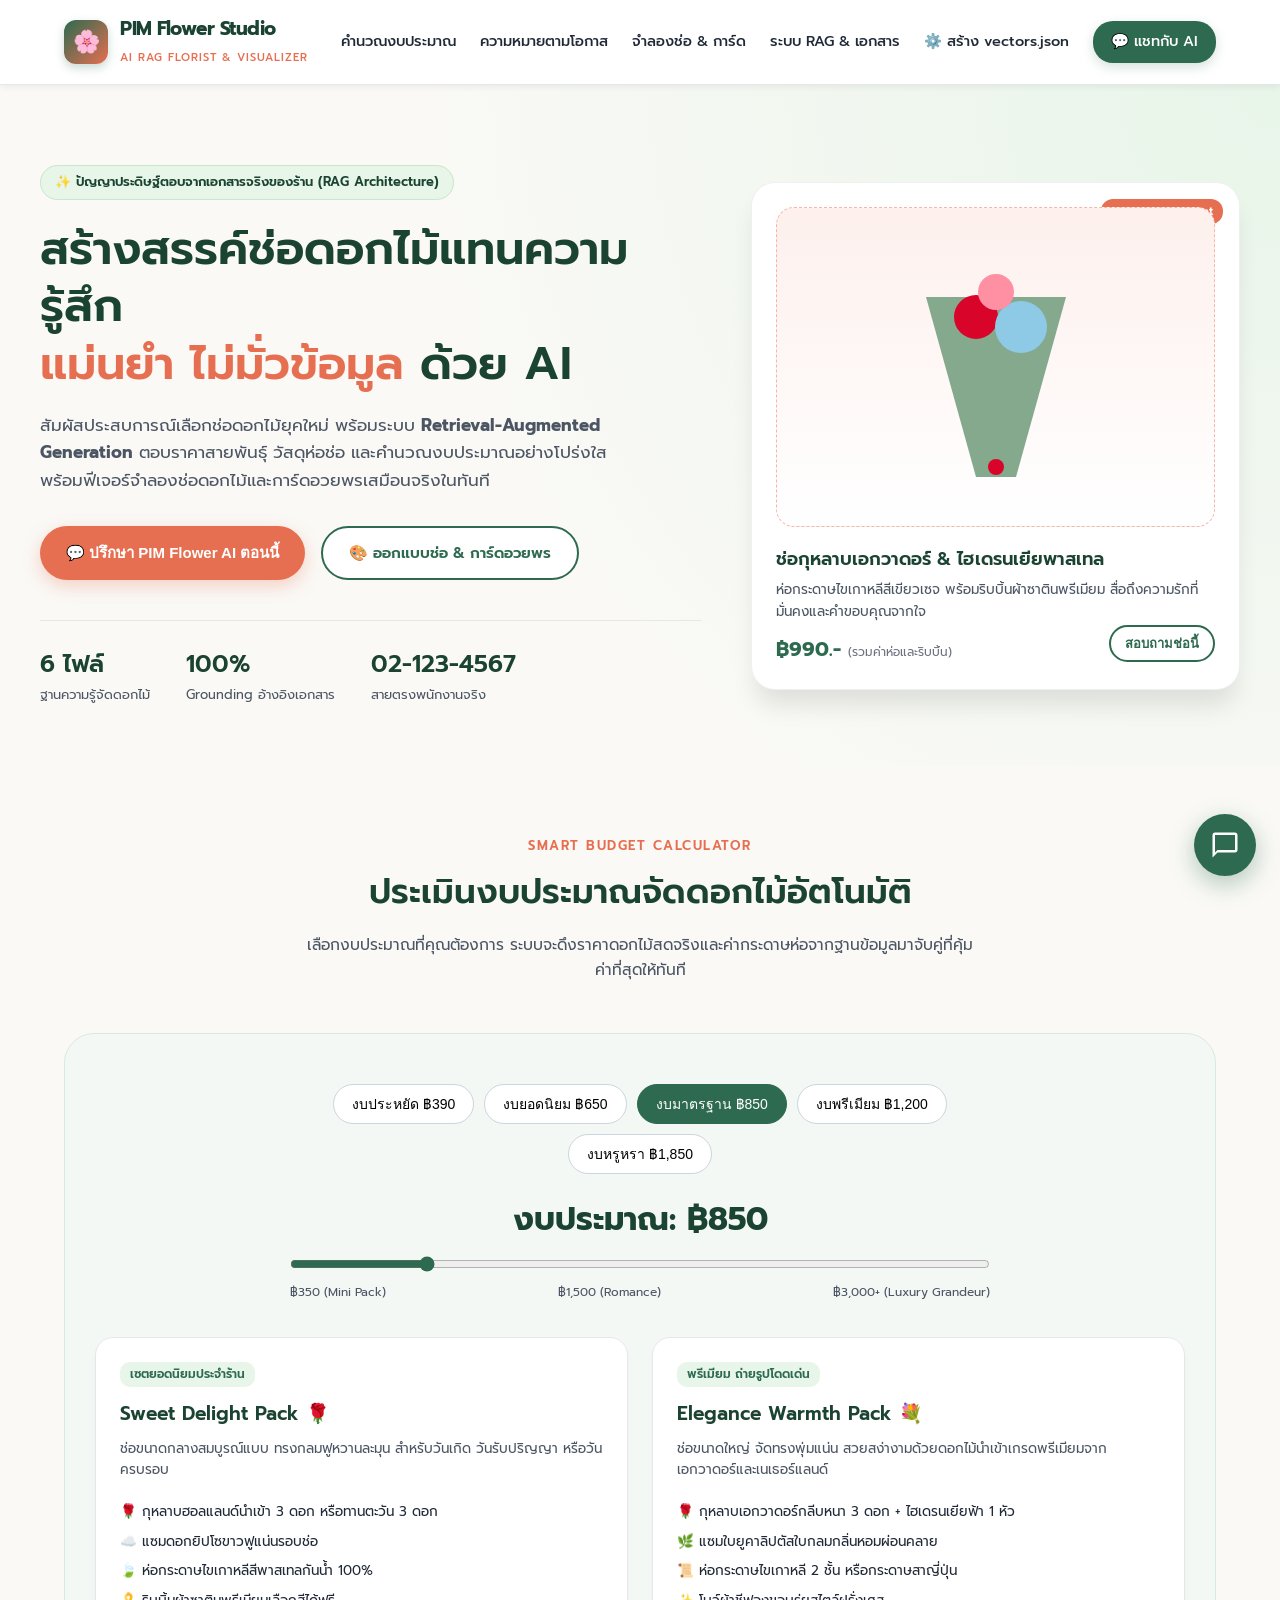
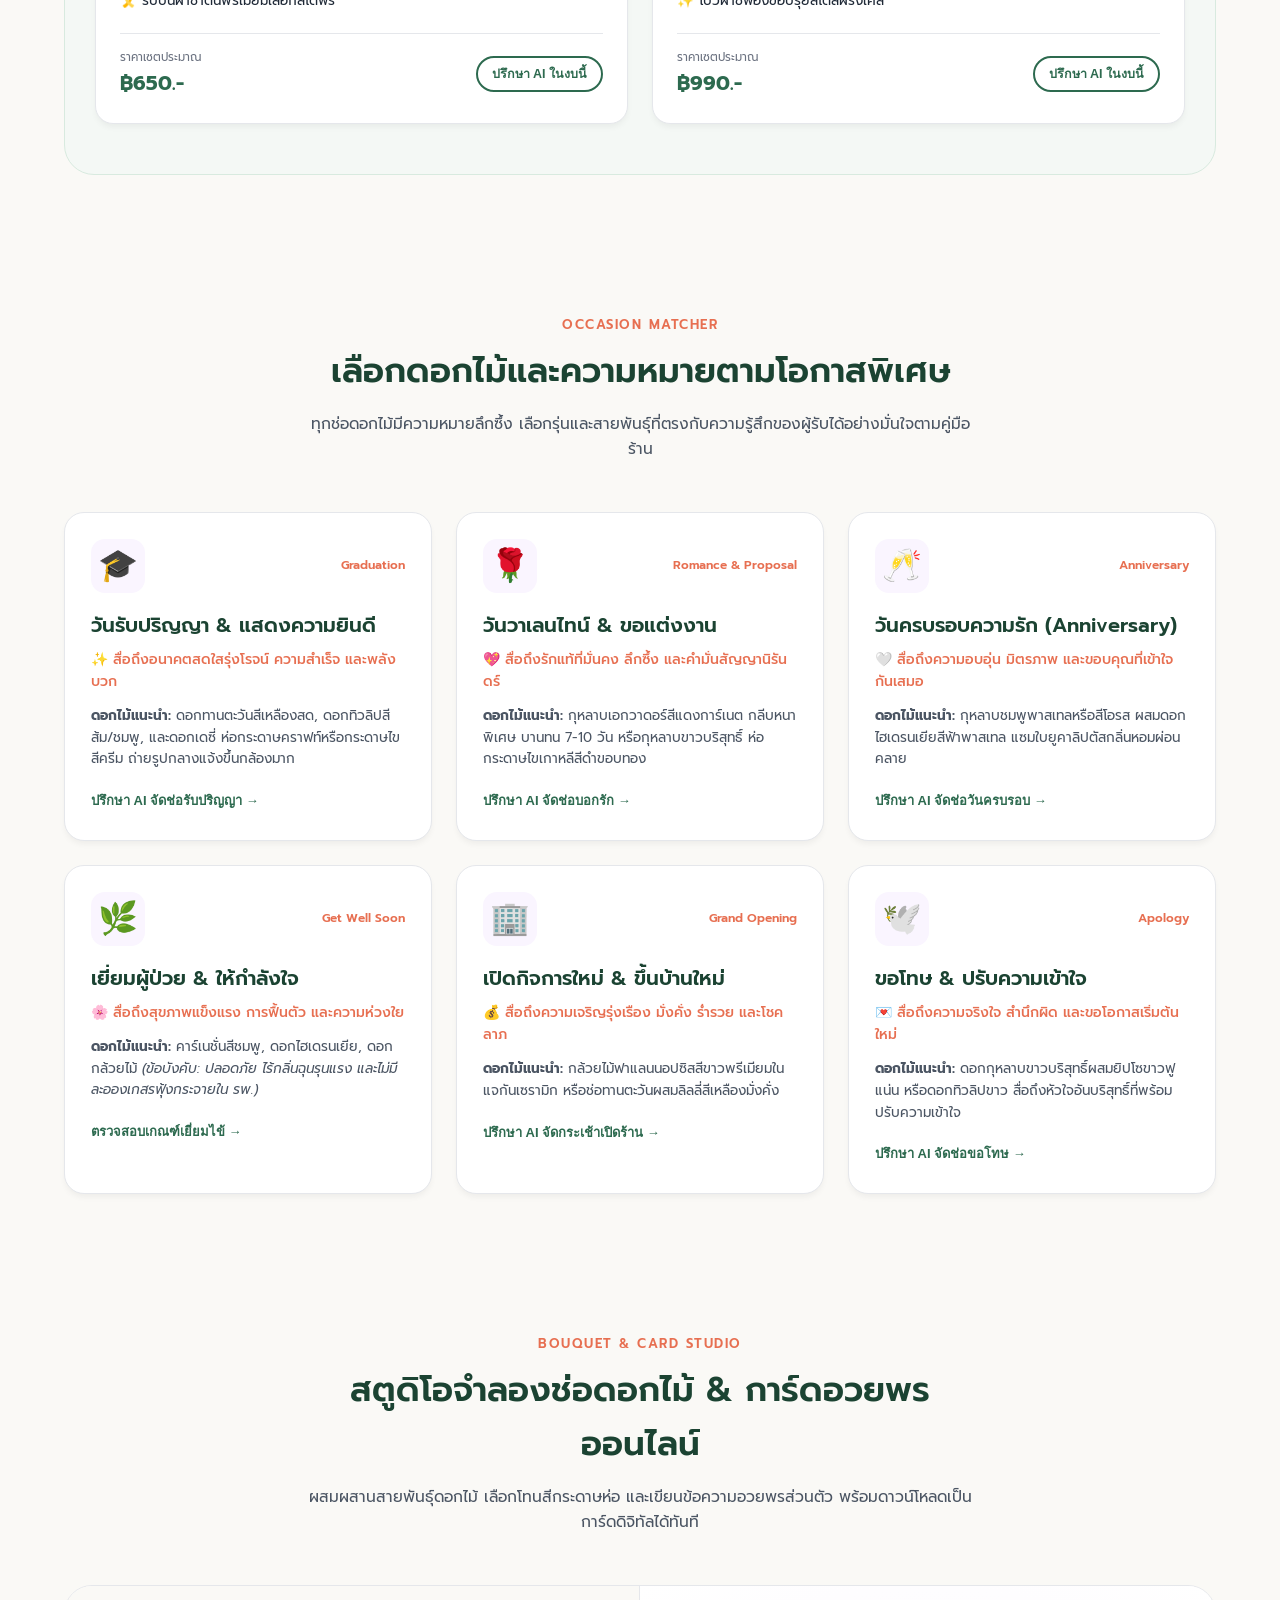
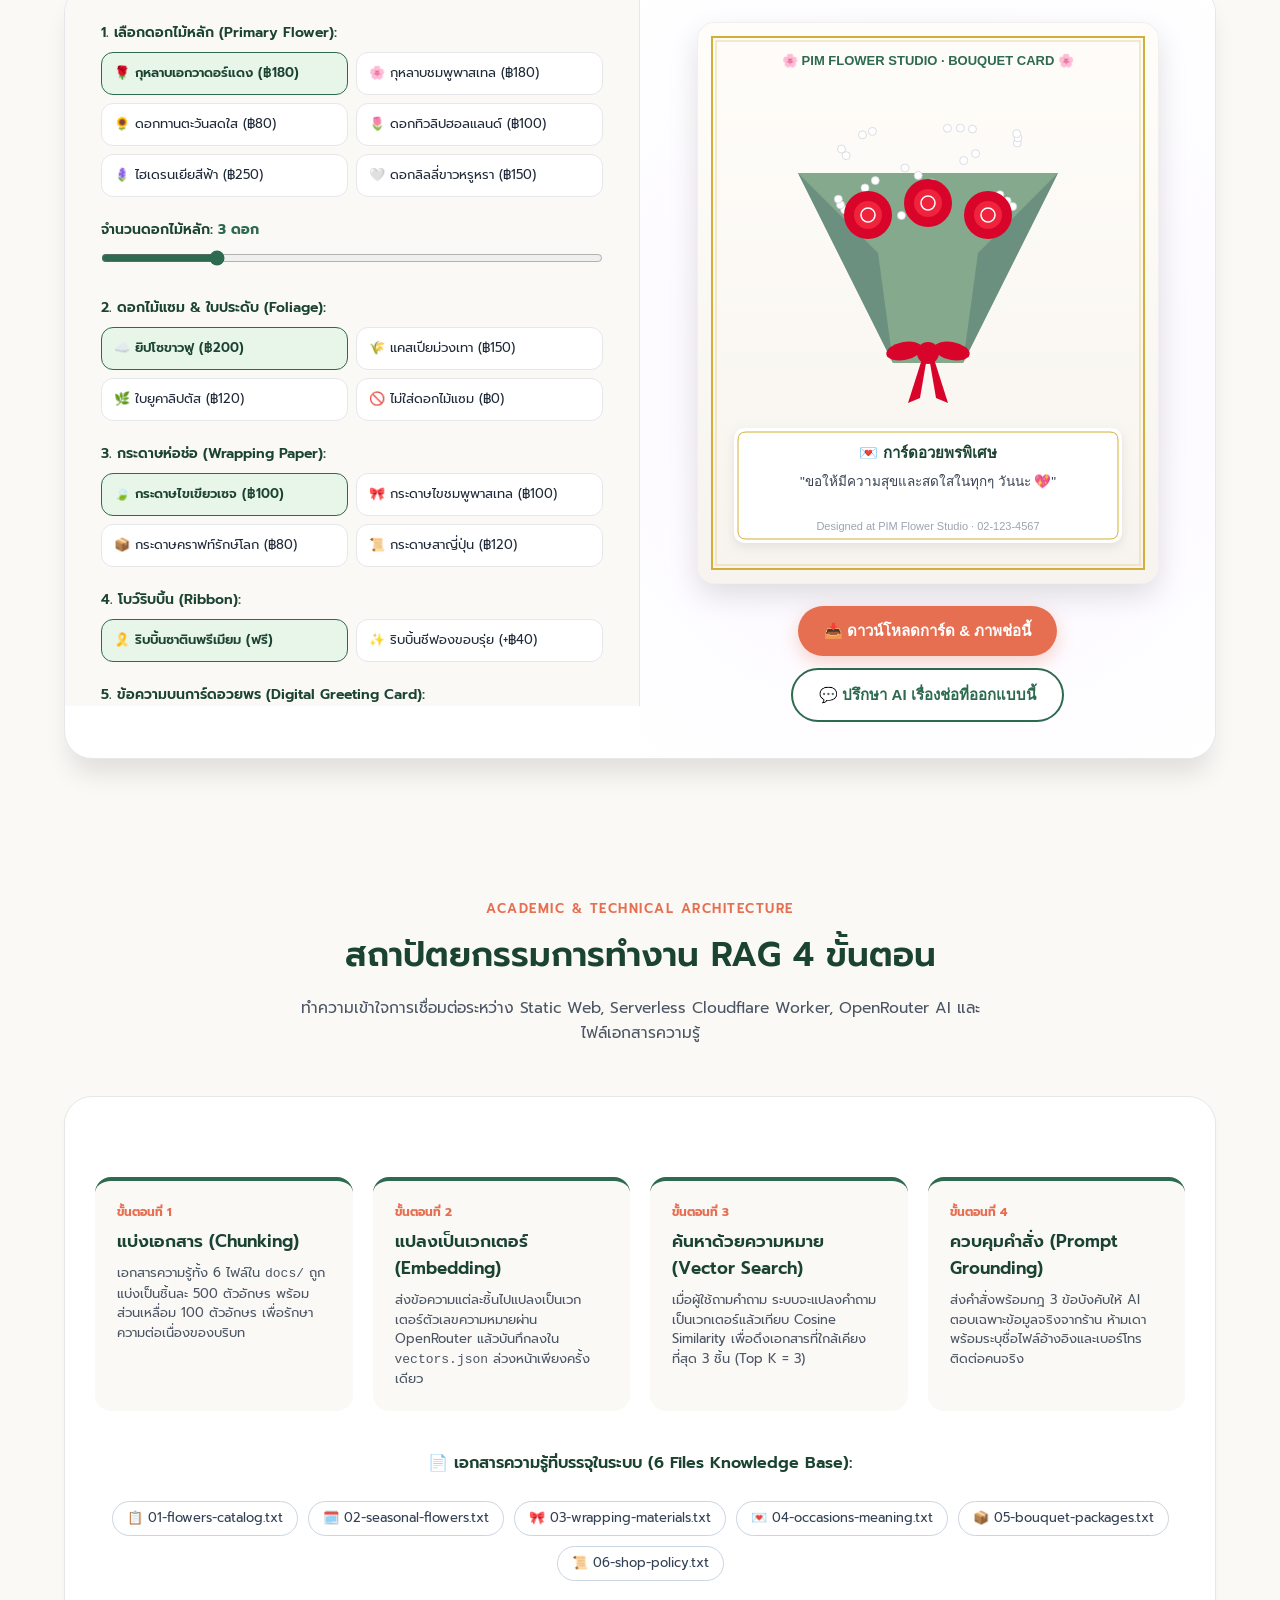
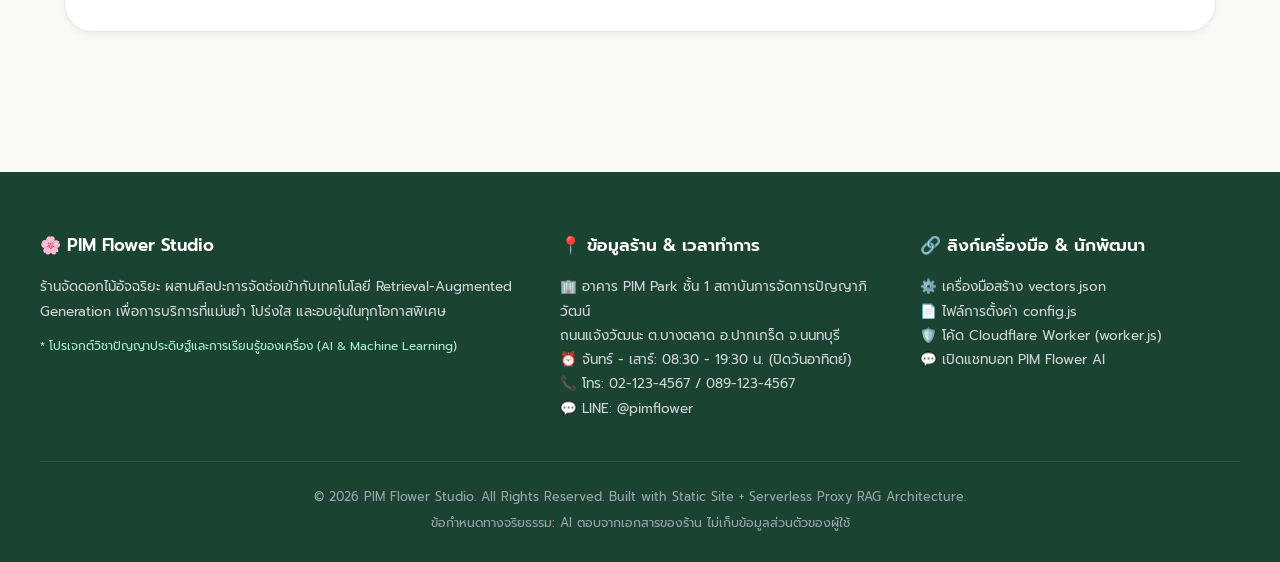
==== index.html @ b570ed82 "Initial commit: PIM Flower Studio AI RAG Chatbot & Bouquet Visualizer" ====
<!DOCTYPE html>
<html lang="th">
<head>
  <meta charset="UTF-8">
  <meta name="viewport" content="width=device-width, initial-scale=1.0">
  <title>PIM Flower Studio - ร้านดอกไม้อัจฉริยะ & AI RAG Chatbot</title>
  
  <!-- Google Fonts: Prompt & Playfair Display -->
  <link rel="preconnect" href="https://fonts.googleapis.com">
  <link rel="preconnect" href="https://fonts.gstatic.com" crossorigin>
  <link href="https://fonts.googleapis.com/css2?family=Playfair+Display:ital,wght@0,600;0,700;1,600&family=Prompt:ital,wght@0,300;0,400;0,500;0,600;0,700;1,400&display=swap" rel="stylesheet">

  <style>
    :root {
      --primary: #2D6A4F;
      --primary-dark: #1B4332;
      --primary-light: #40916C;
      --accent: #E76F51;
      --accent-warm: #F4A261;
      --soft-pink: #FDE2E4;
      --soft-cream: #F8F9FA;
      --sage: #D8F3DC;
      --text-main: #1F2937;
      --text-muted: #4B5563;
      --border-color: #E5E7EB;
      --card-bg: #FFFFFF;
      --shadow-sm: 0 4px 6px -1px rgba(0, 0, 0, 0.05);
      --shadow-md: 0 10px 15px -3px rgba(0, 0, 0, 0.08);
      --shadow-lg: 0 20px 25px -5px rgba(0, 0, 0, 0.1);
    }

    * {
      box-sizing: border-box;
      margin: 0;
      padding: 0;
    }

    body {
      font-family: 'Prompt', sans-serif;
      color: var(--text-main);
      background-color: #FAF9F6;
      line-height: 1.6;
      overflow-x: hidden;
    }

    h1, h2, h3, h4 {
      font-weight: 600;
      color: var(--primary-dark);
    }

    .font-serif {
      font-family: 'Playfair Display', serif;
    }

    /* Navigation */
    header {
      position: sticky;
      top: 0;
      z-index: 1000;
      background: rgba(255, 255, 255, 0.95);
      backdrop-filter: blur(10px);
      border-bottom: 1px solid var(--border-color);
      box-shadow: var(--shadow-sm);
    }

    .nav-container {
      max-width: 1200px;
      margin: 0 auto;
      padding: 14px 24px;
      display: flex;
      justify-content: space-between;
      align-items: center;
    }

    .logo {
      display: flex;
      align-items: center;
      gap: 12px;
      text-decoration: none;
    }

    .logo-icon {
      width: 44px;
      height: 44px;
      border-radius: 12px;
      background: linear-gradient(135deg, var(--primary) 0%, var(--accent) 100%);
      display: flex;
      align-items: center;
      justify-content: center;
      font-size: 22px;
      color: white;
      box-shadow: 0 4px 10px rgba(45, 106, 79, 0.25);
    }

    .logo-text h1 {
      font-size: 19px;
      font-weight: 700;
      color: var(--primary-dark);
      letter-spacing: -0.5px;
    }

    .logo-text span {
      font-size: 11px;
      color: var(--accent);
      font-weight: 500;
      text-transform: uppercase;
      letter-spacing: 1px;
    }

    .nav-links {
      display: flex;
      gap: 24px;
      align-items: center;
      list-style: none;
    }

    .nav-links a {
      text-decoration: none;
      color: var(--text-main);
      font-size: 14.5px;
      font-weight: 500;
      transition: color 0.2s;
    }

    .nav-links a:hover {
      color: var(--primary);
    }

    .nav-cta-btn {
      background: var(--primary);
      color: white !important;
      padding: 9px 18px;
      border-radius: 20px;
      font-weight: 500;
      display: inline-flex;
      align-items: center;
      gap: 6px;
      box-shadow: 0 4px 12px rgba(45, 106, 79, 0.2);
      transition: transform 0.2s, background-color 0.2s;
    }

    .nav-cta-btn:hover {
      background: var(--primary-dark);
      transform: translateY(-2px);
    }

    /* Hero Section */
    .hero {
      position: relative;
      padding: 80px 24px 60px;
      background: radial-gradient(circle at top right, #e8f5e9 0%, #faf9f6 60%);
      overflow: hidden;
    }

    .hero-container {
      max-width: 1200px;
      margin: 0 auto;
      display: grid;
      grid-template-columns: 1.15fr 0.85fr;
      gap: 50px;
      align-items: center;
    }

    .hero-badge {
      display: inline-flex;
      align-items: center;
      gap: 8px;
      background: #E8F5E9;
      color: var(--primary-dark);
      padding: 6px 14px;
      border-radius: 30px;
      font-size: 13px;
      font-weight: 600;
      margin-bottom: 20px;
      border: 1px solid #C8E6C9;
    }

    .hero-title {
      font-size: 46px;
      line-height: 1.25;
      margin-bottom: 20px;
      color: var(--primary-dark);
    }

    .hero-title span.highlight {
      color: var(--accent);
      position: relative;
    }

    .hero-subtitle {
      font-size: 17px;
      color: var(--text-muted);
      margin-bottom: 32px;
      max-width: 580px;
    }

    .hero-actions {
      display: flex;
      flex-wrap: wrap;
      gap: 16px;
      margin-bottom: 40px;
    }

    .btn {
      padding: 13px 26px;
      border-radius: 30px;
      font-size: 15px;
      font-weight: 600;
      text-decoration: none;
      cursor: pointer;
      display: inline-flex;
      align-items: center;
      justify-content: center;
      gap: 8px;
      transition: all 0.25s ease;
      border: none;
    }

    .btn-accent {
      background: var(--accent);
      color: white;
      box-shadow: 0 6px 18px rgba(231, 111, 81, 0.3);
    }

    .btn-accent:hover {
      background: #D95D39;
      transform: translateY(-2px);
      box-shadow: 0 8px 24px rgba(231, 111, 81, 0.4);
    }

    .btn-outline {
      background: white;
      color: var(--primary);
      border: 2px solid var(--primary);
    }

    .btn-outline:hover {
      background: #E8F5E9;
      transform: translateY(-2px);
    }

    .hero-stats {
      display: flex;
      gap: 36px;
      border-top: 1px solid #E5E7EB;
      padding-top: 24px;
    }

    .stat-item h3 {
      font-size: 24px;
      color: var(--primary-dark);
      margin-bottom: 2px;
    }

    .stat-item p {
      font-size: 13px;
      color: var(--text-muted);
    }

    /* Hero Card Display */
    .hero-card-preview {
      background: white;
      border-radius: 24px;
      padding: 24px;
      box-shadow: var(--shadow-lg);
      border: 1px solid rgba(0,0,0,0.06);
      position: relative;
    }

    .preview-badge {
      position: absolute;
      top: 16px;
      right: 16px;
      background: var(--accent);
      color: white;
      font-size: 11px;
      padding: 4px 10px;
      border-radius: 12px;
      font-weight: 600;
    }

    .flower-visual-box {
      width: 100%;
      height: 320px;
      background: linear-gradient(180deg, #FDF0ED 0%, #FFFFFF 100%);
      border-radius: 18px;
      display: flex;
      align-items: center;
      justify-content: center;
      position: relative;
      overflow: hidden;
      border: 1px dashed #F8B4A6;
    }

    .hero-card-details {
      margin-top: 18px;
    }

    .hero-card-details h4 {
      font-size: 18px;
      margin-bottom: 6px;
    }

    .hero-card-details p {
      font-size: 13.5px;
      color: var(--text-muted);
    }

    .price-tag {
      font-size: 20px;
      font-weight: 700;
      color: var(--primary);
      margin-top: 10px;
    }

    /* Section Global Styles */
    section {
      padding: 70px 24px;
    }

    .section-container {
      max-width: 1200px;
      margin: 0 auto;
    }

    .section-header {
      text-align: center;
      max-width: 680px;
      margin: 0 auto 50px;
    }

    .section-tag {
      color: var(--accent);
      font-weight: 600;
      font-size: 13px;
      text-transform: uppercase;
      letter-spacing: 1.5px;
      margin-bottom: 8px;
      display: block;
    }

    .section-header h2 {
      font-size: 34px;
      margin-bottom: 14px;
    }

    .section-header p {
      color: var(--text-muted);
      font-size: 15.5px;
    }

    /* Feature 1: Smart Budget Calculator */
    .budget-section {
      background: #F4F8F5;
      border-radius: 30px;
      padding: 50px 30px;
      margin-top: 20px;
      border: 1px solid #D8EADF;
    }

    .budget-controls {
      display: flex;
      flex-direction: column;
      align-items: center;
      gap: 20px;
      max-width: 700px;
      margin: 0 auto 35px;
    }

    .budget-preset-pills {
      display: flex;
      gap: 10px;
      flex-wrap: wrap;
      justify-content: center;
    }

    .budget-pill {
      background: white;
      border: 1.5px solid #CBD5E1;
      padding: 8px 18px;
      border-radius: 20px;
      font-size: 14px;
      font-weight: 500;
      cursor: pointer;
      transition: all 0.2s;
    }

    .budget-pill.active, .budget-pill:hover {
      background: var(--primary);
      color: white;
      border-color: var(--primary);
    }

    .budget-slider-wrapper {
      width: 100%;
      text-align: center;
    }

    .budget-slider-wrapper input[type="range"] {
      width: 100%;
      height: 8px;
      border-radius: 4px;
      background: #CBD5E1;
      outline: none;
      accent-color: var(--primary);
      margin: 15px 0;
    }

    .budget-display-amount {
      font-size: 32px;
      font-weight: 700;
      color: var(--primary-dark);
    }

    .budget-result-cards {
      display: grid;
      grid-template-columns: repeat(auto-fit, minmax(280px, 1fr));
      gap: 24px;
    }

    .plan-card {
      background: white;
      border-radius: 18px;
      padding: 24px;
      border: 1px solid var(--border-color);
      box-shadow: var(--shadow-sm);
      display: flex;
      flex-direction: column;
      justify-content: space-between;
      transition: transform 0.2s, box-shadow 0.2s;
    }

    .plan-card:hover {
      transform: translateY(-4px);
      box-shadow: var(--shadow-md);
    }

    .plan-badge {
      background: #E8F5E9;
      color: var(--primary);
      font-size: 12px;
      font-weight: 600;
      padding: 3px 10px;
      border-radius: 10px;
      width: fit-content;
      margin-bottom: 12px;
    }

    .plan-card h3 {
      font-size: 19px;
      margin-bottom: 8px;
    }

    .plan-card p {
      font-size: 13.5px;
      color: var(--text-muted);
      margin-bottom: 16px;
    }

    .plan-items-list {
      list-style: none;
      font-size: 13.5px;
      margin-bottom: 18px;
      flex: 1;
    }

    .plan-items-list li {
      padding: 4px 0;
      display: flex;
      align-items: center;
      gap: 6px;
    }

    .plan-price-row {
      display: flex;
      justify-content: space-between;
      align-items: center;
      padding-top: 14px;
      border-top: 1px solid var(--border-color);
    }

    .plan-price {
      font-size: 20px;
      font-weight: 700;
      color: var(--primary);
    }

    /* Feature 2: Occasion Matcher */
    .occasion-grid {
      display: grid;
      grid-template-columns: repeat(auto-fit, minmax(320px, 1fr));
      gap: 24px;
    }

    .occasion-card {
      background: white;
      border-radius: 20px;
      padding: 26px;
      border: 1px solid var(--border-color);
      box-shadow: var(--shadow-sm);
      transition: all 0.25s ease;
      cursor: pointer;
      position: relative;
    }

    .occasion-card:hover {
      border-color: var(--primary);
      box-shadow: var(--shadow-md);
      transform: translateY(-3px);
    }

    .occasion-icon-bar {
      display: flex;
      justify-content: space-between;
      align-items: center;
      margin-bottom: 16px;
    }

    .occasion-emoji {
      font-size: 32px;
      background: #FAF5FF;
      width: 54px;
      height: 54px;
      display: flex;
      align-items: center;
      justify-content: center;
      border-radius: 14px;
    }

    .occasion-card h3 {
      font-size: 20px;
      margin-bottom: 8px;
    }

    .occasion-meaning {
      font-size: 14px;
      color: var(--accent);
      font-weight: 500;
      margin-bottom: 12px;
    }

    .occasion-flowers {
      font-size: 13.5px;
      color: var(--text-muted);
      margin-bottom: 18px;
      line-height: 1.6;
    }

    .occasion-ask-btn {
      font-size: 13px;
      color: var(--primary);
      font-weight: 600;
      display: inline-flex;
      align-items: center;
      gap: 4px;
      background: none;
      border: none;
      cursor: pointer;
      padding: 0;
    }

    /* Feature 3: Bouquet Visualizer & Greeting Card Studio */
    .visualizer-section {
      background: white;
      border-radius: 28px;
      box-shadow: var(--shadow-lg);
      border: 1px solid var(--border-color);
      overflow: hidden;
      margin-top: 30px;
    }

    .visualizer-layout {
      display: grid;
      grid-template-columns: 1fr 1fr;
    }

    @media (max-width: 900px) {
      .visualizer-layout {
        grid-template-columns: 1fr;
      }
    }

    .visualizer-controls {
      padding: 36px;
      border-right: 1px solid var(--border-color);
      background: #FAF9F6;
      max-height: 720px;
      overflow-y: auto;
    }

    .control-group {
      margin-bottom: 22px;
    }

    .control-group label {
      display: block;
      font-size: 14px;
      font-weight: 600;
      color: var(--primary-dark);
      margin-bottom: 8px;
    }

    .option-grid {
      display: grid;
      grid-template-columns: repeat(2, 1fr);
      gap: 8px;
    }

    .option-card {
      background: white;
      border: 1.5px solid var(--border-color);
      padding: 10px 12px;
      border-radius: 12px;
      font-size: 13px;
      cursor: pointer;
      display: flex;
      align-items: center;
      gap: 8px;
      transition: all 0.2s;
    }

    .option-card.active {
      border-color: var(--primary);
      background: #E8F5E9;
      font-weight: 600;
      color: var(--primary-dark);
    }

    .option-card input[type="radio"] {
      display: none;
    }

    .visualizer-canvas-panel {
      padding: 36px;
      display: flex;
      flex-direction: column;
      align-items: center;
      justify-content: center;
      background: radial-gradient(circle, #FAF5FF 0%, #FFFFFF 100%);
    }

    #bouquetCanvas {
      max-width: 100%;
      height: auto;
      border-radius: 18px;
      box-shadow: 0 12px 30px rgba(0,0,0,0.12);
      border: 1px solid rgba(0,0,0,0.06);
      background: #ffffff;
    }

    .canvas-actions {
      margin-top: 22px;
      display: flex;
      gap: 12px;
      flex-wrap: wrap;
      justify-content: center;
      width: 100%;
    }

    /* RAG Explainer Section */
    .rag-section {
      background: #FFFFFF;
      border-radius: 28px;
      padding: 50px 30px;
      border: 1px solid var(--border-color);
      box-shadow: var(--shadow-sm);
    }

    .rag-steps-grid {
      display: grid;
      grid-template-columns: repeat(auto-fit, minmax(240px, 1fr));
      gap: 20px;
      margin-top: 30px;
    }

    .rag-step-card {
      background: #FAF9F6;
      border-radius: 16px;
      padding: 22px;
      border-top: 4px solid var(--primary);
    }

    .rag-step-num {
      font-size: 12px;
      font-weight: 700;
      color: var(--accent);
      text-transform: uppercase;
      margin-bottom: 6px;
    }

    .rag-step-card h4 {
      font-size: 17px;
      margin-bottom: 8px;
    }

    .rag-step-card p {
      font-size: 13px;
      color: var(--text-muted);
      line-height: 1.5;
    }

    /* Knowledge Files Showcase */
    .docs-badge-row {
      display: flex;
      flex-wrap: wrap;
      gap: 10px;
      justify-content: center;
      margin-top: 25px;
    }

    .doc-badge-pill {
      background: white;
      border: 1px solid #CBD5E1;
      padding: 6px 14px;
      border-radius: 20px;
      font-size: 13px;
      display: flex;
      align-items: center;
      gap: 6px;
      color: #334155;
    }

    /* Footer */
    footer {
      background: var(--primary-dark);
      color: #FFFFFF;
      padding: 60px 24px 30px;
      margin-top: 70px;
    }

    .footer-container {
      max-width: 1200px;
      margin: 0 auto;
      display: grid;
      grid-template-columns: 1.5fr 1fr 1fr;
      gap: 40px;
      padding-bottom: 40px;
      border-bottom: 1px solid rgba(255, 255, 255, 0.1);
    }

    .footer-col h4 {
      color: white;
      font-size: 17px;
      margin-bottom: 16px;
    }

    .footer-col p, .footer-col li {
      color: #D1D5DB;
      font-size: 13.5px;
      line-height: 1.8;
      list-style: none;
    }

    .footer-col a {
      color: #D1D5DB;
      text-decoration: none;
      transition: color 0.2s;
    }

    .footer-col a:hover {
      color: var(--accent-warm);
    }

    .footer-bottom {
      max-width: 1200px;
      margin: 25px auto 0;
      text-align: center;
      font-size: 12.5px;
      color: #9CA3AF;
      display: flex;
      flex-direction: column;
      gap: 6px;
    }

    /* Responsive */
    @media (max-width: 860px) {
      .hero-container {
        grid-template-columns: 1fr;
        text-align: center;
      }
      .hero-title { font-size: 34px; }
      .hero-actions { justify-content: center; }
      .hero-stats { justify-content: center; }
      .nav-links { display: none; }
      .footer-container { grid-template-columns: 1fr; }
    }
  </style>
</head>
<body>

  <!-- Header Navigation -->
  <header>
    <div class="nav-container">
      <a href="#" class="logo">
        <div class="logo-icon">🌸</div>
        <div class="logo-text">
          <h1>PIM Flower Studio</h1>
          <span>AI RAG Florist & Visualizer</span>
        </div>
      </a>

      <ul class="nav-links">
        <li><a href="#budget">คำนวณงบประมาณ</a></li>
        <li><a href="#occasions">ความหมายตามโอกาส</a></li>
        <li><a href="#visualizer">จำลองช่อ & การ์ด</a></li>
        <li><a href="#rag-knowledge">ระบบ RAG & เอกสาร</a></li>
        <li><a href="build-vectors.html" target="_blank" title="เครื่องมือสร้างเวกเตอร์">⚙️ สร้าง vectors.json</a></li>
        <li>
          <a href="javascript:void(0)" onclick="if(window.PimBot) window.PimBot.open();" class="nav-cta-btn">
            💬 แชทกับ AI
          </a>
        </li>
      </ul>
    </div>
  </header>

  <!-- Hero Section -->
  <section class="hero">
    <div class="hero-container">
      <div class="hero-content">
        <div class="hero-badge">
          ✨ ปัญญาประดิษฐ์ตอบจากเอกสารจริงของร้าน (RAG Architecture)
        </div>
        <h1 class="hero-title">
          สร้างสรรค์ช่อดอกไม้แทนความรู้สึก <br>
          <span class="highlight">แม่นยำ ไม่มั่วข้อมูล</span> ด้วย AI
        </h1>
        <p class="hero-subtitle">
          สัมผัสประสบการณ์เลือกช่อดอกไม้ยุคใหม่ พร้อมระบบ <strong>Retrieval-Augmented Generation</strong> ตอบราคาสายพันธุ์ วัสดุห่อช่อ และคำนวณงบประมาณอย่างโปร่งใส พร้อมฟีเจอร์จำลองช่อดอกไม้และการ์ดอวยพรเสมือนจริงในทันที
        </p>

        <div class="hero-actions">
          <button class="btn btn-accent" onclick="if(window.PimBot) window.PimBot.open();">
            💬 ปรึกษา PIM Flower AI ตอนนี้
          </button>
          <a href="#visualizer" class="btn btn-outline">
            🎨 ออกแบบช่อ & การ์ดอวยพร
          </a>
        </div>

        <div class="hero-stats">
          <div class="stat-item">
            <h3>6 ไฟล์</h3>
            <p>ฐานความรู้จัดดอกไม้</p>
          </div>
          <div class="stat-item">
            <h3>100%</h3>
            <p>Grounding อ้างอิงเอกสาร</p>
          </div>
          <div class="stat-item">
            <h3>02-123-4567</h3>
            <p>สายตรงพนักงานจริง</p>
          </div>
        </div>
      </div>

      <!-- Hero Visual Card Preview -->
      <div class="hero-card-preview">
        <div class="preview-badge">Signature Bouquet</div>
        <div class="flower-visual-box" id="heroFlowerBox">
          <canvas id="heroCanvas" width="380" height="300"></canvas>
        </div>
        <div class="hero-card-details">
          <h4>ช่อกุหลาบเอกวาดอร์ & ไฮเดรนเยียพาสเทล</h4>
          <p>ห่อกระดาษไขเกาหลีสีเขียวเซจ พร้อมริบบิ้นผ้าซาตินพรีเมียม สื่อถึงความรักที่มั่นคงและคำขอบคุณจากใจ</p>
          <div style="display:flex; justify-content:space-between; align-items:center;">
            <div class="price-tag">฿990.- <span style="font-size:12px; font-weight:normal; color:#6B7280;">(รวมค่าห่อและริบบิ้น)</span></div>
            <button class="btn btn-outline" style="padding:6px 14px; font-size:13px;" onclick="if(window.PimBot) window.PimBot.ask('สนใจแพ็กเกจช่อ 990 บาท แนะนำรายละเอียดเพิ่มเติมหน่อยค่ะ');">
              สอบถามช่อนี้
            </button>
          </div>
        </div>
      </div>
    </div>
  </section>

  <!-- Feature 1: Smart Budget Calculator Section -->
  <section id="budget" class="section-container">
    <div class="section-header">
      <span class="section-tag">Smart Budget Calculator</span>
      <h2>ประเมินงบประมาณจัดดอกไม้อัตโนมัติ</h2>
      <p>เลือกงบประมาณที่คุณต้องการ ระบบจะดึงราคาดอกไม้สดจริงและค่ากระดาษห่อจากฐานข้อมูลมาจับคู่ที่คุ้มค่าที่สุดให้ทันที</p>
    </div>

    <div class="budget-section">
      <div class="budget-controls">
        <div class="budget-preset-pills">
          <button class="budget-pill" onclick="setBudget(390)">งบประหยัด ฿390</button>
          <button class="budget-pill" onclick="setBudget(650)">งบยอดนิยม ฿650</button>
          <button class="budget-pill active" onclick="setBudget(850)">งบมาตรฐาน ฿850</button>
          <button class="budget-pill" onclick="setBudget(1200)">งบพรีเมียม ฿1,200</button>
          <button class="budget-pill" onclick="setBudget(1850)">งบหรูหรา ฿1,850</button>
        </div>

        <div class="budget-slider-wrapper">
          <div class="budget-display-amount">
            งบประมาณ: <span id="budgetDisplayVal">฿850</span>
          </div>
          <input type="range" id="budgetRange" min="350" max="3000" step="50" value="850" oninput="updateBudgetSlider(this.value)">
          <div style="display:flex; justify-content:space-between; font-size:12px; color:var(--text-muted);">
            <span>฿350 (Mini Pack)</span>
            <span>฿1,500 (Romance)</span>
            <span>฿3,000+ (Luxury Grandeur)</span>
          </div>
        </div>
      </div>

      <div class="budget-result-cards" id="budgetCardsContainer">
        <!-- ไดนามิกการ์ดคำนวณงบประมาณ -->
      </div>
    </div>
  </section>

  <!-- Feature 2: Occasion Matcher Section -->
  <section id="occasions" class="section-container">
    <div class="section-header">
      <span class="section-tag">Occasion Matcher</span>
      <h2>เลือกดอกไม้และความหมายตามโอกาสพิเศษ</h2>
      <p>ทุกช่อดอกไม้มีความหมายลึกซึ้ง เลือกรุ่นและสายพันธุ์ที่ตรงกับความรู้สึกของผู้รับได้อย่างมั่นใจตามคู่มือร้าน</p>
    </div>

    <div class="occasion-grid">
      <!-- Card 1: รับปริญญา -->
      <div class="occasion-card" onclick="if(window.PimBot) window.PimBot.ask('แนะนำดอกไม้งานรับปริญญาและความหมายหน่อยค่ะ');">
        <div class="occasion-icon-bar">
          <div class="occasion-emoji">🎓</div>
          <span style="font-size:12px; font-weight:600; color:var(--accent);">Graduation</span>
        </div>
        <h3>วันรับปริญญา & แสดงความยินดี</h3>
        <div class="occasion-meaning">✨ สื่อถึงอนาคตสดใสรุ่งโรจน์ ความสำเร็จ และพลังบวก</div>
        <p class="occasion-flowers">
          <strong>ดอกไม้แนะนำ:</strong> ดอกทานตะวันสีเหลืองสด, ดอกทิวลิปสีส้ม/ชมพู, และดอกเดซี่ ห่อกระดาษคราฟท์หรือกระดาษไขสีครีม ถ่ายรูปกลางแจ้งขึ้นกล้องมาก
        </p>
        <button class="occasion-ask-btn">ปรึกษา AI จัดช่อรับปริญญา →</button>
      </div>

      <!-- Card 2: วาเลนไทน์ / ขอแต่งงาน -->
      <div class="occasion-card" onclick="if(window.PimBot) window.PimBot.ask('แนะนำช่อดอกไม้วาเลนไทน์หรือขอแต่งงานสำหรับคนรัก');">
        <div class="occasion-icon-bar">
          <div class="occasion-emoji">🌹</div>
          <span style="font-size:12px; font-weight:600; color:var(--accent);">Romance & Proposal</span>
        </div>
        <h3>วันวาเลนไทน์ & ขอแต่งงาน</h3>
        <div class="occasion-meaning">💖 สื่อถึงรักแท้ที่มั่นคง ลึกซึ้ง และคำมั่นสัญญานิรันดร์</div>
        <p class="occasion-flowers">
          <strong>ดอกไม้แนะนำ:</strong> กุหลาบเอกวาดอร์สีแดงการ์เนต กลีบหนาพิเศษ บานทน 7-10 วัน หรือกุหลาบขาวบริสุทธิ์ ห่อกระดาษไขเกาหลีสีดำขอบทอง
        </p>
        <button class="occasion-ask-btn">ปรึกษา AI จัดช่อบอกรัก →</button>
      </div>

      <!-- Card 3: วันครบรอบ -->
      <div class="occasion-card" onclick="if(window.PimBot) window.PimBot.ask('แนะนำดอกไม้วันครบรอบความรัก Anniversary');">
        <div class="occasion-icon-bar">
          <div class="occasion-emoji">🥂</div>
          <span style="font-size:12px; font-weight:600; color:var(--accent);">Anniversary</span>
        </div>
        <h3>วันครบรอบความรัก (Anniversary)</h3>
        <div class="occasion-meaning">🤍 สื่อถึงความอบอุ่น มิตรภาพ และขอบคุณที่เข้าใจกันเสมอ</div>
        <p class="occasion-flowers">
          <strong>ดอกไม้แนะนำ:</strong> กุหลาบชมพูพาสเทลหรือสีโอรส ผสมดอกไฮเดรนเยียสีฟ้าพาสเทล แซมใบยูคาลิปตัสกลิ่นหอมผ่อนคลาย
        </p>
        <button class="occasion-ask-btn">ปรึกษา AI จัดช่อวันครบรอบ →</button>
      </div>

      <!-- Card 4: เยี่ยมไข้ -->
      <div class="occasion-card" onclick="if(window.PimBot) window.PimBot.ask('ดอกไม้เยี่ยมผู้ป่วยในโรงพยาบาล แนะนำแบบไหนที่ปลอดภัย?');">
        <div class="occasion-icon-bar">
          <div class="occasion-emoji">🌿</div>
          <span style="font-size:12px; font-weight:600; color:var(--accent);">Get Well Soon</span>
        </div>
        <h3>เยี่ยมผู้ป่วย & ให้กำลังใจ</h3>
        <div class="occasion-meaning">🌸 สื่อถึงสุขภาพแข็งแรง การฟื้นตัว และความห่วงใย</div>
        <p class="occasion-flowers">
          <strong>ดอกไม้แนะนำ:</strong> คาร์เนชั่นสีชมพู, ดอกไฮเดรนเยีย, ดอกกล้วยไม้ <em>(ข้อบังคับ: ปลอดภัย ไร้กลิ่นฉุนรุนแรง และไม่มีละอองเกสรฟุ้งกระจายใน รพ.)</em>
        </p>
        <button class="occasion-ask-btn">ตรวจสอบเกณฑ์เยี่ยมไข้ →</button>
      </div>

      <!-- Card 5: เปิดร้านใหม่ -->
      <div class="occasion-card" onclick="if(window.PimBot) window.PimBot.ask('ดอกไม้แสดงความยินดีเปิดกิจการใหม่หรือขึ้นบ้านใหม่');">
        <div class="occasion-icon-bar">
          <div class="occasion-emoji">🏢</div>
          <span style="font-size:12px; font-weight:600; color:var(--accent);">Grand Opening</span>
        </div>
        <h3>เปิดกิจการใหม่ & ขึ้นบ้านใหม่</h3>
        <div class="occasion-meaning">💰 สื่อถึงความเจริญรุ่งเรือง มั่งคั่ง ร่ำรวย และโชคลาภ</div>
        <p class="occasion-flowers">
          <strong>ดอกไม้แนะนำ:</strong> กล้วยไม้ฟาแลนนอปซิสสีขาวพรีเมียมในแจกันเซรามิก หรือช่อทานตะวันผสมลิลลี่สีเหลืองมั่งคั่ง
        </p>
        <button class="occasion-ask-btn">ปรึกษา AI จัดกระเช้าเปิดร้าน →</button>
      </div>

      <!-- Card 6: ขอโทษ / คืนดี -->
      <div class="occasion-card" onclick="if(window.PimBot) window.PimBot.ask('ดอกไม้ขอโทษหรือง้อแฟน ควรเลือกดอกไม้อะไรดี?');">
        <div class="occasion-icon-bar">
          <div class="occasion-emoji">🕊️</div>
          <span style="font-size:12px; font-weight:600; color:var(--accent);">Apology</span>
        </div>
        <h3>ขอโทษ & ปรับความเข้าใจ</h3>
        <div class="occasion-meaning">💌 สื่อถึงความจริงใจ สำนึกผิด และขอโอกาสเริ่มต้นใหม่</div>
        <p class="occasion-flowers">
          <strong>ดอกไม้แนะนำ:</strong> ดอกกุหลาบขาวบริสุทธิ์ผสมยิปโซขาวฟูแน่น หรือดอกทิวลิปขาว สื่อถึงหัวใจอันบริสุทธิ์ที่พร้อมปรับความเข้าใจ
        </p>
        <button class="occasion-ask-btn">ปรึกษา AI จัดช่อขอโทษ →</button>
      </div>
    </div>
  </section>

  <!-- Feature 3: Bouquet Visualizer & Greeting Card Studio -->
  <section id="visualizer" class="section-container">
    <div class="section-header">
      <span class="section-tag">Bouquet & Card Studio</span>
      <h2>สตูดิโอจำลองช่อดอกไม้ & การ์ดอวยพรออนไลน์</h2>
      <p>ผสมผสานสายพันธุ์ดอกไม้ เลือกโทนสีกระดาษห่อ และเขียนข้อความอวยพรส่วนตัว พร้อมดาวน์โหลดเป็นการ์ดดิจิทัลได้ทันที</p>
    </div>

    <div class="visualizer-section">
      <div class="visualizer-layout">
        
        <!-- Controls Left Panel -->
        <div class="visualizer-controls">
          
          <!-- 1. ดอกไม้หลัก -->
          <div class="control-group">
            <label>1. เลือกดอกไม้หลัก (Primary Flower):</label>
            <div class="option-grid">
              <div class="option-card active" onclick="selectOption('flower', 'rose-red', 180, this)">
                <span>🌹 กุหลาบเอกวาดอร์แดง (฿180)</span>
              </div>
              <div class="option-card" onclick="selectOption('flower', 'rose-pink', 180, this)">
                <span>🌸 กุหลาบชมพูพาสเทล (฿180)</span>
              </div>
              <div class="option-card" onclick="selectOption('flower', 'sunflower', 80, this)">
                <span>🌻 ดอกทานตะวันสดใส (฿80)</span>
              </div>
              <div class="option-card" onclick="selectOption('flower', 'tulip', 100, this)">
                <span>🌷 ดอกทิวลิปฮอลแลนด์ (฿100)</span>
              </div>
              <div class="option-card" onclick="selectOption('flower', 'hydrangea', 250, this)">
                <span>🪻 ไฮเดรนเยียสีฟ้า (฿250)</span>
              </div>
              <div class="option-card" onclick="selectOption('flower', 'lily', 150, this)">
                <span>🤍 ดอกลิลลี่ขาวหรูหรา (฿150)</span>
              </div>
            </div>
          </div>

          <!-- จำนวนดอกไม้ -->
          <div class="control-group">
            <label>จำนวนดอกไม้หลัก: <span id="flowerCountVal" style="color:var(--primary); font-weight:700;">3 ดอก</span></label>
            <input type="range" id="flowerCountSlider" min="1" max="10" value="3" style="width:100%; accent-color:var(--primary);" oninput="updateFlowerCount(this.value)">
          </div>

          <!-- 2. ดอกไม้แซม / ใบประดับ -->
          <div class="control-group">
            <label>2. ดอกไม้แซม & ใบประดับ (Foliage):</label>
            <div class="option-grid">
              <div class="option-card active" onclick="selectOption('foliage', 'babys-breath', 200, this)">
                <span>☁️ ยิปโซขาวฟู (฿200)</span>
              </div>
              <div class="option-card" onclick="selectOption('foliage', 'caspia', 150, this)">
                <span>🌾 แคสเปียม่วงเทา (฿150)</span>
              </div>
              <div class="option-card" onclick="selectOption('foliage', 'eucalyptus', 120, this)">
                <span>🌿 ใบยูคาลิปตัส (฿120)</span>
              </div>
              <div class="option-card" onclick="selectOption('foliage', 'none', 0, this)">
                <span>🚫 ไม่ใส่ดอกไม้แซม (฿0)</span>
              </div>
            </div>
          </div>

          <!-- 3. กระดาษห่อช่อ -->
          <div class="control-group">
            <label>3. กระดาษห่อช่อ (Wrapping Paper):</label>
            <div class="option-grid">
              <div class="option-card active" onclick="selectOption('paper', 'korean-sage', 100, this)">
                <span>🍃 กระดาษไขเขียวเซจ (฿100)</span>
              </div>
              <div class="option-card" onclick="selectOption('paper', 'korean-pink', 100, this)">
                <span>🎀 กระดาษไขชมพูพาสเทล (฿100)</span>
              </div>
              <div class="option-card" onclick="selectOption('paper', 'kraft', 80, this)">
                <span>📦 กระดาษคราฟท์รักษ์โลก (฿80)</span>
              </div>
              <div class="option-card" onclick="selectOption('paper', 'washi', 120, this)">
                <span>📜 กระดาษสาญี่ปุ่น (฿120)</span>
              </div>
            </div>
          </div>

          <!-- 4. ริบบิ้นและโบว์ -->
          <div class="control-group">
            <label>4. โบว์ริบบิ้น (Ribbon):</label>
            <div class="option-grid">
              <div class="option-card active" onclick="selectOption('ribbon', 'satin', 0, this)">
                <span>🎗️ ริบบิ้นซาตินพรีเมียม (ฟรี)</span>
              </div>
              <div class="option-card" onclick="selectOption('ribbon', 'chiffon', 40, this)">
                <span>✨ ริบบิ้นชีฟองขอบรุ่ย (+฿40)</span>
              </div>
            </div>
          </div>

          <!-- 5. ข้อความในการ์ดอวยพร -->
          <div class="control-group">
            <label>5. ข้อความบนการ์ดอวยพร (Digital Greeting Card):</label>
            <input type="text" id="greetingMessageInput" value="ขอให้มีความสุขและสดใสในทุกๆ วันนะ 💖" style="width:100%; padding:10px 14px; border:1.5px solid var(--border-color); border-radius:10px; font-size:14px;" oninput="renderBouquetCanvas()">
          </div>

          <!-- สรุปงบประมาณของช่อที่ออกแบบ -->
          <div style="background:#E8F5E9; padding:14px 18px; border-radius:12px; margin-top:15px; border-left:4px solid var(--primary);">
            <div style="font-size:13px; color:#1B4332;">ประเมินราคารวมของช่อนี้:</div>
            <div id="visualizerTotalCost" style="font-size:24px; font-weight:700; color:var(--primary);">฿840.-</div>
            <div id="visualizerCostBreakdown" style="font-size:12px; color:#4B5563;">กุหลาบ 3 ดอก (฿540) + ยิปโซ (฿200) + กระดาษไข (฿100)</div>
          </div>

        </div>

        <!-- Canvas Right Panel -->
        <div class="visualizer-canvas-panel">
          <canvas id="bouquetCanvas" width="460" height="560"></canvas>
          
          <div class="canvas-actions">
            <button class="btn btn-accent" onclick="downloadGreetingCard()">
              📥 ดาวน์โหลดการ์ด & ภาพช่อนี้
            </button>
            <button class="btn btn-outline" onclick="consultAICustomBouquet()">
              💬 ปรึกษา AI เรื่องช่อที่ออกแบบนี้
            </button>
          </div>
        </div>

      </div>
    </div>
  </section>

  <!-- RAG Knowledge Base Architecture Section -->
  <section id="rag-knowledge" class="section-container">
    <div class="section-header">
      <span class="section-tag">Academic & Technical Architecture</span>
      <h2>สถาปัตยกรรมการทำงาน RAG 4 ขั้นตอน</h2>
      <p>ทำความเข้าใจการเชื่อมต่อระหว่าง Static Web, Serverless Cloudflare Worker, OpenRouter AI และไฟล์เอกสารความรู้</p>
    </div>

    <div class="rag-section">
      <div class="rag-steps-grid">
        <div class="rag-step-card">
          <div class="rag-step-num">ขั้นตอนที่ 1</div>
          <h4>แบ่งเอกสาร (Chunking)</h4>
          <p>เอกสารความรู้ทั้ง 6 ไฟล์ใน <code>docs/</code> ถูกแบ่งเป็นชิ้นละ 500 ตัวอักษร พร้อมส่วนเหลื่อม 100 ตัวอักษร เพื่อรักษาความต่อเนื่องของบริบท</p>
        </div>

        <div class="rag-step-card">
          <div class="rag-step-num">ขั้นตอนที่ 2</div>
          <h4>แปลงเป็นเวกเตอร์ (Embedding)</h4>
          <p>ส่งข้อความแต่ละชิ้นไปแปลงเป็นเวกเตอร์ตัวเลขความหมายผ่าน OpenRouter แล้วบันทึกลงใน <code>vectors.json</code> ล่วงหน้าเพียงครั้งเดียว</p>
        </div>

        <div class="rag-step-card">
          <div class="rag-step-num">ขั้นตอนที่ 3</div>
          <h4>ค้นหาด้วยความหมาย (Vector Search)</h4>
          <p>เมื่อผู้ใช้ถามคำถาม ระบบจะแปลงคำถามเป็นเวกเตอร์แล้วเทียบ Cosine Similarity เพื่อดึงเอกสารที่ใกล้เคียงที่สุด 3 ชิ้น (Top K = 3)</p>
        </div>

        <div class="rag-step-card">
          <div class="rag-step-num">ขั้นตอนที่ 4</div>
          <h4>ควบคุมคำสั่ง (Prompt Grounding)</h4>
          <p>ส่งคำสั่งพร้อมกฎ 3 ข้อบังคับให้ AI ตอบเฉพาะข้อมูลจริงจากร้าน ห้ามเดา พร้อมระบุชื่อไฟล์อ้างอิงและเบอร์โทรติดต่อคนจริง</p>
        </div>
      </div>

      <div style="margin-top:40px; text-align:center;">
        <h4 style="font-size:16px; margin-bottom:12px; color:var(--primary-dark);">📄 เอกสารความรู้ที่บรรจุในระบบ (6 Files Knowledge Base):</h4>
        <div class="docs-badge-row">
          <div class="doc-badge-pill">📋 01-flowers-catalog.txt</div>
          <div class="doc-badge-pill">🗓️ 02-seasonal-flowers.txt</div>
          <div class="doc-badge-pill">🎀 03-wrapping-materials.txt</div>
          <div class="doc-badge-pill">💌 04-occasions-meaning.txt</div>
          <div class="doc-badge-pill">📦 05-bouquet-packages.txt</div>
          <div class="doc-badge-pill">📜 06-shop-policy.txt</div>
        </div>
      </div>
    </div>
  </section>

  <!-- Footer -->
  <footer>
    <div class="footer-container">
      <div class="footer-col">
        <h4>🌸 PIM Flower Studio</h4>
        <p>
          ร้านจัดดอกไม้อัจฉริยะ ผสานศิลปะการจัดช่อเข้ากับเทคโนโลยี Retrieval-Augmented Generation เพื่อการบริการที่แม่นยำ โปร่งใส และอบอุ่นในทุกโอกาสพิเศษ
        </p>
        <p style="margin-top:12px; font-size:12px; color:#A7F3D0;">
          * โปรเจกต์วิชาปัญญาประดิษฐ์และการเรียนรู้ของเครื่อง (AI & Machine Learning)
        </p>
      </div>

      <div class="footer-col">
        <h4>📍 ข้อมูลร้าน & เวลาทำการ</h4>
        <ul>
          <li>🏢 อาคาร PIM Park ชั้น 1 สถาบันการจัดการปัญญาภิวัฒน์</li>
          <li>ถนนแจ้งวัฒนะ ต.บางตลาด อ.ปากเกร็ด จ.นนทบุรี</li>
          <li>⏰ จันทร์ - เสาร์: 08:30 - 19:30 น. (ปิดวันอาทิตย์)</li>
          <li>📞 โทร: <a href="tel:021234567">02-123-4567</a> / 089-123-4567</li>
          <li>💬 LINE: @pimflower</li>
        </ul>
      </div>

      <div class="footer-col">
        <h4>🔗 ลิงก์เครื่องมือ & นักพัฒนา</h4>
        <ul>
          <li><a href="build-vectors.html" target="_blank">⚙️ เครื่องมือสร้าง vectors.json</a></li>
          <li><a href="config.js" target="_blank">📄 ไฟล์การตั้งค่า config.js</a></li>
          <li><a href="worker.js" target="_blank">🛡️ โค้ด Cloudflare Worker (worker.js)</a></li>
          <li><a href="javascript:void(0)" onclick="if(window.PimBot) window.PimBot.open();">💬 เปิดแชทบอท PIM Flower AI</a></li>
        </ul>
      </div>
    </div>

    <div class="footer-bottom">
      <div>© 2026 PIM Flower Studio. All Rights Reserved. Built with Static Site + Serverless Proxy RAG Architecture.</div>
      <div>ข้อกำหนดทางจริยธรรม: AI ตอบจากเอกสารของร้าน ไม่เก็บข้อมูลส่วนตัวของผู้ใช้</div>
    </div>
  </footer>

  <!-- Interactive JavaScript Scripts for Visualizer and Budget Calculator -->
  <script>
    // State สำหรับ Bouquet Visualizer
    const visualizerState = {
      flower: 'rose-red',
      flowerPrice: 180,
      flowerCount: 3,
      flowerName: 'กุหลาบเอกวาดอร์แดง',
      foliage: 'babys-breath',
      foliagePrice: 200,
      foliageName: 'ยิปโซขาวฟู',
      paper: 'korean-sage',
      paperPrice: 100,
      paperName: 'กระดาษไขเขียวเซจ',
      ribbon: 'satin',
      ribbonPrice: 0,
      ribbonName: 'ริบบิ้นซาตินพรีเมียม',
      greeting: 'ขอให้มีความสุขและสดใสในทุกๆ วันนะ 💖'
    };

    function selectOption(type, value, price, element) {
      // เอา active ออกจาก sibling ใน grid เดียวกัน
      const parent = element.parentElement;
      parent.querySelectorAll('.option-card').forEach(c => c.classList.remove('active'));
      element.classList.add('active');

      if (type === 'flower') {
        visualizerState.flower = value;
        visualizerState.flowerPrice = price;
        visualizerState.flowerName = element.innerText.split('(')[0].trim();
      } else if (type === 'foliage') {
        visualizerState.foliage = value;
        visualizerState.foliagePrice = price;
        visualizerState.foliageName = element.innerText.split('(')[0].trim();
      } else if (type === 'paper') {
        visualizerState.paper = value;
        visualizerState.paperPrice = price;
        visualizerState.paperName = element.innerText.split('(')[0].trim();
      } else if (type === 'ribbon') {
        visualizerState.ribbon = value;
        visualizerState.ribbonPrice = price;
        visualizerState.ribbonName = element.innerText.split('(')[0].trim();
      }

      updateVisualizerCost();
      renderBouquetCanvas();
    }

    function updateFlowerCount(val) {
      visualizerState.flowerCount = parseInt(val);
      document.getElementById('flowerCountVal').innerText = `${val} ดอก`;
      updateVisualizerCost();
      renderBouquetCanvas();
    }

    function updateVisualizerCost() {
      const flowersTotal = visualizerState.flowerPrice * visualizerState.flowerCount;
      const total = flowersTotal + visualizerState.foliagePrice + visualizerState.paperPrice + visualizerState.ribbonPrice;
      
      document.getElementById('visualizerTotalCost').innerText = `฿${total}.-`;
      document.getElementById('visualizerCostBreakdown').innerText = 
        `${visualizerState.flowerName} ${visualizerState.flowerCount} ดอก (฿${flowersTotal}) + ${visualizerState.foliageName} (฿${visualizerState.foliagePrice}) + ${visualizerState.paperName} (฿${visualizerState.paperPrice})`;
    }

    // วาดภาพจำลองช่อดอกไม้และการ์ดอวยพรลงบน HTML5 Canvas
    function renderBouquetCanvas() {
      const canvas = document.getElementById('bouquetCanvas');
      if (!canvas) return;
      const ctx = canvas.getContext('2d');
      const w = canvas.width;
      const h = canvas.height;

      // 1. วาดพื้นหลังกระดาษการ์ดแบบ Soft Gradient
      const bgGrad = ctx.createLinearGradient(0, 0, 0, h);
      bgGrad.addColorStop(0, '#FFFDF9');
      bgGrad.addColorStop(1, '#F7F4EF');
      ctx.fillStyle = bgGrad;
      ctx.fillRect(0, 0, w, h);

      // กรอบทองสไตล์พรีเมียม
      ctx.strokeStyle = '#D4AF37';
      ctx.lineWidth = 2;
      ctx.strokeRect(14, 14, w - 28, h - 28);
      ctx.strokeStyle = '#EBD59B';
      ctx.lineWidth = 1;
      ctx.strokeRect(18, 18, w - 36, h - 36);

      // หัวกระดาษการ์ด
      ctx.fillStyle = '#2D6A4F';
      ctx.font = '600 13px "Prompt", sans-serif';
      ctx.textAlign = 'center';
      ctx.fillText('🌸 PIM FLOWER STUDIO · BOUQUET CARD 🌸', w / 2, 42);

      // 2. วาดกระดาษห่อช่อ (Wrapping Cone / Paper)
      ctx.save();
      let paperColor = '#84A98C'; // sage green
      let paperFoldColor = '#6B9080';
      if (visualizerState.paper === 'korean-pink') {
        paperColor = '#F7CAD0';
        paperFoldColor = '#EEB1B9';
      } else if (visualizerState.paper === 'kraft') {
        paperColor = '#D4A373';
        paperFoldColor = '#BC8A5F';
      } else if (visualizerState.paper === 'washi') {
        paperColor = '#E9ECEF';
        paperFoldColor = '#CED4DA';
      }

      // ปีกกระดาษห่อชั้นหลัง
      ctx.fillStyle = paperColor;
      ctx.beginPath();
      ctx.moveTo(w / 2 - 130, 150);
      ctx.lineTo(w / 2 + 130, 150);
      ctx.lineTo(w / 2 + 35, 340);
      ctx.lineTo(w / 2 - 35, 340);
      ctx.closePath();
      ctx.fill();

      // เส้นจับจีบกระดาษ
      ctx.fillStyle = paperFoldColor;
      ctx.beginPath();
      ctx.moveTo(w / 2 - 130, 150);
      ctx.lineTo(w / 2 - 50, 230);
      ctx.lineTo(w / 2 - 35, 340);
      ctx.closePath();
      ctx.fill();

      ctx.beginPath();
      ctx.moveTo(w / 2 + 130, 150);
      ctx.lineTo(w / 2 + 50, 230);
      ctx.lineTo(w / 2 + 35, 340);
      ctx.closePath();
      ctx.fill();

      // 3. วาดดอกไม้แซม (Foliage / Baby's breath)
      if (visualizerState.foliage === 'babys-breath') {
        ctx.fillStyle = '#FFFFFF';
        ctx.strokeStyle = '#D1D5DB';
        ctx.lineWidth = 0.8;
        for (let i = 0; i < 28; i++) {
          const fx = w / 2 + (Math.sin(i * 1.7) * 90);
          const fy = 150 + (Math.cos(i * 2.3) * 45);
          ctx.beginPath();
          ctx.arc(fx, fy, 4, 0, Math.PI * 2);
          ctx.fill();
          ctx.stroke();
        }
      } else if (visualizerState.foliage === 'eucalyptus') {
        ctx.fillStyle = '#52796F';
        for (let i = 0; i < 14; i++) {
          const ex = w / 2 + (Math.sin(i * 1.5) * 85);
          const ey = 140 + (Math.cos(i * 2.1) * 40);
          ctx.beginPath();
          ctx.ellipse(ex, ey, 10, 6, i * 0.4, 0, Math.PI * 2);
          ctx.fill();
        }
      }

      // 4. วาดดอกไม้หลักตามจำนวน (Flower blooms)
      let bloomColor = '#D90429'; // Red rose
      let centerColor = '#EF233C';
      if (visualizerState.flower === 'rose-pink') {
        bloomColor = '#FF8FA3';
        centerColor = '#FF4D6D';
      } else if (visualizerState.flower === 'sunflower') {
        bloomColor = '#FFB703';
        centerColor = '#6F4E37';
      } else if (visualizerState.flower === 'tulip') {
        bloomColor = '#F77F00';
        centerColor = '#D62828';
      } else if (visualizerState.flower === 'hydrangea') {
        bloomColor = '#8ECAE6';
        centerColor = '#219EBC';
      } else if (visualizerState.flower === 'lily') {
        bloomColor = '#FAEDCD';
        centerColor = '#CCD5AE';
      }

      const count = visualizerState.flowerCount;
      for (let i = 0; i < count; i++) {
        // จัดเรียงดอกเป็นพุ่มสวยงาม
        let cx = w / 2;
        let cy = 180;
        if (count > 1) {
          const angle = (i / (count - 1)) * Math.PI - Math.PI / 2;
          cx = w / 2 + (i - (count - 1) / 2) * (180 / Math.max(2, count));
          cy = 180 + Math.abs(i - (count - 1) / 2) * 12;
        }

        // วาดกลีบดอก
        ctx.fillStyle = bloomColor;
        ctx.beginPath();
        ctx.arc(cx, cy, 24, 0, Math.PI * 2);
        ctx.fill();

        ctx.fillStyle = centerColor;
        ctx.beginPath();
        ctx.arc(cx, cy, 14, 0, Math.PI * 2);
        ctx.fill();

        // เกสรหรือกลีบซ้อน
        ctx.strokeStyle = '#FFFFFF';
        ctx.lineWidth = 1.5;
        ctx.beginPath();
        ctx.arc(cx, cy, 7, 0, Math.PI * 2);
        ctx.stroke();
      }

      // 5. โบว์ริบบิ้น (Ribbon bow)
      ctx.fillStyle = visualizerState.ribbon === 'chiffon' ? '#FFCCD5' : '#D90429';
      // ปมโบว์
      ctx.beginPath();
      ctx.arc(w / 2, 330, 11, 0, Math.PI * 2);
      ctx.fill();
      // หูปีกโบว์
      ctx.beginPath();
      ctx.ellipse(w / 2 - 24, 328, 18, 9, -0.2, 0, Math.PI * 2);
      ctx.fill();
      ctx.beginPath();
      ctx.ellipse(w / 2 + 24, 328, 18, 9, 0.2, 0, Math.PI * 2);
      ctx.fill();
      // ชายริบบิ้น
      ctx.beginPath();
      ctx.moveTo(w / 2 - 6, 336);
      ctx.lineTo(w / 2 - 20, 380);
      ctx.lineTo(w / 2 - 8, 375);
      ctx.lineTo(w / 2 - 2, 340);
      ctx.closePath();
      ctx.fill();

      ctx.beginPath();
      ctx.moveTo(w / 2 + 6, 336);
      ctx.lineTo(w / 2 + 20, 380);
      ctx.lineTo(w / 2 + 8, 375);
      ctx.lineTo(w / 2 + 2, 340);
      ctx.closePath();
      ctx.fill();

      ctx.restore();

      // 6. ป้ายการ์ดข้อความอวยพร (Digital Greeting Message Box)
      const cardBoxY = 405;
      ctx.fillStyle = '#FFFFFF';
      ctx.shadowColor = 'rgba(0,0,0,0.08)';
      ctx.shadowBlur = 10;
      ctx.shadowOffsetY = 4;
      roundRect(ctx, 36, cardBoxY, w - 72, 115, 12, true, false);
      ctx.shadowColor = 'transparent';

      ctx.strokeStyle = '#D4AF37';
      ctx.lineWidth = 1;
      roundRect(ctx, 40, cardBoxY + 4, w - 80, 107, 8, false, true);

      // ข้อความอวยพร
      const msg = document.getElementById('greetingMessageInput')?.value || visualizerState.greeting;
      ctx.fillStyle = '#1B4332';
      ctx.font = '600 15px "Prompt", sans-serif';
      ctx.textAlign = 'center';
      ctx.fillText('💌 การ์ดอวยพรพิเศษ', w / 2, cardBoxY + 30);

      ctx.fillStyle = '#374151';
      ctx.font = '400 13.5px "Prompt", sans-serif';
      wrapText(ctx, `"${msg}"`, w / 2, cardBoxY + 58, w - 100, 22);

      ctx.fillStyle = '#9CA3AF';
      ctx.font = '11px "Prompt", sans-serif';
      ctx.fillText('Designed at PIM Flower Studio · 02-123-4567', w / 2, cardBoxY + 102);
    }

    function roundRect(ctx, x, y, width, height, radius, fill, stroke) {
      ctx.beginPath();
      ctx.moveTo(x + radius, y);
      ctx.lineTo(x + width - radius, y);
      ctx.quadraticCurveTo(x + width, y, x + width, y + radius);
      ctx.lineTo(x + width, y + height - radius);
      ctx.quadraticCurveTo(x + width, y + height, x + width - radius, y + height);
      ctx.lineTo(x + radius, y + height);
      ctx.quadraticCurveTo(x, y + height, x, y + height - radius);
      ctx.lineTo(x, y + radius);
      ctx.quadraticCurveTo(x, y, x + radius, y);
      ctx.closePath();
      if (fill) ctx.fill();
      if (stroke) ctx.stroke();
    }

    function wrapText(ctx, text, x, y, maxWidth, lineHeight) {
      const words = text.split('');
      let line = '';
      for (let n = 0; n < words.length; n++) {
        const testLine = line + words[n];
        const metrics = ctx.measureText(testLine);
        if (metrics.width > maxWidth && n > 0) {
          ctx.fillText(line, x, y);
          line = words[n];
          y += lineHeight;
        } else {
          line = testLine;
        }
      }
      ctx.fillText(line, x, y);
    }

    // ดาวน์โหลดรูปการ์ด
    function downloadGreetingCard() {
      const canvas = document.getElementById('bouquetCanvas');
      if (!canvas) return;
      const link = document.createElement('a');
      link.download = 'PIM-Flower-Greeting-Card.png';
      link.href = canvas.toDataURL('image/png');
      link.click();
    }

    // ปรึกษา AI เรื่องช่อที่ออกแบบนี้
    function consultAICustomBouquet() {
      const flowersTotal = visualizerState.flowerPrice * visualizerState.flowerCount;
      const total = flowersTotal + visualizerState.foliagePrice + visualizerState.paperPrice + visualizerState.ribbonPrice;
      const question = `สนใจสั่งช่อที่ออกแบบเองค่ะ: ${visualizerState.flowerName} จำนวน ${visualizerState.flowerCount} ดอก แซมด้วย ${visualizerState.foliageName} ห่อ ${visualizerState.paperName} ราคารวมประมาณ ${total} บาท มีคำแนะนำการดูแลหรือรอบส่งยังไงบ้างคะ?`;
      if (window.PimBot) {
        window.PimBot.ask(question);
      }
    }

    // Hero Canvas Render
    function renderHeroCanvas() {
      const canvas = document.getElementById('heroCanvas');
      if (!canvas) return;
      const ctx = canvas.getContext('2d');
      ctx.clearRect(0, 0, canvas.width, canvas.height);
      
      // ดอกไม้ช่อตัวอย่างใน Hero
      ctx.fillStyle = '#84A98C';
      ctx.beginPath();
      ctx.moveTo(120, 80);
      ctx.lineTo(260, 80);
      ctx.lineTo(210, 260);
      ctx.lineTo(170, 260);
      ctx.closePath();
      ctx.fill();

      // ดอกกุหลาบและไฮเดรนเยีย
      ctx.fillStyle = '#D90429';
      ctx.beginPath();
      ctx.arc(170, 100, 22, 0, Math.PI * 2);
      ctx.fill();

      ctx.fillStyle = '#8ECAE6';
      ctx.beginPath();
      ctx.arc(215, 110, 26, 0, Math.PI * 2);
      ctx.fill();

      ctx.fillStyle = '#FF8FA3';
      ctx.beginPath();
      ctx.arc(190, 75, 18, 0, Math.PI * 2);
      ctx.fill();

      // ริบบิ้น
      ctx.fillStyle = '#D90429';
      ctx.beginPath();
      ctx.arc(190, 250, 8, 0, Math.PI * 2);
      ctx.fill();
    }

    // การคำนวณงบประมาณอัตโนมัติ (Budget Calculator)
    const budgetDatabase = [
      {
        min: 350,
        max: 490,
        title: "Mini Cute Pack 🌻",
        badge: "งบประหยัด & ของขวัญมินิมอล",
        desc: "ช่อขนาดกะทัดรัด น่ารัก ถ่ายรูปขึ้นกล้อง เหมาะสำหรับแสดงความยินดีเพื่อนสนิทหรือวันเกิด",
        items: [
          "🌻 ทานตะวันดอกใหญ่ 1 ดอก (หรือทิวลิป 2 ดอก)",
          "🌾 แซมดอกสเตติสและแคสเปียคงรูปสวย",
          "📦 ห่อกระดาษคราฟท์รักษ์โลก ผูกเชือกปอรัสติก",
          "💌 การ์ดข้อความอวยพรมินิฟรี"
        ],
        price: 390
      },
      {
        min: 500,
        max: 800,
        title: "Sweet Delight Pack 🌹",
        badge: "เซตยอดนิยมประจำร้าน",
        desc: "ช่อขนาดกลางสมบูรณ์แบบ ทรงกลมฟูหวานละมุน สำหรับวันเกิด วันรับปริญญา หรือวันครบรอบ",
        items: [
          "🌹 กุหลาบฮอลแลนด์นำเข้า 3 ดอก หรือทานตะวัน 3 ดอก",
          "☁️ แซมดอกยิปโซขาวฟูแน่นรอบช่อ",
          "🍃 ห่อกระดาษไขเกาหลีสีพาสเทลกันน้ำ 100%",
          "🎗️ ริบบิ้นผ้าซาตินพรีเมียมเลือกสีได้ฟรี"
        ],
        price: 650
      },
      {
        min: 850,
        max: 1290,
        title: "Elegance Warmth Pack 💐",
        badge: "พรีเมียม ถ่ายรูปโดดเด่น",
        desc: "ช่อขนาดใหญ่ จัดทรงพุ่มแน่น สวยสง่างามด้วยดอกไม้นำเข้าเกรดพรีเมียมจากเอกวาดอร์และเนเธอร์แลนด์",
        items: [
          "🌹 กุหลาบเอกวาดอร์กลีบหนา 3 ดอก + ไฮเดรนเยียฟ้า 1 หัว",
          "🌿 แซมใบยูคาลิปตัสใบกลมกลิ่นหอมผ่อนคลาย",
          "📜 ห่อกระดาษไขเกาหลี 2 ชั้น หรือกระดาษสาญี่ปุ่น",
          "✨ โบว์ผ้าชีฟองขอบรุ่ยสไตล์ฝรั่งเศส"
        ],
        price: 990
      },
      {
        min: 1300,
        max: 1990,
        title: "Premium Romance Pack 💖",
        badge: "หรูหราอลังการ สำหรับคนพิเศษ",
        desc: "ช่อบอกรักขนาดใหญ่พิเศษ สำหรับวันวาเลนไทน์และวันขอแต่งงานที่น่าจดจำ",
        items: [
          "🌹 กุหลาบเอกวาดอร์สีแดงการ์เนต 6-8 ดอก",
          "🤍 ผสมดอกลิลลี่ขาว 2 ก้าน หรือทิวลิป 4 ดอก",
          "🎀 ห่อกระดาษไขเกาหลีสีดำขอบทองสุดหรู",
          "🛵 บริการส่งด้วยรถยนต์ควบคุมอุณหภูมิ"
        ],
        price: 1690
      },
      {
        min: 2000,
        max: 9999,
        title: "Luxury Grandeur Pack 👑",
        badge: "อภิมหาพรีเมียม ระดับผู้บริหาร",
        desc: "ช่อดอกไม้อภิมหาอลังการ แน่นเต็มตา หรือจัดลงในกล่องกระบอก Round Hat Box และแจกันเซรามิกญี่ปุ่น",
        items: [
          "🌹 กุหลาบเอกวาดอร์คัดเกรดพิเศษ 12 ดอกขึ้นไป",
          "🪻 กล้วยไม้ฟาแลนนอปซิส และไฮเดรนเยียช่อใหญ่",
          "🎁 บรรจุในกล่องกระบอก Round Hat Box หรูหรา",
          "💌 การ์ดอวยพรปั๊มฟอยล์ทองพรีเมียม"
        ],
        price: 2500
      }
    ];

    function setBudget(val) {
      document.getElementById('budgetRange').value = val;
      updateBudgetSlider(val);
      // ไฮไลต์ปุ่ม pill
      document.querySelectorAll('.budget-pill').forEach(btn => {
        if (btn.innerText.includes(val)) {
          btn.classList.add('active');
        } else {
          btn.classList.remove('active');
        }
      });
    }

    function updateBudgetSlider(val) {
      const budget = parseInt(val);
      document.getElementById('budgetDisplayVal').innerText = `฿${budget.toLocaleString()}`;
      renderBudgetCandidates(budget);
    }

    function renderBudgetCandidates(budget) {
      const container = document.getElementById('budgetCardsContainer');
      if (!container) return;

      // คัดเลือกแผนที่ใกล้เคียงกับงบประมาณ
      let matchedPlans = budgetDatabase.filter(p => budget >= p.min - 100 && budget <= p.max + 300);
      if (matchedPlans.length === 0) {
        matchedPlans = [budgetDatabase[budgetDatabase.length - 1]];
      }

      container.innerHTML = matchedPlans.map(plan => `
        <div class="plan-card">
          <div>
            <div class="plan-badge">${plan.badge}</div>
            <h3>${plan.title}</h3>
            <p>${plan.desc}</p>
            <ul class="plan-items-list">
              ${plan.items.map(it => `<li>${it}</li>`).join('')}
            </ul>
          </div>
          <div class="plan-price-row">
            <div>
              <div style="font-size:11.5px; color:#6B7280;">ราคาเซตประมาณ</div>
              <div class="plan-price">฿${plan.price}.-</div>
            </div>
            <button class="btn btn-outline" style="padding:6px 14px; font-size:12.5px;" onclick="if(window.PimBot) window.PimBot.ask('มีงบประมาณ ${budget} บาท สนใจเซต ${plan.title} แนะนำดอกไม้ในงบนี้หน่อยค่ะ');">
              ปรึกษา AI ในงบนี้
            </button>
          </div>
        </div>
      `).join('');
    }

    // เริ่มต้นระบบเมื่อโหลดหน้าเสร็จ
    window.addEventListener('DOMContentLoaded', () => {
      renderHeroCanvas();
      updateBudgetSlider(850);
      updateVisualizerCost();
      renderBouquetCanvas();
    });
  </script>

  <!-- เชื่อมต่อระบบ Chatbot ตามคู่มือข้อกำหนดวิชา AI ตอนที่ 4 ขั้นที่ 4 ข้อ 2 -->
  <script src="config.js"></script>
  <script src="chat-widget.js"></script>
</body>
</html>
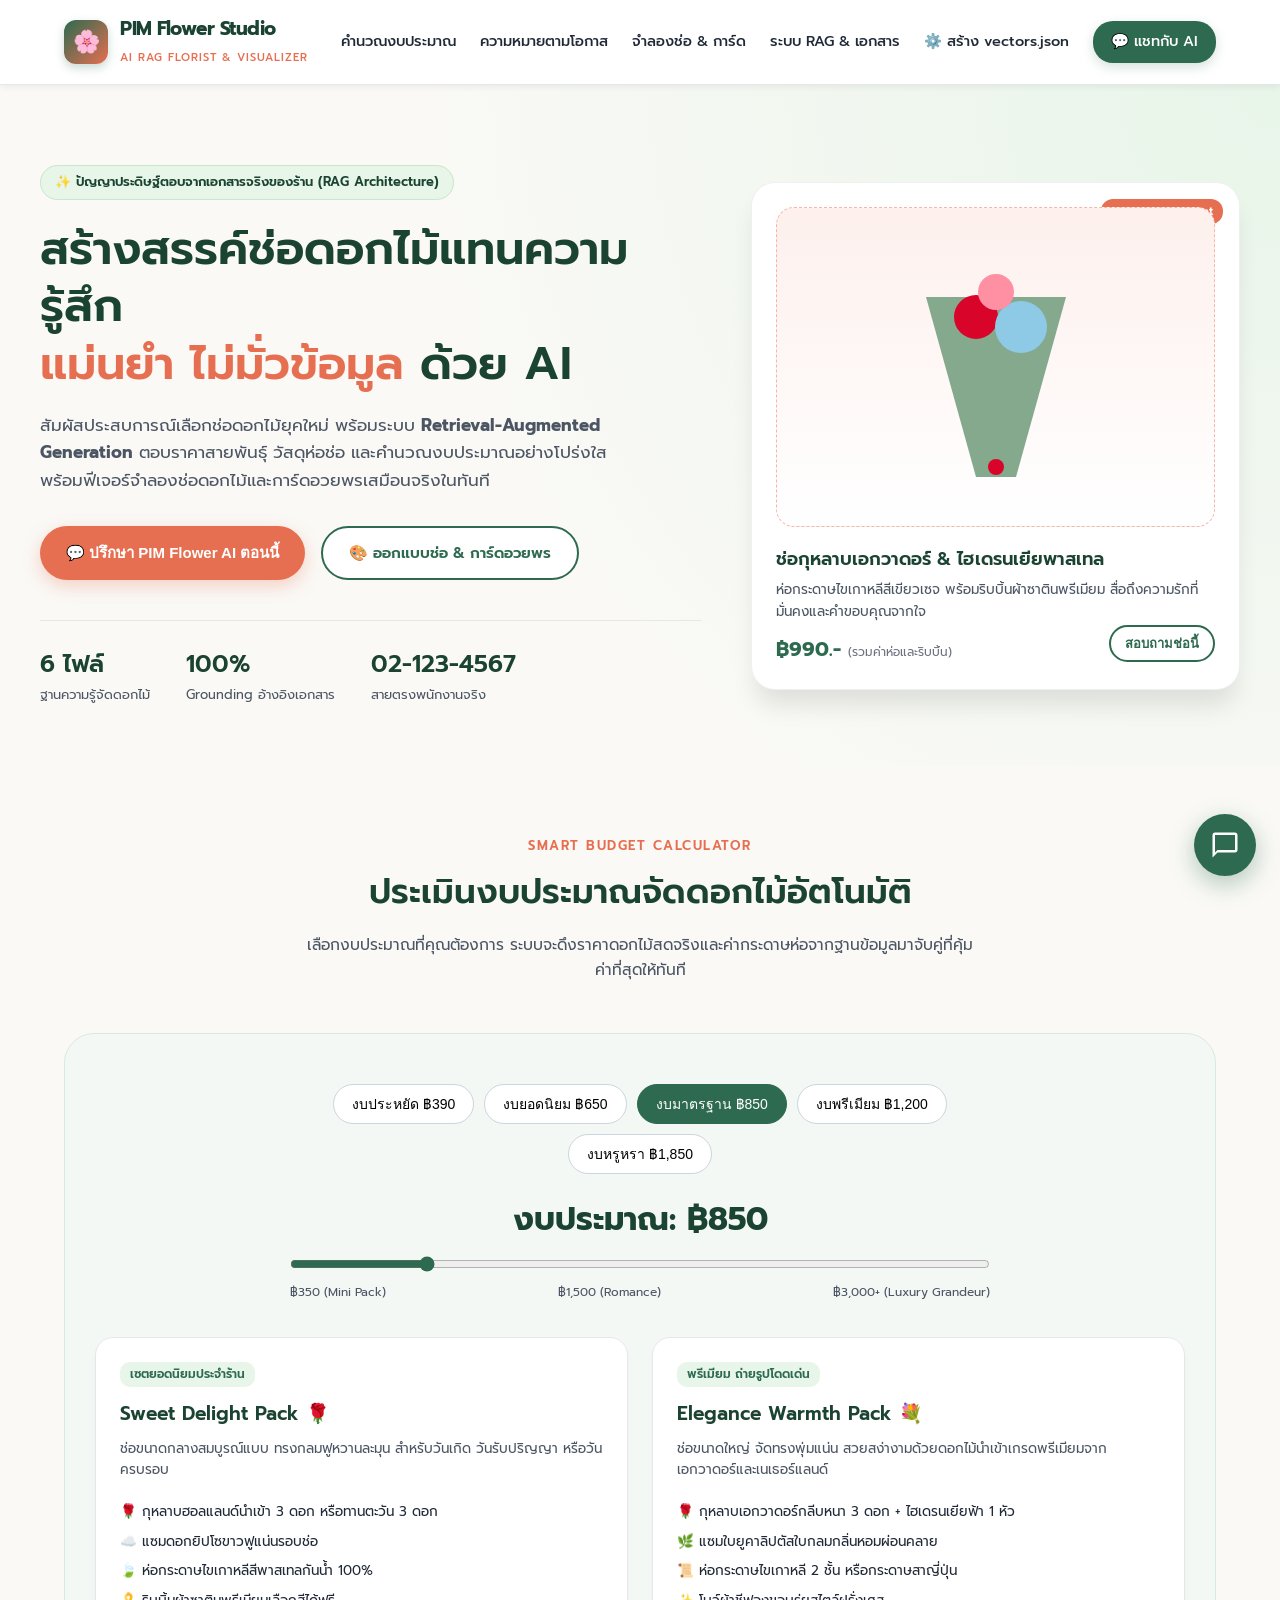
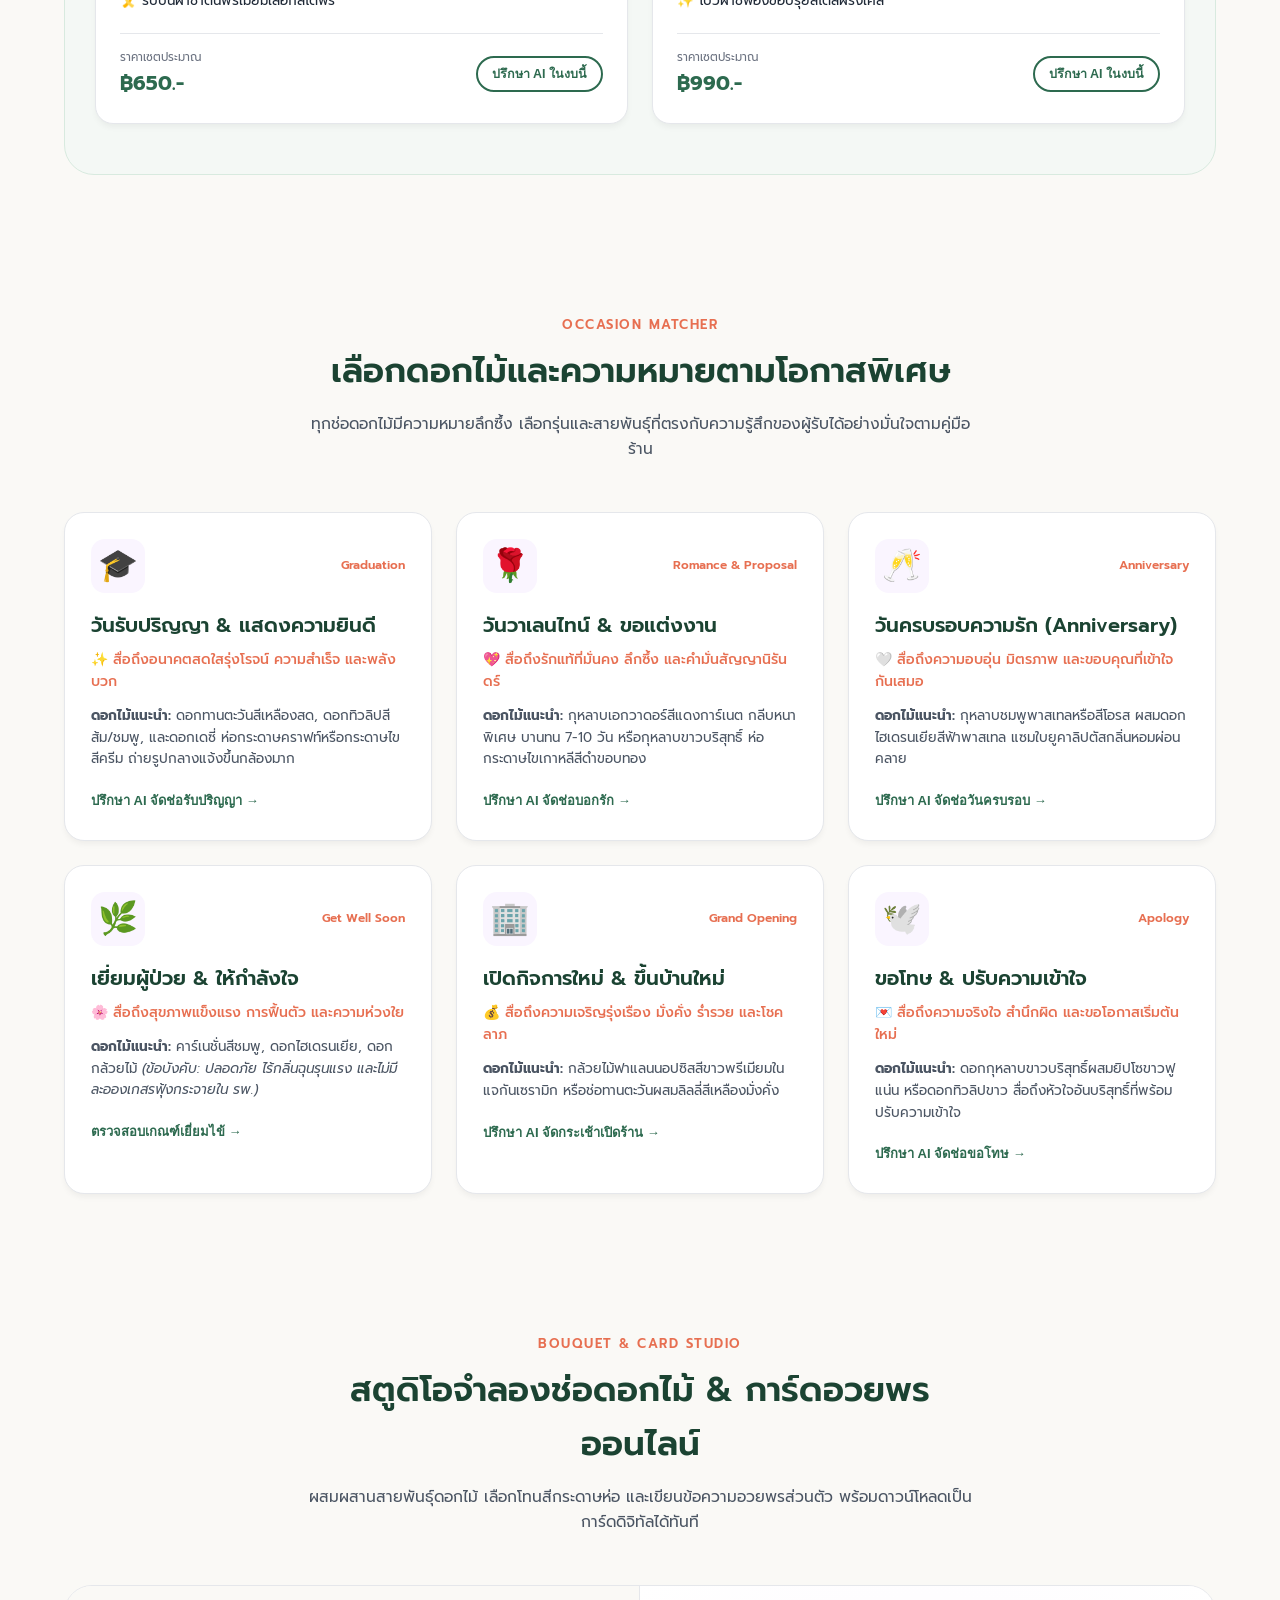
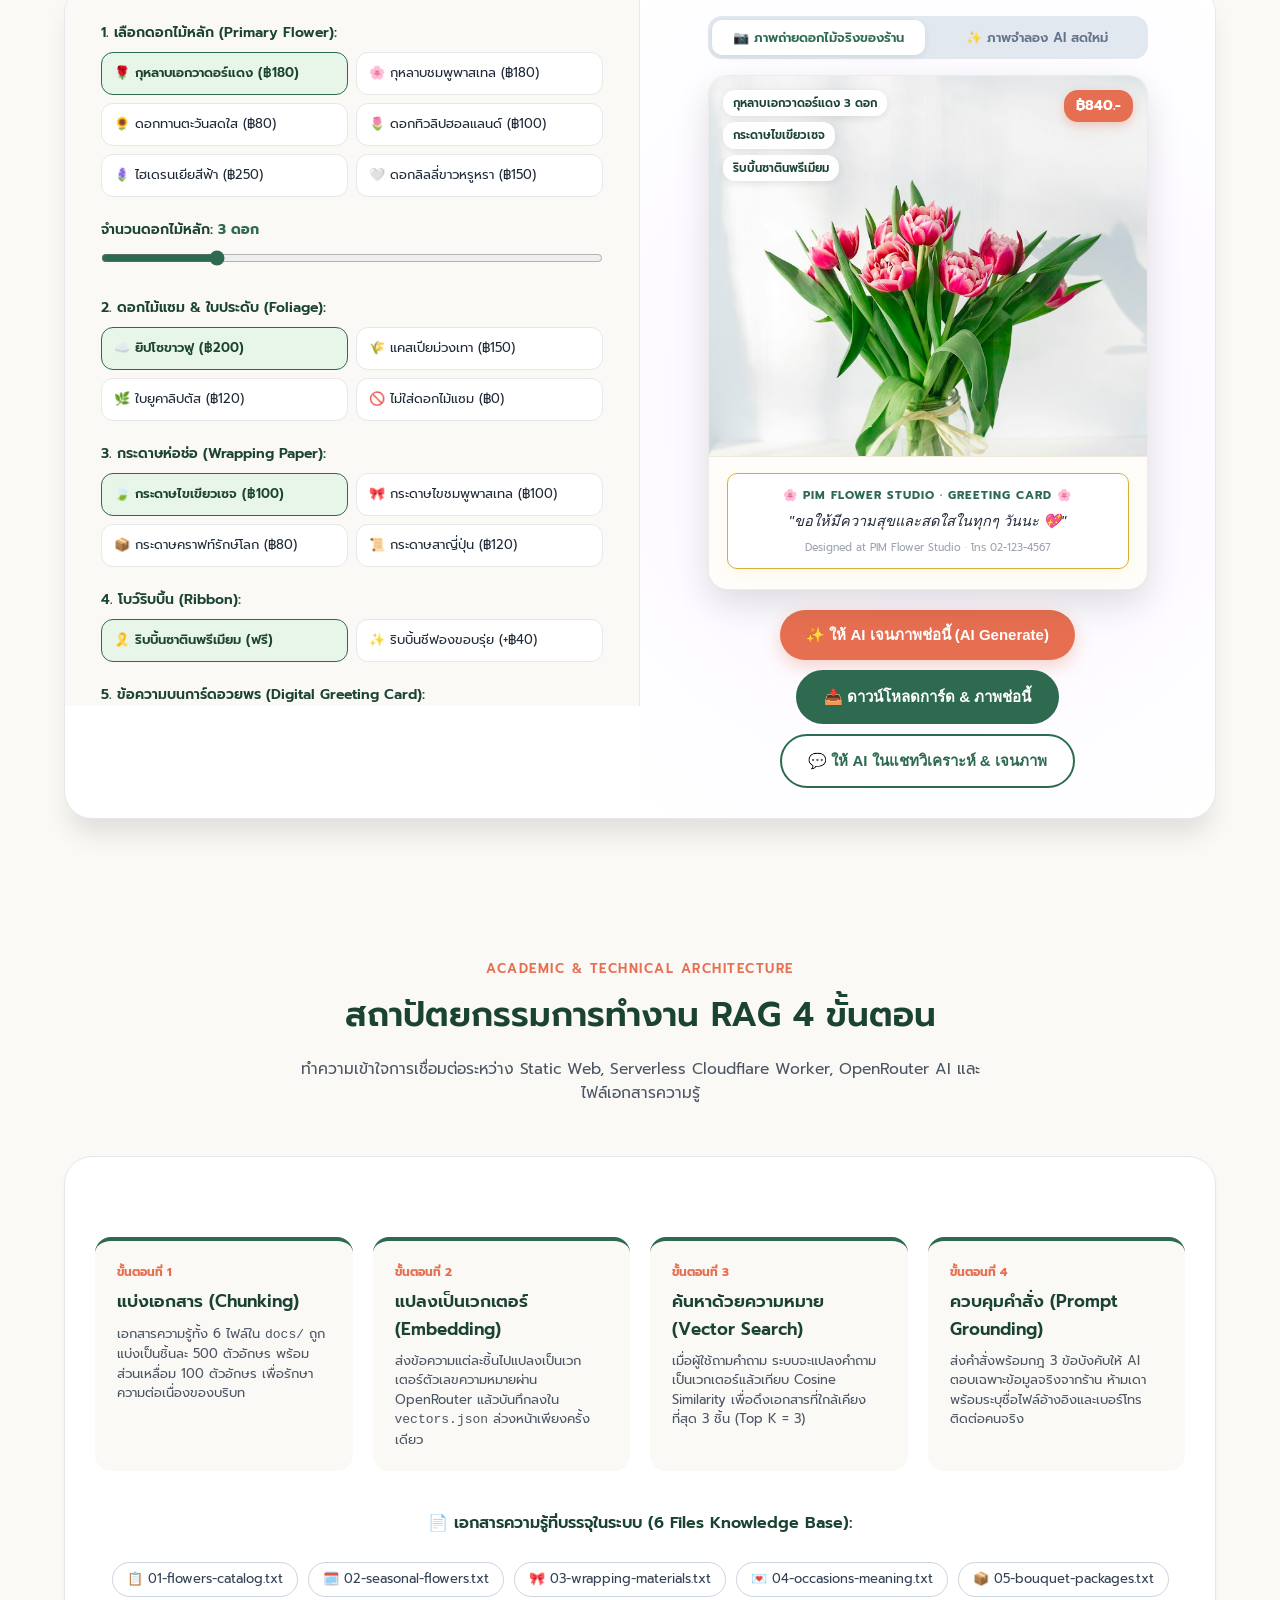
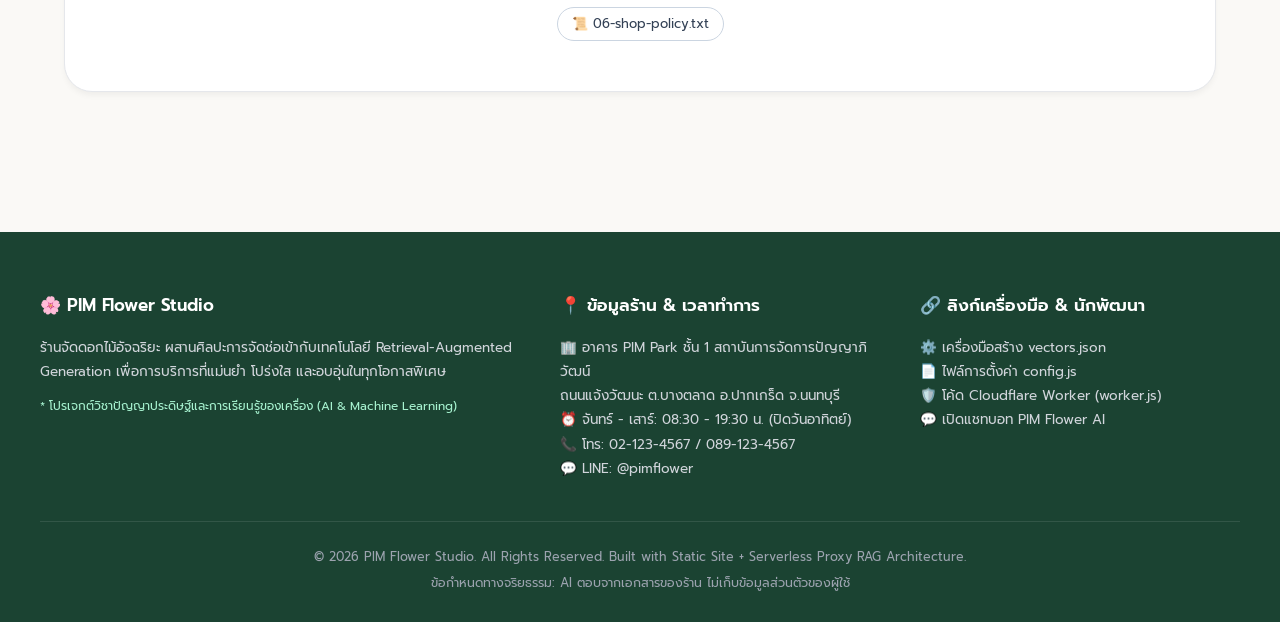
==== commit 8d0f4fdb: "Add real flower bouquet photography and real-time AI image generation in chat and studio" ====
--- a/index.html
+++ b/index.html
@@ -631,7 +631,7 @@
     }
 
     .visualizer-canvas-panel {
-      padding: 36px;
+      padding: 30px 24px;
       display: flex;
       flex-direction: column;
       align-items: center;
@@ -639,22 +639,180 @@
       background: radial-gradient(circle, #FAF5FF 0%, #FFFFFF 100%);
     }
 
-    #bouquetCanvas {
-      max-width: 100%;
-      height: auto;
-      border-radius: 18px;
-      box-shadow: 0 12px 30px rgba(0,0,0,0.12);
-      border: 1px solid rgba(0,0,0,0.06);
-      background: #ffffff;
+    .studio-mode-tabs {
+      display: flex;
+      background: #E2E8F0;
+      padding: 4px;
+      border-radius: 14px;
+      margin-bottom: 16px;
+      width: 100%;
+      max-width: 440px;
+      gap: 6px;
+    }
+
+    .studio-tab-btn {
+      flex: 1;
+      padding: 8px 12px;
+      font-size: 13px;
+      font-weight: 600;
+      border: none;
+      border-radius: 10px;
+      cursor: pointer;
+      background: transparent;
+      color: #64748B;
+      transition: all 0.2s;
+      font-family: inherit;
+    }
+
+    .studio-tab-btn.active {
+      background: #FFFFFF;
+      color: var(--primary);
+      box-shadow: 0 2px 6px rgba(0,0,0,0.08);
+    }
+
+    .studio-preview-box {
+      width: 100%;
+      max-width: 440px;
+      background: #FFFFFF;
+      border-radius: 20px;
+      box-shadow: 0 14px 35px rgba(0,0,0,0.12);
+      border: 1px solid rgba(0,0,0,0.08);
+      overflow: hidden;
+      display: flex;
+      flex-direction: column;
+      position: relative;
+    }
+
+    .studio-photo-frame {
+      position: relative;
+      width: 100%;
+      height: 380px;
+      background: #F1F5F9;
+      overflow: hidden;
+    }
+
+    .studio-photo-frame img {
+      width: 100%;
+      height: 100%;
+      object-fit: cover;
+      transition: transform 0.4s ease, opacity 0.3s ease;
+      display: block;
+    }
+
+    .studio-photo-frame:hover img {
+      transform: scale(1.03);
+    }
+
+    .studio-badge-overlay {
+      position: absolute;
+      top: 14px;
+      left: 14px;
+      display: flex;
+      flex-direction: column;
+      gap: 6px;
+      z-index: 5;
+    }
+
+    .studio-badge-pill {
+      background: rgba(255, 255, 255, 0.92);
+      backdrop-filter: blur(6px);
+      padding: 4px 10px;
+      border-radius: 12px;
+      font-size: 11.5px;
+      font-weight: 600;
+      color: var(--primary-dark);
+      box-shadow: 0 2px 8px rgba(0,0,0,0.1);
+      width: fit-content;
+    }
+
+    .studio-price-badge {
+      position: absolute;
+      top: 14px;
+      right: 14px;
+      background: var(--accent);
+      color: white;
+      padding: 5px 12px;
+      border-radius: 14px;
+      font-size: 14px;
+      font-weight: 700;
+      box-shadow: 0 4px 10px rgba(231, 111, 81, 0.3);
+      z-index: 5;
+    }
+
+    .studio-card-box {
+      background: #FFFDF9;
+      padding: 16px 18px 20px;
+      border-top: 1px solid #F1E9DB;
+      position: relative;
+      text-align: center;
+    }
+
+    .studio-card-inner {
+      border: 1.5px solid #D4AF37;
+      padding: 12px 14px;
+      border-radius: 10px;
+      background: #FFFFFF;
+      position: relative;
+      box-shadow: 0 4px 12px rgba(212, 175, 55, 0.08);
+    }
+
+    .studio-card-title {
+      font-size: 11.5px;
+      font-weight: 700;
+      color: var(--primary);
+      letter-spacing: 1px;
+      margin-bottom: 6px;
+    }
+
+    .studio-card-message {
+      font-size: 14.5px;
+      color: #1F2937;
+      font-style: italic;
+      font-weight: 500;
+      min-height: 22px;
+      word-break: break-word;
+    }
+
+    .studio-card-footer {
+      font-size: 10.5px;
+      color: #9CA3AF;
+      margin-top: 6px;
+    }
+
+    .studio-shimmer-loader {
+      position: absolute;
+      top: 0; left: 0; right: 0; bottom: 0;
+      background: rgba(255, 255, 255, 0.92);
+      backdrop-filter: blur(5px);
+      display: none;
+      flex-direction: column;
+      align-items: center;
+      justify-content: center;
+      gap: 12px;
+      z-index: 10;
+    }
+
+    .studio-spinner {
+      width: 44px;
+      height: 44px;
+      border: 4px solid #E2E8F0;
+      border-top-color: var(--accent);
+      border-radius: 50%;
+      animation: studioSpin 0.8s linear infinite;
+    }
+
+    @keyframes studioSpin {
+      to { transform: rotate(360deg); }
     }
 
     .canvas-actions {
-      margin-top: 22px;
-      display: flex;
-      gap: 12px;
+      margin-top: 20px;
+      display: flex;
+      gap: 10px;
       flex-wrap: wrap;
       justify-content: center;
       width: 100%;
+      max-width: 440px;
     }
 
     /* RAG Explainer Section */
@@ -1117,16 +1275,60 @@
 
         </div>
 
-        <!-- Canvas Right Panel -->
+        <!-- Studio Preview Right Panel -->
         <div class="visualizer-canvas-panel">
-          <canvas id="bouquetCanvas" width="460" height="560"></canvas>
+          
+          <!-- Mode Tabs -->
+          <div class="studio-mode-tabs">
+            <button class="studio-tab-btn active" id="btnRealMode" onclick="setStudioMode('real')">
+              📷 ภาพถ่ายดอกไม้จริงของร้าน
+            </button>
+            <button class="studio-tab-btn" id="btnAIMode" onclick="setStudioMode('ai')">
+              ✨ ภาพจำลอง AI สดใหม่
+            </button>
+          </div>
+
+          <!-- Studio Preview Box -->
+          <div class="studio-preview-box" id="studioPreviewBox">
+            <div class="studio-shimmer-loader" id="studioShimmer">
+              <div class="studio-spinner"></div>
+              <div style="font-size:14px; font-weight:600; color:var(--primary-dark);">🌸 AI กำลังเนรมิตภาพช่อดอกไม้เสมือนจริง...</div>
+              <div style="font-size:12px; color:#6B7280;">จัดแสงสตูดิโอและกลีบดอกไม้แบบสมจริง</div>
+            </div>
+
+            <!-- Photo Frame with Badges -->
+            <div class="studio-photo-frame">
+              <div class="studio-badge-overlay">
+                <span class="studio-badge-pill" id="studioFlowerBadge">🌹 กุหลาบเอกวาดอร์แดง 3 ดอก</span>
+                <span class="studio-badge-pill" id="studioPaperBadge">🍃 กระดาษไขเขียวเซจ</span>
+                <span class="studio-badge-pill" id="studioRibbonBadge">🎗️ ริบบิ้นซาตินพรีเมียม</span>
+              </div>
+              <div class="studio-price-badge" id="studioPriceBadge">฿840.-</div>
+              <img id="studioFlowerImage" src="images/rose-red.jpg" alt="PIM Flower Studio Preview" />
+            </div>
+
+            <!-- Greeting Card Box -->
+            <div class="studio-card-box">
+              <div class="studio-card-inner">
+                <div class="studio-card-title">🌸 PIM FLOWER STUDIO · GREETING CARD 🌸</div>
+                <div class="studio-card-message" id="studioCardMessage">"ขอให้มีความสุขและสดใสในทุกๆ วันนะ 💖"</div>
+                <div class="studio-card-footer">Designed at PIM Flower Studio · โทร 02-123-4567</div>
+              </div>
+            </div>
+          </div>
+
+          <!-- Off-screen Canvas for composite export -->
+          <canvas id="bouquetCanvas" width="500" height="660" style="display:none;"></canvas>
           
           <div class="canvas-actions">
-            <button class="btn btn-accent" onclick="downloadGreetingCard()">
+            <button class="btn btn-accent" onclick="generateAIBouquetInStudio()">
+              ✨ ให้ AI เจนภาพช่อนี้ (AI Generate)
+            </button>
+            <button class="btn btn-outline" style="background:#2D6A4F; color:#FFFFFF; border-color:#2D6A4F;" onclick="downloadGreetingCard()">
               📥 ดาวน์โหลดการ์ด & ภาพช่อนี้
             </button>
-            <button class="btn btn-outline" onclick="consultAICustomBouquet()">
-              💬 ปรึกษา AI เรื่องช่อที่ออกแบบนี้
+            <button class="btn btn-outline" onclick="sendToAIChatWithImage()">
+              💬 ให้ AI ในแชทวิเคราะห์ & เจนภาพ
             </button>
           </div>
         </div>
@@ -1227,6 +1429,16 @@
 
   <!-- Interactive JavaScript Scripts for Visualizer and Budget Calculator -->
   <script>
+    // ฐานข้อมูลภาพถ่ายช่อดอกไม้จริงของร้าน (Real Flower Studio Photos)
+    const REAL_PHOTOS = {
+      'rose-red': 'images/rose-red.jpg',
+      'rose-pink': 'images/rose-pink.jpg',
+      'sunflower': 'images/sunflower.jpg',
+      'tulip': 'images/tulip.jpg',
+      'hydrangea': 'images/hydrangea.jpg',
+      'lily': 'images/lily.jpg'
+    };
+
     // State สำหรับ Bouquet Visualizer
     const visualizerState = {
       flower: 'rose-red',
@@ -1245,8 +1457,10 @@
       greeting: 'ขอให้มีความสุขและสดใสในทุกๆ วันนะ 💖'
     };
 
+    let currentStudioMode = 'real'; // 'real' หรือ 'ai'
+    let currentAIImageUrl = '';
+
     function selectOption(type, value, price, element) {
-      // เอา active ออกจาก sibling ใน grid เดียวกัน
       const parent = element.parentElement;
       parent.querySelectorAll('.option-card').forEach(c => c.classList.remove('active'));
       element.classList.add('active');
@@ -1270,14 +1484,14 @@
       }
 
       updateVisualizerCost();
-      renderBouquetCanvas();
+      updateStudioUI();
     }
 
     function updateFlowerCount(val) {
       visualizerState.flowerCount = parseInt(val);
       document.getElementById('flowerCountVal').innerText = `${val} ดอก`;
       updateVisualizerCost();
-      renderBouquetCanvas();
+      updateStudioUI();
     }
 
     function updateVisualizerCost() {
@@ -1287,211 +1501,173 @@
       document.getElementById('visualizerTotalCost').innerText = `฿${total}.-`;
       document.getElementById('visualizerCostBreakdown').innerText = 
         `${visualizerState.flowerName} ${visualizerState.flowerCount} ดอก (฿${flowersTotal}) + ${visualizerState.foliageName} (฿${visualizerState.foliagePrice}) + ${visualizerState.paperName} (฿${visualizerState.paperPrice})`;
-    }
-
-    // วาดภาพจำลองช่อดอกไม้และการ์ดอวยพรลงบน HTML5 Canvas
-    function renderBouquetCanvas() {
+
+      // อัปเดตราคาบนป้ายของภาพจำลอง
+      const priceBadge = document.getElementById('studioPriceBadge');
+      if (priceBadge) priceBadge.innerText = `฿${total}.-`;
+    }
+
+    function setStudioMode(mode) {
+      currentStudioMode = mode;
+      const btnReal = document.getElementById('btnRealMode');
+      const btnAI = document.getElementById('btnAIMode');
+      if (btnReal) btnReal.classList.toggle('active', mode === 'real');
+      if (btnAI) btnAI.classList.toggle('active', mode === 'ai');
+
+      const img = document.getElementById('studioFlowerImage');
+      if (mode === 'real') {
+        if (img) img.src = REAL_PHOTOS[visualizerState.flower] || 'images/rose-red.jpg';
+      } else {
+        if (currentAIImageUrl) {
+          if (img) img.src = currentAIImageUrl;
+        } else {
+          generateAIBouquetInStudio();
+        }
+      }
+      setTimeout(renderCompositeCanvas, 200);
+    }
+
+    function updateStudioUI() {
+      // 1. อัปเดตภาพตามโหมด
+      const img = document.getElementById('studioFlowerImage');
+      if (img && currentStudioMode === 'real') {
+        img.src = REAL_PHOTOS[visualizerState.flower] || 'images/rose-red.jpg';
+      }
+
+      // 2. อัปเดตข้อความบนการ์ดและป้าย
+      const flowerBadge = document.getElementById('studioFlowerBadge');
+      const paperBadge = document.getElementById('studioPaperBadge');
+      const ribbonBadge = document.getElementById('studioRibbonBadge');
+      const cardMsg = document.getElementById('studioCardMessage');
+      const inputMsg = document.getElementById('greetingMessageInput');
+
+      if (flowerBadge) flowerBadge.innerText = `${visualizerState.flowerName} ${visualizerState.flowerCount} ดอก`;
+      if (paperBadge) paperBadge.innerText = visualizerState.paperName;
+      if (ribbonBadge) ribbonBadge.innerText = visualizerState.ribbonName;
+      if (cardMsg && inputMsg) {
+        cardMsg.innerText = `"${inputMsg.value || 'ขอให้มีความสุขในทุกๆ วันนะ 💖'}"`;
+      }
+
+      // 3. วาดลงบน Export Canvas เพื่อเตรียมดาวน์โหลด
+      setTimeout(renderCompositeCanvas, 150);
+    }
+
+    // ฟังก์ชันให้ AI เจนภาพช่อดอกไม้เสมือนจริงในสตูดิโอ
+    async function generateAIBouquetInStudio() {
+      const shimmer = document.getElementById('studioShimmer');
+      if (shimmer) shimmer.style.display = 'flex';
+      setStudioMode('ai');
+
+      let flowerPrompt = `${visualizerState.flowerCount} fresh red roses`;
+      if (visualizerState.flower === 'rose-red') {
+        flowerPrompt = `${visualizerState.flowerCount} vibrant crimson red ecuadorian roses with velvety petals`;
+      } else if (visualizerState.flower === 'rose-pink') {
+        flowerPrompt = `${visualizerState.flowerCount} delicate pastel pink roses`;
+      } else if (visualizerState.flower === 'sunflower') {
+        flowerPrompt = `${visualizerState.flowerCount} bright blooming golden sunflowers with lush green leaves`;
+      } else if (visualizerState.flower === 'tulip') {
+        flowerPrompt = `${visualizerState.flowerCount} elegant dutch tulips in coral peach tones`;
+      } else if (visualizerState.flower === 'hydrangea') {
+        flowerPrompt = `magnificent sky-blue hydrangea bloom with delicate ruffled petals`;
+      } else if (visualizerState.flower === 'lily') {
+        flowerPrompt = `pure white oriental lilies with elegant blooming petals`;
+      }
+
+      let wrapPrompt = 'wrapped in matte sage green korean waterproof paper';
+      if (visualizerState.paper === 'korean-pink') wrapPrompt = 'wrapped in soft blush pink korean matte paper';
+      else if (visualizerState.paper === 'kraft') wrapPrompt = 'wrapped in vintage rustic brown kraft paper';
+      else if (visualizerState.paper === 'washi') wrapPrompt = 'wrapped in textured japanese washi paper';
+
+      let foliagePrompt = visualizerState.foliage === 'babys-breath' ? 'accented with white baby breath flowers' :
+                         visualizerState.foliage === 'eucalyptus' ? 'accented with fresh eucalyptus leaves' :
+                         visualizerState.foliage === 'caspia' ? 'accented with purple caspia sprigs' : '';
+
+      const seed = Math.floor(Math.random() * 899999 + 100000);
+      const fullPrompt = `professional studio floral photography of a luxury flower bouquet with ${flowerPrompt}, ${foliagePrompt}, ${wrapPrompt}, tied with satin ribbon, warm soft cinematic lighting, 8k resolution, crisp sharp focus, luxury florist masterpiece`;
+      const url = `https://image.pollinations.ai/prompt/${encodeURIComponent(fullPrompt)}?width=600&height=700&nologo=true&seed=${seed}`;
+
+      const testImg = new Image();
+      testImg.onload = () => {
+        currentAIImageUrl = url;
+        const imgEl = document.getElementById('studioFlowerImage');
+        if (imgEl) imgEl.src = url;
+        if (shimmer) shimmer.style.display = 'none';
+        renderCompositeCanvas();
+      };
+      testImg.onerror = () => {
+        const imgEl = document.getElementById('studioFlowerImage');
+        if (imgEl) imgEl.src = REAL_PHOTOS[visualizerState.flower] || 'images/rose-red.jpg';
+        if (shimmer) shimmer.style.display = 'none';
+        renderCompositeCanvas();
+      };
+      testImg.src = url;
+    }
+
+    // วาดภาพรวม (รูปดอกไม้จริง + การ์ดอวยพรสีทอง) ลงใน Canvas สำหรับดาวน์โหลด
+    function renderCompositeCanvas() {
       const canvas = document.getElementById('bouquetCanvas');
       if (!canvas) return;
       const ctx = canvas.getContext('2d');
       const w = canvas.width;
       const h = canvas.height;
 
-      // 1. วาดพื้นหลังกระดาษการ์ดแบบ Soft Gradient
-      const bgGrad = ctx.createLinearGradient(0, 0, 0, h);
-      bgGrad.addColorStop(0, '#FFFDF9');
-      bgGrad.addColorStop(1, '#F7F4EF');
-      ctx.fillStyle = bgGrad;
+      // 1. พื้นหลังการ์ดหรูหรา
+      ctx.fillStyle = '#FFFDF9';
       ctx.fillRect(0, 0, w, h);
 
-      // กรอบทองสไตล์พรีเมียม
+      // กรอบทองพรีเมียม
       ctx.strokeStyle = '#D4AF37';
-      ctx.lineWidth = 2;
-      ctx.strokeRect(14, 14, w - 28, h - 28);
+      ctx.lineWidth = 2.5;
+      ctx.strokeRect(10, 10, w - 20, h - 20);
       ctx.strokeStyle = '#EBD59B';
       ctx.lineWidth = 1;
-      ctx.strokeRect(18, 18, w - 36, h - 36);
-
-      // หัวกระดาษการ์ด
-      ctx.fillStyle = '#2D6A4F';
-      ctx.font = '600 13px "Prompt", sans-serif';
-      ctx.textAlign = 'center';
-      ctx.fillText('🌸 PIM FLOWER STUDIO · BOUQUET CARD 🌸', w / 2, 42);
-
-      // 2. วาดกระดาษห่อช่อ (Wrapping Cone / Paper)
-      ctx.save();
-      let paperColor = '#84A98C'; // sage green
-      let paperFoldColor = '#6B9080';
-      if (visualizerState.paper === 'korean-pink') {
-        paperColor = '#F7CAD0';
-        paperFoldColor = '#EEB1B9';
-      } else if (visualizerState.paper === 'kraft') {
-        paperColor = '#D4A373';
-        paperFoldColor = '#BC8A5F';
-      } else if (visualizerState.paper === 'washi') {
-        paperColor = '#E9ECEF';
-        paperFoldColor = '#CED4DA';
-      }
-
-      // ปีกกระดาษห่อชั้นหลัง
-      ctx.fillStyle = paperColor;
-      ctx.beginPath();
-      ctx.moveTo(w / 2 - 130, 150);
-      ctx.lineTo(w / 2 + 130, 150);
-      ctx.lineTo(w / 2 + 35, 340);
-      ctx.lineTo(w / 2 - 35, 340);
-      ctx.closePath();
-      ctx.fill();
-
-      // เส้นจับจีบกระดาษ
-      ctx.fillStyle = paperFoldColor;
-      ctx.beginPath();
-      ctx.moveTo(w / 2 - 130, 150);
-      ctx.lineTo(w / 2 - 50, 230);
-      ctx.lineTo(w / 2 - 35, 340);
-      ctx.closePath();
-      ctx.fill();
-
-      ctx.beginPath();
-      ctx.moveTo(w / 2 + 130, 150);
-      ctx.lineTo(w / 2 + 50, 230);
-      ctx.lineTo(w / 2 + 35, 340);
-      ctx.closePath();
-      ctx.fill();
-
-      // 3. วาดดอกไม้แซม (Foliage / Baby's breath)
-      if (visualizerState.foliage === 'babys-breath') {
-        ctx.fillStyle = '#FFFFFF';
-        ctx.strokeStyle = '#D1D5DB';
-        ctx.lineWidth = 0.8;
-        for (let i = 0; i < 28; i++) {
-          const fx = w / 2 + (Math.sin(i * 1.7) * 90);
-          const fy = 150 + (Math.cos(i * 2.3) * 45);
-          ctx.beginPath();
-          ctx.arc(fx, fy, 4, 0, Math.PI * 2);
-          ctx.fill();
-          ctx.stroke();
-        }
-      } else if (visualizerState.foliage === 'eucalyptus') {
-        ctx.fillStyle = '#52796F';
-        for (let i = 0; i < 14; i++) {
-          const ex = w / 2 + (Math.sin(i * 1.5) * 85);
-          const ey = 140 + (Math.cos(i * 2.1) * 40);
-          ctx.beginPath();
-          ctx.ellipse(ex, ey, 10, 6, i * 0.4, 0, Math.PI * 2);
-          ctx.fill();
+      ctx.strokeRect(14, 14, w - 28, h - 28);
+
+      // 2. วาดภาพดอกไม้จริง / ภาพ AI ลงครึ่งบน
+      const currentImg = document.getElementById('studioFlowerImage');
+      if (currentImg && currentImg.complete && currentImg.naturalWidth > 0) {
+        try {
+          ctx.save();
+          // ทำขอบมนให้ภาพดอกไม้
+          roundRect(ctx, 20, 20, w - 40, 430, 12, false, false);
+          ctx.clip();
+          ctx.drawImage(currentImg, 20, 20, w - 40, 430);
+          ctx.restore();
+        } catch (e) {
+          console.warn('Canvas drawImage notice:', e);
         }
       }
 
-      // 4. วาดดอกไม้หลักตามจำนวน (Flower blooms)
-      let bloomColor = '#D90429'; // Red rose
-      let centerColor = '#EF233C';
-      if (visualizerState.flower === 'rose-pink') {
-        bloomColor = '#FF8FA3';
-        centerColor = '#FF4D6D';
-      } else if (visualizerState.flower === 'sunflower') {
-        bloomColor = '#FFB703';
-        centerColor = '#6F4E37';
-      } else if (visualizerState.flower === 'tulip') {
-        bloomColor = '#F77F00';
-        centerColor = '#D62828';
-      } else if (visualizerState.flower === 'hydrangea') {
-        bloomColor = '#8ECAE6';
-        centerColor = '#219EBC';
-      } else if (visualizerState.flower === 'lily') {
-        bloomColor = '#FAEDCD';
-        centerColor = '#CCD5AE';
-      }
-
-      const count = visualizerState.flowerCount;
-      for (let i = 0; i < count; i++) {
-        // จัดเรียงดอกเป็นพุ่มสวยงาม
-        let cx = w / 2;
-        let cy = 180;
-        if (count > 1) {
-          const angle = (i / (count - 1)) * Math.PI - Math.PI / 2;
-          cx = w / 2 + (i - (count - 1) / 2) * (180 / Math.max(2, count));
-          cy = 180 + Math.abs(i - (count - 1) / 2) * 12;
-        }
-
-        // วาดกลีบดอก
-        ctx.fillStyle = bloomColor;
-        ctx.beginPath();
-        ctx.arc(cx, cy, 24, 0, Math.PI * 2);
-        ctx.fill();
-
-        ctx.fillStyle = centerColor;
-        ctx.beginPath();
-        ctx.arc(cx, cy, 14, 0, Math.PI * 2);
-        ctx.fill();
-
-        // เกสรหรือกลีบซ้อน
-        ctx.strokeStyle = '#FFFFFF';
-        ctx.lineWidth = 1.5;
-        ctx.beginPath();
-        ctx.arc(cx, cy, 7, 0, Math.PI * 2);
-        ctx.stroke();
-      }
-
-      // 5. โบว์ริบบิ้น (Ribbon bow)
-      ctx.fillStyle = visualizerState.ribbon === 'chiffon' ? '#FFCCD5' : '#D90429';
-      // ปมโบว์
-      ctx.beginPath();
-      ctx.arc(w / 2, 330, 11, 0, Math.PI * 2);
-      ctx.fill();
-      // หูปีกโบว์
-      ctx.beginPath();
-      ctx.ellipse(w / 2 - 24, 328, 18, 9, -0.2, 0, Math.PI * 2);
-      ctx.fill();
-      ctx.beginPath();
-      ctx.ellipse(w / 2 + 24, 328, 18, 9, 0.2, 0, Math.PI * 2);
-      ctx.fill();
-      // ชายริบบิ้น
-      ctx.beginPath();
-      ctx.moveTo(w / 2 - 6, 336);
-      ctx.lineTo(w / 2 - 20, 380);
-      ctx.lineTo(w / 2 - 8, 375);
-      ctx.lineTo(w / 2 - 2, 340);
-      ctx.closePath();
-      ctx.fill();
-
-      ctx.beginPath();
-      ctx.moveTo(w / 2 + 6, 336);
-      ctx.lineTo(w / 2 + 20, 380);
-      ctx.lineTo(w / 2 + 8, 375);
-      ctx.lineTo(w / 2 + 2, 340);
-      ctx.closePath();
-      ctx.fill();
-
-      ctx.restore();
-
-      // 6. ป้ายการ์ดข้อความอวยพร (Digital Greeting Message Box)
-      const cardBoxY = 405;
+      // 3. วาดกล่องการ์ดอวยพรลงครึ่งล่าง
+      const cardY = 465;
       ctx.fillStyle = '#FFFFFF';
-      ctx.shadowColor = 'rgba(0,0,0,0.08)';
-      ctx.shadowBlur = 10;
-      ctx.shadowOffsetY = 4;
-      roundRect(ctx, 36, cardBoxY, w - 72, 115, 12, true, false);
-      ctx.shadowColor = 'transparent';
-
       ctx.strokeStyle = '#D4AF37';
-      ctx.lineWidth = 1;
-      roundRect(ctx, 40, cardBoxY + 4, w - 80, 107, 8, false, true);
+      ctx.lineWidth = 1.5;
+      roundRect(ctx, 24, cardY, w - 48, 170, 12, true, true);
+
+      // หัวการ์ด
+      ctx.fillStyle = '#2D6A4F';
+      ctx.font = '700 13px "Prompt", sans-serif';
+      ctx.textAlign = 'center';
+      ctx.fillText('🌸 PIM FLOWER STUDIO · BOUQUET CARD 🌸', w / 2, cardY + 28);
 
       // ข้อความอวยพร
       const msg = document.getElementById('greetingMessageInput')?.value || visualizerState.greeting;
-      ctx.fillStyle = '#1B4332';
-      ctx.font = '600 15px "Prompt", sans-serif';
-      ctx.textAlign = 'center';
-      ctx.fillText('💌 การ์ดอวยพรพิเศษ', w / 2, cardBoxY + 30);
-
-      ctx.fillStyle = '#374151';
-      ctx.font = '400 13.5px "Prompt", sans-serif';
-      wrapText(ctx, `"${msg}"`, w / 2, cardBoxY + 58, w - 100, 22);
-
+      ctx.fillStyle = '#1F2937';
+      ctx.font = '500 16px "Prompt", sans-serif';
+      wrapText(ctx, `"${msg}"`, w / 2, cardY + 65, w - 80, 24);
+
+      // ข้อมูลดอกไม้และราคารวม
+      const flowersTotal = visualizerState.flowerPrice * visualizerState.flowerCount;
+      const total = flowersTotal + visualizerState.foliagePrice + visualizerState.paperPrice + visualizerState.ribbonPrice;
+      ctx.fillStyle = '#E76F51';
+      ctx.font = '700 13.5px "Prompt", sans-serif';
+      ctx.fillText(`${visualizerState.flowerName} (${visualizerState.flowerCount} ดอก) · ยอดรวม ฿${total}.-`, w / 2, cardY + 125);
+
+      // เบอร์ติดต่อร้าน
       ctx.fillStyle = '#9CA3AF';
       ctx.font = '11px "Prompt", sans-serif';
-      ctx.fillText('Designed at PIM Flower Studio · 02-123-4567', w / 2, cardBoxY + 102);
+      ctx.fillText('โทร 02-123-4567 · LINE: @pimflower', w / 2, cardY + 152);
     }
 
     function roundRect(ctx, x, y, width, height, radius, fill, stroke) {
@@ -1529,23 +1705,30 @@
 
     // ดาวน์โหลดรูปการ์ด
     function downloadGreetingCard() {
+      renderCompositeCanvas();
       const canvas = document.getElementById('bouquetCanvas');
       if (!canvas) return;
       const link = document.createElement('a');
-      link.download = 'PIM-Flower-Greeting-Card.png';
+      link.download = `PIM-Flower-${visualizerState.flower}.png`;
       link.href = canvas.toDataURL('image/png');
       link.click();
     }
 
-    // ปรึกษา AI เรื่องช่อที่ออกแบบนี้
-    function consultAICustomBouquet() {
+    // ส่งแบบช่อที่ออกแบบให้ AI ในแชทวิเคราะห์ และให้ AI เจนภาพในแชททันที
+    function sendToAIChatWithImage() {
       const flowersTotal = visualizerState.flowerPrice * visualizerState.flowerCount;
       const total = flowersTotal + visualizerState.foliagePrice + visualizerState.paperPrice + visualizerState.ribbonPrice;
-      const question = `สนใจสั่งช่อที่ออกแบบเองค่ะ: ${visualizerState.flowerName} จำนวน ${visualizerState.flowerCount} ดอก แซมด้วย ${visualizerState.foliageName} ห่อ ${visualizerState.paperName} ราคารวมประมาณ ${total} บาท มีคำแนะนำการดูแลหรือรอบส่งยังไงบ้างคะ?`;
+      const question = `ช่วยเจนรูปช่อดอกไม้นี้ให้ดูหน่อยค่ะ: ${visualizerState.flowerName} ${visualizerState.flowerCount} ดอก แซมด้วย ${visualizerState.foliageName} ห่อ ${visualizerState.paperName} ผูก ${visualizerState.ribbonName} ราคารวมประมาณ ${total} บาท มีคำแนะนำการดูแลหรือรอบส่งยังไงบ้างคะ?`;
       if (window.PimBot) {
         window.PimBot.ask(question);
       }
     }
+
+    // รับภาพจากแชทมาใส่ในสตูดิโอ
+    window.setStudioCustomImage = function (url) {
+      currentAIImageUrl = url;
+      setStudioMode('ai');
+    };
 
     // Hero Canvas Render
     function renderHeroCanvas() {
@@ -1718,7 +1901,7 @@
       renderHeroCanvas();
       updateBudgetSlider(850);
       updateVisualizerCost();
-      renderBouquetCanvas();
+      updateStudioUI();
     });
   </script>
 
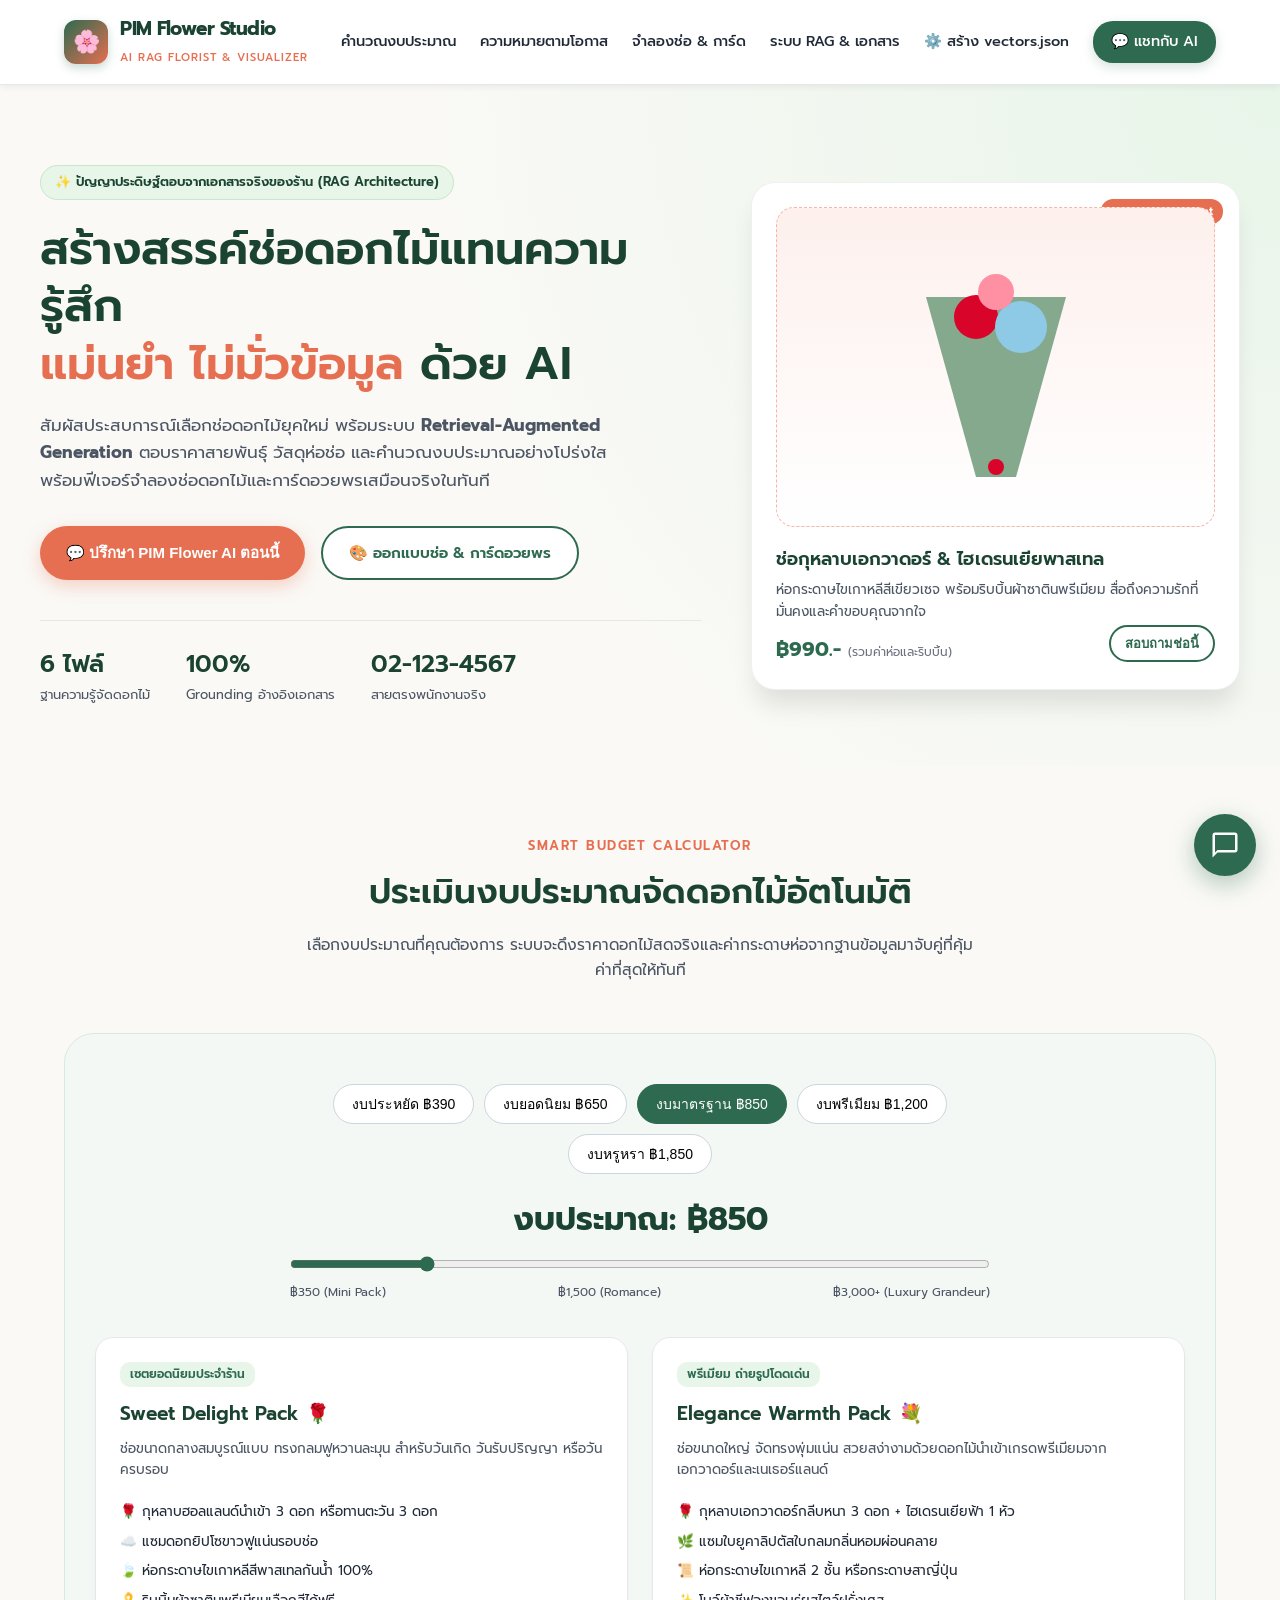
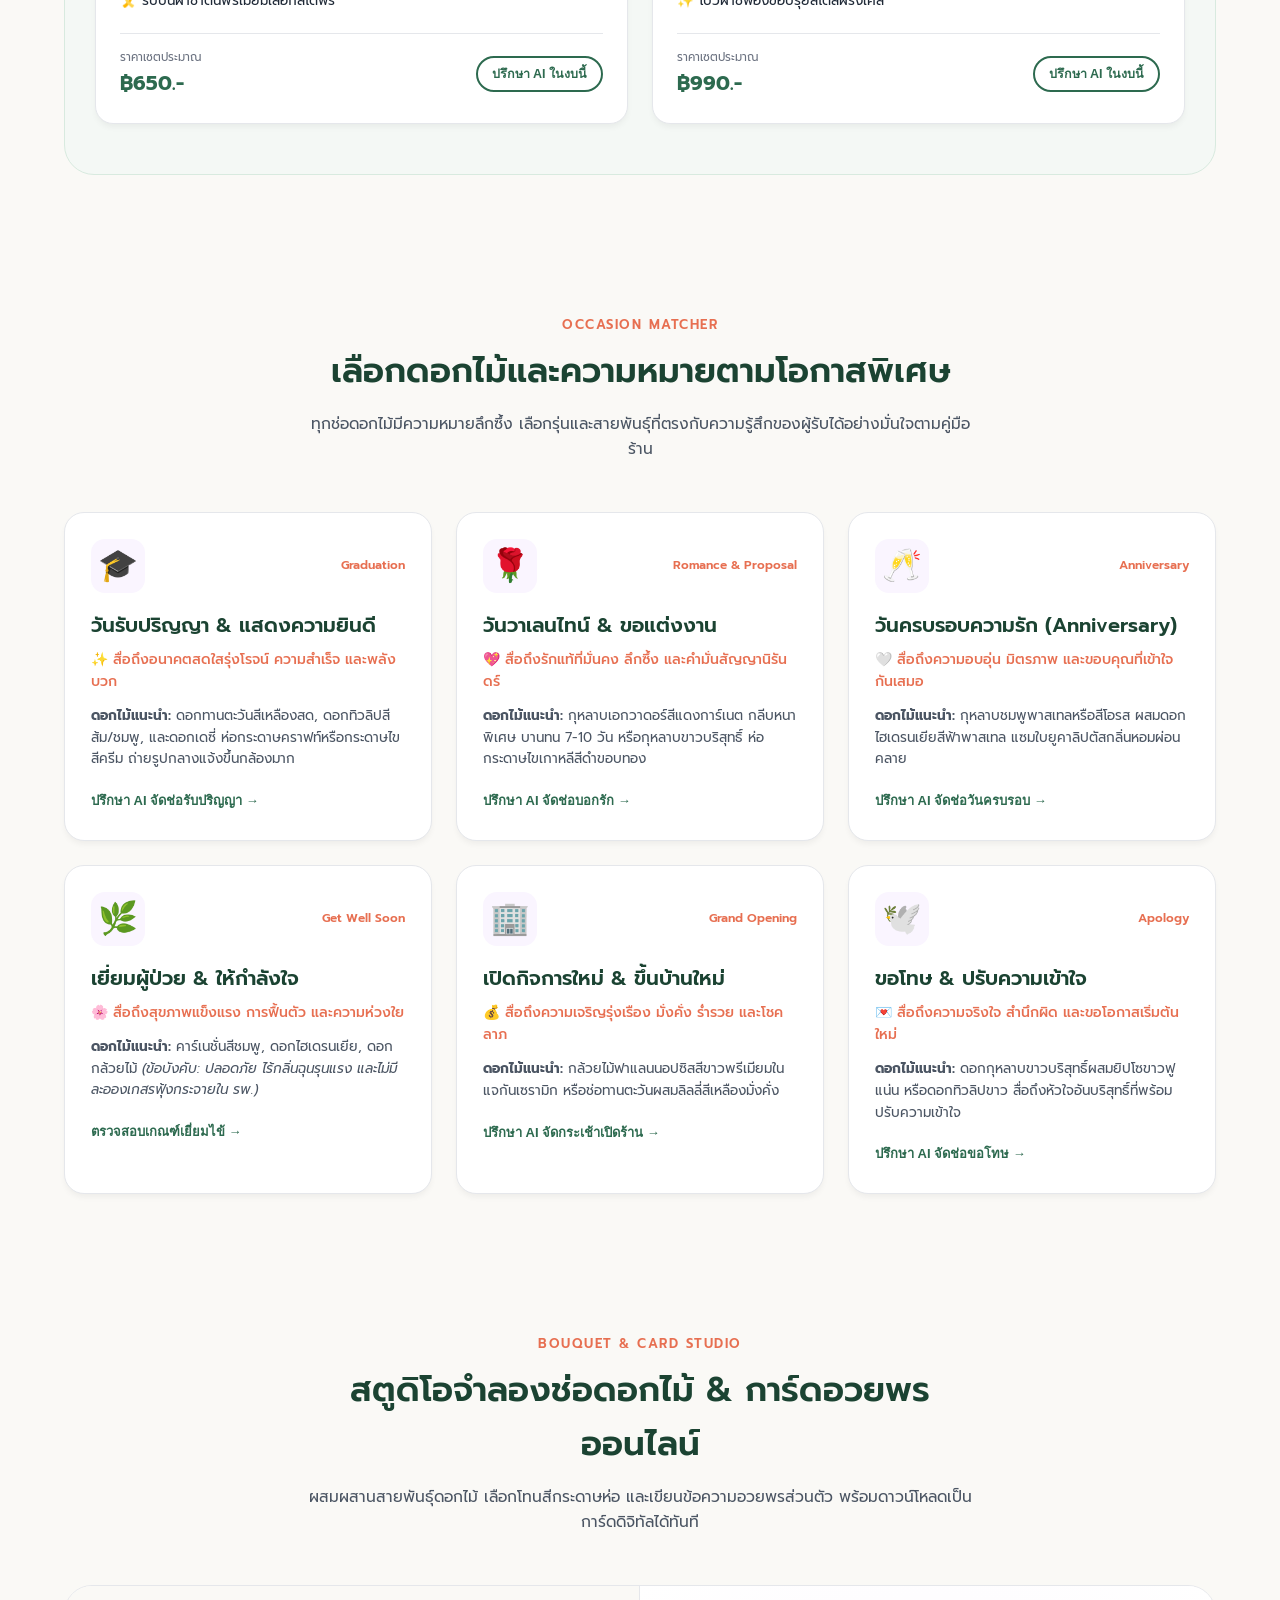
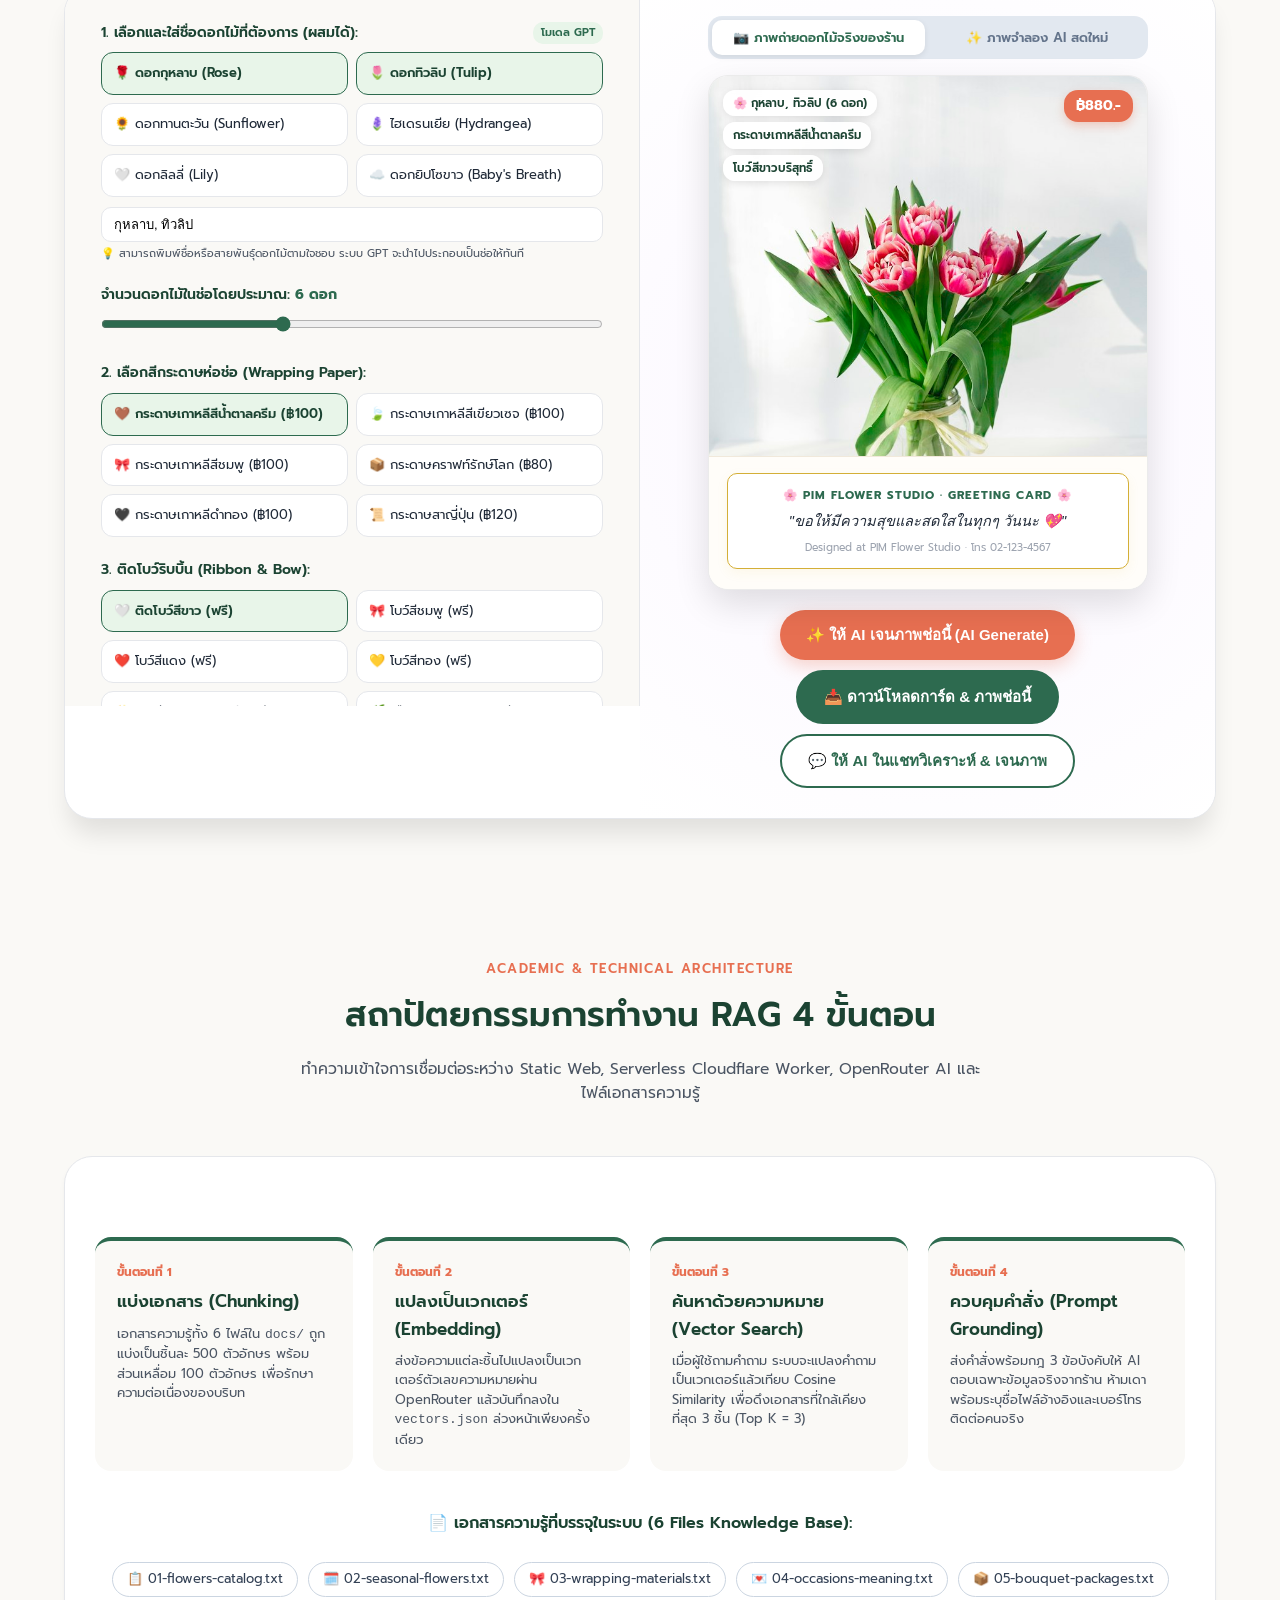
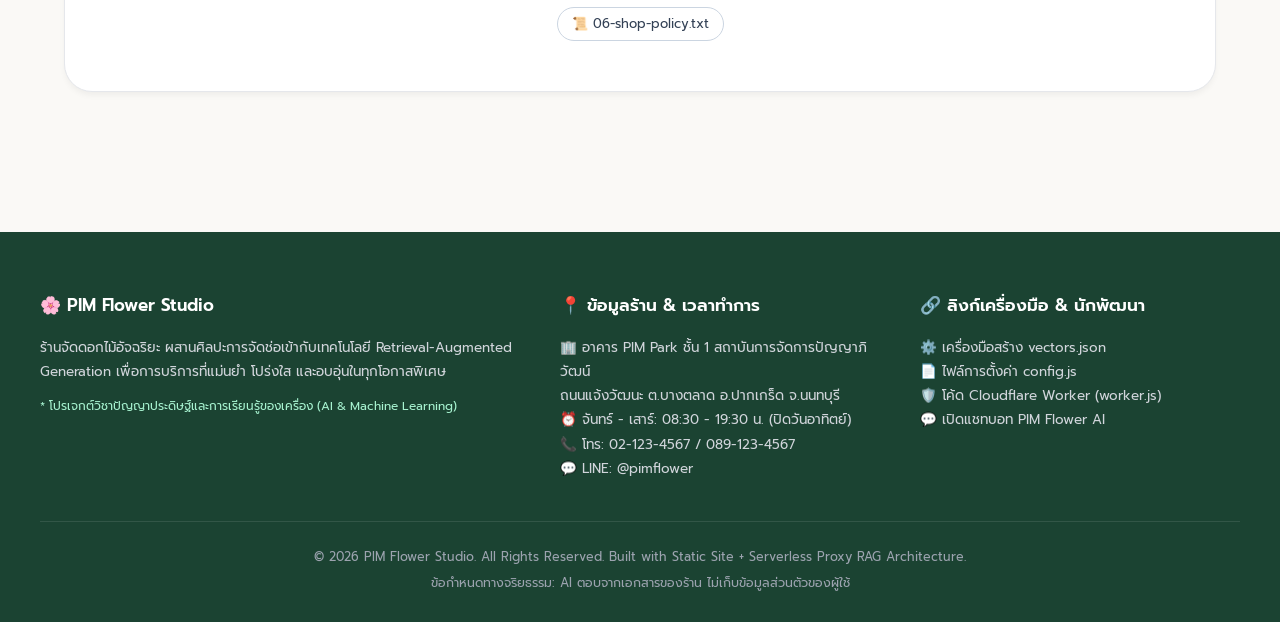
==== commit e86cbba0: "Support custom flower multi-select input, GPT model openai/gpt-4o-mini, cream-brown Korean paper, an" ====
--- a/index.html
+++ b/index.html
@@ -1178,99 +1178,112 @@
         <!-- Controls Left Panel -->
         <div class="visualizer-controls">
           
-          <!-- 1. ดอกไม้หลัก -->
+          <!-- 1. ใส่ชื่อหรือเลือกดอกไม้ (สามารถผสมได้หลายชนิด) -->
           <div class="control-group">
-            <label>1. เลือกดอกไม้หลัก (Primary Flower):</label>
-            <div class="option-grid">
-              <div class="option-card active" onclick="selectOption('flower', 'rose-red', 180, this)">
-                <span>🌹 กุหลาบเอกวาดอร์แดง (฿180)</span>
+            <label style="display:flex; justify-content:space-between; align-items:center;">
+              <span>1. เลือกและใส่ชื่อดอกไม้ที่ต้องการ (ผสมได้):</span>
+              <span style="font-size:11px; background:#E8F5E9; color:var(--primary); padding:2px 8px; border-radius:10px;">โมเดล GPT</span>
+            </label>
+            <div class="option-grid" id="flowersGrid">
+              <div class="option-card active" onclick="toggleFlowerSelection('กุหลาบ', 150, this)">
+                <span>🌹 ดอกกุหลาบ (Rose)</span>
               </div>
-              <div class="option-card" onclick="selectOption('flower', 'rose-pink', 180, this)">
-                <span>🌸 กุหลาบชมพูพาสเทล (฿180)</span>
+              <div class="option-card active" onclick="toggleFlowerSelection('ทิวลิป', 100, this)">
+                <span>🌷 ดอกทิวลิป (Tulip)</span>
               </div>
-              <div class="option-card" onclick="selectOption('flower', 'sunflower', 80, this)">
-                <span>🌻 ดอกทานตะวันสดใส (฿80)</span>
+              <div class="option-card" onclick="toggleFlowerSelection('ทานตะวัน', 80, this)">
+                <span>🌻 ดอกทานตะวัน (Sunflower)</span>
               </div>
-              <div class="option-card" onclick="selectOption('flower', 'tulip', 100, this)">
-                <span>🌷 ดอกทิวลิปฮอลแลนด์ (฿100)</span>
+              <div class="option-card" onclick="toggleFlowerSelection('ไฮเดรนเยีย', 250, this)">
+                <span>🪻 ไฮเดรนเยีย (Hydrangea)</span>
               </div>
-              <div class="option-card" onclick="selectOption('flower', 'hydrangea', 250, this)">
-                <span>🪻 ไฮเดรนเยียสีฟ้า (฿250)</span>
+              <div class="option-card" onclick="toggleFlowerSelection('ลิลลี่', 150, this)">
+                <span>🤍 ดอกลิลลี่ (Lily)</span>
               </div>
-              <div class="option-card" onclick="selectOption('flower', 'lily', 150, this)">
-                <span>🤍 ดอกลิลลี่ขาวหรูหรา (฿150)</span>
+              <div class="option-card" onclick="toggleFlowerSelection('ยิปโซ', 200, this)">
+                <span>☁️ ดอกยิปโซขาว (Baby's Breath)</span>
+              </div>
+            </div>
+            
+            <!-- ช่องระบุชื่อดอกไม้เพิ่มเติมตามใจชอบ -->
+            <div style="margin-top:10px;">
+              <input type="text" id="customFlowerNames" value="กุหลาบ, ทิวลิป" 
+                     placeholder="พิมพ์ชื่อดอกไม้ที่ต้องการ เช่น กุหลาบ, ทิวลิป, เดซี่..." 
+                     style="width:100%; padding:9px 12px; border:1.5px solid var(--border-color); border-radius:10px; font-size:13px;"
+                     oninput="onCustomFlowerChange(this.value)">
+              <div style="font-size:11px; color:var(--text-muted); margin-top:3px;">
+                💡 สามารถพิมพ์ชื่อหรือสายพันธุ์ดอกไม้ตามใจชอบ ระบบ GPT จะนำไปประกอบเป็นช่อให้ทันที
               </div>
             </div>
           </div>
 
-          <!-- จำนวนดอกไม้ -->
+          <!-- จำนวนดอกไม้รวม -->
           <div class="control-group">
-            <label>จำนวนดอกไม้หลัก: <span id="flowerCountVal" style="color:var(--primary); font-weight:700;">3 ดอก</span></label>
-            <input type="range" id="flowerCountSlider" min="1" max="10" value="3" style="width:100%; accent-color:var(--primary);" oninput="updateFlowerCount(this.value)">
+            <label>จำนวนดอกไม้ในช่อโดยประมาณ: <span id="flowerCountVal" style="color:var(--primary); font-weight:700;">6 ดอก</span></label>
+            <input type="range" id="flowerCountSlider" min="1" max="15" value="6" style="width:100%; accent-color:var(--primary);" oninput="updateFlowerCount(this.value)">
           </div>
 
-          <!-- 2. ดอกไม้แซม / ใบประดับ -->
+          <!-- 2. กระดาษห่อช่อ -->
           <div class="control-group">
-            <label>2. ดอกไม้แซม & ใบประดับ (Foliage):</label>
+            <label>2. เลือกสีกระดาษห่อช่อ (Wrapping Paper):</label>
             <div class="option-grid">
-              <div class="option-card active" onclick="selectOption('foliage', 'babys-breath', 200, this)">
-                <span>☁️ ยิปโซขาวฟู (฿200)</span>
+              <div class="option-card active" onclick="selectPaperOption('korean-cream', 'กระดาษเกาหลีสีน้ำตาลครีม', 100, this)">
+                <span>🤎 กระดาษเกาหลีสีน้ำตาลครีม (฿100)</span>
               </div>
-              <div class="option-card" onclick="selectOption('foliage', 'caspia', 150, this)">
-                <span>🌾 แคสเปียม่วงเทา (฿150)</span>
+              <div class="option-card" onclick="selectPaperOption('korean-sage', 'กระดาษเกาหลีสีเขียวเซจ', 100, this)">
+                <span>🍃 กระดาษเกาหลีสีเขียวเซจ (฿100)</span>
               </div>
-              <div class="option-card" onclick="selectOption('foliage', 'eucalyptus', 120, this)">
-                <span>🌿 ใบยูคาลิปตัส (฿120)</span>
+              <div class="option-card" onclick="selectPaperOption('korean-pink', 'กระดาษเกาหลีสีชมพูพาสเทล', 100, this)">
+                <span>🎀 กระดาษเกาหลีสีชมพู (฿100)</span>
               </div>
-              <div class="option-card" onclick="selectOption('foliage', 'none', 0, this)">
-                <span>🚫 ไม่ใส่ดอกไม้แซม (฿0)</span>
-              </div>
-            </div>
-          </div>
-
-          <!-- 3. กระดาษห่อช่อ -->
-          <div class="control-group">
-            <label>3. กระดาษห่อช่อ (Wrapping Paper):</label>
-            <div class="option-grid">
-              <div class="option-card active" onclick="selectOption('paper', 'korean-sage', 100, this)">
-                <span>🍃 กระดาษไขเขียวเซจ (฿100)</span>
-              </div>
-              <div class="option-card" onclick="selectOption('paper', 'korean-pink', 100, this)">
-                <span>🎀 กระดาษไขชมพูพาสเทล (฿100)</span>
-              </div>
-              <div class="option-card" onclick="selectOption('paper', 'kraft', 80, this)">
+              <div class="option-card" onclick="selectPaperOption('kraft', 'กระดาษคราฟท์รักษ์โลก', 80, this)">
                 <span>📦 กระดาษคราฟท์รักษ์โลก (฿80)</span>
               </div>
-              <div class="option-card" onclick="selectOption('paper', 'washi', 120, this)">
+              <div class="option-card" onclick="selectPaperOption('korean-black', 'กระดาษเกาหลีสีดำขอบทอง', 100, this)">
+                <span>🖤 กระดาษเกาหลีดำทอง (฿100)</span>
+              </div>
+              <div class="option-card" onclick="selectPaperOption('washi', 'กระดาษสาญี่ปุ่นใยธรรมชาติ', 120, this)">
                 <span>📜 กระดาษสาญี่ปุ่น (฿120)</span>
               </div>
             </div>
           </div>
 
-          <!-- 4. ริบบิ้นและโบว์ -->
+          <!-- 3. โบว์ริบบิ้น -->
           <div class="control-group">
-            <label>4. โบว์ริบบิ้น (Ribbon):</label>
+            <label>3. ติดโบว์ริบบิ้น (Ribbon & Bow):</label>
             <div class="option-grid">
-              <div class="option-card active" onclick="selectOption('ribbon', 'satin', 0, this)">
-                <span>🎗️ ริบบิ้นซาตินพรีเมียม (ฟรี)</span>
+              <div class="option-card active" onclick="selectRibbonOption('white', 'โบว์สีขาวบริสุทธิ์', 0, this)">
+                <span>🤍 ติดโบว์สีขาว (ฟรี)</span>
               </div>
-              <div class="option-card" onclick="selectOption('ribbon', 'chiffon', 40, this)">
-                <span>✨ ริบบิ้นชีฟองขอบรุ่ย (+฿40)</span>
+              <div class="option-card" onclick="selectRibbonOption('pink', 'โบว์ผ้าสีชมพูพาสเทล', 0, this)">
+                <span>🎀 โบว์สีชมพู (ฟรี)</span>
+              </div>
+              <div class="option-card" onclick="selectRibbonOption('red', 'โบว์ผ้าสีแดงไวน์', 0, this)">
+                <span>❤️ โบว์สีแดง (ฟรี)</span>
+              </div>
+              <div class="option-card" onclick="selectRibbonOption('gold', 'โบว์ผ้าสีทองแชมเปญ', 0, this)">
+                <span>💛 โบว์สีทอง (ฟรี)</span>
+              </div>
+              <div class="option-card" onclick="selectRibbonOption('chiffon-white', 'โบว์ผ้าชีฟองสีขาวขอบรุ่ย', 40, this)">
+                <span>✨ โบว์ชีฟองขาวขอบรุ่ย (+฿40)</span>
+              </div>
+              <div class="option-card" onclick="selectRibbonOption('jute', 'เชือกปอธรรมชาติสไตล์มินิมอล', 0, this)">
+                <span>🌿 เชือกปอธรรมชาติ (ฟรี)</span>
               </div>
             </div>
           </div>
 
-          <!-- 5. ข้อความในการ์ดอวยพร -->
+          <!-- 4. ข้อความในการ์ดอวยพร -->
           <div class="control-group">
-            <label>5. ข้อความบนการ์ดอวยพร (Digital Greeting Card):</label>
-            <input type="text" id="greetingMessageInput" value="ขอให้มีความสุขและสดใสในทุกๆ วันนะ 💖" style="width:100%; padding:10px 14px; border:1.5px solid var(--border-color); border-radius:10px; font-size:14px;" oninput="renderBouquetCanvas()">
+            <label>4. ข้อความบนการ์ดอวยพร (Digital Greeting Card):</label>
+            <input type="text" id="greetingMessageInput" value="ขอให้มีความสุขและสดใสในทุกๆ วันนะ 💖" style="width:100%; padding:10px 14px; border:1.5px solid var(--border-color); border-radius:10px; font-size:14px;" oninput="updateStudioUI()">
           </div>
 
           <!-- สรุปงบประมาณของช่อที่ออกแบบ -->
           <div style="background:#E8F5E9; padding:14px 18px; border-radius:12px; margin-top:15px; border-left:4px solid var(--primary);">
-            <div style="font-size:13px; color:#1B4332;">ประเมินราคารวมของช่อนี้:</div>
-            <div id="visualizerTotalCost" style="font-size:24px; font-weight:700; color:var(--primary);">฿840.-</div>
-            <div id="visualizerCostBreakdown" style="font-size:12px; color:#4B5563;">กุหลาบ 3 ดอก (฿540) + ยิปโซ (฿200) + กระดาษไข (฿100)</div>
+            <div style="font-size:13px; color:#1B4332;">ประเมินราคารวมของช่อที่ออกแบบ:</div>
+            <div id="visualizerTotalCost" style="font-size:24px; font-weight:700; color:var(--primary);">฿850.-</div>
+            <div id="visualizerCostBreakdown" style="font-size:12px; color:#4B5563;">กุหลาบ + ทิวลิป (฿750) + กระดาษเกาหลีสีน้ำตาลครีม (฿100) + โบว์ขาว (ฟรี)</div>
           </div>
 
         </div>
@@ -1439,50 +1452,71 @@
       'lily': 'images/lily.jpg'
     };
 
-    // State สำหรับ Bouquet Visualizer
+    // State สำหรับ Bouquet Visualizer ที่รองรับการผสมดอกไม้และโมเดล GPT
     const visualizerState = {
-      flower: 'rose-red',
-      flowerPrice: 180,
-      flowerCount: 3,
-      flowerName: 'กุหลาบเอกวาดอร์แดง',
-      foliage: 'babys-breath',
-      foliagePrice: 200,
-      foliageName: 'ยิปโซขาวฟู',
-      paper: 'korean-sage',
+      flowers: ['กุหลาบ', 'ทิวลิป'],
+      flowerCustomText: 'กุหลาบ, ทิวลิป',
+      flowerCount: 6,
+      paperId: 'korean-cream',
+      paperName: 'กระดาษเกาหลีสีน้ำตาลครีม',
       paperPrice: 100,
-      paperName: 'กระดาษไขเขียวเซจ',
-      ribbon: 'satin',
+      ribbonId: 'white',
+      ribbonName: 'โบว์สีขาวบริสุทธิ์',
       ribbonPrice: 0,
-      ribbonName: 'ริบบิ้นซาตินพรีเมียม',
+      foliageName: 'ยิปโซขาว',
+      foliagePrice: 0,
       greeting: 'ขอให้มีความสุขและสดใสในทุกๆ วันนะ 💖'
     };
 
-    let currentStudioMode = 'real'; // 'real' หรือ 'ai'
+    let currentStudioMode = 'real';
     let currentAIImageUrl = '';
 
-    function selectOption(type, value, price, element) {
-      const parent = element.parentElement;
-      parent.querySelectorAll('.option-card').forEach(c => c.classList.remove('active'));
+    // สลับเลือกดอกไม้ (สามารถเลือกหลายชนิดได้)
+    function toggleFlowerSelection(flowerName, price, element) {
+      element.classList.toggle('active');
+      const idx = visualizerState.flowers.indexOf(flowerName);
+      if (idx > -1) {
+        if (visualizerState.flowers.length > 1) {
+          visualizerState.flowers.splice(idx, 1);
+        } else {
+          element.classList.add('active'); // ต้องมีอย่างน้อย 1 ชนิด
+        }
+      } else {
+        visualizerState.flowers.push(flowerName);
+      }
+      visualizerState.flowerCustomText = visualizerState.flowers.join(', ');
+      const input = document.getElementById('customFlowerNames');
+      if (input) input.value = visualizerState.flowerCustomText;
+
+      updateVisualizerCost();
+      updateStudioUI();
+    }
+
+    // เมื่อพิมพ์ชื่อดอกไม้เพิ่มเติมเอง
+    function onCustomFlowerChange(val) {
+      visualizerState.flowerCustomText = val || 'กุหลาบ, ทิวลิป';
+      updateVisualizerCost();
+      updateStudioUI();
+    }
+
+    // เลือกสีกระดาษห่อช่อ
+    function selectPaperOption(id, name, price, element) {
+      element.parentElement.querySelectorAll('.option-card').forEach(c => c.classList.remove('active'));
       element.classList.add('active');
-
-      if (type === 'flower') {
-        visualizerState.flower = value;
-        visualizerState.flowerPrice = price;
-        visualizerState.flowerName = element.innerText.split('(')[0].trim();
-      } else if (type === 'foliage') {
-        visualizerState.foliage = value;
-        visualizerState.foliagePrice = price;
-        visualizerState.foliageName = element.innerText.split('(')[0].trim();
-      } else if (type === 'paper') {
-        visualizerState.paper = value;
-        visualizerState.paperPrice = price;
-        visualizerState.paperName = element.innerText.split('(')[0].trim();
-      } else if (type === 'ribbon') {
-        visualizerState.ribbon = value;
-        visualizerState.ribbonPrice = price;
-        visualizerState.ribbonName = element.innerText.split('(')[0].trim();
-      }
-
+      visualizerState.paperId = id;
+      visualizerState.paperName = name;
+      visualizerState.paperPrice = price;
+      updateVisualizerCost();
+      updateStudioUI();
+    }
+
+    // เลือกโบว์ริบบิ้น
+    function selectRibbonOption(id, name, price, element) {
+      element.parentElement.querySelectorAll('.option-card').forEach(c => c.classList.remove('active'));
+      element.classList.add('active');
+      visualizerState.ribbonId = id;
+      visualizerState.ribbonName = name;
+      visualizerState.ribbonPrice = price;
       updateVisualizerCost();
       updateStudioUI();
     }
@@ -1495,14 +1529,15 @@
     }
 
     function updateVisualizerCost() {
-      const flowersTotal = visualizerState.flowerPrice * visualizerState.flowerCount;
-      const total = flowersTotal + visualizerState.foliagePrice + visualizerState.paperPrice + visualizerState.ribbonPrice;
+      // ประเมินราคาดอกไม้เฉลี่ยตามจำนวนดอก
+      const avgFlowerPrice = 130;
+      const flowersTotal = avgFlowerPrice * visualizerState.flowerCount;
+      const total = flowersTotal + visualizerState.paperPrice + visualizerState.ribbonPrice;
       
       document.getElementById('visualizerTotalCost').innerText = `฿${total}.-`;
       document.getElementById('visualizerCostBreakdown').innerText = 
-        `${visualizerState.flowerName} ${visualizerState.flowerCount} ดอก (฿${flowersTotal}) + ${visualizerState.foliageName} (฿${visualizerState.foliagePrice}) + ${visualizerState.paperName} (฿${visualizerState.paperPrice})`;
-
-      // อัปเดตราคาบนป้ายของภาพจำลอง
+        `${visualizerState.flowerCustomText} (${visualizerState.flowerCount} ดอก ฿${flowersTotal}) + ${visualizerState.paperName} (฿${visualizerState.paperPrice}) + ${visualizerState.ribbonName} (${visualizerState.ribbonPrice === 0 ? 'ฟรี' : '฿' + visualizerState.ribbonPrice})`;
+
       const priceBadge = document.getElementById('studioPriceBadge');
       if (priceBadge) priceBadge.innerText = `฿${total}.-`;
     }
@@ -1516,7 +1551,16 @@
 
       const img = document.getElementById('studioFlowerImage');
       if (mode === 'real') {
-        if (img) img.src = REAL_PHOTOS[visualizerState.flower] || 'images/rose-red.jpg';
+        // ในโหมดภาพจริง ถ้าเลือกกุหลาบหรือทิวลิป จะแสดงภาพสตูดิโอจริง
+        const primaryFlower = visualizerState.flowers[0] || 'กุหลาบ';
+        let photoKey = 'rose-red';
+        if (primaryFlower.includes('ทิวลิป')) photoKey = 'tulip';
+        else if (primaryFlower.includes('ทานตะวัน')) photoKey = 'sunflower';
+        else if (primaryFlower.includes('ไฮเดรนเยีย')) photoKey = 'hydrangea';
+        else if (primaryFlower.includes('ลิลลี่')) photoKey = 'lily';
+        else if (primaryFlower.includes('ชมพู')) photoKey = 'rose-pink';
+
+        if (img) img.src = REAL_PHOTOS[photoKey] || 'images/rose-red.jpg';
       } else {
         if (currentAIImageUrl) {
           if (img) img.src = currentAIImageUrl;
@@ -1528,10 +1572,18 @@
     }
 
     function updateStudioUI() {
-      // 1. อัปเดตภาพตามโหมด
+      // 1. อัปเดตภาพ
       const img = document.getElementById('studioFlowerImage');
       if (img && currentStudioMode === 'real') {
-        img.src = REAL_PHOTOS[visualizerState.flower] || 'images/rose-red.jpg';
+        const primaryFlower = visualizerState.flowers[0] || 'กุหลาบ';
+        let photoKey = 'rose-red';
+        if (primaryFlower.includes('ทิวลิป')) photoKey = 'tulip';
+        else if (primaryFlower.includes('ทานตะวัน')) photoKey = 'sunflower';
+        else if (primaryFlower.includes('ไฮเดรนเยีย')) photoKey = 'hydrangea';
+        else if (primaryFlower.includes('ลิลลี่')) photoKey = 'lily';
+        else if (primaryFlower.includes('ชมพู')) photoKey = 'rose-pink';
+
+        img.src = REAL_PHOTOS[photoKey] || 'images/rose-red.jpg';
       }
 
       // 2. อัปเดตข้อความบนการ์ดและป้าย
@@ -1541,49 +1593,90 @@
       const cardMsg = document.getElementById('studioCardMessage');
       const inputMsg = document.getElementById('greetingMessageInput');
 
-      if (flowerBadge) flowerBadge.innerText = `${visualizerState.flowerName} ${visualizerState.flowerCount} ดอก`;
+      if (flowerBadge) flowerBadge.innerText = `🌸 ${visualizerState.flowerCustomText} (${visualizerState.flowerCount} ดอก)`;
       if (paperBadge) paperBadge.innerText = visualizerState.paperName;
       if (ribbonBadge) ribbonBadge.innerText = visualizerState.ribbonName;
       if (cardMsg && inputMsg) {
         cardMsg.innerText = `"${inputMsg.value || 'ขอให้มีความสุขในทุกๆ วันนะ 💖'}"`;
       }
 
-      // 3. วาดลงบน Export Canvas เพื่อเตรียมดาวน์โหลด
       setTimeout(renderCompositeCanvas, 150);
     }
 
-    // ฟังก์ชันให้ AI เจนภาพช่อดอกไม้เสมือนจริงในสตูดิโอ
+    // ฟังก์ชันให้โมเดล GPT ออกแบบและเรนเดอร์ภาพช่อดอกไม้จริงตามแบบที่สั่ง
     async function generateAIBouquetInStudio() {
       const shimmer = document.getElementById('studioShimmer');
       if (shimmer) shimmer.style.display = 'flex';
       setStudioMode('ai');
 
-      let flowerPrompt = `${visualizerState.flowerCount} fresh red roses`;
-      if (visualizerState.flower === 'rose-red') {
-        flowerPrompt = `${visualizerState.flowerCount} vibrant crimson red ecuadorian roses with velvety petals`;
-      } else if (visualizerState.flower === 'rose-pink') {
-        flowerPrompt = `${visualizerState.flowerCount} delicate pastel pink roses`;
-      } else if (visualizerState.flower === 'sunflower') {
-        flowerPrompt = `${visualizerState.flowerCount} bright blooming golden sunflowers with lush green leaves`;
-      } else if (visualizerState.flower === 'tulip') {
-        flowerPrompt = `${visualizerState.flowerCount} elegant dutch tulips in coral peach tones`;
-      } else if (visualizerState.flower === 'hydrangea') {
-        flowerPrompt = `magnificent sky-blue hydrangea bloom with delicate ruffled petals`;
-      } else if (visualizerState.flower === 'lily') {
-        flowerPrompt = `pure white oriental lilies with elegant blooming petals`;
+      // วิเคราะห์ชนิดดอกไม้ที่ผู้ใช้เลือกหรือพิมพ์
+      const fText = visualizerState.flowerCustomText.toLowerCase();
+      const flowerDescriptors = [];
+
+      if (fText.includes('กุหลาบแดง') || fText.includes('แดง')) {
+        flowerDescriptors.push('deep velvety crimson red ecuadorian roses');
+      } else if (fText.includes('กุหลาบชมพู')) {
+        flowerDescriptors.push('soft blush pink roses');
+      } else if (fText.includes('กุหลาบขาว')) {
+        flowerDescriptors.push('pure ivory white roses');
+      } else if (fText.includes('กุหลาบ') || fText.includes('rose')) {
+        flowerDescriptors.push('fresh luxurious roses');
       }
 
-      let wrapPrompt = 'wrapped in matte sage green korean waterproof paper';
-      if (visualizerState.paper === 'korean-pink') wrapPrompt = 'wrapped in soft blush pink korean matte paper';
-      else if (visualizerState.paper === 'kraft') wrapPrompt = 'wrapped in vintage rustic brown kraft paper';
-      else if (visualizerState.paper === 'washi') wrapPrompt = 'wrapped in textured japanese washi paper';
-
-      let foliagePrompt = visualizerState.foliage === 'babys-breath' ? 'accented with white baby breath flowers' :
-                         visualizerState.foliage === 'eucalyptus' ? 'accented with fresh eucalyptus leaves' :
-                         visualizerState.foliage === 'caspia' ? 'accented with purple caspia sprigs' : '';
+      if (fText.includes('ทิวลิป') || fText.includes('tulip')) {
+        flowerDescriptors.push('graceful blooming dutch tulips in warm coral and pastel shades');
+      }
+      if (fText.includes('ทานตะวัน') || fText.includes('sunflower')) {
+        flowerDescriptors.push('golden radiant blooming sunflowers');
+      }
+      if (fText.includes('ไฮเดรนเยีย') || fText.includes('hydrangea')) {
+        flowerDescriptors.push('cloud-like sky-blue hydrangea blooms');
+      }
+      if (fText.includes('ลิลลี่') || fText.includes('lily')) {
+        flowerDescriptors.push('majestic white oriental lilies');
+      }
+      if (fText.includes('เดซี่') || fText.includes('daisy')) {
+        flowerDescriptors.push('delicate white daisies');
+      }
+
+      let flowersString = flowerDescriptors.length > 0 
+        ? flowerDescriptors.join(' and ') 
+        : `${visualizerState.flowerCount} fresh bespoke roses and tulips`;
+
+      // กระดาษห่อช่อ (เช่น กระดาษเกาหลีสีน้ำตาลครีม)
+      let wrapDesc = 'artfully wrapped in aesthetic cream-brown and warm beige korean matte paper with soft layered origami folds';
+      if (visualizerState.paperId === 'korean-cream') {
+        wrapDesc = 'wrapped in aesthetic cream-brown and warm beige korean matte paper with elegant layered pleats';
+      } else if (visualizerState.paperId === 'korean-sage') {
+        wrapDesc = 'wrapped in soft matte sage green korean waterproof paper';
+      } else if (visualizerState.paperId === 'korean-pink') {
+        wrapDesc = 'wrapped in pastel blush pink korean matte paper';
+      } else if (visualizerState.paperId === 'kraft') {
+        wrapDesc = 'wrapped in vintage rustic eco brown kraft paper';
+      } else if (visualizerState.paperId === 'korean-black') {
+        wrapDesc = 'wrapped in luxury matte black paper with delicate gold trim';
+      } else if (visualizerState.paperId === 'washi') {
+        wrapDesc = 'wrapped in natural textured japanese washi paper';
+      }
+
+      // โบว์ริบบิ้น (เช่น โบว์สีขาว)
+      let ribbonDesc = 'tied with an exquisite pure white silky satin ribbon bow';
+      if (visualizerState.ribbonId === 'white') {
+        ribbonDesc = 'tied with an exquisite pure white silky satin ribbon bow with flowing ribbons';
+      } else if (visualizerState.ribbonId === 'pink') {
+        ribbonDesc = 'tied with a soft blush pink satin ribbon bow';
+      } else if (visualizerState.ribbonId === 'red') {
+        ribbonDesc = 'tied with a romantic crimson red satin ribbon bow';
+      } else if (visualizerState.ribbonId === 'gold') {
+        ribbonDesc = 'tied with a luxury champagne gold ribbon bow';
+      } else if (visualizerState.ribbonId === 'chiffon-white') {
+        ribbonDesc = 'tied with an airy french white raw-edge chiffon ribbon';
+      } else if (visualizerState.ribbonId === 'jute') {
+        ribbonDesc = 'tied with natural rustic jute twine';
+      }
 
       const seed = Math.floor(Math.random() * 899999 + 100000);
-      const fullPrompt = `professional studio floral photography of a luxury flower bouquet with ${flowerPrompt}, ${foliagePrompt}, ${wrapPrompt}, tied with satin ribbon, warm soft cinematic lighting, 8k resolution, crisp sharp focus, luxury florist masterpiece`;
+      const fullPrompt = `masterpiece professional florist studio photography of a bespoke floral bouquet featuring ${flowersString}, accented with baby's breath, ${wrapDesc}, ${ribbonDesc}, boutique flower studio backdrop, soft warm morning daylight, 8k resolution, crisp sharp macro focus, hyperrealistic commercial quality`;
       const url = `https://image.pollinations.ai/prompt/${encodeURIComponent(fullPrompt)}?width=600&height=700&nologo=true&seed=${seed}`;
 
       const testImg = new Image();
@@ -1596,7 +1689,7 @@
       };
       testImg.onerror = () => {
         const imgEl = document.getElementById('studioFlowerImage');
-        if (imgEl) imgEl.src = REAL_PHOTOS[visualizerState.flower] || 'images/rose-red.jpg';
+        if (imgEl) imgEl.src = REAL_PHOTOS['rose-red'];
         if (shimmer) shimmer.style.display = 'none';
         renderCompositeCanvas();
       };
@@ -1658,11 +1751,12 @@
       wrapText(ctx, `"${msg}"`, w / 2, cardY + 65, w - 80, 24);
 
       // ข้อมูลดอกไม้และราคารวม
-      const flowersTotal = visualizerState.flowerPrice * visualizerState.flowerCount;
-      const total = flowersTotal + visualizerState.foliagePrice + visualizerState.paperPrice + visualizerState.ribbonPrice;
+      const avgFlowerPrice = 130;
+      const flowersTotal = avgFlowerPrice * visualizerState.flowerCount;
+      const total = flowersTotal + visualizerState.paperPrice + visualizerState.ribbonPrice;
       ctx.fillStyle = '#E76F51';
-      ctx.font = '700 13.5px "Prompt", sans-serif';
-      ctx.fillText(`${visualizerState.flowerName} (${visualizerState.flowerCount} ดอก) · ยอดรวม ฿${total}.-`, w / 2, cardY + 125);
+      ctx.font = '700 13px "Prompt", sans-serif';
+      ctx.fillText(`${visualizerState.flowerCustomText} (${visualizerState.flowerCount} ดอก) · ยอดรวม ฿${total}.-`, w / 2, cardY + 125);
 
       // เบอร์ติดต่อร้าน
       ctx.fillStyle = '#9CA3AF';
@@ -1709,16 +1803,17 @@
       const canvas = document.getElementById('bouquetCanvas');
       if (!canvas) return;
       const link = document.createElement('a');
-      link.download = `PIM-Flower-${visualizerState.flower}.png`;
+      link.download = `PIM-Flower-Custom-Bouquet.png`;
       link.href = canvas.toDataURL('image/png');
       link.click();
     }
 
     // ส่งแบบช่อที่ออกแบบให้ AI ในแชทวิเคราะห์ และให้ AI เจนภาพในแชททันที
     function sendToAIChatWithImage() {
-      const flowersTotal = visualizerState.flowerPrice * visualizerState.flowerCount;
-      const total = flowersTotal + visualizerState.foliagePrice + visualizerState.paperPrice + visualizerState.ribbonPrice;
-      const question = `ช่วยเจนรูปช่อดอกไม้นี้ให้ดูหน่อยค่ะ: ${visualizerState.flowerName} ${visualizerState.flowerCount} ดอก แซมด้วย ${visualizerState.foliageName} ห่อ ${visualizerState.paperName} ผูก ${visualizerState.ribbonName} ราคารวมประมาณ ${total} บาท มีคำแนะนำการดูแลหรือรอบส่งยังไงบ้างคะ?`;
+      const avgFlowerPrice = 130;
+      const flowersTotal = avgFlowerPrice * visualizerState.flowerCount;
+      const total = flowersTotal + visualizerState.paperPrice + visualizerState.ribbonPrice;
+      const question = `${visualizerState.flowerCustomText} ช่อดอกไม้ ${visualizerState.paperName} ${visualizerState.ribbonName} ช่วยวิเคราะห์งบและเจนภาพช่อดอกไม้จริงให้ดูหน่อยค่ะ`;
       if (window.PimBot) {
         window.PimBot.ask(question);
       }
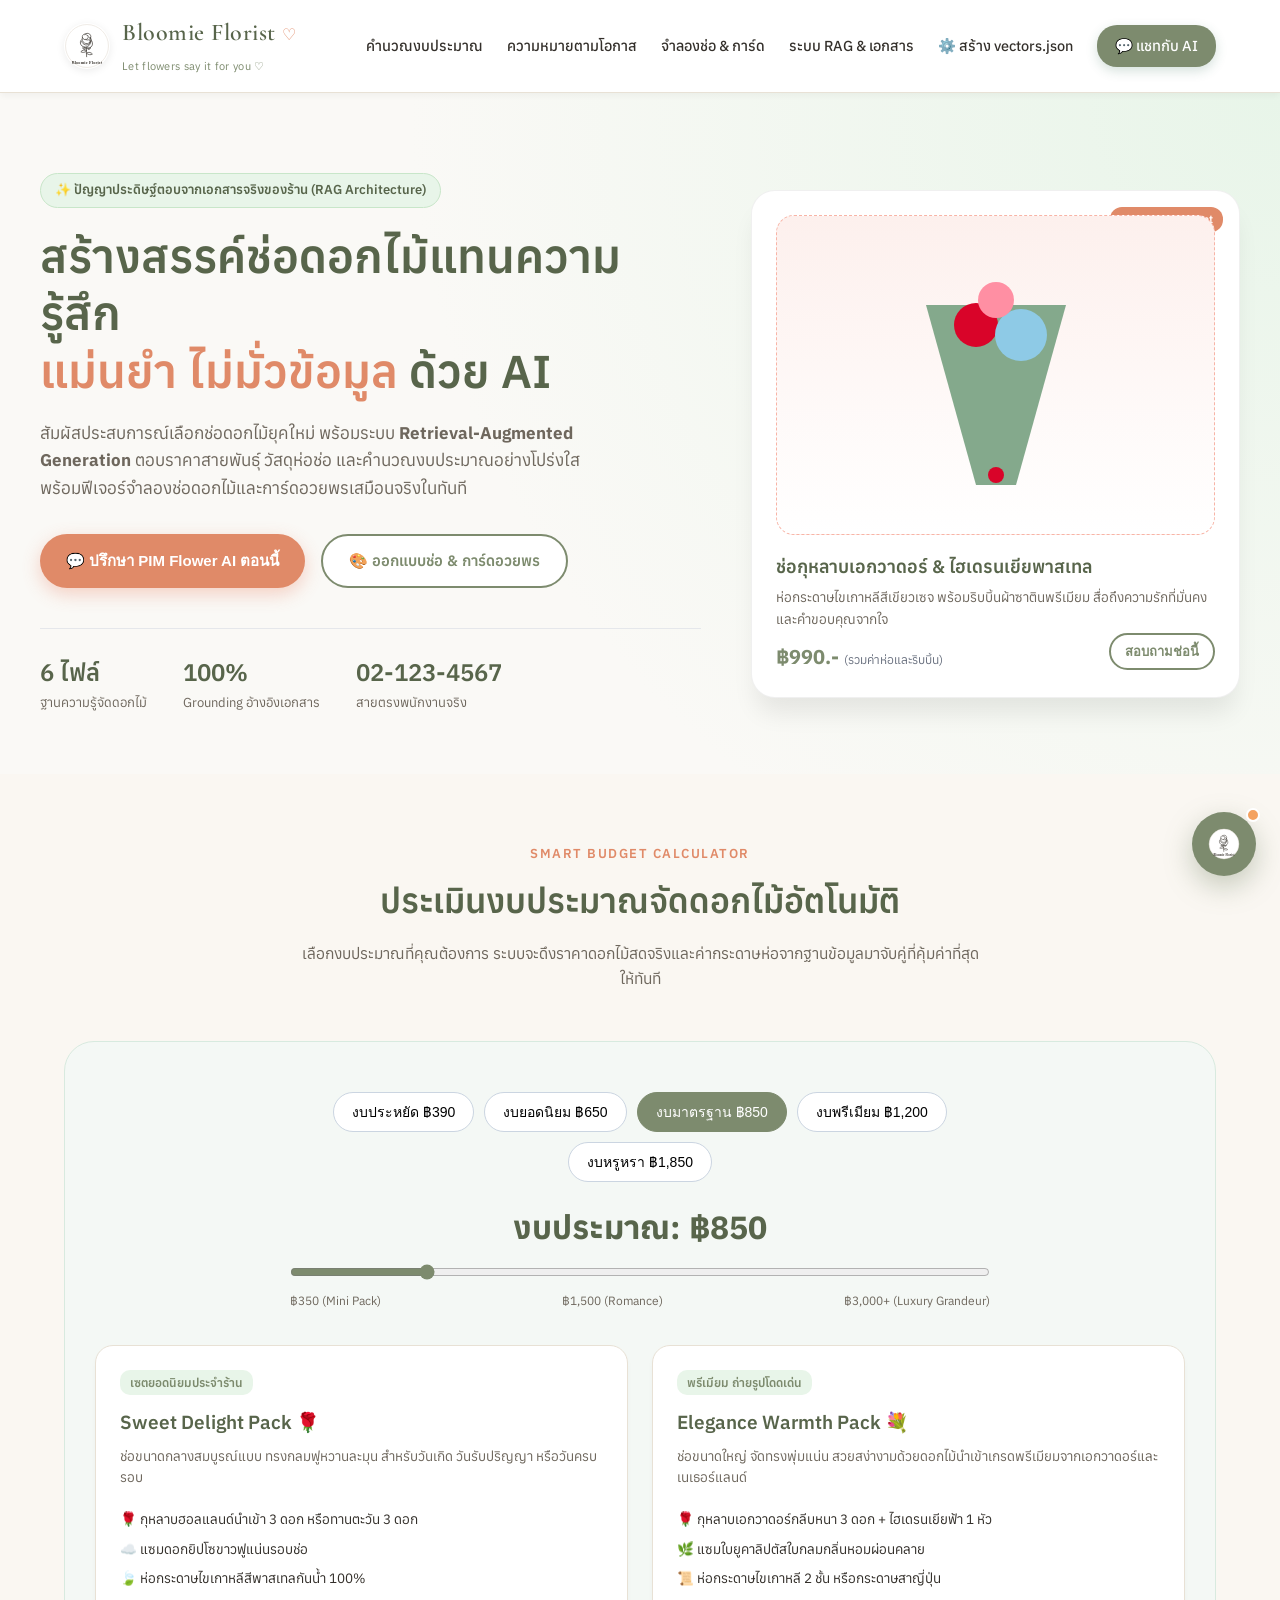
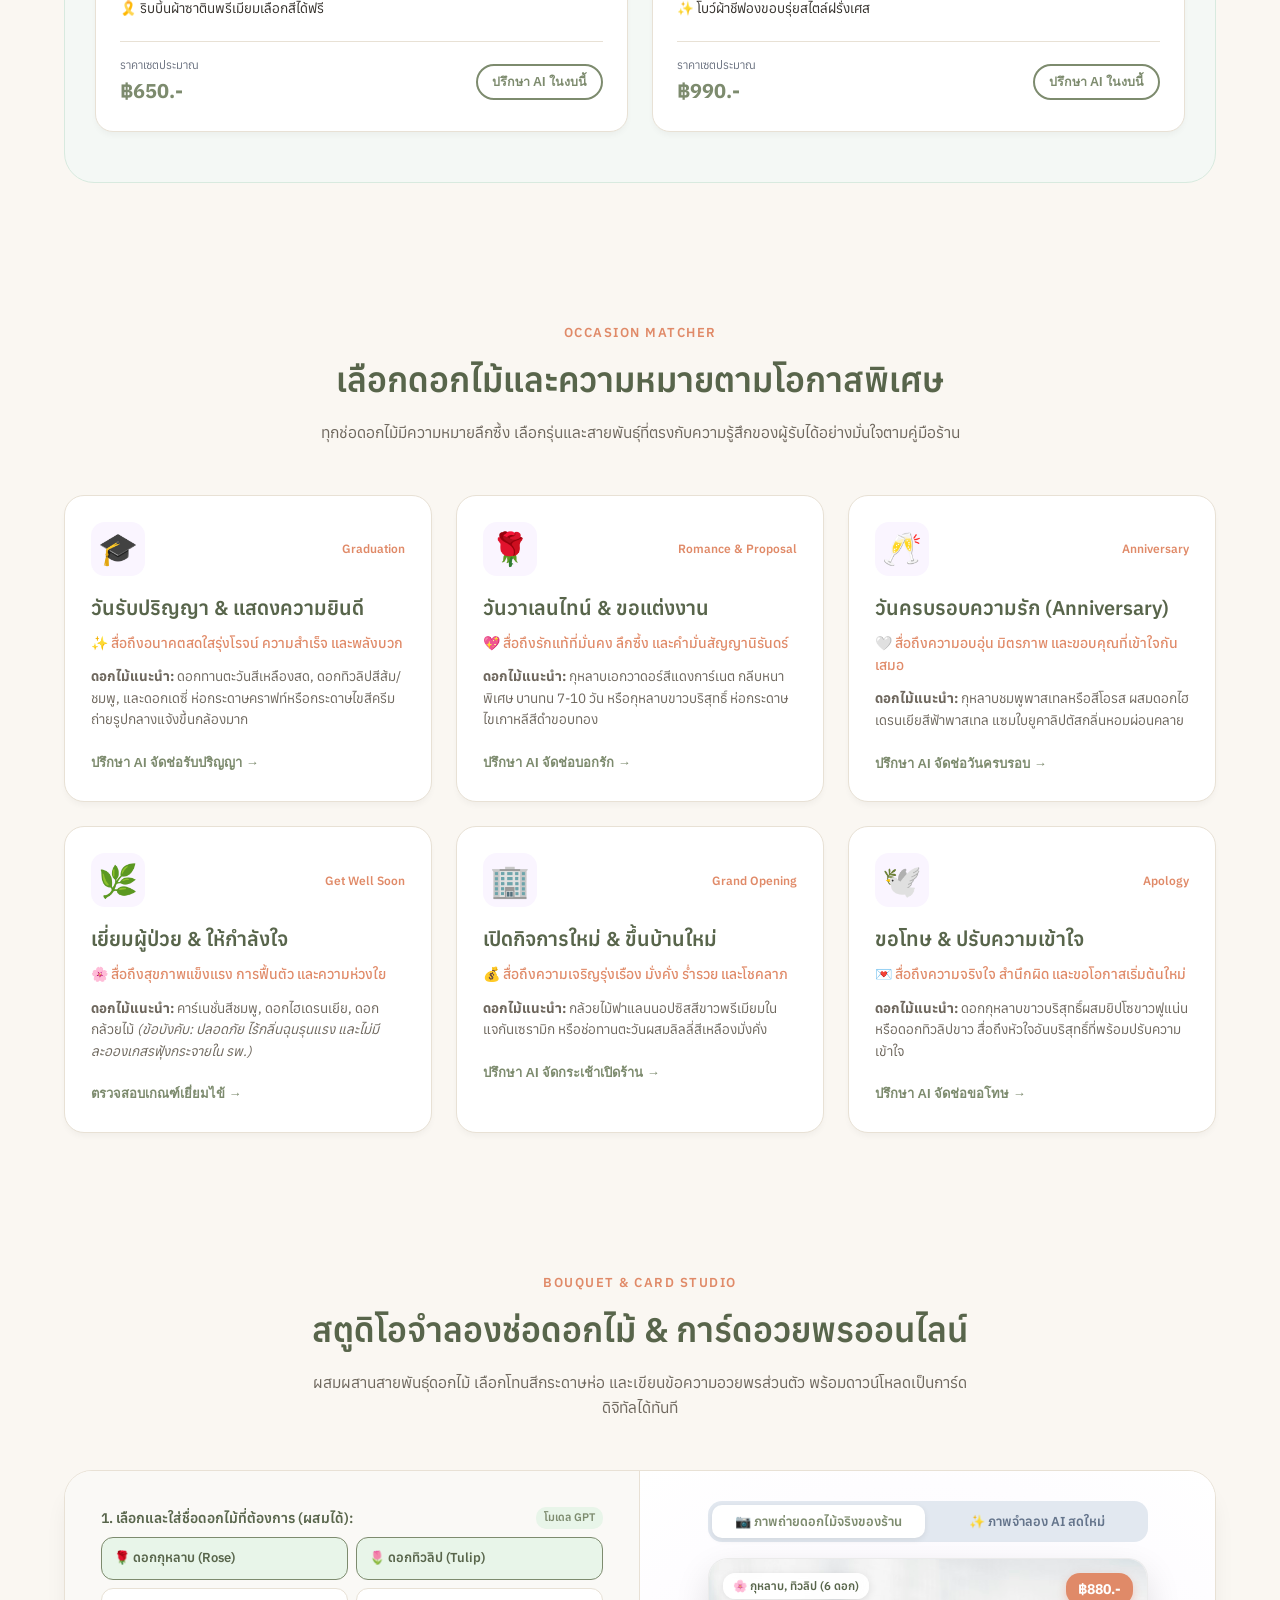
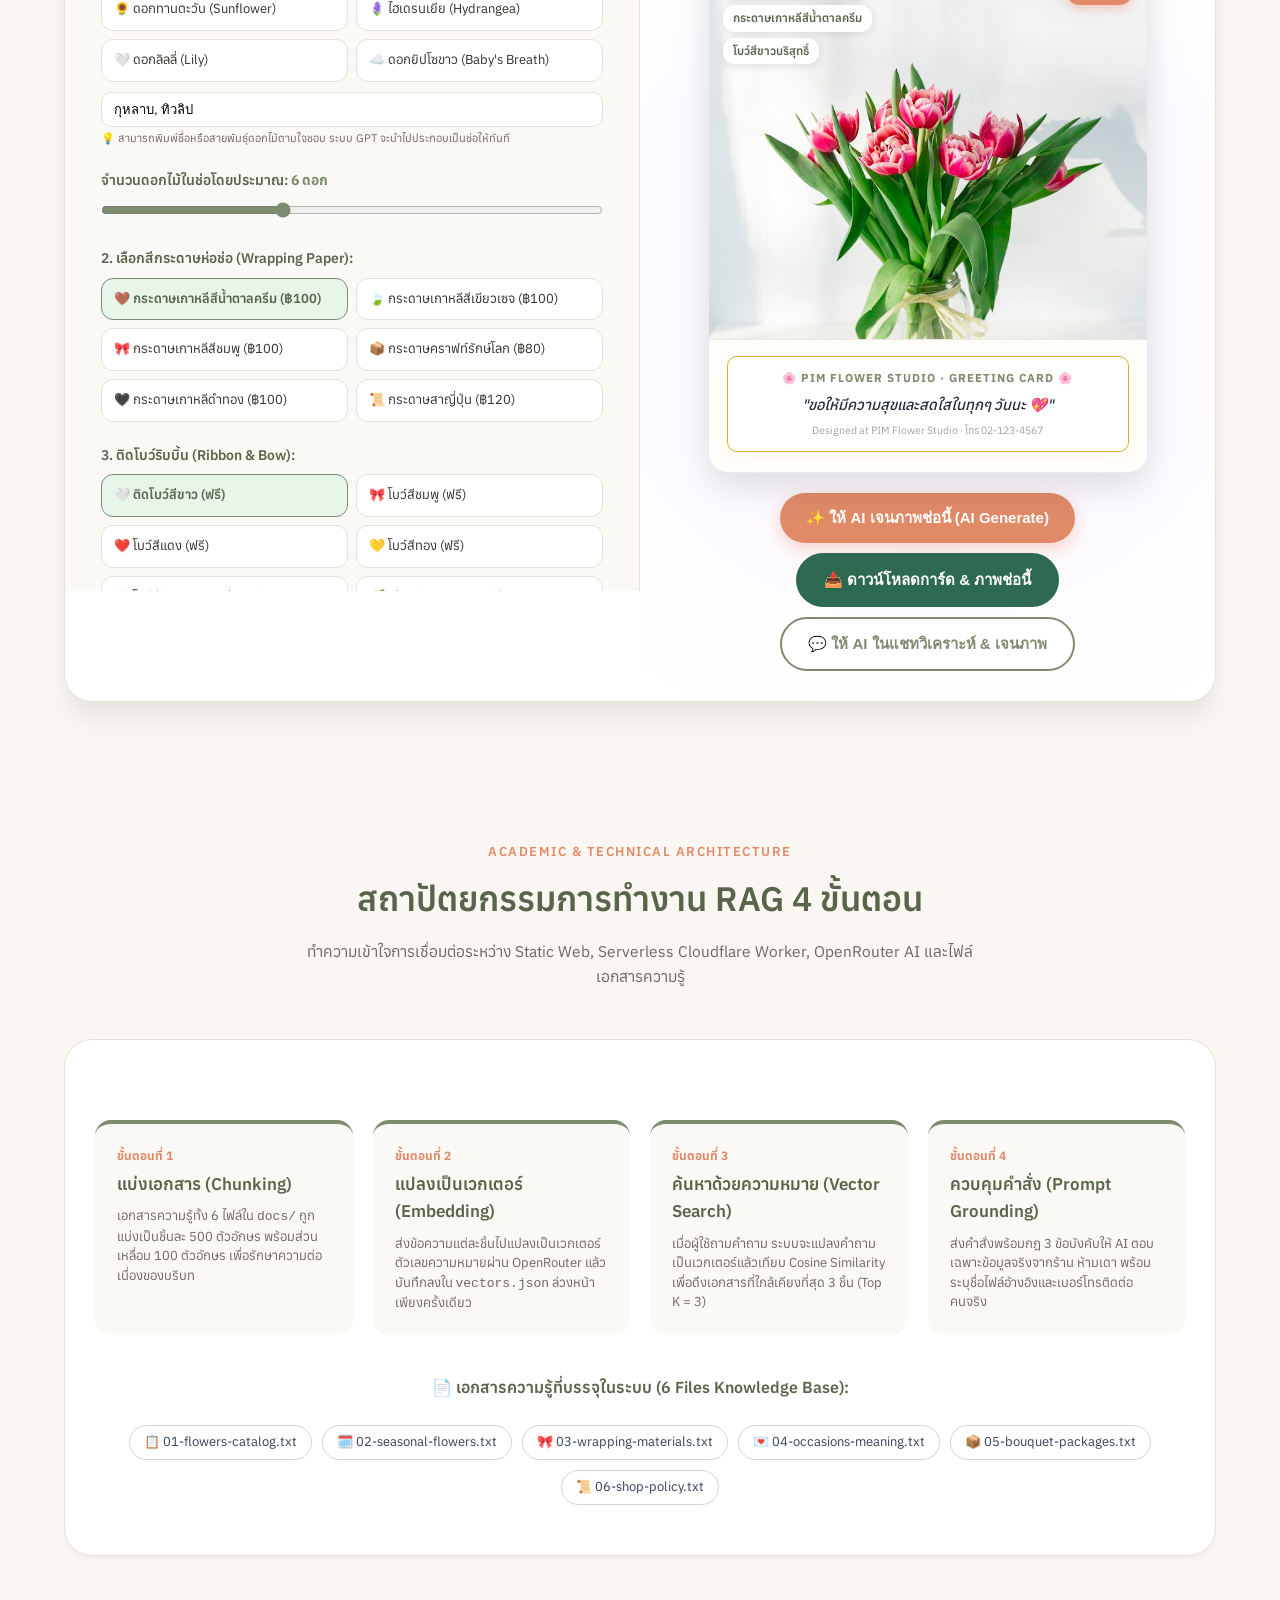
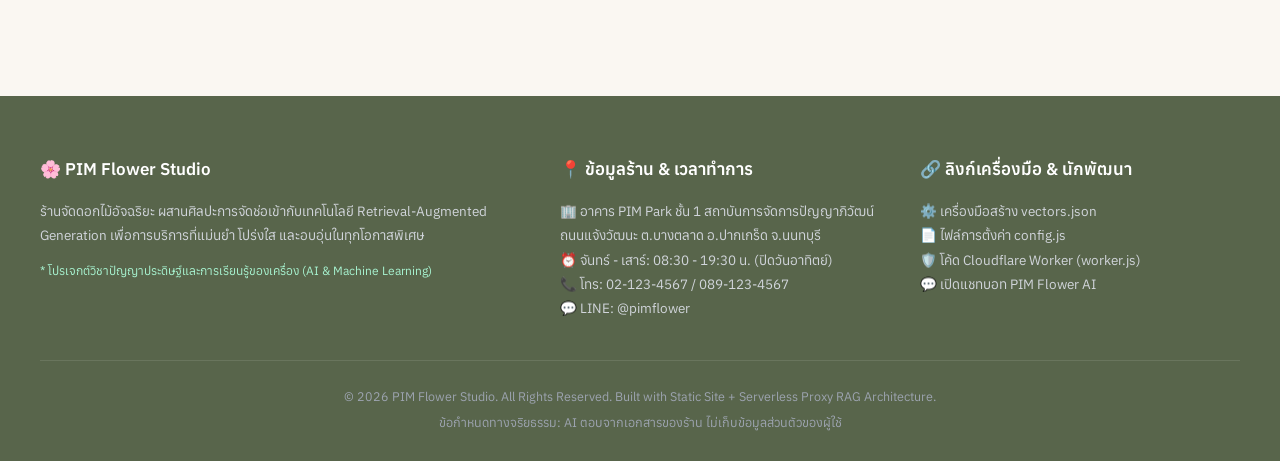
==== commit 43bb38aa: "feat: revamp chatbot widget to Bloomie Florist design with cream, beige, olive green theme, custom f" ====
--- a/index.html
+++ b/index.html
@@ -3,30 +3,33 @@
 <head>
   <meta charset="UTF-8">
   <meta name="viewport" content="width=device-width, initial-scale=1.0">
-  <title>PIM Flower Studio - ร้านดอกไม้อัจฉริยะ & AI RAG Chatbot</title>
+  <title>Bloomie Florist - ร้านดอกไม้อัจฉริยะ & AI RAG Chatbot</title>
   
-  <!-- Google Fonts: Prompt & Playfair Display -->
+  <!-- Google Fonts: Anuphan & Cormorant Garamond (Bloomie Florist) -->
   <link rel="preconnect" href="https://fonts.googleapis.com">
   <link rel="preconnect" href="https://fonts.gstatic.com" crossorigin>
-  <link href="https://fonts.googleapis.com/css2?family=Playfair+Display:ital,wght@0,600;0,700;1,600&family=Prompt:ital,wght@0,300;0,400;0,500;0,600;0,700;1,400&display=swap" rel="stylesheet">
+  <link href="https://fonts.googleapis.com/css2?family=Anuphan:wght@300;400;500;600;700&family=Cormorant+Garamond:ital,wght@0,400;0,500;0,600;0,700;1,400;1,600&family=Playfair+Display:ital,wght@0,600;0,700;1,600&family=Prompt:ital,wght@0,300;0,400;0,500;0,600;0,700;1,400&display=swap" rel="stylesheet">
 
   <style>
     :root {
-      --primary: #2D6A4F;
-      --primary-dark: #1B4332;
-      --primary-light: #40916C;
-      --accent: #E76F51;
+      --primary: #7D8B6E;        /* สีเขียวมะกอกหลัก Bloomie Florist */
+      --primary-dark: #58654B;   /* เขียวมะกอกเข้ม */
+      --primary-light: #94A385;  /* เขียวมะกอกสว่าง */
+      --accent: #E08A68;         /* ส้มคอรัลนวล */
       --accent-warm: #F4A261;
-      --soft-pink: #FDE2E4;
-      --soft-cream: #F8F9FA;
-      --sage: #D8F3DC;
-      --text-main: #1F2937;
-      --text-muted: #4B5563;
-      --border-color: #E5E7EB;
+      --cream: #FAF7F2;          /* ครีม */
+      --beige: #F3ECE2;          /* เบจ */
+      --olive: #7D8B6E;          /* เขียวมะกอก */
+      --soft-pink: #FCECEE;
+      --soft-cream: #FAF7F2;
+      --sage: #E8EFE5;
+      --text-main: #332F2A;
+      --text-muted: #6E675D;
+      --border-color: #E8E1D5;
       --card-bg: #FFFFFF;
-      --shadow-sm: 0 4px 6px -1px rgba(0, 0, 0, 0.05);
-      --shadow-md: 0 10px 15px -3px rgba(0, 0, 0, 0.08);
-      --shadow-lg: 0 20px 25px -5px rgba(0, 0, 0, 0.1);
+      --shadow-sm: 0 4px 6px -1px rgba(0, 0, 0, 0.04);
+      --shadow-md: 0 10px 15px -3px rgba(0, 0, 0, 0.06);
+      --shadow-lg: 0 20px 25px -5px rgba(0, 0, 0, 0.08);
     }
 
     * {
@@ -36,9 +39,10 @@
     }
 
     body {
-      font-family: 'Prompt', sans-serif;
+      font-family: 'Anuphan', sans-serif;
+      font-weight: 400;
       color: var(--text-main);
-      background-color: #FAF9F6;
+      background-color: #FAF7F2;
       line-height: 1.6;
       overflow-x: hidden;
     }
@@ -46,10 +50,11 @@
     h1, h2, h3, h4 {
       font-weight: 600;
       color: var(--primary-dark);
-    }
-
-    .font-serif {
-      font-family: 'Playfair Display', serif;
+      font-family: 'Anuphan', sans-serif;
+    }
+
+    .font-serif, .shop-brand-name {
+      font-family: 'Cormorant Garamond', Georgia, serif;
     }
 
     /* Navigation */
@@ -950,10 +955,10 @@
   <header>
     <div class="nav-container">
       <a href="#" class="logo">
-        <div class="logo-icon">🌸</div>
+        <img src="images/bloomie-logo.svg" alt="Bloomie Florist Logo" width="46" height="46" style="border-radius:50%; box-shadow: 0 2px 8px rgba(0,0,0,0.08);">
         <div class="logo-text">
-          <h1>PIM Flower Studio</h1>
-          <span>AI RAG Florist & Visualizer</span>
+          <h1 style="font-family: 'Cormorant Garamond', Georgia, serif; font-size: 24px; font-weight: 600; letter-spacing: 0.5px;">Bloomie Florist <span style="font-size:16px; font-weight:normal;">♡</span></h1>
+          <span style="font-family: 'Anuphan', sans-serif; font-size: 11px; color: #7D8B6E; font-weight: 400; text-transform:none; letter-spacing:0.3px;">Let flowers say it for you ♡</span>
         </div>
       </a>
 
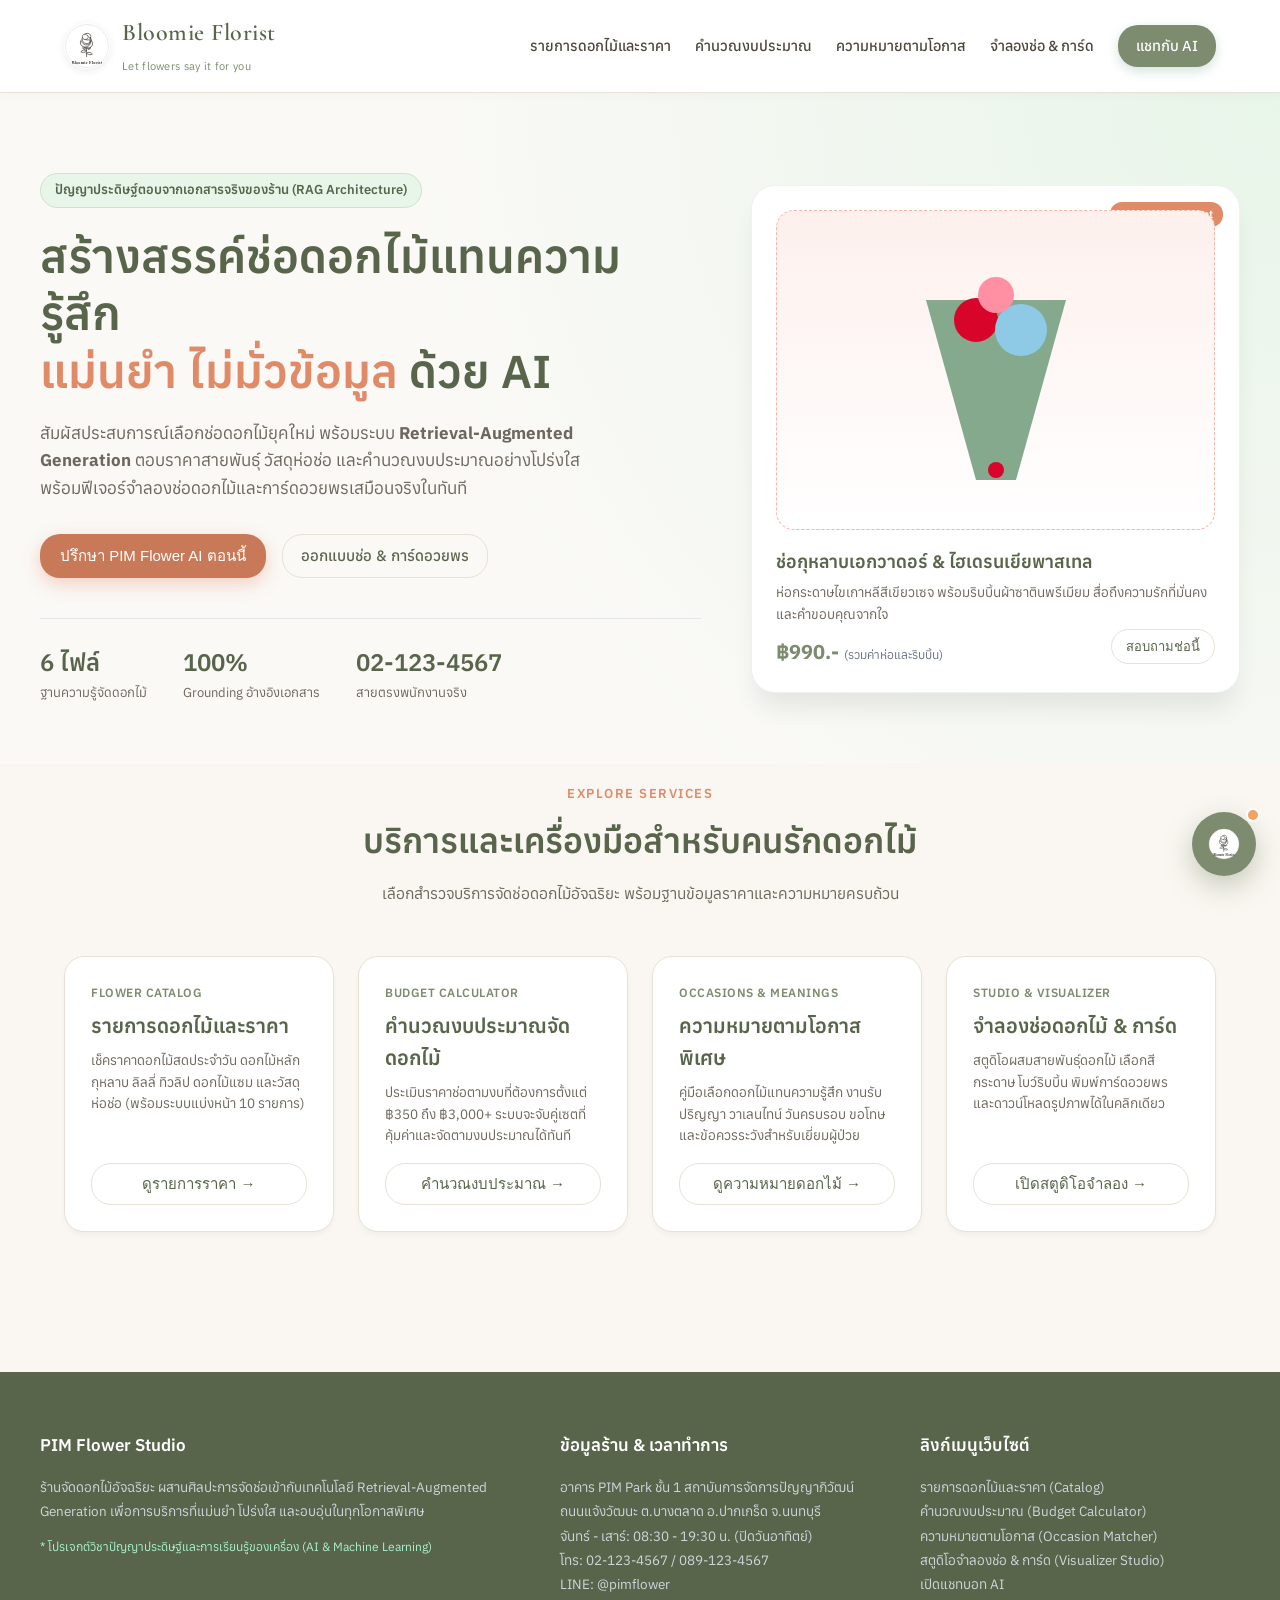
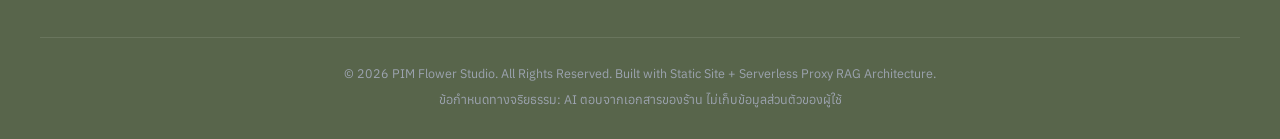
==== commit 41e6aa0e: "ต่อ key ai chat bot ให้ตอบได้" ====
--- a/index.html
+++ b/index.html
@@ -5,984 +5,44 @@
   <meta name="viewport" content="width=device-width, initial-scale=1.0">
   <title>Bloomie Florist - ร้านดอกไม้อัจฉริยะ & AI RAG Chatbot</title>
   
-  <!-- Google Fonts: Anuphan & Cormorant Garamond (Bloomie Florist) -->
+  <!-- Google Fonts: Anuphan & Cormorant Garamond -->
   <link rel="preconnect" href="https://fonts.googleapis.com">
   <link rel="preconnect" href="https://fonts.gstatic.com" crossorigin>
   <link href="https://fonts.googleapis.com/css2?family=Anuphan:wght@300;400;500;600;700&family=Cormorant+Garamond:ital,wght@0,400;0,500;0,600;0,700;1,400;1,600&family=Playfair+Display:ital,wght@0,600;0,700;1,600&family=Prompt:ital,wght@0,300;0,400;0,500;0,600;0,700;1,400&display=swap" rel="stylesheet">
 
-  <style>
-    :root {
-      --primary: #7D8B6E;        /* สีเขียวมะกอกหลัก Bloomie Florist */
-      --primary-dark: #58654B;   /* เขียวมะกอกเข้ม */
-      --primary-light: #94A385;  /* เขียวมะกอกสว่าง */
-      --accent: #E08A68;         /* ส้มคอรัลนวล */
-      --accent-warm: #F4A261;
-      --cream: #FAF7F2;          /* ครีม */
-      --beige: #F3ECE2;          /* เบจ */
-      --olive: #7D8B6E;          /* เขียวมะกอก */
-      --soft-pink: #FCECEE;
-      --soft-cream: #FAF7F2;
-      --sage: #E8EFE5;
-      --text-main: #332F2A;
-      --text-muted: #6E675D;
-      --border-color: #E8E1D5;
-      --card-bg: #FFFFFF;
-      --shadow-sm: 0 4px 6px -1px rgba(0, 0, 0, 0.04);
-      --shadow-md: 0 10px 15px -3px rgba(0, 0, 0, 0.06);
-      --shadow-lg: 0 20px 25px -5px rgba(0, 0, 0, 0.08);
-    }
-
-    * {
-      box-sizing: border-box;
-      margin: 0;
-      padding: 0;
-    }
-
-    body {
-      font-family: 'Anuphan', sans-serif;
-      font-weight: 400;
-      color: var(--text-main);
-      background-color: #FAF7F2;
-      line-height: 1.6;
-      overflow-x: hidden;
-    }
-
-    h1, h2, h3, h4 {
-      font-weight: 600;
-      color: var(--primary-dark);
-      font-family: 'Anuphan', sans-serif;
-    }
-
-    .font-serif, .shop-brand-name {
-      font-family: 'Cormorant Garamond', Georgia, serif;
-    }
-
-    /* Navigation */
-    header {
-      position: sticky;
-      top: 0;
-      z-index: 1000;
-      background: rgba(255, 255, 255, 0.95);
-      backdrop-filter: blur(10px);
-      border-bottom: 1px solid var(--border-color);
-      box-shadow: var(--shadow-sm);
-    }
-
-    .nav-container {
-      max-width: 1200px;
-      margin: 0 auto;
-      padding: 14px 24px;
-      display: flex;
-      justify-content: space-between;
-      align-items: center;
-    }
-
-    .logo {
-      display: flex;
-      align-items: center;
-      gap: 12px;
-      text-decoration: none;
-    }
-
-    .logo-icon {
-      width: 44px;
-      height: 44px;
-      border-radius: 12px;
-      background: linear-gradient(135deg, var(--primary) 0%, var(--accent) 100%);
-      display: flex;
-      align-items: center;
-      justify-content: center;
-      font-size: 22px;
-      color: white;
-      box-shadow: 0 4px 10px rgba(45, 106, 79, 0.25);
-    }
-
-    .logo-text h1 {
-      font-size: 19px;
-      font-weight: 700;
-      color: var(--primary-dark);
-      letter-spacing: -0.5px;
-    }
-
-    .logo-text span {
-      font-size: 11px;
-      color: var(--accent);
-      font-weight: 500;
-      text-transform: uppercase;
-      letter-spacing: 1px;
-    }
-
-    .nav-links {
-      display: flex;
-      gap: 24px;
-      align-items: center;
-      list-style: none;
-    }
-
-    .nav-links a {
-      text-decoration: none;
-      color: var(--text-main);
-      font-size: 14.5px;
-      font-weight: 500;
-      transition: color 0.2s;
-    }
-
-    .nav-links a:hover {
-      color: var(--primary);
-    }
-
-    .nav-cta-btn {
-      background: var(--primary);
-      color: white !important;
-      padding: 9px 18px;
-      border-radius: 20px;
-      font-weight: 500;
-      display: inline-flex;
-      align-items: center;
-      gap: 6px;
-      box-shadow: 0 4px 12px rgba(45, 106, 79, 0.2);
-      transition: transform 0.2s, background-color 0.2s;
-    }
-
-    .nav-cta-btn:hover {
-      background: var(--primary-dark);
-      transform: translateY(-2px);
-    }
-
-    /* Hero Section */
-    .hero {
-      position: relative;
-      padding: 80px 24px 60px;
-      background: radial-gradient(circle at top right, #e8f5e9 0%, #faf9f6 60%);
-      overflow: hidden;
-    }
-
-    .hero-container {
-      max-width: 1200px;
-      margin: 0 auto;
-      display: grid;
-      grid-template-columns: 1.15fr 0.85fr;
-      gap: 50px;
-      align-items: center;
-    }
-
-    .hero-badge {
-      display: inline-flex;
-      align-items: center;
-      gap: 8px;
-      background: #E8F5E9;
-      color: var(--primary-dark);
-      padding: 6px 14px;
-      border-radius: 30px;
-      font-size: 13px;
-      font-weight: 600;
-      margin-bottom: 20px;
-      border: 1px solid #C8E6C9;
-    }
-
-    .hero-title {
-      font-size: 46px;
-      line-height: 1.25;
-      margin-bottom: 20px;
-      color: var(--primary-dark);
-    }
-
-    .hero-title span.highlight {
-      color: var(--accent);
-      position: relative;
-    }
-
-    .hero-subtitle {
-      font-size: 17px;
-      color: var(--text-muted);
-      margin-bottom: 32px;
-      max-width: 580px;
-    }
-
-    .hero-actions {
-      display: flex;
-      flex-wrap: wrap;
-      gap: 16px;
-      margin-bottom: 40px;
-    }
-
-    .btn {
-      padding: 13px 26px;
-      border-radius: 30px;
-      font-size: 15px;
-      font-weight: 600;
-      text-decoration: none;
-      cursor: pointer;
-      display: inline-flex;
-      align-items: center;
-      justify-content: center;
-      gap: 8px;
-      transition: all 0.25s ease;
-      border: none;
-    }
-
-    .btn-accent {
-      background: var(--accent);
-      color: white;
-      box-shadow: 0 6px 18px rgba(231, 111, 81, 0.3);
-    }
-
-    .btn-accent:hover {
-      background: #D95D39;
-      transform: translateY(-2px);
-      box-shadow: 0 8px 24px rgba(231, 111, 81, 0.4);
-    }
-
-    .btn-outline {
-      background: white;
-      color: var(--primary);
-      border: 2px solid var(--primary);
-    }
-
-    .btn-outline:hover {
-      background: #E8F5E9;
-      transform: translateY(-2px);
-    }
-
-    .hero-stats {
-      display: flex;
-      gap: 36px;
-      border-top: 1px solid #E5E7EB;
-      padding-top: 24px;
-    }
-
-    .stat-item h3 {
-      font-size: 24px;
-      color: var(--primary-dark);
-      margin-bottom: 2px;
-    }
-
-    .stat-item p {
-      font-size: 13px;
-      color: var(--text-muted);
-    }
-
-    /* Hero Card Display */
-    .hero-card-preview {
-      background: white;
-      border-radius: 24px;
-      padding: 24px;
-      box-shadow: var(--shadow-lg);
-      border: 1px solid rgba(0,0,0,0.06);
-      position: relative;
-    }
-
-    .preview-badge {
-      position: absolute;
-      top: 16px;
-      right: 16px;
-      background: var(--accent);
-      color: white;
-      font-size: 11px;
-      padding: 4px 10px;
-      border-radius: 12px;
-      font-weight: 600;
-    }
-
-    .flower-visual-box {
-      width: 100%;
-      height: 320px;
-      background: linear-gradient(180deg, #FDF0ED 0%, #FFFFFF 100%);
-      border-radius: 18px;
-      display: flex;
-      align-items: center;
-      justify-content: center;
-      position: relative;
-      overflow: hidden;
-      border: 1px dashed #F8B4A6;
-    }
-
-    .hero-card-details {
-      margin-top: 18px;
-    }
-
-    .hero-card-details h4 {
-      font-size: 18px;
-      margin-bottom: 6px;
-    }
-
-    .hero-card-details p {
-      font-size: 13.5px;
-      color: var(--text-muted);
-    }
-
-    .price-tag {
-      font-size: 20px;
-      font-weight: 700;
-      color: var(--primary);
-      margin-top: 10px;
-    }
-
-    /* Section Global Styles */
-    section {
-      padding: 70px 24px;
-    }
-
-    .section-container {
-      max-width: 1200px;
-      margin: 0 auto;
-    }
-
-    .section-header {
-      text-align: center;
-      max-width: 680px;
-      margin: 0 auto 50px;
-    }
-
-    .section-tag {
-      color: var(--accent);
-      font-weight: 600;
-      font-size: 13px;
-      text-transform: uppercase;
-      letter-spacing: 1.5px;
-      margin-bottom: 8px;
-      display: block;
-    }
-
-    .section-header h2 {
-      font-size: 34px;
-      margin-bottom: 14px;
-    }
-
-    .section-header p {
-      color: var(--text-muted);
-      font-size: 15.5px;
-    }
-
-    /* Feature 1: Smart Budget Calculator */
-    .budget-section {
-      background: #F4F8F5;
-      border-radius: 30px;
-      padding: 50px 30px;
-      margin-top: 20px;
-      border: 1px solid #D8EADF;
-    }
-
-    .budget-controls {
-      display: flex;
-      flex-direction: column;
-      align-items: center;
-      gap: 20px;
-      max-width: 700px;
-      margin: 0 auto 35px;
-    }
-
-    .budget-preset-pills {
-      display: flex;
-      gap: 10px;
-      flex-wrap: wrap;
-      justify-content: center;
-    }
-
-    .budget-pill {
-      background: white;
-      border: 1.5px solid #CBD5E1;
-      padding: 8px 18px;
-      border-radius: 20px;
-      font-size: 14px;
-      font-weight: 500;
-      cursor: pointer;
-      transition: all 0.2s;
-    }
-
-    .budget-pill.active, .budget-pill:hover {
-      background: var(--primary);
-      color: white;
-      border-color: var(--primary);
-    }
-
-    .budget-slider-wrapper {
-      width: 100%;
-      text-align: center;
-    }
-
-    .budget-slider-wrapper input[type="range"] {
-      width: 100%;
-      height: 8px;
-      border-radius: 4px;
-      background: #CBD5E1;
-      outline: none;
-      accent-color: var(--primary);
-      margin: 15px 0;
-    }
-
-    .budget-display-amount {
-      font-size: 32px;
-      font-weight: 700;
-      color: var(--primary-dark);
-    }
-
-    .budget-result-cards {
-      display: grid;
-      grid-template-columns: repeat(auto-fit, minmax(280px, 1fr));
-      gap: 24px;
-    }
-
-    .plan-card {
-      background: white;
-      border-radius: 18px;
-      padding: 24px;
-      border: 1px solid var(--border-color);
-      box-shadow: var(--shadow-sm);
-      display: flex;
-      flex-direction: column;
-      justify-content: space-between;
-      transition: transform 0.2s, box-shadow 0.2s;
-    }
-
-    .plan-card:hover {
-      transform: translateY(-4px);
-      box-shadow: var(--shadow-md);
-    }
-
-    .plan-badge {
-      background: #E8F5E9;
-      color: var(--primary);
-      font-size: 12px;
-      font-weight: 600;
-      padding: 3px 10px;
-      border-radius: 10px;
-      width: fit-content;
-      margin-bottom: 12px;
-    }
-
-    .plan-card h3 {
-      font-size: 19px;
-      margin-bottom: 8px;
-    }
-
-    .plan-card p {
-      font-size: 13.5px;
-      color: var(--text-muted);
-      margin-bottom: 16px;
-    }
-
-    .plan-items-list {
-      list-style: none;
-      font-size: 13.5px;
-      margin-bottom: 18px;
-      flex: 1;
-    }
-
-    .plan-items-list li {
-      padding: 4px 0;
-      display: flex;
-      align-items: center;
-      gap: 6px;
-    }
-
-    .plan-price-row {
-      display: flex;
-      justify-content: space-between;
-      align-items: center;
-      padding-top: 14px;
-      border-top: 1px solid var(--border-color);
-    }
-
-    .plan-price {
-      font-size: 20px;
-      font-weight: 700;
-      color: var(--primary);
-    }
-
-    /* Feature 2: Occasion Matcher */
-    .occasion-grid {
-      display: grid;
-      grid-template-columns: repeat(auto-fit, minmax(320px, 1fr));
-      gap: 24px;
-    }
-
-    .occasion-card {
-      background: white;
-      border-radius: 20px;
-      padding: 26px;
-      border: 1px solid var(--border-color);
-      box-shadow: var(--shadow-sm);
-      transition: all 0.25s ease;
-      cursor: pointer;
-      position: relative;
-    }
-
-    .occasion-card:hover {
-      border-color: var(--primary);
-      box-shadow: var(--shadow-md);
-      transform: translateY(-3px);
-    }
-
-    .occasion-icon-bar {
-      display: flex;
-      justify-content: space-between;
-      align-items: center;
-      margin-bottom: 16px;
-    }
-
-    .occasion-emoji {
-      font-size: 32px;
-      background: #FAF5FF;
-      width: 54px;
-      height: 54px;
-      display: flex;
-      align-items: center;
-      justify-content: center;
-      border-radius: 14px;
-    }
-
-    .occasion-card h3 {
-      font-size: 20px;
-      margin-bottom: 8px;
-    }
-
-    .occasion-meaning {
-      font-size: 14px;
-      color: var(--accent);
-      font-weight: 500;
-      margin-bottom: 12px;
-    }
-
-    .occasion-flowers {
-      font-size: 13.5px;
-      color: var(--text-muted);
-      margin-bottom: 18px;
-      line-height: 1.6;
-    }
-
-    .occasion-ask-btn {
-      font-size: 13px;
-      color: var(--primary);
-      font-weight: 600;
-      display: inline-flex;
-      align-items: center;
-      gap: 4px;
-      background: none;
-      border: none;
-      cursor: pointer;
-      padding: 0;
-    }
-
-    /* Feature 3: Bouquet Visualizer & Greeting Card Studio */
-    .visualizer-section {
-      background: white;
-      border-radius: 28px;
-      box-shadow: var(--shadow-lg);
-      border: 1px solid var(--border-color);
-      overflow: hidden;
-      margin-top: 30px;
-    }
-
-    .visualizer-layout {
-      display: grid;
-      grid-template-columns: 1fr 1fr;
-    }
-
-    @media (max-width: 900px) {
-      .visualizer-layout {
-        grid-template-columns: 1fr;
-      }
-    }
-
-    .visualizer-controls {
-      padding: 36px;
-      border-right: 1px solid var(--border-color);
-      background: #FAF9F6;
-      max-height: 720px;
-      overflow-y: auto;
-    }
-
-    .control-group {
-      margin-bottom: 22px;
-    }
-
-    .control-group label {
-      display: block;
-      font-size: 14px;
-      font-weight: 600;
-      color: var(--primary-dark);
-      margin-bottom: 8px;
-    }
-
-    .option-grid {
-      display: grid;
-      grid-template-columns: repeat(2, 1fr);
-      gap: 8px;
-    }
-
-    .option-card {
-      background: white;
-      border: 1.5px solid var(--border-color);
-      padding: 10px 12px;
-      border-radius: 12px;
-      font-size: 13px;
-      cursor: pointer;
-      display: flex;
-      align-items: center;
-      gap: 8px;
-      transition: all 0.2s;
-    }
-
-    .option-card.active {
-      border-color: var(--primary);
-      background: #E8F5E9;
-      font-weight: 600;
-      color: var(--primary-dark);
-    }
-
-    .option-card input[type="radio"] {
-      display: none;
-    }
-
-    .visualizer-canvas-panel {
-      padding: 30px 24px;
-      display: flex;
-      flex-direction: column;
-      align-items: center;
-      justify-content: center;
-      background: radial-gradient(circle, #FAF5FF 0%, #FFFFFF 100%);
-    }
-
-    .studio-mode-tabs {
-      display: flex;
-      background: #E2E8F0;
-      padding: 4px;
-      border-radius: 14px;
-      margin-bottom: 16px;
-      width: 100%;
-      max-width: 440px;
-      gap: 6px;
-    }
-
-    .studio-tab-btn {
-      flex: 1;
-      padding: 8px 12px;
-      font-size: 13px;
-      font-weight: 600;
-      border: none;
-      border-radius: 10px;
-      cursor: pointer;
-      background: transparent;
-      color: #64748B;
-      transition: all 0.2s;
-      font-family: inherit;
-    }
-
-    .studio-tab-btn.active {
-      background: #FFFFFF;
-      color: var(--primary);
-      box-shadow: 0 2px 6px rgba(0,0,0,0.08);
-    }
-
-    .studio-preview-box {
-      width: 100%;
-      max-width: 440px;
-      background: #FFFFFF;
-      border-radius: 20px;
-      box-shadow: 0 14px 35px rgba(0,0,0,0.12);
-      border: 1px solid rgba(0,0,0,0.08);
-      overflow: hidden;
-      display: flex;
-      flex-direction: column;
-      position: relative;
-    }
-
-    .studio-photo-frame {
-      position: relative;
-      width: 100%;
-      height: 380px;
-      background: #F1F5F9;
-      overflow: hidden;
-    }
-
-    .studio-photo-frame img {
-      width: 100%;
-      height: 100%;
-      object-fit: cover;
-      transition: transform 0.4s ease, opacity 0.3s ease;
-      display: block;
-    }
-
-    .studio-photo-frame:hover img {
-      transform: scale(1.03);
-    }
-
-    .studio-badge-overlay {
-      position: absolute;
-      top: 14px;
-      left: 14px;
-      display: flex;
-      flex-direction: column;
-      gap: 6px;
-      z-index: 5;
-    }
-
-    .studio-badge-pill {
-      background: rgba(255, 255, 255, 0.92);
-      backdrop-filter: blur(6px);
-      padding: 4px 10px;
-      border-radius: 12px;
-      font-size: 11.5px;
-      font-weight: 600;
-      color: var(--primary-dark);
-      box-shadow: 0 2px 8px rgba(0,0,0,0.1);
-      width: fit-content;
-    }
-
-    .studio-price-badge {
-      position: absolute;
-      top: 14px;
-      right: 14px;
-      background: var(--accent);
-      color: white;
-      padding: 5px 12px;
-      border-radius: 14px;
-      font-size: 14px;
-      font-weight: 700;
-      box-shadow: 0 4px 10px rgba(231, 111, 81, 0.3);
-      z-index: 5;
-    }
-
-    .studio-card-box {
-      background: #FFFDF9;
-      padding: 16px 18px 20px;
-      border-top: 1px solid #F1E9DB;
-      position: relative;
-      text-align: center;
-    }
-
-    .studio-card-inner {
-      border: 1.5px solid #D4AF37;
-      padding: 12px 14px;
-      border-radius: 10px;
-      background: #FFFFFF;
-      position: relative;
-      box-shadow: 0 4px 12px rgba(212, 175, 55, 0.08);
-    }
-
-    .studio-card-title {
-      font-size: 11.5px;
-      font-weight: 700;
-      color: var(--primary);
-      letter-spacing: 1px;
-      margin-bottom: 6px;
-    }
-
-    .studio-card-message {
-      font-size: 14.5px;
-      color: #1F2937;
-      font-style: italic;
-      font-weight: 500;
-      min-height: 22px;
-      word-break: break-word;
-    }
-
-    .studio-card-footer {
-      font-size: 10.5px;
-      color: #9CA3AF;
-      margin-top: 6px;
-    }
-
-    .studio-shimmer-loader {
-      position: absolute;
-      top: 0; left: 0; right: 0; bottom: 0;
-      background: rgba(255, 255, 255, 0.92);
-      backdrop-filter: blur(5px);
-      display: none;
-      flex-direction: column;
-      align-items: center;
-      justify-content: center;
-      gap: 12px;
-      z-index: 10;
-    }
-
-    .studio-spinner {
-      width: 44px;
-      height: 44px;
-      border: 4px solid #E2E8F0;
-      border-top-color: var(--accent);
-      border-radius: 50%;
-      animation: studioSpin 0.8s linear infinite;
-    }
-
-    @keyframes studioSpin {
-      to { transform: rotate(360deg); }
-    }
-
-    .canvas-actions {
-      margin-top: 20px;
-      display: flex;
-      gap: 10px;
-      flex-wrap: wrap;
-      justify-content: center;
-      width: 100%;
-      max-width: 440px;
-    }
-
-    /* RAG Explainer Section */
-    .rag-section {
-      background: #FFFFFF;
-      border-radius: 28px;
-      padding: 50px 30px;
-      border: 1px solid var(--border-color);
-      box-shadow: var(--shadow-sm);
-    }
-
-    .rag-steps-grid {
-      display: grid;
-      grid-template-columns: repeat(auto-fit, minmax(240px, 1fr));
-      gap: 20px;
-      margin-top: 30px;
-    }
-
-    .rag-step-card {
-      background: #FAF9F6;
-      border-radius: 16px;
-      padding: 22px;
-      border-top: 4px solid var(--primary);
-    }
-
-    .rag-step-num {
-      font-size: 12px;
-      font-weight: 700;
-      color: var(--accent);
-      text-transform: uppercase;
-      margin-bottom: 6px;
-    }
-
-    .rag-step-card h4 {
-      font-size: 17px;
-      margin-bottom: 8px;
-    }
-
-    .rag-step-card p {
-      font-size: 13px;
-      color: var(--text-muted);
-      line-height: 1.5;
-    }
-
-    /* Knowledge Files Showcase */
-    .docs-badge-row {
-      display: flex;
-      flex-wrap: wrap;
-      gap: 10px;
-      justify-content: center;
-      margin-top: 25px;
-    }
-
-    .doc-badge-pill {
-      background: white;
-      border: 1px solid #CBD5E1;
-      padding: 6px 14px;
-      border-radius: 20px;
-      font-size: 13px;
-      display: flex;
-      align-items: center;
-      gap: 6px;
-      color: #334155;
-    }
-
-    /* Footer */
-    footer {
-      background: var(--primary-dark);
-      color: #FFFFFF;
-      padding: 60px 24px 30px;
-      margin-top: 70px;
-    }
-
-    .footer-container {
-      max-width: 1200px;
-      margin: 0 auto;
-      display: grid;
-      grid-template-columns: 1.5fr 1fr 1fr;
-      gap: 40px;
-      padding-bottom: 40px;
-      border-bottom: 1px solid rgba(255, 255, 255, 0.1);
-    }
-
-    .footer-col h4 {
-      color: white;
-      font-size: 17px;
-      margin-bottom: 16px;
-    }
-
-    .footer-col p, .footer-col li {
-      color: #D1D5DB;
-      font-size: 13.5px;
-      line-height: 1.8;
-      list-style: none;
-    }
-
-    .footer-col a {
-      color: #D1D5DB;
-      text-decoration: none;
-      transition: color 0.2s;
-    }
-
-    .footer-col a:hover {
-      color: var(--accent-warm);
-    }
-
-    .footer-bottom {
-      max-width: 1200px;
-      margin: 25px auto 0;
-      text-align: center;
-      font-size: 12.5px;
-      color: #9CA3AF;
-      display: flex;
-      flex-direction: column;
-      gap: 6px;
-    }
-
-    /* Responsive */
-    @media (max-width: 860px) {
-      .hero-container {
-        grid-template-columns: 1fr;
-        text-align: center;
-      }
-      .hero-title { font-size: 34px; }
-      .hero-actions { justify-content: center; }
-      .hero-stats { justify-content: center; }
-      .nav-links { display: none; }
-      .footer-container { grid-template-columns: 1fr; }
-    }
-  </style>
+  <link rel="stylesheet" href="style.css">
 </head>
 <body>
-
   <!-- Header Navigation -->
   <header>
     <div class="nav-container">
-      <a href="#" class="logo">
+      <a href="index.html" class="logo">
         <img src="images/bloomie-logo.svg" alt="Bloomie Florist Logo" width="46" height="46" style="border-radius:50%; box-shadow: 0 2px 8px rgba(0,0,0,0.08);">
         <div class="logo-text">
-          <h1 style="font-family: 'Cormorant Garamond', Georgia, serif; font-size: 24px; font-weight: 600; letter-spacing: 0.5px;">Bloomie Florist <span style="font-size:16px; font-weight:normal;">♡</span></h1>
-          <span style="font-family: 'Anuphan', sans-serif; font-size: 11px; color: #7D8B6E; font-weight: 400; text-transform:none; letter-spacing:0.3px;">Let flowers say it for you ♡</span>
+          <h1 style="font-family: 'Cormorant Garamond', Georgia, serif; font-size: 24px; font-weight: 600; letter-spacing: 0.5px;">Bloomie Florist</h1>
+          <span style="font-family: 'Anuphan', sans-serif; font-size: 11px; color: #7D8B6E; font-weight: 400; text-transform:none; letter-spacing:0.3px;">Let flowers say it for you</span>
         </div>
       </a>
 
       <ul class="nav-links">
-        <li><a href="#budget">คำนวณงบประมาณ</a></li>
-        <li><a href="#occasions">ความหมายตามโอกาส</a></li>
-        <li><a href="#visualizer">จำลองช่อ & การ์ด</a></li>
-        <li><a href="#rag-knowledge">ระบบ RAG & เอกสาร</a></li>
-        <li><a href="build-vectors.html" target="_blank" title="เครื่องมือสร้างเวกเตอร์">⚙️ สร้าง vectors.json</a></li>
+        <li><a href="catalog.html">รายการดอกไม้และราคา</a></li>
+        <li><a href="budget.html">คำนวณงบประมาณ</a></li>
+        <li><a href="occasions.html">ความหมายตามโอกาส</a></li>
+        <li><a href="visualizer.html">จำลองช่อ & การ์ด</a></li>
         <li>
           <a href="javascript:void(0)" onclick="if(window.PimBot) window.PimBot.open();" class="nav-cta-btn">
-            💬 แชทกับ AI
+             แชทกับ AI
           </a>
         </li>
       </ul>
     </div>
   </header>
-
   <!-- Hero Section -->
   <section class="hero">
     <div class="hero-container">
       <div class="hero-content">
         <div class="hero-badge">
-          ✨ ปัญญาประดิษฐ์ตอบจากเอกสารจริงของร้าน (RAG Architecture)
+           ปัญญาประดิษฐ์ตอบจากเอกสารจริงของร้าน (RAG Architecture)
         </div>
         <h1 class="hero-title">
           สร้างสรรค์ช่อดอกไม้แทนความรู้สึก <br>
@@ -994,10 +54,10 @@
 
         <div class="hero-actions">
           <button class="btn btn-accent" onclick="if(window.PimBot) window.PimBot.open();">
-            💬 ปรึกษา PIM Flower AI ตอนนี้
+             ปรึกษา PIM Flower AI ตอนนี้
           </button>
           <a href="#visualizer" class="btn btn-outline">
-            🎨 ออกแบบช่อ & การ์ดอวยพร
+             ออกแบบช่อ & การ์ดอวยพร
           </a>
         </div>
 
@@ -1038,799 +98,79 @@
   </section>
 
   <!-- Feature 1: Smart Budget Calculator Section -->
-  <section id="budget" class="section-container">
+  
+
+
+  <!-- Feature Quick Links Grid Section -->
+  <section class="section-container" style="padding-top:20px;">
     <div class="section-header">
-      <span class="section-tag">Smart Budget Calculator</span>
-      <h2>ประเมินงบประมาณจัดดอกไม้อัตโนมัติ</h2>
-      <p>เลือกงบประมาณที่คุณต้องการ ระบบจะดึงราคาดอกไม้สดจริงและค่ากระดาษห่อจากฐานข้อมูลมาจับคู่ที่คุ้มค่าที่สุดให้ทันที</p>
-    </div>
-
-    <div class="budget-section">
-      <div class="budget-controls">
-        <div class="budget-preset-pills">
-          <button class="budget-pill" onclick="setBudget(390)">งบประหยัด ฿390</button>
-          <button class="budget-pill" onclick="setBudget(650)">งบยอดนิยม ฿650</button>
-          <button class="budget-pill active" onclick="setBudget(850)">งบมาตรฐาน ฿850</button>
-          <button class="budget-pill" onclick="setBudget(1200)">งบพรีเมียม ฿1,200</button>
-          <button class="budget-pill" onclick="setBudget(1850)">งบหรูหรา ฿1,850</button>
-        </div>
-
-        <div class="budget-slider-wrapper">
-          <div class="budget-display-amount">
-            งบประมาณ: <span id="budgetDisplayVal">฿850</span>
-          </div>
-          <input type="range" id="budgetRange" min="350" max="3000" step="50" value="850" oninput="updateBudgetSlider(this.value)">
-          <div style="display:flex; justify-content:space-between; font-size:12px; color:var(--text-muted);">
-            <span>฿350 (Mini Pack)</span>
-            <span>฿1,500 (Romance)</span>
-            <span>฿3,000+ (Luxury Grandeur)</span>
-          </div>
-        </div>
-      </div>
-
-      <div class="budget-result-cards" id="budgetCardsContainer">
-        <!-- ไดนามิกการ์ดคำนวณงบประมาณ -->
-      </div>
+      <span class="section-tag">Explore Services</span>
+      <h2>บริการและเครื่องมือสำหรับคนรักดอกไม้</h2>
+      <p>เลือกสำรวจบริการจัดช่อดอกไม้อัจฉริยะ พร้อมฐานข้อมูลราคาและความหมายครบถ้วน</p>
+    </div>
+
+    <div style="display:grid; grid-template-columns:repeat(auto-fit, minmax(260px, 1fr)); gap:24px; margin-top:20px;">
+      
+      <!-- Card 1 -->
+      <a href="catalog.html" style="text-decoration:none; color:inherit;">
+        <div class="occasion-card" style="height:100%; display:flex; flex-direction:column; justify-content:space-between;">
+          <div>
+            <div style="font-size:12px; font-weight:600; color:var(--primary); text-transform:uppercase; letter-spacing:0.5px;">Flower Catalog</div>
+            <h3 style="margin-top:8px;">รายการดอกไม้และราคา</h3>
+            <p style="color:var(--text-muted); font-size:13.5px; margin-top:6px;">
+              เช็คราคาดอกไม้สดประจำวัน ดอกไม้หลัก กุหลาบ ลิลลี่ ทิวลิป ดอกไม้แซม และวัสดุห่อช่อ (พร้อมระบบแบ่งหน้า 10 รายการ)
+            </p>
+          </div>
+          <button class="btn btn-outline" style="width:100%; margin-top:16px;">ดูรายการราคา →</button>
+        </div>
+      </a>
+
+      <!-- Card 2 -->
+      <a href="budget.html" style="text-decoration:none; color:inherit;">
+        <div class="occasion-card" style="height:100%; display:flex; flex-direction:column; justify-content:space-between;">
+          <div>
+            <div style="font-size:12px; font-weight:600; color:var(--primary); text-transform:uppercase; letter-spacing:0.5px;">Budget Calculator</div>
+            <h3 style="margin-top:8px;">คำนวณงบประมาณจัดดอกไม้</h3>
+            <p style="color:var(--text-muted); font-size:13.5px; margin-top:6px;">
+              ประเมินราคาช่อตามงบที่ต้องการตั้งแต่ ฿350 ถึง ฿3,000+ ระบบจะจับคู่เซตที่คุ้มค่าและจัดตามงบประมาณได้ทันที
+            </p>
+          </div>
+          <button class="btn btn-outline" style="width:100%; margin-top:16px;">คำนวณงบประมาณ →</button>
+        </div>
+      </a>
+
+      <!-- Card 3 -->
+      <a href="occasions.html" style="text-decoration:none; color:inherit;">
+        <div class="occasion-card" style="height:100%; display:flex; flex-direction:column; justify-content:space-between;">
+          <div>
+            <div style="font-size:12px; font-weight:600; color:var(--primary); text-transform:uppercase; letter-spacing:0.5px;">Occasions & Meanings</div>
+            <h3 style="margin-top:8px;">ความหมายตามโอกาสพิเศษ</h3>
+            <p style="color:var(--text-muted); font-size:13.5px; margin-top:6px;">
+              คู่มือเลือกดอกไม้แทนความรู้สึก งานรับปริญญา วาเลนไทน์ วันครบรอบ ขอโทษ และข้อควรระวังสำหรับเยี่ยมผู้ป่วย
+            </p>
+          </div>
+          <button class="btn btn-outline" style="width:100%; margin-top:16px;">ดูความหมายดอกไม้ →</button>
+        </div>
+      </a>
+
+      <!-- Card 4 -->
+      <a href="visualizer.html" style="text-decoration:none; color:inherit;">
+        <div class="occasion-card" style="height:100%; display:flex; flex-direction:column; justify-content:space-between;">
+          <div>
+            <div style="font-size:12px; font-weight:600; color:var(--primary); text-transform:uppercase; letter-spacing:0.5px;">Studio & Visualizer</div>
+            <h3 style="margin-top:8px;">จำลองช่อดอกไม้ & การ์ด</h3>
+            <p style="color:var(--text-muted); font-size:13.5px; margin-top:6px;">
+              สตูดิโอผสมสายพันธุ์ดอกไม้ เลือกสีกระดาษ โบว์ริบบิ้น พิมพ์การ์ดอวยพร และดาวน์โหลดรูปภาพได้ในคลิกเดียว
+            </p>
+          </div>
+          <button class="btn btn-outline" style="width:100%; margin-top:16px;">เปิดสตูดิโอจำลอง →</button>
+        </div>
+      </a>
+
     </div>
   </section>
 
-  <!-- Feature 2: Occasion Matcher Section -->
-  <section id="occasions" class="section-container">
-    <div class="section-header">
-      <span class="section-tag">Occasion Matcher</span>
-      <h2>เลือกดอกไม้และความหมายตามโอกาสพิเศษ</h2>
-      <p>ทุกช่อดอกไม้มีความหมายลึกซึ้ง เลือกรุ่นและสายพันธุ์ที่ตรงกับความรู้สึกของผู้รับได้อย่างมั่นใจตามคู่มือร้าน</p>
-    </div>
-
-    <div class="occasion-grid">
-      <!-- Card 1: รับปริญญา -->
-      <div class="occasion-card" onclick="if(window.PimBot) window.PimBot.ask('แนะนำดอกไม้งานรับปริญญาและความหมายหน่อยค่ะ');">
-        <div class="occasion-icon-bar">
-          <div class="occasion-emoji">🎓</div>
-          <span style="font-size:12px; font-weight:600; color:var(--accent);">Graduation</span>
-        </div>
-        <h3>วันรับปริญญา & แสดงความยินดี</h3>
-        <div class="occasion-meaning">✨ สื่อถึงอนาคตสดใสรุ่งโรจน์ ความสำเร็จ และพลังบวก</div>
-        <p class="occasion-flowers">
-          <strong>ดอกไม้แนะนำ:</strong> ดอกทานตะวันสีเหลืองสด, ดอกทิวลิปสีส้ม/ชมพู, และดอกเดซี่ ห่อกระดาษคราฟท์หรือกระดาษไขสีครีม ถ่ายรูปกลางแจ้งขึ้นกล้องมาก
-        </p>
-        <button class="occasion-ask-btn">ปรึกษา AI จัดช่อรับปริญญา →</button>
-      </div>
-
-      <!-- Card 2: วาเลนไทน์ / ขอแต่งงาน -->
-      <div class="occasion-card" onclick="if(window.PimBot) window.PimBot.ask('แนะนำช่อดอกไม้วาเลนไทน์หรือขอแต่งงานสำหรับคนรัก');">
-        <div class="occasion-icon-bar">
-          <div class="occasion-emoji">🌹</div>
-          <span style="font-size:12px; font-weight:600; color:var(--accent);">Romance & Proposal</span>
-        </div>
-        <h3>วันวาเลนไทน์ & ขอแต่งงาน</h3>
-        <div class="occasion-meaning">💖 สื่อถึงรักแท้ที่มั่นคง ลึกซึ้ง และคำมั่นสัญญานิรันดร์</div>
-        <p class="occasion-flowers">
-          <strong>ดอกไม้แนะนำ:</strong> กุหลาบเอกวาดอร์สีแดงการ์เนต กลีบหนาพิเศษ บานทน 7-10 วัน หรือกุหลาบขาวบริสุทธิ์ ห่อกระดาษไขเกาหลีสีดำขอบทอง
-        </p>
-        <button class="occasion-ask-btn">ปรึกษา AI จัดช่อบอกรัก →</button>
-      </div>
-
-      <!-- Card 3: วันครบรอบ -->
-      <div class="occasion-card" onclick="if(window.PimBot) window.PimBot.ask('แนะนำดอกไม้วันครบรอบความรัก Anniversary');">
-        <div class="occasion-icon-bar">
-          <div class="occasion-emoji">🥂</div>
-          <span style="font-size:12px; font-weight:600; color:var(--accent);">Anniversary</span>
-        </div>
-        <h3>วันครบรอบความรัก (Anniversary)</h3>
-        <div class="occasion-meaning">🤍 สื่อถึงความอบอุ่น มิตรภาพ และขอบคุณที่เข้าใจกันเสมอ</div>
-        <p class="occasion-flowers">
-          <strong>ดอกไม้แนะนำ:</strong> กุหลาบชมพูพาสเทลหรือสีโอรส ผสมดอกไฮเดรนเยียสีฟ้าพาสเทล แซมใบยูคาลิปตัสกลิ่นหอมผ่อนคลาย
-        </p>
-        <button class="occasion-ask-btn">ปรึกษา AI จัดช่อวันครบรอบ →</button>
-      </div>
-
-      <!-- Card 4: เยี่ยมไข้ -->
-      <div class="occasion-card" onclick="if(window.PimBot) window.PimBot.ask('ดอกไม้เยี่ยมผู้ป่วยในโรงพยาบาล แนะนำแบบไหนที่ปลอดภัย?');">
-        <div class="occasion-icon-bar">
-          <div class="occasion-emoji">🌿</div>
-          <span style="font-size:12px; font-weight:600; color:var(--accent);">Get Well Soon</span>
-        </div>
-        <h3>เยี่ยมผู้ป่วย & ให้กำลังใจ</h3>
-        <div class="occasion-meaning">🌸 สื่อถึงสุขภาพแข็งแรง การฟื้นตัว และความห่วงใย</div>
-        <p class="occasion-flowers">
-          <strong>ดอกไม้แนะนำ:</strong> คาร์เนชั่นสีชมพู, ดอกไฮเดรนเยีย, ดอกกล้วยไม้ <em>(ข้อบังคับ: ปลอดภัย ไร้กลิ่นฉุนรุนแรง และไม่มีละอองเกสรฟุ้งกระจายใน รพ.)</em>
-        </p>
-        <button class="occasion-ask-btn">ตรวจสอบเกณฑ์เยี่ยมไข้ →</button>
-      </div>
-
-      <!-- Card 5: เปิดร้านใหม่ -->
-      <div class="occasion-card" onclick="if(window.PimBot) window.PimBot.ask('ดอกไม้แสดงความยินดีเปิดกิจการใหม่หรือขึ้นบ้านใหม่');">
-        <div class="occasion-icon-bar">
-          <div class="occasion-emoji">🏢</div>
-          <span style="font-size:12px; font-weight:600; color:var(--accent);">Grand Opening</span>
-        </div>
-        <h3>เปิดกิจการใหม่ & ขึ้นบ้านใหม่</h3>
-        <div class="occasion-meaning">💰 สื่อถึงความเจริญรุ่งเรือง มั่งคั่ง ร่ำรวย และโชคลาภ</div>
-        <p class="occasion-flowers">
-          <strong>ดอกไม้แนะนำ:</strong> กล้วยไม้ฟาแลนนอปซิสสีขาวพรีเมียมในแจกันเซรามิก หรือช่อทานตะวันผสมลิลลี่สีเหลืองมั่งคั่ง
-        </p>
-        <button class="occasion-ask-btn">ปรึกษา AI จัดกระเช้าเปิดร้าน →</button>
-      </div>
-
-      <!-- Card 6: ขอโทษ / คืนดี -->
-      <div class="occasion-card" onclick="if(window.PimBot) window.PimBot.ask('ดอกไม้ขอโทษหรือง้อแฟน ควรเลือกดอกไม้อะไรดี?');">
-        <div class="occasion-icon-bar">
-          <div class="occasion-emoji">🕊️</div>
-          <span style="font-size:12px; font-weight:600; color:var(--accent);">Apology</span>
-        </div>
-        <h3>ขอโทษ & ปรับความเข้าใจ</h3>
-        <div class="occasion-meaning">💌 สื่อถึงความจริงใจ สำนึกผิด และขอโอกาสเริ่มต้นใหม่</div>
-        <p class="occasion-flowers">
-          <strong>ดอกไม้แนะนำ:</strong> ดอกกุหลาบขาวบริสุทธิ์ผสมยิปโซขาวฟูแน่น หรือดอกทิวลิปขาว สื่อถึงหัวใจอันบริสุทธิ์ที่พร้อมปรับความเข้าใจ
-        </p>
-        <button class="occasion-ask-btn">ปรึกษา AI จัดช่อขอโทษ →</button>
-      </div>
-    </div>
-  </section>
-
-  <!-- Feature 3: Bouquet Visualizer & Greeting Card Studio -->
-  <section id="visualizer" class="section-container">
-    <div class="section-header">
-      <span class="section-tag">Bouquet & Card Studio</span>
-      <h2>สตูดิโอจำลองช่อดอกไม้ & การ์ดอวยพรออนไลน์</h2>
-      <p>ผสมผสานสายพันธุ์ดอกไม้ เลือกโทนสีกระดาษห่อ และเขียนข้อความอวยพรส่วนตัว พร้อมดาวน์โหลดเป็นการ์ดดิจิทัลได้ทันที</p>
-    </div>
-
-    <div class="visualizer-section">
-      <div class="visualizer-layout">
-        
-        <!-- Controls Left Panel -->
-        <div class="visualizer-controls">
-          
-          <!-- 1. ใส่ชื่อหรือเลือกดอกไม้ (สามารถผสมได้หลายชนิด) -->
-          <div class="control-group">
-            <label style="display:flex; justify-content:space-between; align-items:center;">
-              <span>1. เลือกและใส่ชื่อดอกไม้ที่ต้องการ (ผสมได้):</span>
-              <span style="font-size:11px; background:#E8F5E9; color:var(--primary); padding:2px 8px; border-radius:10px;">โมเดล GPT</span>
-            </label>
-            <div class="option-grid" id="flowersGrid">
-              <div class="option-card active" onclick="toggleFlowerSelection('กุหลาบ', 150, this)">
-                <span>🌹 ดอกกุหลาบ (Rose)</span>
-              </div>
-              <div class="option-card active" onclick="toggleFlowerSelection('ทิวลิป', 100, this)">
-                <span>🌷 ดอกทิวลิป (Tulip)</span>
-              </div>
-              <div class="option-card" onclick="toggleFlowerSelection('ทานตะวัน', 80, this)">
-                <span>🌻 ดอกทานตะวัน (Sunflower)</span>
-              </div>
-              <div class="option-card" onclick="toggleFlowerSelection('ไฮเดรนเยีย', 250, this)">
-                <span>🪻 ไฮเดรนเยีย (Hydrangea)</span>
-              </div>
-              <div class="option-card" onclick="toggleFlowerSelection('ลิลลี่', 150, this)">
-                <span>🤍 ดอกลิลลี่ (Lily)</span>
-              </div>
-              <div class="option-card" onclick="toggleFlowerSelection('ยิปโซ', 200, this)">
-                <span>☁️ ดอกยิปโซขาว (Baby's Breath)</span>
-              </div>
-            </div>
-            
-            <!-- ช่องระบุชื่อดอกไม้เพิ่มเติมตามใจชอบ -->
-            <div style="margin-top:10px;">
-              <input type="text" id="customFlowerNames" value="กุหลาบ, ทิวลิป" 
-                     placeholder="พิมพ์ชื่อดอกไม้ที่ต้องการ เช่น กุหลาบ, ทิวลิป, เดซี่..." 
-                     style="width:100%; padding:9px 12px; border:1.5px solid var(--border-color); border-radius:10px; font-size:13px;"
-                     oninput="onCustomFlowerChange(this.value)">
-              <div style="font-size:11px; color:var(--text-muted); margin-top:3px;">
-                💡 สามารถพิมพ์ชื่อหรือสายพันธุ์ดอกไม้ตามใจชอบ ระบบ GPT จะนำไปประกอบเป็นช่อให้ทันที
-              </div>
-            </div>
-          </div>
-
-          <!-- จำนวนดอกไม้รวม -->
-          <div class="control-group">
-            <label>จำนวนดอกไม้ในช่อโดยประมาณ: <span id="flowerCountVal" style="color:var(--primary); font-weight:700;">6 ดอก</span></label>
-            <input type="range" id="flowerCountSlider" min="1" max="15" value="6" style="width:100%; accent-color:var(--primary);" oninput="updateFlowerCount(this.value)">
-          </div>
-
-          <!-- 2. กระดาษห่อช่อ -->
-          <div class="control-group">
-            <label>2. เลือกสีกระดาษห่อช่อ (Wrapping Paper):</label>
-            <div class="option-grid">
-              <div class="option-card active" onclick="selectPaperOption('korean-cream', 'กระดาษเกาหลีสีน้ำตาลครีม', 100, this)">
-                <span>🤎 กระดาษเกาหลีสีน้ำตาลครีม (฿100)</span>
-              </div>
-              <div class="option-card" onclick="selectPaperOption('korean-sage', 'กระดาษเกาหลีสีเขียวเซจ', 100, this)">
-                <span>🍃 กระดาษเกาหลีสีเขียวเซจ (฿100)</span>
-              </div>
-              <div class="option-card" onclick="selectPaperOption('korean-pink', 'กระดาษเกาหลีสีชมพูพาสเทล', 100, this)">
-                <span>🎀 กระดาษเกาหลีสีชมพู (฿100)</span>
-              </div>
-              <div class="option-card" onclick="selectPaperOption('kraft', 'กระดาษคราฟท์รักษ์โลก', 80, this)">
-                <span>📦 กระดาษคราฟท์รักษ์โลก (฿80)</span>
-              </div>
-              <div class="option-card" onclick="selectPaperOption('korean-black', 'กระดาษเกาหลีสีดำขอบทอง', 100, this)">
-                <span>🖤 กระดาษเกาหลีดำทอง (฿100)</span>
-              </div>
-              <div class="option-card" onclick="selectPaperOption('washi', 'กระดาษสาญี่ปุ่นใยธรรมชาติ', 120, this)">
-                <span>📜 กระดาษสาญี่ปุ่น (฿120)</span>
-              </div>
-            </div>
-          </div>
-
-          <!-- 3. โบว์ริบบิ้น -->
-          <div class="control-group">
-            <label>3. ติดโบว์ริบบิ้น (Ribbon & Bow):</label>
-            <div class="option-grid">
-              <div class="option-card active" onclick="selectRibbonOption('white', 'โบว์สีขาวบริสุทธิ์', 0, this)">
-                <span>🤍 ติดโบว์สีขาว (ฟรี)</span>
-              </div>
-              <div class="option-card" onclick="selectRibbonOption('pink', 'โบว์ผ้าสีชมพูพาสเทล', 0, this)">
-                <span>🎀 โบว์สีชมพู (ฟรี)</span>
-              </div>
-              <div class="option-card" onclick="selectRibbonOption('red', 'โบว์ผ้าสีแดงไวน์', 0, this)">
-                <span>❤️ โบว์สีแดง (ฟรี)</span>
-              </div>
-              <div class="option-card" onclick="selectRibbonOption('gold', 'โบว์ผ้าสีทองแชมเปญ', 0, this)">
-                <span>💛 โบว์สีทอง (ฟรี)</span>
-              </div>
-              <div class="option-card" onclick="selectRibbonOption('chiffon-white', 'โบว์ผ้าชีฟองสีขาวขอบรุ่ย', 40, this)">
-                <span>✨ โบว์ชีฟองขาวขอบรุ่ย (+฿40)</span>
-              </div>
-              <div class="option-card" onclick="selectRibbonOption('jute', 'เชือกปอธรรมชาติสไตล์มินิมอล', 0, this)">
-                <span>🌿 เชือกปอธรรมชาติ (ฟรี)</span>
-              </div>
-            </div>
-          </div>
-
-          <!-- 4. ข้อความในการ์ดอวยพร -->
-          <div class="control-group">
-            <label>4. ข้อความบนการ์ดอวยพร (Digital Greeting Card):</label>
-            <input type="text" id="greetingMessageInput" value="ขอให้มีความสุขและสดใสในทุกๆ วันนะ 💖" style="width:100%; padding:10px 14px; border:1.5px solid var(--border-color); border-radius:10px; font-size:14px;" oninput="updateStudioUI()">
-          </div>
-
-          <!-- สรุปงบประมาณของช่อที่ออกแบบ -->
-          <div style="background:#E8F5E9; padding:14px 18px; border-radius:12px; margin-top:15px; border-left:4px solid var(--primary);">
-            <div style="font-size:13px; color:#1B4332;">ประเมินราคารวมของช่อที่ออกแบบ:</div>
-            <div id="visualizerTotalCost" style="font-size:24px; font-weight:700; color:var(--primary);">฿850.-</div>
-            <div id="visualizerCostBreakdown" style="font-size:12px; color:#4B5563;">กุหลาบ + ทิวลิป (฿750) + กระดาษเกาหลีสีน้ำตาลครีม (฿100) + โบว์ขาว (ฟรี)</div>
-          </div>
-
-        </div>
-
-        <!-- Studio Preview Right Panel -->
-        <div class="visualizer-canvas-panel">
-          
-          <!-- Mode Tabs -->
-          <div class="studio-mode-tabs">
-            <button class="studio-tab-btn active" id="btnRealMode" onclick="setStudioMode('real')">
-              📷 ภาพถ่ายดอกไม้จริงของร้าน
-            </button>
-            <button class="studio-tab-btn" id="btnAIMode" onclick="setStudioMode('ai')">
-              ✨ ภาพจำลอง AI สดใหม่
-            </button>
-          </div>
-
-          <!-- Studio Preview Box -->
-          <div class="studio-preview-box" id="studioPreviewBox">
-            <div class="studio-shimmer-loader" id="studioShimmer">
-              <div class="studio-spinner"></div>
-              <div style="font-size:14px; font-weight:600; color:var(--primary-dark);">🌸 AI กำลังเนรมิตภาพช่อดอกไม้เสมือนจริง...</div>
-              <div style="font-size:12px; color:#6B7280;">จัดแสงสตูดิโอและกลีบดอกไม้แบบสมจริง</div>
-            </div>
-
-            <!-- Photo Frame with Badges -->
-            <div class="studio-photo-frame">
-              <div class="studio-badge-overlay">
-                <span class="studio-badge-pill" id="studioFlowerBadge">🌹 กุหลาบเอกวาดอร์แดง 3 ดอก</span>
-                <span class="studio-badge-pill" id="studioPaperBadge">🍃 กระดาษไขเขียวเซจ</span>
-                <span class="studio-badge-pill" id="studioRibbonBadge">🎗️ ริบบิ้นซาตินพรีเมียม</span>
-              </div>
-              <div class="studio-price-badge" id="studioPriceBadge">฿840.-</div>
-              <img id="studioFlowerImage" src="images/rose-red.jpg" alt="PIM Flower Studio Preview" />
-            </div>
-
-            <!-- Greeting Card Box -->
-            <div class="studio-card-box">
-              <div class="studio-card-inner">
-                <div class="studio-card-title">🌸 PIM FLOWER STUDIO · GREETING CARD 🌸</div>
-                <div class="studio-card-message" id="studioCardMessage">"ขอให้มีความสุขและสดใสในทุกๆ วันนะ 💖"</div>
-                <div class="studio-card-footer">Designed at PIM Flower Studio · โทร 02-123-4567</div>
-              </div>
-            </div>
-          </div>
-
-          <!-- Off-screen Canvas for composite export -->
-          <canvas id="bouquetCanvas" width="500" height="660" style="display:none;"></canvas>
-          
-          <div class="canvas-actions">
-            <button class="btn btn-accent" onclick="generateAIBouquetInStudio()">
-              ✨ ให้ AI เจนภาพช่อนี้ (AI Generate)
-            </button>
-            <button class="btn btn-outline" style="background:#2D6A4F; color:#FFFFFF; border-color:#2D6A4F;" onclick="downloadGreetingCard()">
-              📥 ดาวน์โหลดการ์ด & ภาพช่อนี้
-            </button>
-            <button class="btn btn-outline" onclick="sendToAIChatWithImage()">
-              💬 ให้ AI ในแชทวิเคราะห์ & เจนภาพ
-            </button>
-          </div>
-        </div>
-
-      </div>
-    </div>
-  </section>
-
-  <!-- RAG Knowledge Base Architecture Section -->
-  <section id="rag-knowledge" class="section-container">
-    <div class="section-header">
-      <span class="section-tag">Academic & Technical Architecture</span>
-      <h2>สถาปัตยกรรมการทำงาน RAG 4 ขั้นตอน</h2>
-      <p>ทำความเข้าใจการเชื่อมต่อระหว่าง Static Web, Serverless Cloudflare Worker, OpenRouter AI และไฟล์เอกสารความรู้</p>
-    </div>
-
-    <div class="rag-section">
-      <div class="rag-steps-grid">
-        <div class="rag-step-card">
-          <div class="rag-step-num">ขั้นตอนที่ 1</div>
-          <h4>แบ่งเอกสาร (Chunking)</h4>
-          <p>เอกสารความรู้ทั้ง 6 ไฟล์ใน <code>docs/</code> ถูกแบ่งเป็นชิ้นละ 500 ตัวอักษร พร้อมส่วนเหลื่อม 100 ตัวอักษร เพื่อรักษาความต่อเนื่องของบริบท</p>
-        </div>
-
-        <div class="rag-step-card">
-          <div class="rag-step-num">ขั้นตอนที่ 2</div>
-          <h4>แปลงเป็นเวกเตอร์ (Embedding)</h4>
-          <p>ส่งข้อความแต่ละชิ้นไปแปลงเป็นเวกเตอร์ตัวเลขความหมายผ่าน OpenRouter แล้วบันทึกลงใน <code>vectors.json</code> ล่วงหน้าเพียงครั้งเดียว</p>
-        </div>
-
-        <div class="rag-step-card">
-          <div class="rag-step-num">ขั้นตอนที่ 3</div>
-          <h4>ค้นหาด้วยความหมาย (Vector Search)</h4>
-          <p>เมื่อผู้ใช้ถามคำถาม ระบบจะแปลงคำถามเป็นเวกเตอร์แล้วเทียบ Cosine Similarity เพื่อดึงเอกสารที่ใกล้เคียงที่สุด 3 ชิ้น (Top K = 3)</p>
-        </div>
-
-        <div class="rag-step-card">
-          <div class="rag-step-num">ขั้นตอนที่ 4</div>
-          <h4>ควบคุมคำสั่ง (Prompt Grounding)</h4>
-          <p>ส่งคำสั่งพร้อมกฎ 3 ข้อบังคับให้ AI ตอบเฉพาะข้อมูลจริงจากร้าน ห้ามเดา พร้อมระบุชื่อไฟล์อ้างอิงและเบอร์โทรติดต่อคนจริง</p>
-        </div>
-      </div>
-
-      <div style="margin-top:40px; text-align:center;">
-        <h4 style="font-size:16px; margin-bottom:12px; color:var(--primary-dark);">📄 เอกสารความรู้ที่บรรจุในระบบ (6 Files Knowledge Base):</h4>
-        <div class="docs-badge-row">
-          <div class="doc-badge-pill">📋 01-flowers-catalog.txt</div>
-          <div class="doc-badge-pill">🗓️ 02-seasonal-flowers.txt</div>
-          <div class="doc-badge-pill">🎀 03-wrapping-materials.txt</div>
-          <div class="doc-badge-pill">💌 04-occasions-meaning.txt</div>
-          <div class="doc-badge-pill">📦 05-bouquet-packages.txt</div>
-          <div class="doc-badge-pill">📜 06-shop-policy.txt</div>
-        </div>
-      </div>
-    </div>
-  </section>
-
-  <!-- Footer -->
-  <footer>
-    <div class="footer-container">
-      <div class="footer-col">
-        <h4>🌸 PIM Flower Studio</h4>
-        <p>
-          ร้านจัดดอกไม้อัจฉริยะ ผสานศิลปะการจัดช่อเข้ากับเทคโนโลยี Retrieval-Augmented Generation เพื่อการบริการที่แม่นยำ โปร่งใส และอบอุ่นในทุกโอกาสพิเศษ
-        </p>
-        <p style="margin-top:12px; font-size:12px; color:#A7F3D0;">
-          * โปรเจกต์วิชาปัญญาประดิษฐ์และการเรียนรู้ของเครื่อง (AI & Machine Learning)
-        </p>
-      </div>
-
-      <div class="footer-col">
-        <h4>📍 ข้อมูลร้าน & เวลาทำการ</h4>
-        <ul>
-          <li>🏢 อาคาร PIM Park ชั้น 1 สถาบันการจัดการปัญญาภิวัฒน์</li>
-          <li>ถนนแจ้งวัฒนะ ต.บางตลาด อ.ปากเกร็ด จ.นนทบุรี</li>
-          <li>⏰ จันทร์ - เสาร์: 08:30 - 19:30 น. (ปิดวันอาทิตย์)</li>
-          <li>📞 โทร: <a href="tel:021234567">02-123-4567</a> / 089-123-4567</li>
-          <li>💬 LINE: @pimflower</li>
-        </ul>
-      </div>
-
-      <div class="footer-col">
-        <h4>🔗 ลิงก์เครื่องมือ & นักพัฒนา</h4>
-        <ul>
-          <li><a href="build-vectors.html" target="_blank">⚙️ เครื่องมือสร้าง vectors.json</a></li>
-          <li><a href="config.js" target="_blank">📄 ไฟล์การตั้งค่า config.js</a></li>
-          <li><a href="worker.js" target="_blank">🛡️ โค้ด Cloudflare Worker (worker.js)</a></li>
-          <li><a href="javascript:void(0)" onclick="if(window.PimBot) window.PimBot.open();">💬 เปิดแชทบอท PIM Flower AI</a></li>
-        </ul>
-      </div>
-    </div>
-
-    <div class="footer-bottom">
-      <div>© 2026 PIM Flower Studio. All Rights Reserved. Built with Static Site + Serverless Proxy RAG Architecture.</div>
-      <div>ข้อกำหนดทางจริยธรรม: AI ตอบจากเอกสารของร้าน ไม่เก็บข้อมูลส่วนตัวของผู้ใช้</div>
-    </div>
-  </footer>
-
-  <!-- Interactive JavaScript Scripts for Visualizer and Budget Calculator -->
   <script>
-    // ฐานข้อมูลภาพถ่ายช่อดอกไม้จริงของร้าน (Real Flower Studio Photos)
-    const REAL_PHOTOS = {
-      'rose-red': 'images/rose-red.jpg',
-      'rose-pink': 'images/rose-pink.jpg',
-      'sunflower': 'images/sunflower.jpg',
-      'tulip': 'images/tulip.jpg',
-      'hydrangea': 'images/hydrangea.jpg',
-      'lily': 'images/lily.jpg'
-    };
-
-    // State สำหรับ Bouquet Visualizer ที่รองรับการผสมดอกไม้และโมเดล GPT
-    const visualizerState = {
-      flowers: ['กุหลาบ', 'ทิวลิป'],
-      flowerCustomText: 'กุหลาบ, ทิวลิป',
-      flowerCount: 6,
-      paperId: 'korean-cream',
-      paperName: 'กระดาษเกาหลีสีน้ำตาลครีม',
-      paperPrice: 100,
-      ribbonId: 'white',
-      ribbonName: 'โบว์สีขาวบริสุทธิ์',
-      ribbonPrice: 0,
-      foliageName: 'ยิปโซขาว',
-      foliagePrice: 0,
-      greeting: 'ขอให้มีความสุขและสดใสในทุกๆ วันนะ 💖'
-    };
-
-    let currentStudioMode = 'real';
-    let currentAIImageUrl = '';
-
-    // สลับเลือกดอกไม้ (สามารถเลือกหลายชนิดได้)
-    function toggleFlowerSelection(flowerName, price, element) {
-      element.classList.toggle('active');
-      const idx = visualizerState.flowers.indexOf(flowerName);
-      if (idx > -1) {
-        if (visualizerState.flowers.length > 1) {
-          visualizerState.flowers.splice(idx, 1);
-        } else {
-          element.classList.add('active'); // ต้องมีอย่างน้อย 1 ชนิด
-        }
-      } else {
-        visualizerState.flowers.push(flowerName);
-      }
-      visualizerState.flowerCustomText = visualizerState.flowers.join(', ');
-      const input = document.getElementById('customFlowerNames');
-      if (input) input.value = visualizerState.flowerCustomText;
-
-      updateVisualizerCost();
-      updateStudioUI();
-    }
-
-    // เมื่อพิมพ์ชื่อดอกไม้เพิ่มเติมเอง
-    function onCustomFlowerChange(val) {
-      visualizerState.flowerCustomText = val || 'กุหลาบ, ทิวลิป';
-      updateVisualizerCost();
-      updateStudioUI();
-    }
-
-    // เลือกสีกระดาษห่อช่อ
-    function selectPaperOption(id, name, price, element) {
-      element.parentElement.querySelectorAll('.option-card').forEach(c => c.classList.remove('active'));
-      element.classList.add('active');
-      visualizerState.paperId = id;
-      visualizerState.paperName = name;
-      visualizerState.paperPrice = price;
-      updateVisualizerCost();
-      updateStudioUI();
-    }
-
-    // เลือกโบว์ริบบิ้น
-    function selectRibbonOption(id, name, price, element) {
-      element.parentElement.querySelectorAll('.option-card').forEach(c => c.classList.remove('active'));
-      element.classList.add('active');
-      visualizerState.ribbonId = id;
-      visualizerState.ribbonName = name;
-      visualizerState.ribbonPrice = price;
-      updateVisualizerCost();
-      updateStudioUI();
-    }
-
-    function updateFlowerCount(val) {
-      visualizerState.flowerCount = parseInt(val);
-      document.getElementById('flowerCountVal').innerText = `${val} ดอก`;
-      updateVisualizerCost();
-      updateStudioUI();
-    }
-
-    function updateVisualizerCost() {
-      // ประเมินราคาดอกไม้เฉลี่ยตามจำนวนดอก
-      const avgFlowerPrice = 130;
-      const flowersTotal = avgFlowerPrice * visualizerState.flowerCount;
-      const total = flowersTotal + visualizerState.paperPrice + visualizerState.ribbonPrice;
-      
-      document.getElementById('visualizerTotalCost').innerText = `฿${total}.-`;
-      document.getElementById('visualizerCostBreakdown').innerText = 
-        `${visualizerState.flowerCustomText} (${visualizerState.flowerCount} ดอก ฿${flowersTotal}) + ${visualizerState.paperName} (฿${visualizerState.paperPrice}) + ${visualizerState.ribbonName} (${visualizerState.ribbonPrice === 0 ? 'ฟรี' : '฿' + visualizerState.ribbonPrice})`;
-
-      const priceBadge = document.getElementById('studioPriceBadge');
-      if (priceBadge) priceBadge.innerText = `฿${total}.-`;
-    }
-
-    function setStudioMode(mode) {
-      currentStudioMode = mode;
-      const btnReal = document.getElementById('btnRealMode');
-      const btnAI = document.getElementById('btnAIMode');
-      if (btnReal) btnReal.classList.toggle('active', mode === 'real');
-      if (btnAI) btnAI.classList.toggle('active', mode === 'ai');
-
-      const img = document.getElementById('studioFlowerImage');
-      if (mode === 'real') {
-        // ในโหมดภาพจริง ถ้าเลือกกุหลาบหรือทิวลิป จะแสดงภาพสตูดิโอจริง
-        const primaryFlower = visualizerState.flowers[0] || 'กุหลาบ';
-        let photoKey = 'rose-red';
-        if (primaryFlower.includes('ทิวลิป')) photoKey = 'tulip';
-        else if (primaryFlower.includes('ทานตะวัน')) photoKey = 'sunflower';
-        else if (primaryFlower.includes('ไฮเดรนเยีย')) photoKey = 'hydrangea';
-        else if (primaryFlower.includes('ลิลลี่')) photoKey = 'lily';
-        else if (primaryFlower.includes('ชมพู')) photoKey = 'rose-pink';
-
-        if (img) img.src = REAL_PHOTOS[photoKey] || 'images/rose-red.jpg';
-      } else {
-        if (currentAIImageUrl) {
-          if (img) img.src = currentAIImageUrl;
-        } else {
-          generateAIBouquetInStudio();
-        }
-      }
-      setTimeout(renderCompositeCanvas, 200);
-    }
-
-    function updateStudioUI() {
-      // 1. อัปเดตภาพ
-      const img = document.getElementById('studioFlowerImage');
-      if (img && currentStudioMode === 'real') {
-        const primaryFlower = visualizerState.flowers[0] || 'กุหลาบ';
-        let photoKey = 'rose-red';
-        if (primaryFlower.includes('ทิวลิป')) photoKey = 'tulip';
-        else if (primaryFlower.includes('ทานตะวัน')) photoKey = 'sunflower';
-        else if (primaryFlower.includes('ไฮเดรนเยีย')) photoKey = 'hydrangea';
-        else if (primaryFlower.includes('ลิลลี่')) photoKey = 'lily';
-        else if (primaryFlower.includes('ชมพู')) photoKey = 'rose-pink';
-
-        img.src = REAL_PHOTOS[photoKey] || 'images/rose-red.jpg';
-      }
-
-      // 2. อัปเดตข้อความบนการ์ดและป้าย
-      const flowerBadge = document.getElementById('studioFlowerBadge');
-      const paperBadge = document.getElementById('studioPaperBadge');
-      const ribbonBadge = document.getElementById('studioRibbonBadge');
-      const cardMsg = document.getElementById('studioCardMessage');
-      const inputMsg = document.getElementById('greetingMessageInput');
-
-      if (flowerBadge) flowerBadge.innerText = `🌸 ${visualizerState.flowerCustomText} (${visualizerState.flowerCount} ดอก)`;
-      if (paperBadge) paperBadge.innerText = visualizerState.paperName;
-      if (ribbonBadge) ribbonBadge.innerText = visualizerState.ribbonName;
-      if (cardMsg && inputMsg) {
-        cardMsg.innerText = `"${inputMsg.value || 'ขอให้มีความสุขในทุกๆ วันนะ 💖'}"`;
-      }
-
-      setTimeout(renderCompositeCanvas, 150);
-    }
-
-    // ฟังก์ชันให้โมเดล GPT ออกแบบและเรนเดอร์ภาพช่อดอกไม้จริงตามแบบที่สั่ง
-    async function generateAIBouquetInStudio() {
-      const shimmer = document.getElementById('studioShimmer');
-      if (shimmer) shimmer.style.display = 'flex';
-      setStudioMode('ai');
-
-      // วิเคราะห์ชนิดดอกไม้ที่ผู้ใช้เลือกหรือพิมพ์
-      const fText = visualizerState.flowerCustomText.toLowerCase();
-      const flowerDescriptors = [];
-
-      if (fText.includes('กุหลาบแดง') || fText.includes('แดง')) {
-        flowerDescriptors.push('deep velvety crimson red ecuadorian roses');
-      } else if (fText.includes('กุหลาบชมพู')) {
-        flowerDescriptors.push('soft blush pink roses');
-      } else if (fText.includes('กุหลาบขาว')) {
-        flowerDescriptors.push('pure ivory white roses');
-      } else if (fText.includes('กุหลาบ') || fText.includes('rose')) {
-        flowerDescriptors.push('fresh luxurious roses');
-      }
-
-      if (fText.includes('ทิวลิป') || fText.includes('tulip')) {
-        flowerDescriptors.push('graceful blooming dutch tulips in warm coral and pastel shades');
-      }
-      if (fText.includes('ทานตะวัน') || fText.includes('sunflower')) {
-        flowerDescriptors.push('golden radiant blooming sunflowers');
-      }
-      if (fText.includes('ไฮเดรนเยีย') || fText.includes('hydrangea')) {
-        flowerDescriptors.push('cloud-like sky-blue hydrangea blooms');
-      }
-      if (fText.includes('ลิลลี่') || fText.includes('lily')) {
-        flowerDescriptors.push('majestic white oriental lilies');
-      }
-      if (fText.includes('เดซี่') || fText.includes('daisy')) {
-        flowerDescriptors.push('delicate white daisies');
-      }
-
-      let flowersString = flowerDescriptors.length > 0 
-        ? flowerDescriptors.join(' and ') 
-        : `${visualizerState.flowerCount} fresh bespoke roses and tulips`;
-
-      // กระดาษห่อช่อ (เช่น กระดาษเกาหลีสีน้ำตาลครีม)
-      let wrapDesc = 'artfully wrapped in aesthetic cream-brown and warm beige korean matte paper with soft layered origami folds';
-      if (visualizerState.paperId === 'korean-cream') {
-        wrapDesc = 'wrapped in aesthetic cream-brown and warm beige korean matte paper with elegant layered pleats';
-      } else if (visualizerState.paperId === 'korean-sage') {
-        wrapDesc = 'wrapped in soft matte sage green korean waterproof paper';
-      } else if (visualizerState.paperId === 'korean-pink') {
-        wrapDesc = 'wrapped in pastel blush pink korean matte paper';
-      } else if (visualizerState.paperId === 'kraft') {
-        wrapDesc = 'wrapped in vintage rustic eco brown kraft paper';
-      } else if (visualizerState.paperId === 'korean-black') {
-        wrapDesc = 'wrapped in luxury matte black paper with delicate gold trim';
-      } else if (visualizerState.paperId === 'washi') {
-        wrapDesc = 'wrapped in natural textured japanese washi paper';
-      }
-
-      // โบว์ริบบิ้น (เช่น โบว์สีขาว)
-      let ribbonDesc = 'tied with an exquisite pure white silky satin ribbon bow';
-      if (visualizerState.ribbonId === 'white') {
-        ribbonDesc = 'tied with an exquisite pure white silky satin ribbon bow with flowing ribbons';
-      } else if (visualizerState.ribbonId === 'pink') {
-        ribbonDesc = 'tied with a soft blush pink satin ribbon bow';
-      } else if (visualizerState.ribbonId === 'red') {
-        ribbonDesc = 'tied with a romantic crimson red satin ribbon bow';
-      } else if (visualizerState.ribbonId === 'gold') {
-        ribbonDesc = 'tied with a luxury champagne gold ribbon bow';
-      } else if (visualizerState.ribbonId === 'chiffon-white') {
-        ribbonDesc = 'tied with an airy french white raw-edge chiffon ribbon';
-      } else if (visualizerState.ribbonId === 'jute') {
-        ribbonDesc = 'tied with natural rustic jute twine';
-      }
-
-      const seed = Math.floor(Math.random() * 899999 + 100000);
-      const fullPrompt = `masterpiece professional florist studio photography of a bespoke floral bouquet featuring ${flowersString}, accented with baby's breath, ${wrapDesc}, ${ribbonDesc}, boutique flower studio backdrop, soft warm morning daylight, 8k resolution, crisp sharp macro focus, hyperrealistic commercial quality`;
-      const url = `https://image.pollinations.ai/prompt/${encodeURIComponent(fullPrompt)}?width=600&height=700&nologo=true&seed=${seed}`;
-
-      const testImg = new Image();
-      testImg.onload = () => {
-        currentAIImageUrl = url;
-        const imgEl = document.getElementById('studioFlowerImage');
-        if (imgEl) imgEl.src = url;
-        if (shimmer) shimmer.style.display = 'none';
-        renderCompositeCanvas();
-      };
-      testImg.onerror = () => {
-        const imgEl = document.getElementById('studioFlowerImage');
-        if (imgEl) imgEl.src = REAL_PHOTOS['rose-red'];
-        if (shimmer) shimmer.style.display = 'none';
-        renderCompositeCanvas();
-      };
-      testImg.src = url;
-    }
-
-    // วาดภาพรวม (รูปดอกไม้จริง + การ์ดอวยพรสีทอง) ลงใน Canvas สำหรับดาวน์โหลด
-    function renderCompositeCanvas() {
-      const canvas = document.getElementById('bouquetCanvas');
-      if (!canvas) return;
-      const ctx = canvas.getContext('2d');
-      const w = canvas.width;
-      const h = canvas.height;
-
-      // 1. พื้นหลังการ์ดหรูหรา
-      ctx.fillStyle = '#FFFDF9';
-      ctx.fillRect(0, 0, w, h);
-
-      // กรอบทองพรีเมียม
-      ctx.strokeStyle = '#D4AF37';
-      ctx.lineWidth = 2.5;
-      ctx.strokeRect(10, 10, w - 20, h - 20);
-      ctx.strokeStyle = '#EBD59B';
-      ctx.lineWidth = 1;
-      ctx.strokeRect(14, 14, w - 28, h - 28);
-
-      // 2. วาดภาพดอกไม้จริง / ภาพ AI ลงครึ่งบน
-      const currentImg = document.getElementById('studioFlowerImage');
-      if (currentImg && currentImg.complete && currentImg.naturalWidth > 0) {
-        try {
-          ctx.save();
-          // ทำขอบมนให้ภาพดอกไม้
-          roundRect(ctx, 20, 20, w - 40, 430, 12, false, false);
-          ctx.clip();
-          ctx.drawImage(currentImg, 20, 20, w - 40, 430);
-          ctx.restore();
-        } catch (e) {
-          console.warn('Canvas drawImage notice:', e);
-        }
-      }
-
-      // 3. วาดกล่องการ์ดอวยพรลงครึ่งล่าง
-      const cardY = 465;
-      ctx.fillStyle = '#FFFFFF';
-      ctx.strokeStyle = '#D4AF37';
-      ctx.lineWidth = 1.5;
-      roundRect(ctx, 24, cardY, w - 48, 170, 12, true, true);
-
-      // หัวการ์ด
-      ctx.fillStyle = '#2D6A4F';
-      ctx.font = '700 13px "Prompt", sans-serif';
-      ctx.textAlign = 'center';
-      ctx.fillText('🌸 PIM FLOWER STUDIO · BOUQUET CARD 🌸', w / 2, cardY + 28);
-
-      // ข้อความอวยพร
-      const msg = document.getElementById('greetingMessageInput')?.value || visualizerState.greeting;
-      ctx.fillStyle = '#1F2937';
-      ctx.font = '500 16px "Prompt", sans-serif';
-      wrapText(ctx, `"${msg}"`, w / 2, cardY + 65, w - 80, 24);
-
-      // ข้อมูลดอกไม้และราคารวม
-      const avgFlowerPrice = 130;
-      const flowersTotal = avgFlowerPrice * visualizerState.flowerCount;
-      const total = flowersTotal + visualizerState.paperPrice + visualizerState.ribbonPrice;
-      ctx.fillStyle = '#E76F51';
-      ctx.font = '700 13px "Prompt", sans-serif';
-      ctx.fillText(`${visualizerState.flowerCustomText} (${visualizerState.flowerCount} ดอก) · ยอดรวม ฿${total}.-`, w / 2, cardY + 125);
-
-      // เบอร์ติดต่อร้าน
-      ctx.fillStyle = '#9CA3AF';
-      ctx.font = '11px "Prompt", sans-serif';
-      ctx.fillText('โทร 02-123-4567 · LINE: @pimflower', w / 2, cardY + 152);
-    }
-
-    function roundRect(ctx, x, y, width, height, radius, fill, stroke) {
-      ctx.beginPath();
-      ctx.moveTo(x + radius, y);
-      ctx.lineTo(x + width - radius, y);
-      ctx.quadraticCurveTo(x + width, y, x + width, y + radius);
-      ctx.lineTo(x + width, y + height - radius);
-      ctx.quadraticCurveTo(x + width, y + height, x + width - radius, y + height);
-      ctx.lineTo(x + radius, y + height);
-      ctx.quadraticCurveTo(x, y + height, x, y + height - radius);
-      ctx.lineTo(x, y + radius);
-      ctx.quadraticCurveTo(x, y, x + radius, y);
-      ctx.closePath();
-      if (fill) ctx.fill();
-      if (stroke) ctx.stroke();
-    }
-
-    function wrapText(ctx, text, x, y, maxWidth, lineHeight) {
-      const words = text.split('');
-      let line = '';
-      for (let n = 0; n < words.length; n++) {
-        const testLine = line + words[n];
-        const metrics = ctx.measureText(testLine);
-        if (metrics.width > maxWidth && n > 0) {
-          ctx.fillText(line, x, y);
-          line = words[n];
-          y += lineHeight;
-        } else {
-          line = testLine;
-        }
-      }
-      ctx.fillText(line, x, y);
-    }
-
-    // ดาวน์โหลดรูปการ์ด
-    function downloadGreetingCard() {
-      renderCompositeCanvas();
-      const canvas = document.getElementById('bouquetCanvas');
-      if (!canvas) return;
-      const link = document.createElement('a');
-      link.download = `PIM-Flower-Custom-Bouquet.png`;
-      link.href = canvas.toDataURL('image/png');
-      link.click();
-    }
-
-    // ส่งแบบช่อที่ออกแบบให้ AI ในแชทวิเคราะห์ และให้ AI เจนภาพในแชททันที
-    function sendToAIChatWithImage() {
-      const avgFlowerPrice = 130;
-      const flowersTotal = avgFlowerPrice * visualizerState.flowerCount;
-      const total = flowersTotal + visualizerState.paperPrice + visualizerState.ribbonPrice;
-      const question = `${visualizerState.flowerCustomText} ช่อดอกไม้ ${visualizerState.paperName} ${visualizerState.ribbonName} ช่วยวิเคราะห์งบและเจนภาพช่อดอกไม้จริงให้ดูหน่อยค่ะ`;
-      if (window.PimBot) {
-        window.PimBot.ask(question);
-      }
-    }
-
-    // รับภาพจากแชทมาใส่ในสตูดิโอ
-    window.setStudioCustomImage = function (url) {
-      currentAIImageUrl = url;
-      setStudioMode('ai');
-    };
-
-    // Hero Canvas Render
     function renderHeroCanvas() {
       const canvas = document.getElementById('heroCanvas');
       if (!canvas) return;
@@ -1870,142 +210,53 @@
       ctx.fill();
     }
 
-    // การคำนวณงบประมาณอัตโนมัติ (Budget Calculator)
-    const budgetDatabase = [
-      {
-        min: 350,
-        max: 490,
-        title: "Mini Cute Pack 🌻",
-        badge: "งบประหยัด & ของขวัญมินิมอล",
-        desc: "ช่อขนาดกะทัดรัด น่ารัก ถ่ายรูปขึ้นกล้อง เหมาะสำหรับแสดงความยินดีเพื่อนสนิทหรือวันเกิด",
-        items: [
-          "🌻 ทานตะวันดอกใหญ่ 1 ดอก (หรือทิวลิป 2 ดอก)",
-          "🌾 แซมดอกสเตติสและแคสเปียคงรูปสวย",
-          "📦 ห่อกระดาษคราฟท์รักษ์โลก ผูกเชือกปอรัสติก",
-          "💌 การ์ดข้อความอวยพรมินิฟรี"
-        ],
-        price: 390
-      },
-      {
-        min: 500,
-        max: 800,
-        title: "Sweet Delight Pack 🌹",
-        badge: "เซตยอดนิยมประจำร้าน",
-        desc: "ช่อขนาดกลางสมบูรณ์แบบ ทรงกลมฟูหวานละมุน สำหรับวันเกิด วันรับปริญญา หรือวันครบรอบ",
-        items: [
-          "🌹 กุหลาบฮอลแลนด์นำเข้า 3 ดอก หรือทานตะวัน 3 ดอก",
-          "☁️ แซมดอกยิปโซขาวฟูแน่นรอบช่อ",
-          "🍃 ห่อกระดาษไขเกาหลีสีพาสเทลกันน้ำ 100%",
-          "🎗️ ริบบิ้นผ้าซาตินพรีเมียมเลือกสีได้ฟรี"
-        ],
-        price: 650
-      },
-      {
-        min: 850,
-        max: 1290,
-        title: "Elegance Warmth Pack 💐",
-        badge: "พรีเมียม ถ่ายรูปโดดเด่น",
-        desc: "ช่อขนาดใหญ่ จัดทรงพุ่มแน่น สวยสง่างามด้วยดอกไม้นำเข้าเกรดพรีเมียมจากเอกวาดอร์และเนเธอร์แลนด์",
-        items: [
-          "🌹 กุหลาบเอกวาดอร์กลีบหนา 3 ดอก + ไฮเดรนเยียฟ้า 1 หัว",
-          "🌿 แซมใบยูคาลิปตัสใบกลมกลิ่นหอมผ่อนคลาย",
-          "📜 ห่อกระดาษไขเกาหลี 2 ชั้น หรือกระดาษสาญี่ปุ่น",
-          "✨ โบว์ผ้าชีฟองขอบรุ่ยสไตล์ฝรั่งเศส"
-        ],
-        price: 990
-      },
-      {
-        min: 1300,
-        max: 1990,
-        title: "Premium Romance Pack 💖",
-        badge: "หรูหราอลังการ สำหรับคนพิเศษ",
-        desc: "ช่อบอกรักขนาดใหญ่พิเศษ สำหรับวันวาเลนไทน์และวันขอแต่งงานที่น่าจดจำ",
-        items: [
-          "🌹 กุหลาบเอกวาดอร์สีแดงการ์เนต 6-8 ดอก",
-          "🤍 ผสมดอกลิลลี่ขาว 2 ก้าน หรือทิวลิป 4 ดอก",
-          "🎀 ห่อกระดาษไขเกาหลีสีดำขอบทองสุดหรู",
-          "🛵 บริการส่งด้วยรถยนต์ควบคุมอุณหภูมิ"
-        ],
-        price: 1690
-      },
-      {
-        min: 2000,
-        max: 9999,
-        title: "Luxury Grandeur Pack 👑",
-        badge: "อภิมหาพรีเมียม ระดับผู้บริหาร",
-        desc: "ช่อดอกไม้อภิมหาอลังการ แน่นเต็มตา หรือจัดลงในกล่องกระบอก Round Hat Box และแจกันเซรามิกญี่ปุ่น",
-        items: [
-          "🌹 กุหลาบเอกวาดอร์คัดเกรดพิเศษ 12 ดอกขึ้นไป",
-          "🪻 กล้วยไม้ฟาแลนนอปซิส และไฮเดรนเยียช่อใหญ่",
-          "🎁 บรรจุในกล่องกระบอก Round Hat Box หรูหรา",
-          "💌 การ์ดอวยพรปั๊มฟอยล์ทองพรีเมียม"
-        ],
-        price: 2500
-      }
-    ];
-
-    function setBudget(val) {
-      document.getElementById('budgetRange').value = val;
-      updateBudgetSlider(val);
-      // ไฮไลต์ปุ่ม pill
-      document.querySelectorAll('.budget-pill').forEach(btn => {
-        if (btn.innerText.includes(val)) {
-          btn.classList.add('active');
-        } else {
-          btn.classList.remove('active');
-        }
-      });
-    }
-
-    function updateBudgetSlider(val) {
-      const budget = parseInt(val);
-      document.getElementById('budgetDisplayVal').innerText = `฿${budget.toLocaleString()}`;
-      renderBudgetCandidates(budget);
-    }
-
-    function renderBudgetCandidates(budget) {
-      const container = document.getElementById('budgetCardsContainer');
-      if (!container) return;
-
-      // คัดเลือกแผนที่ใกล้เคียงกับงบประมาณ
-      let matchedPlans = budgetDatabase.filter(p => budget >= p.min - 100 && budget <= p.max + 300);
-      if (matchedPlans.length === 0) {
-        matchedPlans = [budgetDatabase[budgetDatabase.length - 1]];
-      }
-
-      container.innerHTML = matchedPlans.map(plan => `
-        <div class="plan-card">
-          <div>
-            <div class="plan-badge">${plan.badge}</div>
-            <h3>${plan.title}</h3>
-            <p>${plan.desc}</p>
-            <ul class="plan-items-list">
-              ${plan.items.map(it => `<li>${it}</li>`).join('')}
-            </ul>
-          </div>
-          <div class="plan-price-row">
-            <div>
-              <div style="font-size:11.5px; color:#6B7280;">ราคาเซตประมาณ</div>
-              <div class="plan-price">฿${plan.price}.-</div>
-            </div>
-            <button class="btn btn-outline" style="padding:6px 14px; font-size:12.5px;" onclick="if(window.PimBot) window.PimBot.ask('มีงบประมาณ ${budget} บาท สนใจเซต ${plan.title} แนะนำดอกไม้ในงบนี้หน่อยค่ะ');">
-              ปรึกษา AI ในงบนี้
-            </button>
-          </div>
-        </div>
-      `).join('');
-    }
-
-    // เริ่มต้นระบบเมื่อโหลดหน้าเสร็จ
     window.addEventListener('DOMContentLoaded', () => {
       renderHeroCanvas();
-      updateBudgetSlider(850);
-      updateVisualizerCost();
-      updateStudioUI();
     });
   </script>
-
-  <!-- เชื่อมต่อระบบ Chatbot ตามคู่มือข้อกำหนดวิชา AI ตอนที่ 4 ขั้นที่ 4 ข้อ 2 -->
+  <!-- Footer -->
+  <footer>
+    <div class="footer-container">
+      <div class="footer-col">
+        <h4>PIM Flower Studio</h4>
+        <p>
+          ร้านจัดดอกไม้อัจฉริยะ ผสานศิลปะการจัดช่อเข้ากับเทคโนโลยี Retrieval-Augmented Generation เพื่อการบริการที่แม่นยำ โปร่งใส และอบอุ่นในทุกโอกาสพิเศษ
+        </p>
+        <p style="margin-top:12px; font-size:12px; color:#A7F3D0;">
+          * โปรเจกต์วิชาปัญญาประดิษฐ์และการเรียนรู้ของเครื่อง (AI & Machine Learning)
+        </p>
+      </div>
+
+      <div class="footer-col">
+        <h4>ข้อมูลร้าน & เวลาทำการ</h4>
+        <ul>
+          <li>อาคาร PIM Park ชั้น 1 สถาบันการจัดการปัญญาภิวัฒน์</li>
+          <li>ถนนแจ้งวัฒนะ ต.บางตลาด อ.ปากเกร็ด จ.นนทบุรี</li>
+          <li>จันทร์ - เสาร์: 08:30 - 19:30 น. (ปิดวันอาทิตย์)</li>
+          <li>โทร: <a href="tel:021234567">02-123-4567</a> / 089-123-4567</li>
+          <li>LINE: @pimflower</li>
+        </ul>
+      </div>
+
+      <div class="footer-col">
+        <h4>ลิงก์เมนูเว็บไซต์</h4>
+        <ul>
+          <li><a href="catalog.html">รายการดอกไม้และราคา (Catalog)</a></li>
+          <li><a href="budget.html">คำนวณงบประมาณ (Budget Calculator)</a></li>
+          <li><a href="occasions.html">ความหมายตามโอกาส (Occasion Matcher)</a></li>
+          <li><a href="visualizer.html">สตูดิโอจำลองช่อ & การ์ด (Visualizer Studio)</a></li>
+          <li><a href="javascript:void(0)" onclick="if(window.PimBot) window.PimBot.open();">เปิดแชทบอท AI</a></li>
+        </ul>
+      </div>
+    </div>
+
+    <div class="footer-bottom">
+      <div>© 2026 PIM Flower Studio. All Rights Reserved. Built with Static Site + Serverless Proxy RAG Architecture.</div>
+      <div>ข้อกำหนดทางจริยธรรม: AI ตอบจากเอกสารของร้าน ไม่เก็บข้อมูลส่วนตัวของผู้ใช้</div>
+    </div>
+  </footer>
+
+  <!-- เชื่อมต่อระบบ Chatbot ตามคู่มือวิชา AI -->
   <script src="config.js"></script>
   <script src="chat-widget.js"></script>
 </body>
--- a/style.css
+++ b/style.css
@@ -0,0 +1,1111 @@
+:root {
+      --primary: #7D8B6E;        /* สีเขียวมะกอกหลัก Bloomie Florist */
+      --primary-dark: #58654B;   /* เขียวมะกอกเข้ม */
+      --primary-light: #94A385;  /* เขียวมะกอกสว่าง */
+      --accent: #E08A68;         /* ส้มคอรัลนวล */
+      --accent-warm: #F4A261;
+      --cream: #FAF7F2;          /* ครีม */
+      --beige: #F3ECE2;          /* เบจ */
+      --olive: #7D8B6E;          /* เขียวมะกอก */
+      --soft-pink: #FCECEE;
+      --soft-cream: #FAF7F2;
+      --sage: #E8EFE5;
+      --text-main: #332F2A;
+      --text-muted: #6E675D;
+      --border-color: #E8E1D5;
+      --card-bg: #FFFFFF;
+      --shadow-sm: 0 4px 6px -1px rgba(0, 0, 0, 0.04);
+      --shadow-md: 0 10px 15px -3px rgba(0, 0, 0, 0.06);
+      --shadow-lg: 0 20px 25px -5px rgba(0, 0, 0, 0.08);
+    }
+
+    * {
+      box-sizing: border-box;
+      margin: 0;
+      padding: 0;
+    }
+
+    body {
+      font-family: 'Anuphan', sans-serif;
+      font-weight: 400;
+      color: var(--text-main);
+      background-color: #FAF7F2;
+      line-height: 1.6;
+      overflow-x: hidden;
+    }
+
+    h1, h2, h3, h4 {
+      font-weight: 600;
+      color: var(--primary-dark);
+      font-family: 'Anuphan', sans-serif;
+    }
+
+    .font-serif, .shop-brand-name {
+      font-family: 'Cormorant Garamond', Georgia, serif;
+    }
+
+    /* Navigation */
+    header {
+      position: sticky;
+      top: 0;
+      z-index: 1000;
+      background: rgba(255, 255, 255, 0.95);
+      backdrop-filter: blur(10px);
+      border-bottom: 1px solid var(--border-color);
+      box-shadow: var(--shadow-sm);
+    }
+
+    .nav-container {
+      max-width: 1200px;
+      margin: 0 auto;
+      padding: 14px 24px;
+      display: flex;
+      justify-content: space-between;
+      align-items: center;
+    }
+
+    .logo {
+      display: flex;
+      align-items: center;
+      gap: 12px;
+      text-decoration: none;
+    }
+
+    .logo-icon {
+      width: 44px;
+      height: 44px;
+      border-radius: 12px;
+      background: linear-gradient(135deg, var(--primary) 0%, var(--accent) 100%);
+      display: flex;
+      align-items: center;
+      justify-content: center;
+      font-size: 22px;
+      color: white;
+      box-shadow: 0 4px 10px rgba(45, 106, 79, 0.25);
+    }
+
+    .logo-text h1 {
+      font-size: 19px;
+      font-weight: 700;
+      color: var(--primary-dark);
+      letter-spacing: -0.5px;
+    }
+
+    .logo-text span {
+      font-size: 11px;
+      color: var(--accent);
+      font-weight: 500;
+      text-transform: uppercase;
+      letter-spacing: 1px;
+    }
+
+    .nav-links {
+      display: flex;
+      gap: 24px;
+      align-items: center;
+      list-style: none;
+    }
+
+    .nav-links a {
+      text-decoration: none;
+      color: var(--text-main);
+      font-size: 14.5px;
+      font-weight: 500;
+      transition: color 0.2s;
+    }
+
+    .nav-links a:hover {
+      color: var(--primary);
+    }
+
+    .nav-cta-btn {
+      background: var(--primary);
+      color: white !important;
+      padding: 9px 18px;
+      border-radius: 20px;
+      font-weight: 500;
+      display: inline-flex;
+      align-items: center;
+      gap: 6px;
+      box-shadow: 0 4px 12px rgba(45, 106, 79, 0.2);
+      transition: transform 0.2s, background-color 0.2s;
+    }
+
+    .nav-cta-btn:hover {
+      background: var(--primary-dark);
+      transform: translateY(-2px);
+    }
+
+    /* Hero Section */
+    .hero {
+      position: relative;
+      padding: 80px 24px 60px;
+      background: radial-gradient(circle at top right, #e8f5e9 0%, #faf9f6 60%);
+      overflow: hidden;
+    }
+
+    .hero-container {
+      max-width: 1200px;
+      margin: 0 auto;
+      display: grid;
+      grid-template-columns: 1.15fr 0.85fr;
+      gap: 50px;
+      align-items: center;
+    }
+
+    .hero-badge {
+      display: inline-flex;
+      align-items: center;
+      gap: 8px;
+      background: #E8F5E9;
+      color: var(--primary-dark);
+      padding: 6px 14px;
+      border-radius: 30px;
+      font-size: 13px;
+      font-weight: 600;
+      margin-bottom: 20px;
+      border: 1px solid #C8E6C9;
+    }
+
+    .hero-title {
+      font-size: 46px;
+      line-height: 1.25;
+      margin-bottom: 20px;
+      color: var(--primary-dark);
+    }
+
+    .hero-title span.highlight {
+      color: var(--accent);
+      position: relative;
+    }
+
+    .hero-subtitle {
+      font-size: 17px;
+      color: var(--text-muted);
+      margin-bottom: 32px;
+      max-width: 580px;
+    }
+
+    .hero-actions {
+      display: flex;
+      flex-wrap: wrap;
+      gap: 16px;
+      margin-bottom: 40px;
+    }
+
+    .btn {
+      padding: 13px 26px;
+      border-radius: 30px;
+      font-size: 15px;
+      font-weight: 600;
+      text-decoration: none;
+      cursor: pointer;
+      display: inline-flex;
+      align-items: center;
+      justify-content: center;
+      gap: 8px;
+      transition: all 0.25s ease;
+      border: none;
+    }
+
+    .btn-accent {
+      background: var(--accent);
+      color: white;
+      box-shadow: 0 6px 18px rgba(231, 111, 81, 0.3);
+    }
+
+    .btn-accent:hover {
+      background: #D95D39;
+      transform: translateY(-2px);
+      box-shadow: 0 8px 24px rgba(231, 111, 81, 0.4);
+    }
+
+    .btn-outline {
+      background: white;
+      color: var(--primary);
+      border: 2px solid var(--primary);
+    }
+
+    .btn-outline:hover {
+      background: #E8F5E9;
+      transform: translateY(-2px);
+    }
+
+    .hero-stats {
+      display: flex;
+      gap: 36px;
+      border-top: 1px solid #E5E7EB;
+      padding-top: 24px;
+    }
+
+    .stat-item h3 {
+      font-size: 24px;
+      color: var(--primary-dark);
+      margin-bottom: 2px;
+    }
+
+    .stat-item p {
+      font-size: 13px;
+      color: var(--text-muted);
+    }
+
+    /* Hero Card Display */
+    .hero-card-preview {
+      background: white;
+      border-radius: 24px;
+      padding: 24px;
+      box-shadow: var(--shadow-lg);
+      border: 1px solid rgba(0,0,0,0.06);
+      position: relative;
+    }
+
+    .preview-badge {
+      position: absolute;
+      top: 16px;
+      right: 16px;
+      background: var(--accent);
+      color: white;
+      font-size: 11px;
+      padding: 4px 10px;
+      border-radius: 12px;
+      font-weight: 600;
+    }
+
+    .flower-visual-box {
+      width: 100%;
+      height: 320px;
+      background: linear-gradient(180deg, #FDF0ED 0%, #FFFFFF 100%);
+      border-radius: 18px;
+      display: flex;
+      align-items: center;
+      justify-content: center;
+      position: relative;
+      overflow: hidden;
+      border: 1px dashed #F8B4A6;
+    }
+
+    .hero-card-details {
+      margin-top: 18px;
+    }
+
+    .hero-card-details h4 {
+      font-size: 18px;
+      margin-bottom: 6px;
+    }
+
+    .hero-card-details p {
+      font-size: 13.5px;
+      color: var(--text-muted);
+    }
+
+    .price-tag {
+      font-size: 20px;
+      font-weight: 700;
+      color: var(--primary);
+      margin-top: 10px;
+    }
+
+    /* Section Global Styles */
+    section {
+      padding: 70px 24px;
+    }
+
+    .section-container {
+      max-width: 1200px;
+      margin: 0 auto;
+    }
+
+    .section-header {
+      text-align: center;
+      max-width: 680px;
+      margin: 0 auto 50px;
+    }
+
+    .section-tag {
+      color: var(--accent);
+      font-weight: 600;
+      font-size: 13px;
+      text-transform: uppercase;
+      letter-spacing: 1.5px;
+      margin-bottom: 8px;
+      display: block;
+    }
+
+    .section-header h2 {
+      font-size: 34px;
+      margin-bottom: 14px;
+    }
+
+    .section-header p {
+      color: var(--text-muted);
+      font-size: 15.5px;
+    }
+
+    /* Feature 1: Smart Budget Calculator */
+    .budget-section {
+      background: #F4F8F5;
+      border-radius: 30px;
+      padding: 50px 30px;
+      margin-top: 20px;
+      border: 1px solid #D8EADF;
+    }
+
+    .budget-controls {
+      display: flex;
+      flex-direction: column;
+      align-items: center;
+      gap: 20px;
+      max-width: 700px;
+      margin: 0 auto 35px;
+    }
+
+    .budget-preset-pills {
+      display: flex;
+      gap: 10px;
+      flex-wrap: wrap;
+      justify-content: center;
+    }
+
+    .budget-pill {
+      background: white;
+      border: 1.5px solid #CBD5E1;
+      padding: 8px 18px;
+      border-radius: 20px;
+      font-size: 14px;
+      font-weight: 500;
+      cursor: pointer;
+      transition: all 0.2s;
+    }
+
+    .budget-pill.active, .budget-pill:hover {
+      background: var(--primary);
+      color: white;
+      border-color: var(--primary);
+    }
+
+    .budget-slider-wrapper {
+      width: 100%;
+      text-align: center;
+    }
+
+    .budget-slider-wrapper input[type="range"] {
+      width: 100%;
+      height: 8px;
+      border-radius: 4px;
+      background: #CBD5E1;
+      outline: none;
+      accent-color: var(--primary);
+      margin: 15px 0;
+    }
+
+    .budget-display-amount {
+      font-size: 32px;
+      font-weight: 700;
+      color: var(--primary-dark);
+    }
+
+    .budget-result-cards {
+      display: grid;
+      grid-template-columns: repeat(auto-fit, minmax(280px, 1fr));
+      gap: 24px;
+    }
+
+    .plan-card {
+      background: white;
+      border-radius: 18px;
+      padding: 24px;
+      border: 1px solid var(--border-color);
+      box-shadow: var(--shadow-sm);
+      display: flex;
+      flex-direction: column;
+      justify-content: space-between;
+      transition: transform 0.2s, box-shadow 0.2s;
+    }
+
+    .plan-card:hover {
+      transform: translateY(-4px);
+      box-shadow: var(--shadow-md);
+    }
+
+    .plan-badge {
+      background: #E8F5E9;
+      color: var(--primary);
+      font-size: 12px;
+      font-weight: 600;
+      padding: 3px 10px;
+      border-radius: 10px;
+      width: fit-content;
+      margin-bottom: 12px;
+    }
+
+    .plan-card h3 {
+      font-size: 19px;
+      margin-bottom: 8px;
+    }
+
+    .plan-card p {
+      font-size: 13.5px;
+      color: var(--text-muted);
+      margin-bottom: 16px;
+    }
+
+    .plan-items-list {
+      list-style: none;
+      font-size: 13.5px;
+      margin-bottom: 18px;
+      flex: 1;
+    }
+
+    .plan-items-list li {
+      padding: 4px 0;
+      display: flex;
+      align-items: center;
+      gap: 6px;
+    }
+
+    .plan-price-row {
+      display: flex;
+      justify-content: space-between;
+      align-items: center;
+      padding-top: 14px;
+      border-top: 1px solid var(--border-color);
+    }
+
+    .plan-price {
+      font-size: 20px;
+      font-weight: 700;
+      color: var(--primary);
+    }
+
+    /* Feature 2: Occasion Matcher */
+    .occasion-grid {
+      display: grid;
+      grid-template-columns: repeat(auto-fit, minmax(320px, 1fr));
+      gap: 24px;
+    }
+
+    .occasion-card {
+      background: white;
+      border-radius: 20px;
+      padding: 26px;
+      border: 1px solid var(--border-color);
+      box-shadow: var(--shadow-sm);
+      transition: all 0.25s ease;
+      cursor: pointer;
+      position: relative;
+    }
+
+    .occasion-card:hover {
+      border-color: var(--primary);
+      box-shadow: var(--shadow-md);
+      transform: translateY(-3px);
+    }
+
+    .occasion-icon-bar {
+      display: flex;
+      justify-content: space-between;
+      align-items: center;
+      margin-bottom: 16px;
+    }
+
+    .occasion-emoji {
+      font-size: 32px;
+      background: #FAF5FF;
+      width: 54px;
+      height: 54px;
+      display: flex;
+      align-items: center;
+      justify-content: center;
+      border-radius: 14px;
+    }
+
+    .occasion-card h3 {
+      font-size: 20px;
+      margin-bottom: 8px;
+    }
+
+    .occasion-meaning {
+      font-size: 14px;
+      color: var(--accent);
+      font-weight: 500;
+      margin-bottom: 12px;
+    }
+
+    .occasion-flowers {
+      font-size: 13.5px;
+      color: var(--text-muted);
+      margin-bottom: 18px;
+      line-height: 1.6;
+    }
+
+    .occasion-ask-btn {
+      font-size: 13px;
+      color: var(--primary);
+      font-weight: 600;
+      display: inline-flex;
+      align-items: center;
+      gap: 4px;
+      background: none;
+      border: none;
+      cursor: pointer;
+      padding: 0;
+    }
+
+    /* Feature 3: Bouquet Visualizer & Greeting Card Studio */
+    .visualizer-section {
+      background: white;
+      border-radius: 28px;
+      box-shadow: var(--shadow-lg);
+      border: 1px solid var(--border-color);
+      overflow: hidden;
+      margin-top: 30px;
+    }
+
+    .visualizer-layout {
+      display: grid;
+      grid-template-columns: 1fr 1fr;
+    }
+
+    @media (max-width: 900px) {
+      .visualizer-layout {
+        grid-template-columns: 1fr;
+      }
+    }
+
+    .visualizer-controls {
+      padding: 36px;
+      border-right: 1px solid var(--border-color);
+      background: #FAF9F6;
+      max-height: 720px;
+      overflow-y: auto;
+    }
+
+    .control-group {
+      margin-bottom: 22px;
+    }
+
+    .control-group label {
+      display: block;
+      font-size: 14px;
+      font-weight: 600;
+      color: var(--primary-dark);
+      margin-bottom: 8px;
+    }
+
+    .option-grid {
+      display: grid;
+      grid-template-columns: repeat(2, 1fr);
+      gap: 8px;
+    }
+
+    .option-card {
+      background: white;
+      border: 1.5px solid var(--border-color);
+      padding: 10px 12px;
+      border-radius: 12px;
+      font-size: 13px;
+      cursor: pointer;
+      display: flex;
+      align-items: center;
+      gap: 8px;
+      transition: all 0.2s;
+    }
+
+    .option-card.active {
+      border-color: var(--primary);
+      background: #E8F5E9;
+      font-weight: 600;
+      color: var(--primary-dark);
+    }
+
+    .option-card input[type="radio"] {
+      display: none;
+    }
+
+    .visualizer-canvas-panel {
+      padding: 30px 24px;
+      display: flex;
+      flex-direction: column;
+      align-items: center;
+      justify-content: center;
+      background: radial-gradient(circle, #FAF5FF 0%, #FFFFFF 100%);
+    }
+
+    .studio-mode-tabs {
+      display: flex;
+      background: #E2E8F0;
+      padding: 4px;
+      border-radius: 14px;
+      margin-bottom: 16px;
+      width: 100%;
+      max-width: 440px;
+      gap: 6px;
+    }
+
+    .studio-tab-btn {
+      flex: 1;
+      padding: 8px 12px;
+      font-size: 13px;
+      font-weight: 600;
+      border: none;
+      border-radius: 10px;
+      cursor: pointer;
+      background: transparent;
+      color: #64748B;
+      transition: all 0.2s;
+      font-family: inherit;
+    }
+
+    .studio-tab-btn.active {
+      background: #FFFFFF;
+      color: var(--primary);
+      box-shadow: 0 2px 6px rgba(0,0,0,0.08);
+    }
+
+    .studio-preview-box {
+      width: 100%;
+      max-width: 440px;
+      background: #FFFFFF;
+      border-radius: 20px;
+      box-shadow: 0 14px 35px rgba(0,0,0,0.12);
+      border: 1px solid rgba(0,0,0,0.08);
+      overflow: hidden;
+      display: flex;
+      flex-direction: column;
+      position: relative;
+    }
+
+    .studio-photo-frame {
+      position: relative;
+      width: 100%;
+      height: 380px;
+      background: #F1F5F9;
+      overflow: hidden;
+    }
+
+    .studio-photo-frame img {
+      width: 100%;
+      height: 100%;
+      object-fit: cover;
+      transition: transform 0.4s ease, opacity 0.3s ease;
+      display: block;
+    }
+
+    .studio-photo-frame:hover img {
+      transform: scale(1.03);
+    }
+
+    .studio-badge-overlay {
+      position: absolute;
+      top: 14px;
+      left: 14px;
+      display: flex;
+      flex-direction: column;
+      gap: 6px;
+      z-index: 5;
+    }
+
+    .studio-badge-pill {
+      background: rgba(255, 255, 255, 0.92);
+      backdrop-filter: blur(6px);
+      padding: 4px 10px;
+      border-radius: 12px;
+      font-size: 11.5px;
+      font-weight: 600;
+      color: var(--primary-dark);
+      box-shadow: 0 2px 8px rgba(0,0,0,0.1);
+      width: fit-content;
+    }
+
+    .studio-price-badge {
+      position: absolute;
+      top: 14px;
+      right: 14px;
+      background: var(--accent);
+      color: white;
+      padding: 5px 12px;
+      border-radius: 14px;
+      font-size: 14px;
+      font-weight: 700;
+      box-shadow: 0 4px 10px rgba(231, 111, 81, 0.3);
+      z-index: 5;
+    }
+
+    .studio-card-box {
+      background: #FFFDF9;
+      padding: 16px 18px 20px;
+      border-top: 1px solid #F1E9DB;
+      position: relative;
+      text-align: center;
+    }
+
+    .studio-card-inner {
+      border: 1.5px solid #D4AF37;
+      padding: 12px 14px;
+      border-radius: 10px;
+      background: #FFFFFF;
+      position: relative;
+      box-shadow: 0 4px 12px rgba(212, 175, 55, 0.08);
+    }
+
+    .studio-card-title {
+      font-size: 11.5px;
+      font-weight: 700;
+      color: var(--primary);
+      letter-spacing: 1px;
+      margin-bottom: 6px;
+    }
+
+    .studio-card-message {
+      font-size: 14.5px;
+      color: #1F2937;
+      font-style: italic;
+      font-weight: 500;
+      min-height: 22px;
+      word-break: break-word;
+    }
+
+    .studio-card-footer {
+      font-size: 10.5px;
+      color: #9CA3AF;
+      margin-top: 6px;
+    }
+
+    .studio-shimmer-loader {
+      position: absolute;
+      top: 0; left: 0; right: 0; bottom: 0;
+      background: rgba(255, 255, 255, 0.92);
+      backdrop-filter: blur(5px);
+      display: none;
+      flex-direction: column;
+      align-items: center;
+      justify-content: center;
+      gap: 12px;
+      z-index: 10;
+    }
+
+    .studio-spinner {
+      width: 44px;
+      height: 44px;
+      border: 4px solid #E2E8F0;
+      border-top-color: var(--accent);
+      border-radius: 50%;
+      animation: studioSpin 0.8s linear infinite;
+    }
+
+    @keyframes studioSpin {
+      to { transform: rotate(360deg); }
+    }
+
+    .canvas-actions {
+      margin-top: 20px;
+      display: flex;
+      gap: 10px;
+      flex-wrap: wrap;
+      justify-content: center;
+      width: 100%;
+      max-width: 440px;
+    }
+
+    /* RAG Explainer Section */
+    .rag-section {
+      background: #FFFFFF;
+      border-radius: 28px;
+      padding: 50px 30px;
+      border: 1px solid var(--border-color);
+      box-shadow: var(--shadow-sm);
+    }
+
+    .rag-steps-grid {
+      display: grid;
+      grid-template-columns: repeat(auto-fit, minmax(240px, 1fr));
+      gap: 20px;
+      margin-top: 30px;
+    }
+
+    .rag-step-card {
+      background: #FAF9F6;
+      border-radius: 16px;
+      padding: 22px;
+      border-top: 4px solid var(--primary);
+    }
+
+    .rag-step-num {
+      font-size: 12px;
+      font-weight: 700;
+      color: var(--accent);
+      text-transform: uppercase;
+      margin-bottom: 6px;
+    }
+
+    .rag-step-card h4 {
+      font-size: 17px;
+      margin-bottom: 8px;
+    }
+
+    .rag-step-card p {
+      font-size: 13px;
+      color: var(--text-muted);
+      line-height: 1.5;
+    }
+
+    /* Knowledge Files Showcase */
+    .docs-badge-row {
+      display: flex;
+      flex-wrap: wrap;
+      gap: 10px;
+      justify-content: center;
+      margin-top: 25px;
+    }
+
+    .doc-badge-pill {
+      background: white;
+      border: 1px solid #CBD5E1;
+      padding: 6px 14px;
+      border-radius: 20px;
+      font-size: 13px;
+      display: flex;
+      align-items: center;
+      gap: 6px;
+      color: #334155;
+    }
+
+    /* Footer */
+    footer {
+      background: var(--primary-dark);
+      color: #FFFFFF;
+      padding: 60px 24px 30px;
+      margin-top: 70px;
+    }
+
+    .footer-container {
+      max-width: 1200px;
+      margin: 0 auto;
+      display: grid;
+      grid-template-columns: 1.5fr 1fr 1fr;
+      gap: 40px;
+      padding-bottom: 40px;
+      border-bottom: 1px solid rgba(255, 255, 255, 0.1);
+    }
+
+    .footer-col h4 {
+      color: white;
+      font-size: 17px;
+      margin-bottom: 16px;
+    }
+
+    .footer-col p, .footer-col li {
+      color: #D1D5DB;
+      font-size: 13.5px;
+      line-height: 1.8;
+      list-style: none;
+    }
+
+    .footer-col a {
+      color: #D1D5DB;
+      text-decoration: none;
+      transition: color 0.2s;
+    }
+
+    .footer-col a:hover {
+      color: var(--accent-warm);
+    }
+
+    .footer-bottom {
+      max-width: 1200px;
+      margin: 25px auto 0;
+      text-align: center;
+      font-size: 12.5px;
+      color: #9CA3AF;
+      display: flex;
+      flex-direction: column;
+      gap: 6px;
+    }
+
+    /* Responsive */
+    @media (max-width: 860px) {
+      .hero-container {
+        grid-template-columns: 1fr;
+        text-align: center;
+      }
+      .hero-title { font-size: 34px; }
+      .hero-actions { justify-content: center; }
+      .hero-stats { justify-content: center; }
+      .nav-links { display: none; }
+      .footer-container { grid-template-columns: 1fr; }
+    }
+
+/* Flower Catalog & Pricing Table */
+.catalog-table-container {
+  overflow-x: auto;
+  margin-top: 24px;
+  background: #FFFFFF;
+  border-radius: 14px;
+  box-shadow: var(--shadow-sm);
+  border: 1px solid var(--border-color);
+}
+.catalog-table {
+  width: 100%;
+  border-collapse: collapse;
+  text-align: left;
+  font-size: 14px;
+}
+.catalog-table th {
+  background: var(--cream);
+  color: var(--primary-dark);
+  padding: 14px 18px;
+  font-weight: 600;
+  border-bottom: 1.5px solid var(--border-color);
+}
+.catalog-table td {
+  padding: 13px 18px;
+  border-bottom: 1px solid var(--border-color);
+  color: var(--text-main);
+}
+.catalog-table tr:last-child td {
+  border-bottom: none;
+}
+.catalog-table tr:hover {
+  background: #FAF9F6;
+}
+.price-badge-pill {
+  display: inline-block;
+  background: #EFF5EC;
+  color: var(--primary-dark);
+  font-weight: 600;
+  padding: 4px 10px;
+  border-radius: 20px;
+  font-size: 13px;
+  border: 1px solid #D5E2D0;
+}
+.category-badge-pill {
+  display: inline-block;
+  background: var(--beige);
+  color: var(--text-muted);
+  font-size: 11.5px;
+  padding: 2px 8px;
+  border-radius: 6px;
+  font-weight: 500;
+}
+
+/* Modern Card & Visualizer Polish */
+.flower-opt-name {
+  font-weight: 600;
+  font-size: 13.5px;
+  color: var(--primary-dark);
+}
+.flower-opt-price {
+  font-size: 11.5px;
+  color: var(--text-muted);
+  margin-top: 2px;
+}
+.option-card.active .flower-opt-name {
+  color: var(--primary-dark);
+}
+.option-card.active .flower-opt-price {
+  color: #556048;
+}
+
+/* Cleaner Header & Nav Styling */
+header {
+  background: rgba(255, 255, 255, 0.98);
+  border-bottom: 1px solid var(--border-color);
+  box-shadow: 0 2px 10px rgba(0,0,0,0.03);
+}
+
+.nav-links a {
+  font-weight: 500;
+  color: #4A443B;
+  transition: all 0.2s ease;
+}
+.nav-links a:hover {
+  color: var(--primary-dark);
+}
+
+.btn-accent {
+  background: #C87A58;
+  color: white;
+  border: none;
+  font-weight: 500;
+  border-radius: 20px;
+  padding: 10px 20px;
+  cursor: pointer;
+  transition: background 0.2s;
+}
+.btn-accent:hover {
+  background: #B36846;
+}
+
+.btn-outline {
+  background: transparent;
+  color: var(--primary-dark);
+  border: 1.5px solid var(--border-color);
+  border-radius: 20px;
+  padding: 8px 18px;
+  cursor: pointer;
+  font-weight: 500;
+  transition: all 0.2s;
+}
+.btn-outline:hover {
+  border-color: var(--primary);
+  background: var(--cream);
+}
+
+/* Active Nav Indicator */
+.nav-links a.nav-active {
+  color: var(--primary-dark) !important;
+  font-weight: 700;
+  border-bottom: 2px solid var(--primary);
+  padding-bottom: 4px;
+}
+
+/* Pagination Styling */
+.pagination-container {
+  display: flex;
+  flex-direction: column;
+  align-items: center;
+  justify-content: center;
+  gap: 14px;
+  margin-top: 26px;
+  padding: 16px 0;
+}
+.pagination-info {
+  font-size: 13px;
+  color: var(--text-muted);
+}
+.pagination-nav {
+  display: flex;
+  align-items: center;
+  gap: 8px;
+  flex-wrap: wrap;
+  justify-content: center;
+}
+.pagination-btn {
+  background: #FFFFFF;
+  border: 1.5px solid var(--border-color);
+  color: var(--text-main);
+  padding: 7px 14px;
+  border-radius: 8px;
+  font-size: 13.5px;
+  font-weight: 500;
+  cursor: pointer;
+  transition: all 0.2s ease;
+  min-width: 38px;
+  text-align: center;
+}
+.pagination-btn:hover:not(:disabled) {
+  border-color: var(--primary);
+  color: var(--primary-dark);
+  background: var(--cream);
+}
+.pagination-btn.active {
+  background: var(--primary);
+  color: #FFFFFF;
+  border-color: var(--primary);
+  font-weight: 600;
+}
+.pagination-btn:disabled {
+  opacity: 0.4;
+  cursor: not-allowed;
+  border-color: var(--border-color);
+}
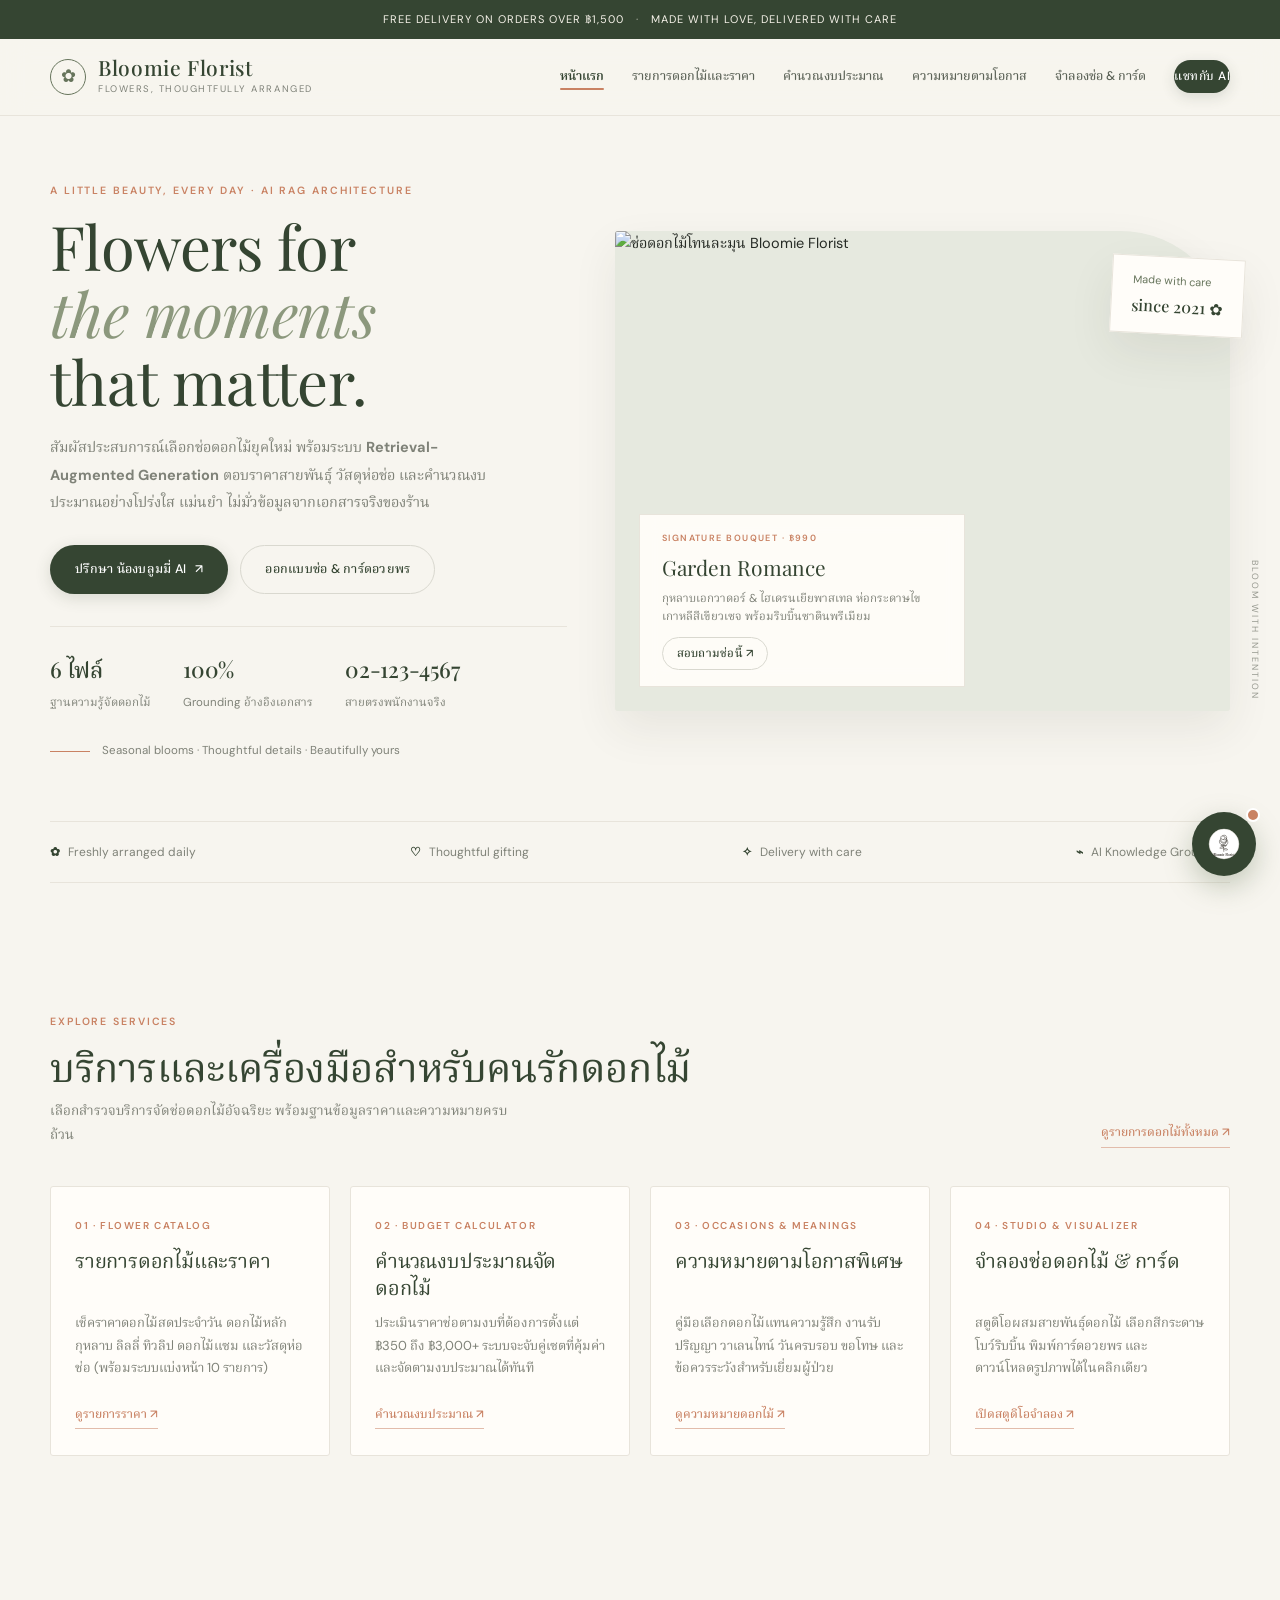
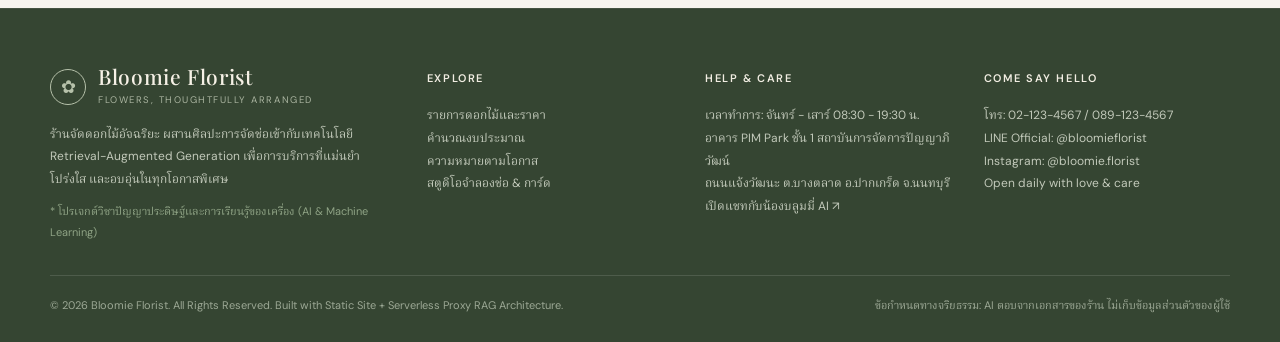
==== commit 87aa0469: "ปรับ ui เปลี่ยนโมเดล ai ใหม่" ====
--- a/index.html
+++ b/index.html
@@ -3,61 +3,68 @@
 <head>
   <meta charset="UTF-8">
   <meta name="viewport" content="width=device-width, initial-scale=1.0">
-  <title>Bloomie Florist - ร้านดอกไม้อัจฉริยะ & AI RAG Chatbot</title>
+  <title>Bloomie Florist — Flowers, thoughtfully arranged & AI Chatbot</title>
   
-  <!-- Google Fonts: Anuphan & Cormorant Garamond -->
   <link rel="preconnect" href="https://fonts.googleapis.com">
   <link rel="preconnect" href="https://fonts.gstatic.com" crossorigin>
-  <link href="https://fonts.googleapis.com/css2?family=Anuphan:wght@300;400;500;600;700&family=Cormorant+Garamond:ital,wght@0,400;0,500;0,600;0,700;1,400;1,600&family=Playfair+Display:ital,wght@0,600;0,700;1,600&family=Prompt:ital,wght@0,300;0,400;0,500;0,600;0,700;1,400&display=swap" rel="stylesheet">
+  <link href="https://fonts.googleapis.com/css2?family=DM+Sans:ital,wght@0,300;0,400;0,500;0,600;0,700;1,400&family=Playfair+Display:ital,wght@0,400;0,500;0,600;0,700;1,400;1,600&family=Noto+Serif+Thai:wght@300;400;500;600&family=Anuphan:wght@300;400;500;600&display=swap" rel="stylesheet">
 
   <link rel="stylesheet" href="style.css">
 </head>
 <body>
+  <!-- Top Announcement Bar -->
+  <div class="announcement">
+    FREE DELIVERY ON ORDERS OVER ฿1,500 <span>·</span> MADE WITH LOVE, DELIVERED WITH CARE
+  </div>
+
   <!-- Header Navigation -->
-  <header>
-    <div class="nav-container">
-      <a href="index.html" class="logo">
-        <img src="images/bloomie-logo.svg" alt="Bloomie Florist Logo" width="46" height="46" style="border-radius:50%; box-shadow: 0 2px 8px rgba(0,0,0,0.08);">
-        <div class="logo-text">
-          <h1 style="font-family: 'Cormorant Garamond', Georgia, serif; font-size: 24px; font-weight: 600; letter-spacing: 0.5px;">Bloomie Florist</h1>
-          <span style="font-family: 'Anuphan', sans-serif; font-size: 11px; color: #7D8B6E; font-weight: 400; text-transform:none; letter-spacing:0.3px;">Let flowers say it for you</span>
+  <header class="nav">
+    <div class="container nav-inner">
+      <a href="index.html" class="brand">
+        <span class="brandmark">✿</span>
+        <div class="brand-text">
+          <span class="brand-name">Bloomie Florist</span>
+          <small>Flowers, thoughtfully arranged</small>
         </div>
       </a>
 
-      <ul class="nav-links">
+      <ul class="nav-links" id="navlinks">
+        <li><a href="index.html" class="nav-active">หน้าแรก</a></li>
         <li><a href="catalog.html">รายการดอกไม้และราคา</a></li>
         <li><a href="budget.html">คำนวณงบประมาณ</a></li>
         <li><a href="occasions.html">ความหมายตามโอกาส</a></li>
         <li><a href="visualizer.html">จำลองช่อ & การ์ด</a></li>
         <li>
           <a href="javascript:void(0)" onclick="if(window.PimBot) window.PimBot.open();" class="nav-cta-btn">
-             แชทกับ AI
+            แชทกับ AI
           </a>
         </li>
       </ul>
+
+      <button class="iconbtn menu-toggle" id="menuBtn" title="เมนู" onclick="document.getElementById('navlinks').classList.toggle('open');">☰</button>
     </div>
   </header>
+
   <!-- Hero Section -->
   <section class="hero">
-    <div class="hero-container">
-      <div class="hero-content">
-        <div class="hero-badge">
-           ปัญญาประดิษฐ์ตอบจากเอกสารจริงของร้าน (RAG Architecture)
-        </div>
-        <h1 class="hero-title">
-          สร้างสรรค์ช่อดอกไม้แทนความรู้สึก <br>
-          <span class="highlight">แม่นยำ ไม่มั่วข้อมูล</span> ด้วย AI
+    <div class="container hero-grid">
+      <div class="hero-copy">
+        <div class="eyebrow">A LITTLE BEAUTY, EVERY DAY · AI RAG ARCHITECTURE</div>
+        <h1 class="hero-title serif">
+          Flowers for<br>
+          <em>the moments</em><br>
+          that matter.
         </h1>
         <p class="hero-subtitle">
-          สัมผัสประสบการณ์เลือกช่อดอกไม้ยุคใหม่ พร้อมระบบ <strong>Retrieval-Augmented Generation</strong> ตอบราคาสายพันธุ์ วัสดุห่อช่อ และคำนวณงบประมาณอย่างโปร่งใส พร้อมฟีเจอร์จำลองช่อดอกไม้และการ์ดอวยพรเสมือนจริงในทันที
+          สัมผัสประสบการณ์เลือกช่อดอกไม้ยุคใหม่ พร้อมระบบ <strong>Retrieval-Augmented Generation</strong> ตอบราคาสายพันธุ์ วัสดุห่อช่อ และคำนวณงบประมาณอย่างโปร่งใส แม่นยำ ไม่มั่วข้อมูลจากเอกสารจริงของร้าน
         </p>
 
         <div class="hero-actions">
-          <button class="btn btn-accent" onclick="if(window.PimBot) window.PimBot.open();">
-             ปรึกษา PIM Flower AI ตอนนี้
+          <button class="btn btn-primary" onclick="if(window.PimBot) window.PimBot.open();">
+            ปรึกษา น้องบลูมมี่ AI <span>↗</span>
           </button>
-          <a href="#visualizer" class="btn btn-outline">
-             ออกแบบช่อ & การ์ดอวยพร
+          <a href="visualizer.html" class="btn btn-outline">
+            ออกแบบช่อ & การ์ดอวยพร
           </a>
         </div>
 
@@ -75,188 +82,151 @@
             <p>สายตรงพนักงานจริง</p>
           </div>
         </div>
-      </div>
-
-      <!-- Hero Visual Card Preview -->
-      <div class="hero-card-preview">
-        <div class="preview-badge">Signature Bouquet</div>
-        <div class="flower-visual-box" id="heroFlowerBox">
-          <canvas id="heroCanvas" width="380" height="300"></canvas>
-        </div>
-        <div class="hero-card-details">
-          <h4>ช่อกุหลาบเอกวาดอร์ & ไฮเดรนเยียพาสเทล</h4>
-          <p>ห่อกระดาษไขเกาหลีสีเขียวเซจ พร้อมริบบิ้นผ้าซาตินพรีเมียม สื่อถึงความรักที่มั่นคงและคำขอบคุณจากใจ</p>
-          <div style="display:flex; justify-content:space-between; align-items:center;">
-            <div class="price-tag">฿990.- <span style="font-size:12px; font-weight:normal; color:#6B7280;">(รวมค่าห่อและริบบิ้น)</span></div>
-            <button class="btn btn-outline" style="padding:6px 14px; font-size:13px;" onclick="if(window.PimBot) window.PimBot.ask('สนใจแพ็กเกจช่อ 990 บาท แนะนำรายละเอียดเพิ่มเติมหน่อยค่ะ');">
-              สอบถามช่อนี้
-            </button>
-          </div>
-        </div>
+
+        <div class="hero-note">
+          <span class="note-line"></span> Seasonal blooms · Thoughtful details · Beautifully yours
+        </div>
+      </div>
+
+      <!-- Hero Visual Showcase -->
+      <div class="hero-visual">
+        <div class="hero-mainimg">
+          <img src="https://images.unsplash.com/photo-1520763185298-1b434c919102?auto=format&fit=crop&w=1300&q=85" alt="ช่อดอกไม้โทนละมุน Bloomie Florist">
+          <div class="hero-label">
+            <small>SIGNATURE BOUQUET · ฿990</small>
+            <strong>Garden Romance</strong>
+            <p style="font-size:11.5px; color:var(--muted); margin-top:4px; max-width:280px; line-height:1.6;">
+              กุหลาบเอกวาดอร์ & ไฮเดรนเยียพาสเทล ห่อกระดาษไขเกาหลีสีเขียวเซจ พร้อมริบบิ้นซาตินพรีเมียม
+            </p>
+            <div style="margin-top:10px;">
+              <button class="btn btn-outline" style="padding:6px 14px; font-size:11.5px;" onclick="if(window.PimBot) window.PimBot.ask('สนใจแพ็กเกจช่อ 990 บาท แนะนำรายละเอียดเพิ่มเติมหน่อยค่ะ');">
+                สอบถามช่อนี้ ↗
+              </button>
+            </div>
+          </div>
+        </div>
+        <div class="floating-tag">Made with care <b>since 2021 ✿</b></div>
+      </div>
+    </div>
+
+    <!-- Trust Row -->
+    <div class="container">
+      <div class="trust-row">
+        <span><b>✿</b> Freshly arranged daily</span>
+        <span><b>♡</b> Thoughtful gifting</span>
+        <span><b>✧</b> Delivery with care</span>
+        <span><b>⌁</b> AI Knowledge Grounding</span>
       </div>
     </div>
   </section>
 
-  <!-- Feature 1: Smart Budget Calculator Section -->
-  
-
-
-  <!-- Feature Quick Links Grid Section -->
-  <section class="section-container" style="padding-top:20px;">
-    <div class="section-header">
-      <span class="section-tag">Explore Services</span>
-      <h2>บริการและเครื่องมือสำหรับคนรักดอกไม้</h2>
-      <p>เลือกสำรวจบริการจัดช่อดอกไม้อัจฉริยะ พร้อมฐานข้อมูลราคาและความหมายครบถ้วน</p>
-    </div>
-
-    <div style="display:grid; grid-template-columns:repeat(auto-fit, minmax(260px, 1fr)); gap:24px; margin-top:20px;">
-      
-      <!-- Card 1 -->
-      <a href="catalog.html" style="text-decoration:none; color:inherit;">
-        <div class="occasion-card" style="height:100%; display:flex; flex-direction:column; justify-content:space-between;">
-          <div>
-            <div style="font-size:12px; font-weight:600; color:var(--primary); text-transform:uppercase; letter-spacing:0.5px;">Flower Catalog</div>
-            <h3 style="margin-top:8px;">รายการดอกไม้และราคา</h3>
-            <p style="color:var(--text-muted); font-size:13.5px; margin-top:6px;">
-              เช็คราคาดอกไม้สดประจำวัน ดอกไม้หลัก กุหลาบ ลิลลี่ ทิวลิป ดอกไม้แซม และวัสดุห่อช่อ (พร้อมระบบแบ่งหน้า 10 รายการ)
-            </p>
-          </div>
-          <button class="btn btn-outline" style="width:100%; margin-top:16px;">ดูรายการราคา →</button>
-        </div>
-      </a>
-
-      <!-- Card 2 -->
-      <a href="budget.html" style="text-decoration:none; color:inherit;">
-        <div class="occasion-card" style="height:100%; display:flex; flex-direction:column; justify-content:space-between;">
-          <div>
-            <div style="font-size:12px; font-weight:600; color:var(--primary); text-transform:uppercase; letter-spacing:0.5px;">Budget Calculator</div>
-            <h3 style="margin-top:8px;">คำนวณงบประมาณจัดดอกไม้</h3>
-            <p style="color:var(--text-muted); font-size:13.5px; margin-top:6px;">
-              ประเมินราคาช่อตามงบที่ต้องการตั้งแต่ ฿350 ถึง ฿3,000+ ระบบจะจับคู่เซตที่คุ้มค่าและจัดตามงบประมาณได้ทันที
-            </p>
-          </div>
-          <button class="btn btn-outline" style="width:100%; margin-top:16px;">คำนวณงบประมาณ →</button>
-        </div>
-      </a>
-
-      <!-- Card 3 -->
-      <a href="occasions.html" style="text-decoration:none; color:inherit;">
-        <div class="occasion-card" style="height:100%; display:flex; flex-direction:column; justify-content:space-between;">
-          <div>
-            <div style="font-size:12px; font-weight:600; color:var(--primary); text-transform:uppercase; letter-spacing:0.5px;">Occasions & Meanings</div>
-            <h3 style="margin-top:8px;">ความหมายตามโอกาสพิเศษ</h3>
-            <p style="color:var(--text-muted); font-size:13.5px; margin-top:6px;">
-              คู่มือเลือกดอกไม้แทนความรู้สึก งานรับปริญญา วาเลนไทน์ วันครบรอบ ขอโทษ และข้อควรระวังสำหรับเยี่ยมผู้ป่วย
-            </p>
-          </div>
-          <button class="btn btn-outline" style="width:100%; margin-top:16px;">ดูความหมายดอกไม้ →</button>
-        </div>
-      </a>
-
-      <!-- Card 4 -->
-      <a href="visualizer.html" style="text-decoration:none; color:inherit;">
-        <div class="occasion-card" style="height:100%; display:flex; flex-direction:column; justify-content:space-between;">
-          <div>
-            <div style="font-size:12px; font-weight:600; color:var(--primary); text-transform:uppercase; letter-spacing:0.5px;">Studio & Visualizer</div>
-            <h3 style="margin-top:8px;">จำลองช่อดอกไม้ & การ์ด</h3>
-            <p style="color:var(--text-muted); font-size:13.5px; margin-top:6px;">
-              สตูดิโอผสมสายพันธุ์ดอกไม้ เลือกสีกระดาษ โบว์ริบบิ้น พิมพ์การ์ดอวยพร และดาวน์โหลดรูปภาพได้ในคลิกเดียว
-            </p>
-          </div>
-          <button class="btn btn-outline" style="width:100%; margin-top:16px;">เปิดสตูดิโอจำลอง →</button>
-        </div>
-      </a>
-
+  <!-- Service Exploration Cards -->
+  <section class="section" id="services">
+    <div class="container">
+      <div class="section-head">
+        <div>
+          <div class="eyebrow">EXPLORE SERVICES</div>
+          <h2>บริการและเครื่องมือสำหรับคนรักดอกไม้</h2>
+          <p>เลือกสำรวจบริการจัดช่อดอกไม้อัจฉริยะ พร้อมฐานข้อมูลราคาและความหมายครบถ้วน</p>
+        </div>
+        <a href="catalog.html" class="text-link">ดูรายการดอกไม้ทั้งหมด ↗</a>
+      </div>
+
+      <div class="service-cards-grid">
+        <!-- Card 1 -->
+        <a href="catalog.html" class="service-card">
+          <div class="service-card-body">
+            <div class="service-card-num">01 · FLOWER CATALOG</div>
+            <h3>รายการดอกไม้และราคา</h3>
+            <p>เช็คราคาดอกไม้สดประจำวัน ดอกไม้หลัก กุหลาบ ลิลลี่ ทิวลิป ดอกไม้แซม และวัสดุห่อช่อ (พร้อมระบบแบ่งหน้า 10 รายการ)</p>
+          </div>
+          <span class="text-link">ดูรายการราคา ↗</span>
+        </a>
+
+        <!-- Card 2 -->
+        <a href="budget.html" class="service-card">
+          <div class="service-card-body">
+            <div class="service-card-num">02 · BUDGET CALCULATOR</div>
+            <h3>คำนวณงบประมาณจัดดอกไม้</h3>
+            <p>ประเมินราคาช่อตามงบที่ต้องการตั้งแต่ ฿350 ถึง ฿3,000+ ระบบจะจับคู่เซตที่คุ้มค่าและจัดตามงบประมาณได้ทันที</p>
+          </div>
+          <span class="text-link">คำนวณงบประมาณ ↗</span>
+        </a>
+
+        <!-- Card 3 -->
+        <a href="occasions.html" class="service-card">
+          <div class="service-card-body">
+            <div class="service-card-num">03 · OCCASIONS & MEANINGS</div>
+            <h3>ความหมายตามโอกาสพิเศษ</h3>
+            <p>คู่มือเลือกดอกไม้แทนความรู้สึก งานรับปริญญา วาเลนไทน์ วันครบรอบ ขอโทษ และข้อควรระวังสำหรับเยี่ยมผู้ป่วย</p>
+          </div>
+          <span class="text-link">ดูความหมายดอกไม้ ↗</span>
+        </a>
+
+        <!-- Card 4 -->
+        <a href="visualizer.html" class="service-card">
+          <div class="service-card-body">
+            <div class="service-card-num">04 · STUDIO & VISUALIZER</div>
+            <h3>จำลองช่อดอกไม้ & การ์ด</h3>
+            <p>สตูดิโอผสมสายพันธุ์ดอกไม้ เลือกสีกระดาษ โบว์ริบบิ้น พิมพ์การ์ดอวยพร และดาวน์โหลดรูปภาพได้ในคลิกเดียว</p>
+          </div>
+          <span class="text-link">เปิดสตูดิโอจำลอง ↗</span>
+        </a>
+      </div>
     </div>
   </section>
 
-  <script>
-    function renderHeroCanvas() {
-      const canvas = document.getElementById('heroCanvas');
-      if (!canvas) return;
-      const ctx = canvas.getContext('2d');
-      ctx.clearRect(0, 0, canvas.width, canvas.height);
-      
-      // ดอกไม้ช่อตัวอย่างใน Hero
-      ctx.fillStyle = '#84A98C';
-      ctx.beginPath();
-      ctx.moveTo(120, 80);
-      ctx.lineTo(260, 80);
-      ctx.lineTo(210, 260);
-      ctx.lineTo(170, 260);
-      ctx.closePath();
-      ctx.fill();
-
-      // ดอกกุหลาบและไฮเดรนเยีย
-      ctx.fillStyle = '#D90429';
-      ctx.beginPath();
-      ctx.arc(170, 100, 22, 0, Math.PI * 2);
-      ctx.fill();
-
-      ctx.fillStyle = '#8ECAE6';
-      ctx.beginPath();
-      ctx.arc(215, 110, 26, 0, Math.PI * 2);
-      ctx.fill();
-
-      ctx.fillStyle = '#FF8FA3';
-      ctx.beginPath();
-      ctx.arc(190, 75, 18, 0, Math.PI * 2);
-      ctx.fill();
-
-      // ริบบิ้น
-      ctx.fillStyle = '#D90429';
-      ctx.beginPath();
-      ctx.arc(190, 250, 8, 0, Math.PI * 2);
-      ctx.fill();
-    }
-
-    window.addEventListener('DOMContentLoaded', () => {
-      renderHeroCanvas();
-    });
-  </script>
-  <!-- Footer -->
-  <footer>
-    <div class="footer-container">
-      <div class="footer-col">
-        <h4>PIM Flower Studio</h4>
-        <p>
+  <!-- Editorial Footer -->
+  <footer class="footer">
+    <div class="container footer-grid">
+      <div>
+        <a href="index.html" class="brand">
+          <span class="brandmark" style="border-color:#b6c1aa; color:#b6c1aa">✿</span>
+          <div class="brand-text">
+            <span class="brand-name">Bloomie Florist</span>
+            <small style="color:#aab4a0">Flowers, thoughtfully arranged</small>
+          </div>
+        </a>
+        <p style="margin-top:14px;">
           ร้านจัดดอกไม้อัจฉริยะ ผสานศิลปะการจัดช่อเข้ากับเทคโนโลยี Retrieval-Augmented Generation เพื่อการบริการที่แม่นยำ โปร่งใส และอบอุ่นในทุกโอกาสพิเศษ
         </p>
-        <p style="margin-top:12px; font-size:12px; color:#A7F3D0;">
+        <p style="margin-top:10px; font-size:11px; color:#8fa385;">
           * โปรเจกต์วิชาปัญญาประดิษฐ์และการเรียนรู้ของเครื่อง (AI & Machine Learning)
         </p>
       </div>
 
-      <div class="footer-col">
-        <h4>ข้อมูลร้าน & เวลาทำการ</h4>
-        <ul>
-          <li>อาคาร PIM Park ชั้น 1 สถาบันการจัดการปัญญาภิวัฒน์</li>
-          <li>ถนนแจ้งวัฒนะ ต.บางตลาด อ.ปากเกร็ด จ.นนทบุรี</li>
-          <li>จันทร์ - เสาร์: 08:30 - 19:30 น. (ปิดวันอาทิตย์)</li>
-          <li>โทร: <a href="tel:021234567">02-123-4567</a> / 089-123-4567</li>
-          <li>LINE: @pimflower</li>
-        </ul>
-      </div>
-
-      <div class="footer-col">
-        <h4>ลิงก์เมนูเว็บไซต์</h4>
-        <ul>
-          <li><a href="catalog.html">รายการดอกไม้และราคา (Catalog)</a></li>
-          <li><a href="budget.html">คำนวณงบประมาณ (Budget Calculator)</a></li>
-          <li><a href="occasions.html">ความหมายตามโอกาส (Occasion Matcher)</a></li>
-          <li><a href="visualizer.html">สตูดิโอจำลองช่อ & การ์ด (Visualizer Studio)</a></li>
-          <li><a href="javascript:void(0)" onclick="if(window.PimBot) window.PimBot.open();">เปิดแชทบอท AI</a></li>
-        </ul>
+      <div>
+        <h4>EXPLORE</h4>
+        <p><a href="catalog.html">รายการดอกไม้และราคา</a></p>
+        <p><a href="budget.html">คำนวณงบประมาณ</a></p>
+        <p><a href="occasions.html">ความหมายตามโอกาส</a></p>
+        <p><a href="visualizer.html">สตูดิโอจำลองช่อ & การ์ด</a></p>
+      </div>
+
+      <div>
+        <h4>HELP & CARE</h4>
+        <p>เวลาทำการ: จันทร์ - เสาร์ 08:30 - 19:30 น.</p>
+        <p>อาคาร PIM Park ชั้น 1 สถาบันการจัดการปัญญาภิวัฒน์</p>
+        <p>ถนนแจ้งวัฒนะ ต.บางตลาด อ.ปากเกร็ด จ.นนทบุรี</p>
+        <p><a href="javascript:void(0)" onclick="if(window.PimBot) window.PimBot.open();">เปิดแชทกับน้องบลูมมี่ AI ↗</a></p>
+      </div>
+
+      <div>
+        <h4>COME SAY HELLO</h4>
+        <p>โทร: <a href="tel:021234567">02-123-4567</a> / 089-123-4567</p>
+        <p>LINE Official: @bloomieflorist</p>
+        <p>Instagram: @bloomie.florist</p>
+        <p>Open daily with love & care</p>
       </div>
     </div>
 
     <div class="footer-bottom">
-      <div>© 2026 PIM Flower Studio. All Rights Reserved. Built with Static Site + Serverless Proxy RAG Architecture.</div>
+      <div>© 2026 Bloomie Florist. All Rights Reserved. Built with Static Site + Serverless Proxy RAG Architecture.</div>
       <div>ข้อกำหนดทางจริยธรรม: AI ตอบจากเอกสารของร้าน ไม่เก็บข้อมูลส่วนตัวของผู้ใช้</div>
     </div>
   </footer>
 
-  <!-- เชื่อมต่อระบบ Chatbot ตามคู่มือวิชา AI -->
+  <!-- Connect AI Chatbot Scripts -->
   <script src="config.js"></script>
   <script src="chat-widget.js"></script>
 </body>
--- a/style.css
+++ b/style.css
@@ -1,1078 +1,876 @@
+/* ==========================================================================
+   Bloomie Florist — Luxe Editorial Design System
+   Inspired by bloomie-luxe: Playfair Display + Noto Serif Thai + DM Sans
+   Palette: Deep Forest Green, Sage, Olive, Rust Coral, Cream & Paper
+   ========================================================================== */
+
+@import url('https://fonts.googleapis.com/css2?family=DM+Sans:ital,wght@0,300;0,400;0,500;0,600;0,700;1,400&family=Playfair+Display:ital,wght@0,400;0,500;0,600;0,700;1,400;1,600&family=Noto+Serif+Thai:wght@300;400;500;600&family=Anuphan:wght@300;400;500;600&display=swap');
+
 :root {
-      --primary: #7D8B6E;        /* สีเขียวมะกอกหลัก Bloomie Florist */
-      --primary-dark: #58654B;   /* เขียวมะกอกเข้ม */
-      --primary-light: #94A385;  /* เขียวมะกอกสว่าง */
-      --accent: #E08A68;         /* ส้มคอรัลนวล */
-      --accent-warm: #F4A261;
-      --cream: #FAF7F2;          /* ครีม */
-      --beige: #F3ECE2;          /* เบจ */
-      --olive: #7D8B6E;          /* เขียวมะกอก */
-      --soft-pink: #FCECEE;
-      --soft-cream: #FAF7F2;
-      --sage: #E8EFE5;
-      --text-main: #332F2A;
-      --text-muted: #6E675D;
-      --border-color: #E8E1D5;
-      --card-bg: #FFFFFF;
-      --shadow-sm: 0 4px 6px -1px rgba(0, 0, 0, 0.04);
-      --shadow-md: 0 10px 15px -3px rgba(0, 0, 0, 0.06);
-      --shadow-lg: 0 20px 25px -5px rgba(0, 0, 0, 0.08);
-    }
-
-    * {
-      box-sizing: border-box;
-      margin: 0;
-      padding: 0;
-    }
-
-    body {
-      font-family: 'Anuphan', sans-serif;
-      font-weight: 400;
-      color: var(--text-main);
-      background-color: #FAF7F2;
-      line-height: 1.6;
-      overflow-x: hidden;
-    }
-
-    h1, h2, h3, h4 {
-      font-weight: 600;
-      color: var(--primary-dark);
-      font-family: 'Anuphan', sans-serif;
-    }
-
-    .font-serif, .shop-brand-name {
-      font-family: 'Cormorant Garamond', Georgia, serif;
-    }
-
-    /* Navigation */
-    header {
-      position: sticky;
-      top: 0;
-      z-index: 1000;
-      background: rgba(255, 255, 255, 0.95);
-      backdrop-filter: blur(10px);
-      border-bottom: 1px solid var(--border-color);
-      box-shadow: var(--shadow-sm);
-    }
-
-    .nav-container {
-      max-width: 1200px;
-      margin: 0 auto;
-      padding: 14px 24px;
-      display: flex;
-      justify-content: space-between;
-      align-items: center;
-    }
-
-    .logo {
-      display: flex;
-      align-items: center;
-      gap: 12px;
-      text-decoration: none;
-    }
-
-    .logo-icon {
-      width: 44px;
-      height: 44px;
-      border-radius: 12px;
-      background: linear-gradient(135deg, var(--primary) 0%, var(--accent) 100%);
-      display: flex;
-      align-items: center;
-      justify-content: center;
-      font-size: 22px;
-      color: white;
-      box-shadow: 0 4px 10px rgba(45, 106, 79, 0.25);
-    }
-
-    .logo-text h1 {
-      font-size: 19px;
-      font-weight: 700;
-      color: var(--primary-dark);
-      letter-spacing: -0.5px;
-    }
-
-    .logo-text span {
-      font-size: 11px;
-      color: var(--accent);
-      font-weight: 500;
-      text-transform: uppercase;
-      letter-spacing: 1px;
-    }
-
-    .nav-links {
-      display: flex;
-      gap: 24px;
-      align-items: center;
-      list-style: none;
-    }
-
-    .nav-links a {
-      text-decoration: none;
-      color: var(--text-main);
-      font-size: 14.5px;
-      font-weight: 500;
-      transition: color 0.2s;
-    }
-
-    .nav-links a:hover {
-      color: var(--primary);
-    }
-
-    .nav-cta-btn {
-      background: var(--primary);
-      color: white !important;
-      padding: 9px 18px;
-      border-radius: 20px;
-      font-weight: 500;
-      display: inline-flex;
-      align-items: center;
-      gap: 6px;
-      box-shadow: 0 4px 12px rgba(45, 106, 79, 0.2);
-      transition: transform 0.2s, background-color 0.2s;
-    }
-
-    .nav-cta-btn:hover {
-      background: var(--primary-dark);
-      transform: translateY(-2px);
-    }
-
-    /* Hero Section */
-    .hero {
-      position: relative;
-      padding: 80px 24px 60px;
-      background: radial-gradient(circle at top right, #e8f5e9 0%, #faf9f6 60%);
-      overflow: hidden;
-    }
-
-    .hero-container {
-      max-width: 1200px;
-      margin: 0 auto;
-      display: grid;
-      grid-template-columns: 1.15fr 0.85fr;
-      gap: 50px;
-      align-items: center;
-    }
-
-    .hero-badge {
-      display: inline-flex;
-      align-items: center;
-      gap: 8px;
-      background: #E8F5E9;
-      color: var(--primary-dark);
-      padding: 6px 14px;
-      border-radius: 30px;
-      font-size: 13px;
-      font-weight: 600;
-      margin-bottom: 20px;
-      border: 1px solid #C8E6C9;
-    }
-
-    .hero-title {
-      font-size: 46px;
-      line-height: 1.25;
-      margin-bottom: 20px;
-      color: var(--primary-dark);
-    }
-
-    .hero-title span.highlight {
-      color: var(--accent);
-      position: relative;
-    }
-
-    .hero-subtitle {
-      font-size: 17px;
-      color: var(--text-muted);
-      margin-bottom: 32px;
-      max-width: 580px;
-    }
-
-    .hero-actions {
-      display: flex;
-      flex-wrap: wrap;
-      gap: 16px;
-      margin-bottom: 40px;
-    }
-
-    .btn {
-      padding: 13px 26px;
-      border-radius: 30px;
-      font-size: 15px;
-      font-weight: 600;
-      text-decoration: none;
-      cursor: pointer;
-      display: inline-flex;
-      align-items: center;
-      justify-content: center;
-      gap: 8px;
-      transition: all 0.25s ease;
-      border: none;
-    }
-
-    .btn-accent {
-      background: var(--accent);
-      color: white;
-      box-shadow: 0 6px 18px rgba(231, 111, 81, 0.3);
-    }
-
-    .btn-accent:hover {
-      background: #D95D39;
-      transform: translateY(-2px);
-      box-shadow: 0 8px 24px rgba(231, 111, 81, 0.4);
-    }
-
-    .btn-outline {
-      background: white;
-      color: var(--primary);
-      border: 2px solid var(--primary);
-    }
-
-    .btn-outline:hover {
-      background: #E8F5E9;
-      transform: translateY(-2px);
-    }
-
-    .hero-stats {
-      display: flex;
-      gap: 36px;
-      border-top: 1px solid #E5E7EB;
-      padding-top: 24px;
-    }
-
-    .stat-item h3 {
-      font-size: 24px;
-      color: var(--primary-dark);
-      margin-bottom: 2px;
-    }
-
-    .stat-item p {
-      font-size: 13px;
-      color: var(--text-muted);
-    }
-
-    /* Hero Card Display */
-    .hero-card-preview {
-      background: white;
-      border-radius: 24px;
-      padding: 24px;
-      box-shadow: var(--shadow-lg);
-      border: 1px solid rgba(0,0,0,0.06);
-      position: relative;
-    }
-
-    .preview-badge {
-      position: absolute;
-      top: 16px;
-      right: 16px;
-      background: var(--accent);
-      color: white;
-      font-size: 11px;
-      padding: 4px 10px;
-      border-radius: 12px;
-      font-weight: 600;
-    }
-
-    .flower-visual-box {
-      width: 100%;
-      height: 320px;
-      background: linear-gradient(180deg, #FDF0ED 0%, #FFFFFF 100%);
-      border-radius: 18px;
-      display: flex;
-      align-items: center;
-      justify-content: center;
-      position: relative;
-      overflow: hidden;
-      border: 1px dashed #F8B4A6;
-    }
-
-    .hero-card-details {
-      margin-top: 18px;
-    }
-
-    .hero-card-details h4 {
-      font-size: 18px;
-      margin-bottom: 6px;
-    }
-
-    .hero-card-details p {
-      font-size: 13.5px;
-      color: var(--text-muted);
-    }
-
-    .price-tag {
-      font-size: 20px;
-      font-weight: 700;
-      color: var(--primary);
-      margin-top: 10px;
-    }
-
-    /* Section Global Styles */
-    section {
-      padding: 70px 24px;
-    }
-
-    .section-container {
-      max-width: 1200px;
-      margin: 0 auto;
-    }
-
-    .section-header {
-      text-align: center;
-      max-width: 680px;
-      margin: 0 auto 50px;
-    }
-
-    .section-tag {
-      color: var(--accent);
-      font-weight: 600;
-      font-size: 13px;
-      text-transform: uppercase;
-      letter-spacing: 1.5px;
-      margin-bottom: 8px;
-      display: block;
-    }
-
-    .section-header h2 {
-      font-size: 34px;
-      margin-bottom: 14px;
-    }
-
-    .section-header p {
-      color: var(--text-muted);
-      font-size: 15.5px;
-    }
-
-    /* Feature 1: Smart Budget Calculator */
-    .budget-section {
-      background: #F4F8F5;
-      border-radius: 30px;
-      padding: 50px 30px;
-      margin-top: 20px;
-      border: 1px solid #D8EADF;
-    }
-
-    .budget-controls {
-      display: flex;
-      flex-direction: column;
-      align-items: center;
-      gap: 20px;
-      max-width: 700px;
-      margin: 0 auto 35px;
-    }
-
-    .budget-preset-pills {
-      display: flex;
-      gap: 10px;
-      flex-wrap: wrap;
-      justify-content: center;
-    }
-
-    .budget-pill {
-      background: white;
-      border: 1.5px solid #CBD5E1;
-      padding: 8px 18px;
-      border-radius: 20px;
-      font-size: 14px;
-      font-weight: 500;
-      cursor: pointer;
-      transition: all 0.2s;
-    }
-
-    .budget-pill.active, .budget-pill:hover {
-      background: var(--primary);
-      color: white;
-      border-color: var(--primary);
-    }
-
-    .budget-slider-wrapper {
-      width: 100%;
-      text-align: center;
-    }
-
-    .budget-slider-wrapper input[type="range"] {
-      width: 100%;
-      height: 8px;
-      border-radius: 4px;
-      background: #CBD5E1;
-      outline: none;
-      accent-color: var(--primary);
-      margin: 15px 0;
-    }
-
-    .budget-display-amount {
-      font-size: 32px;
-      font-weight: 700;
-      color: var(--primary-dark);
-    }
-
-    .budget-result-cards {
-      display: grid;
-      grid-template-columns: repeat(auto-fit, minmax(280px, 1fr));
-      gap: 24px;
-    }
-
-    .plan-card {
-      background: white;
-      border-radius: 18px;
-      padding: 24px;
-      border: 1px solid var(--border-color);
-      box-shadow: var(--shadow-sm);
-      display: flex;
-      flex-direction: column;
-      justify-content: space-between;
-      transition: transform 0.2s, box-shadow 0.2s;
-    }
-
-    .plan-card:hover {
-      transform: translateY(-4px);
-      box-shadow: var(--shadow-md);
-    }
-
-    .plan-badge {
-      background: #E8F5E9;
-      color: var(--primary);
-      font-size: 12px;
-      font-weight: 600;
-      padding: 3px 10px;
-      border-radius: 10px;
-      width: fit-content;
-      margin-bottom: 12px;
-    }
-
-    .plan-card h3 {
-      font-size: 19px;
-      margin-bottom: 8px;
-    }
-
-    .plan-card p {
-      font-size: 13.5px;
-      color: var(--text-muted);
-      margin-bottom: 16px;
-    }
-
-    .plan-items-list {
-      list-style: none;
-      font-size: 13.5px;
-      margin-bottom: 18px;
-      flex: 1;
-    }
-
-    .plan-items-list li {
-      padding: 4px 0;
-      display: flex;
-      align-items: center;
-      gap: 6px;
-    }
-
-    .plan-price-row {
-      display: flex;
-      justify-content: space-between;
-      align-items: center;
-      padding-top: 14px;
-      border-top: 1px solid var(--border-color);
-    }
-
-    .plan-price {
-      font-size: 20px;
-      font-weight: 700;
-      color: var(--primary);
-    }
-
-    /* Feature 2: Occasion Matcher */
-    .occasion-grid {
-      display: grid;
-      grid-template-columns: repeat(auto-fit, minmax(320px, 1fr));
-      gap: 24px;
-    }
-
-    .occasion-card {
-      background: white;
-      border-radius: 20px;
-      padding: 26px;
-      border: 1px solid var(--border-color);
-      box-shadow: var(--shadow-sm);
-      transition: all 0.25s ease;
-      cursor: pointer;
-      position: relative;
-    }
-
-    .occasion-card:hover {
-      border-color: var(--primary);
-      box-shadow: var(--shadow-md);
-      transform: translateY(-3px);
-    }
-
-    .occasion-icon-bar {
-      display: flex;
-      justify-content: space-between;
-      align-items: center;
-      margin-bottom: 16px;
-    }
-
-    .occasion-emoji {
-      font-size: 32px;
-      background: #FAF5FF;
-      width: 54px;
-      height: 54px;
-      display: flex;
-      align-items: center;
-      justify-content: center;
-      border-radius: 14px;
-    }
-
-    .occasion-card h3 {
-      font-size: 20px;
-      margin-bottom: 8px;
-    }
-
-    .occasion-meaning {
-      font-size: 14px;
-      color: var(--accent);
-      font-weight: 500;
-      margin-bottom: 12px;
-    }
-
-    .occasion-flowers {
-      font-size: 13.5px;
-      color: var(--text-muted);
-      margin-bottom: 18px;
-      line-height: 1.6;
-    }
-
-    .occasion-ask-btn {
-      font-size: 13px;
-      color: var(--primary);
-      font-weight: 600;
-      display: inline-flex;
-      align-items: center;
-      gap: 4px;
-      background: none;
-      border: none;
-      cursor: pointer;
-      padding: 0;
-    }
-
-    /* Feature 3: Bouquet Visualizer & Greeting Card Studio */
-    .visualizer-section {
-      background: white;
-      border-radius: 28px;
-      box-shadow: var(--shadow-lg);
-      border: 1px solid var(--border-color);
-      overflow: hidden;
-      margin-top: 30px;
-    }
-
-    .visualizer-layout {
-      display: grid;
-      grid-template-columns: 1fr 1fr;
-    }
-
-    @media (max-width: 900px) {
-      .visualizer-layout {
-        grid-template-columns: 1fr;
-      }
-    }
-
-    .visualizer-controls {
-      padding: 36px;
-      border-right: 1px solid var(--border-color);
-      background: #FAF9F6;
-      max-height: 720px;
-      overflow-y: auto;
-    }
-
-    .control-group {
-      margin-bottom: 22px;
-    }
-
-    .control-group label {
-      display: block;
-      font-size: 14px;
-      font-weight: 600;
-      color: var(--primary-dark);
-      margin-bottom: 8px;
-    }
-
-    .option-grid {
-      display: grid;
-      grid-template-columns: repeat(2, 1fr);
-      gap: 8px;
-    }
-
-    .option-card {
-      background: white;
-      border: 1.5px solid var(--border-color);
-      padding: 10px 12px;
-      border-radius: 12px;
-      font-size: 13px;
-      cursor: pointer;
-      display: flex;
-      align-items: center;
-      gap: 8px;
-      transition: all 0.2s;
-    }
-
-    .option-card.active {
-      border-color: var(--primary);
-      background: #E8F5E9;
-      font-weight: 600;
-      color: var(--primary-dark);
-    }
-
-    .option-card input[type="radio"] {
-      display: none;
-    }
-
-    .visualizer-canvas-panel {
-      padding: 30px 24px;
-      display: flex;
-      flex-direction: column;
-      align-items: center;
-      justify-content: center;
-      background: radial-gradient(circle, #FAF5FF 0%, #FFFFFF 100%);
-    }
-
-    .studio-mode-tabs {
-      display: flex;
-      background: #E2E8F0;
-      padding: 4px;
-      border-radius: 14px;
-      margin-bottom: 16px;
-      width: 100%;
-      max-width: 440px;
-      gap: 6px;
-    }
-
-    .studio-tab-btn {
-      flex: 1;
-      padding: 8px 12px;
-      font-size: 13px;
-      font-weight: 600;
-      border: none;
-      border-radius: 10px;
-      cursor: pointer;
-      background: transparent;
-      color: #64748B;
-      transition: all 0.2s;
-      font-family: inherit;
-    }
-
-    .studio-tab-btn.active {
-      background: #FFFFFF;
-      color: var(--primary);
-      box-shadow: 0 2px 6px rgba(0,0,0,0.08);
-    }
-
-    .studio-preview-box {
-      width: 100%;
-      max-width: 440px;
-      background: #FFFFFF;
-      border-radius: 20px;
-      box-shadow: 0 14px 35px rgba(0,0,0,0.12);
-      border: 1px solid rgba(0,0,0,0.08);
-      overflow: hidden;
-      display: flex;
-      flex-direction: column;
-      position: relative;
-    }
-
-    .studio-photo-frame {
-      position: relative;
-      width: 100%;
-      height: 380px;
-      background: #F1F5F9;
-      overflow: hidden;
-    }
-
-    .studio-photo-frame img {
-      width: 100%;
-      height: 100%;
-      object-fit: cover;
-      transition: transform 0.4s ease, opacity 0.3s ease;
-      display: block;
-    }
-
-    .studio-photo-frame:hover img {
-      transform: scale(1.03);
-    }
-
-    .studio-badge-overlay {
-      position: absolute;
-      top: 14px;
-      left: 14px;
-      display: flex;
-      flex-direction: column;
-      gap: 6px;
-      z-index: 5;
-    }
-
-    .studio-badge-pill {
-      background: rgba(255, 255, 255, 0.92);
-      backdrop-filter: blur(6px);
-      padding: 4px 10px;
-      border-radius: 12px;
-      font-size: 11.5px;
-      font-weight: 600;
-      color: var(--primary-dark);
-      box-shadow: 0 2px 8px rgba(0,0,0,0.1);
-      width: fit-content;
-    }
-
-    .studio-price-badge {
-      position: absolute;
-      top: 14px;
-      right: 14px;
-      background: var(--accent);
-      color: white;
-      padding: 5px 12px;
-      border-radius: 14px;
-      font-size: 14px;
-      font-weight: 700;
-      box-shadow: 0 4px 10px rgba(231, 111, 81, 0.3);
-      z-index: 5;
-    }
-
-    .studio-card-box {
-      background: #FFFDF9;
-      padding: 16px 18px 20px;
-      border-top: 1px solid #F1E9DB;
-      position: relative;
-      text-align: center;
-    }
-
-    .studio-card-inner {
-      border: 1.5px solid #D4AF37;
-      padding: 12px 14px;
-      border-radius: 10px;
-      background: #FFFFFF;
-      position: relative;
-      box-shadow: 0 4px 12px rgba(212, 175, 55, 0.08);
-    }
-
-    .studio-card-title {
-      font-size: 11.5px;
-      font-weight: 700;
-      color: var(--primary);
-      letter-spacing: 1px;
-      margin-bottom: 6px;
-    }
-
-    .studio-card-message {
-      font-size: 14.5px;
-      color: #1F2937;
-      font-style: italic;
-      font-weight: 500;
-      min-height: 22px;
-      word-break: break-word;
-    }
-
-    .studio-card-footer {
-      font-size: 10.5px;
-      color: #9CA3AF;
-      margin-top: 6px;
-    }
-
-    .studio-shimmer-loader {
-      position: absolute;
-      top: 0; left: 0; right: 0; bottom: 0;
-      background: rgba(255, 255, 255, 0.92);
-      backdrop-filter: blur(5px);
-      display: none;
-      flex-direction: column;
-      align-items: center;
-      justify-content: center;
-      gap: 12px;
-      z-index: 10;
-    }
-
-    .studio-spinner {
-      width: 44px;
-      height: 44px;
-      border: 4px solid #E2E8F0;
-      border-top-color: var(--accent);
-      border-radius: 50%;
-      animation: studioSpin 0.8s linear infinite;
-    }
-
-    @keyframes studioSpin {
-      to { transform: rotate(360deg); }
-    }
-
-    .canvas-actions {
-      margin-top: 20px;
-      display: flex;
-      gap: 10px;
-      flex-wrap: wrap;
-      justify-content: center;
-      width: 100%;
-      max-width: 440px;
-    }
-
-    /* RAG Explainer Section */
-    .rag-section {
-      background: #FFFFFF;
-      border-radius: 28px;
-      padding: 50px 30px;
-      border: 1px solid var(--border-color);
-      box-shadow: var(--shadow-sm);
-    }
-
-    .rag-steps-grid {
-      display: grid;
-      grid-template-columns: repeat(auto-fit, minmax(240px, 1fr));
-      gap: 20px;
-      margin-top: 30px;
-    }
-
-    .rag-step-card {
-      background: #FAF9F6;
-      border-radius: 16px;
-      padding: 22px;
-      border-top: 4px solid var(--primary);
-    }
-
-    .rag-step-num {
-      font-size: 12px;
-      font-weight: 700;
-      color: var(--accent);
-      text-transform: uppercase;
-      margin-bottom: 6px;
-    }
-
-    .rag-step-card h4 {
-      font-size: 17px;
-      margin-bottom: 8px;
-    }
-
-    .rag-step-card p {
-      font-size: 13px;
-      color: var(--text-muted);
-      line-height: 1.5;
-    }
-
-    /* Knowledge Files Showcase */
-    .docs-badge-row {
-      display: flex;
-      flex-wrap: wrap;
-      gap: 10px;
-      justify-content: center;
-      margin-top: 25px;
-    }
-
-    .doc-badge-pill {
-      background: white;
-      border: 1px solid #CBD5E1;
-      padding: 6px 14px;
-      border-radius: 20px;
-      font-size: 13px;
-      display: flex;
-      align-items: center;
-      gap: 6px;
-      color: #334155;
-    }
-
-    /* Footer */
-    footer {
-      background: var(--primary-dark);
-      color: #FFFFFF;
-      padding: 60px 24px 30px;
-      margin-top: 70px;
-    }
-
-    .footer-container {
-      max-width: 1200px;
-      margin: 0 auto;
-      display: grid;
-      grid-template-columns: 1.5fr 1fr 1fr;
-      gap: 40px;
-      padding-bottom: 40px;
-      border-bottom: 1px solid rgba(255, 255, 255, 0.1);
-    }
-
-    .footer-col h4 {
-      color: white;
-      font-size: 17px;
-      margin-bottom: 16px;
-    }
-
-    .footer-col p, .footer-col li {
-      color: #D1D5DB;
-      font-size: 13.5px;
-      line-height: 1.8;
-      list-style: none;
-    }
-
-    .footer-col a {
-      color: #D1D5DB;
-      text-decoration: none;
-      transition: color 0.2s;
-    }
-
-    .footer-col a:hover {
-      color: var(--accent-warm);
-    }
-
-    .footer-bottom {
-      max-width: 1200px;
-      margin: 25px auto 0;
-      text-align: center;
-      font-size: 12.5px;
-      color: #9CA3AF;
-      display: flex;
-      flex-direction: column;
-      gap: 6px;
-    }
-
-    /* Responsive */
-    @media (max-width: 860px) {
-      .hero-container {
-        grid-template-columns: 1fr;
-        text-align: center;
-      }
-      .hero-title { font-size: 34px; }
-      .hero-actions { justify-content: center; }
-      .hero-stats { justify-content: center; }
-      .nav-links { display: none; }
-      .footer-container { grid-template-columns: 1fr; }
-    }
-
-/* Flower Catalog & Pricing Table */
+  /* Core Luxe Palette */
+  --cream: #f7f5ef;
+  --paper: #fffdf9;
+  --sage: #66745b;
+  --deep: #354532;
+  --olive: #8c987d;
+  --rust: #c98263;
+  --ink: #262b25;
+  --muted: #7f8278;
+  --line: #e8e4db;
+  --shadow: 0 18px 45px rgba(48, 57, 44, 0.08);
+  --shadow-sm: 0 4px 12px rgba(48, 57, 44, 0.04);
+  --shadow-lg: 0 24px 50px rgba(48, 57, 44, 0.12);
+
+  /* Semantic compatibility bindings */
+  --primary: var(--deep);
+  --primary-dark: #243122;
+  --primary-light: var(--sage);
+  --accent: var(--rust);
+  --accent-warm: #d8987b;
+  --beige: #efebe2;
+  --text-main: var(--ink);
+  --text-muted: var(--muted);
+  --border-color: var(--line);
+  --card-bg: var(--paper);
+}
+
+/* Reset & Base */
+*, *::before, *::after {
+  box-sizing: border-box;
+  margin: 0;
+  padding: 0;
+}
+
+html {
+  scroll-behavior: smooth;
+}
+
+body {
+  margin: 0;
+  background-color: var(--cream);
+  color: var(--ink);
+  font-family: 'DM Sans', 'Noto Serif Thai', 'Anuphan', sans-serif;
+  font-size: 14.5px;
+  line-height: 1.7;
+  overflow-x: hidden;
+  -webkit-font-smoothing: antialiased;
+}
+
+a {
+  color: inherit;
+  text-decoration: none;
+  transition: color 0.2s ease;
+}
+
+button {
+  font: inherit;
+  cursor: pointer;
+  border: none;
+  background: none;
+}
+
+img {
+  display: block;
+  max-width: 100%;
+  object-fit: cover;
+}
+
+/* Typography Utility */
+.serif, h1, h2, h3, h4 {
+  font-family: 'Playfair Display', 'Noto Serif Thai', Georgia, serif;
+  font-weight: 400;
+  color: var(--deep);
+  letter-spacing: -0.01em;
+}
+
+.eyebrow {
+  font-family: 'DM Sans', sans-serif;
+  font-size: 10.5px;
+  letter-spacing: 0.18em;
+  color: var(--rust);
+  text-transform: uppercase;
+  font-weight: 600;
+  display: block;
+  margin-bottom: 12px;
+}
+
+.section-tag {
+  font-family: 'DM Sans', sans-serif;
+  font-size: 10.5px;
+  letter-spacing: 0.18em;
+  color: var(--rust);
+  text-transform: uppercase;
+  font-weight: 600;
+  display: block;
+  margin-bottom: 10px;
+}
+
+.container, .section-container {
+  width: min(1180px, calc(100% - 48px));
+  margin: 0 auto;
+}
+
+/* Top Announcement Bar */
+.announcement {
+  background: var(--deep);
+  color: #f6f2e9;
+  text-align: center;
+  padding: 10px 16px;
+  font-size: 11px;
+  letter-spacing: 0.09em;
+  font-weight: 400;
+  text-transform: uppercase;
+}
+
+.announcement span {
+  opacity: 0.7;
+  margin: 0 8px;
+}
+
+/* Navigation Header */
+header, .nav {
+  position: sticky;
+  top: 0;
+  z-index: 900;
+  background: rgba(247, 245, 239, 0.94);
+  backdrop-filter: blur(14px);
+  -webkit-backdrop-filter: blur(14px);
+  border-bottom: 1px solid var(--line);
+  transition: background 0.3s;
+}
+
+.nav-container, .nav-inner {
+  height: 76px;
+  display: flex;
+  align-items: center;
+  justify-content: space-between;
+  gap: 24px;
+}
+
+.brand, .logo {
+  display: flex;
+  align-items: center;
+  gap: 12px;
+  text-decoration: none;
+}
+
+.brandmark {
+  width: 36px;
+  height: 36px;
+  border: 1px solid var(--sage);
+  border-radius: 50%;
+  display: grid;
+  place-items: center;
+  color: var(--sage);
+  font-size: 18px;
+  flex-shrink: 0;
+  transition: transform 0.3s ease;
+}
+
+.brand:hover .brandmark {
+  transform: rotate(45deg);
+}
+
+.brand-text, .logo-text {
+  display: flex;
+  flex-direction: column;
+}
+
+.brand-name {
+  font-family: 'Playfair Display', serif;
+  font-size: 21px;
+  letter-spacing: 0.03em;
+  color: var(--deep);
+  font-weight: 500;
+  line-height: 1.1;
+}
+
+.brand small, .logo-text span {
+  display: block;
+  color: var(--muted);
+  font-size: 9.5px;
+  letter-spacing: 0.16em;
+  text-transform: uppercase;
+  margin-top: 2px;
+  font-family: 'DM Sans', sans-serif;
+  font-weight: 400;
+}
+
+.nav-links, .navlinks {
+  display: flex;
+  gap: 28px;
+  font-size: 12.5px;
+  color: #5c6357;
+  list-style: none;
+  align-items: center;
+}
+
+.nav-links a, .navlinks a {
+  text-decoration: none;
+  color: #5c6357;
+  font-weight: 500;
+  transition: color 0.2s ease;
+  position: relative;
+  padding: 6px 0;
+}
+
+.nav-links a:hover, .navlinks a:hover {
+  color: var(--rust);
+}
+
+.nav-links a.nav-active, .navlinks a.nav-active {
+  color: var(--deep);
+  font-weight: 600;
+}
+
+.nav-links a.nav-active::after, .navlinks a.nav-active::after {
+  content: '';
+  position: absolute;
+  bottom: 0;
+  left: 0;
+  right: 0;
+  height: 2px;
+  background: var(--rust);
+  border-radius: 2px;
+}
+
+.nav-actions {
+  display: flex;
+  gap: 10px;
+  align-items: center;
+}
+
+.nav-cta-btn {
+  background: var(--deep);
+  color: #ffffff !important;
+  padding: 10px 20px;
+  border-radius: 40px;
+  font-size: 12px;
+  font-weight: 500;
+  letter-spacing: 0.04em;
+  display: inline-flex;
+  align-items: center;
+  gap: 8px;
+  box-shadow: 0 4px 14px rgba(53, 69, 50, 0.16);
+  transition: all 0.25s ease;
+}
+
+.nav-cta-btn:hover {
+  background: var(--sage);
+  transform: translateY(-2px);
+  box-shadow: 0 6px 18px rgba(53, 69, 50, 0.22);
+}
+
+.nav-cta-btn::after {
+  display: none !important;
+}
+
+.iconbtn {
+  background: none;
+  border: 1px solid transparent;
+  border-radius: 50%;
+  width: 38px;
+  height: 38px;
+  display: grid;
+  place-items: center;
+  color: var(--deep);
+  position: relative;
+  transition: 0.2s;
+}
+
+.iconbtn:hover {
+  border-color: var(--line);
+  background: var(--paper);
+}
+
+.count {
+  position: absolute;
+  top: 0;
+  right: 0;
+  background: var(--rust);
+  color: white;
+  font-size: 9px;
+  width: 16px;
+  height: 16px;
+  border-radius: 50%;
+  display: grid;
+  place-items: center;
+}
+
+.menu-toggle {
+  display: none;
+}
+
+/* Buttons */
+.buttons {
+  display: flex;
+  gap: 12px;
+  flex-wrap: wrap;
+}
+
+.btn {
+  border-radius: 40px;
+  padding: 13px 24px;
+  font-size: 12.5px;
+  font-weight: 500;
+  letter-spacing: 0.02em;
+  transition: all 0.25s ease;
+  display: inline-flex;
+  align-items: center;
+  justify-content: center;
+  gap: 9px;
+  cursor: pointer;
+  text-decoration: none;
+  font-family: inherit;
+  border: 1px solid transparent;
+}
+
+.btn-primary, .btn-accent {
+  background: var(--deep);
+  color: #ffffff;
+  box-shadow: 0 4px 16px rgba(53, 69, 50, 0.16);
+}
+
+.btn-primary:hover, .btn-accent:hover {
+  background: var(--sage);
+  color: #ffffff;
+  transform: translateY(-2px);
+  box-shadow: 0 8px 22px rgba(53, 69, 50, 0.24);
+}
+
+.btn-outline {
+  border: 1px solid #d9d8cf;
+  background: transparent;
+  color: var(--deep);
+}
+
+.btn-outline:hover {
+  background: var(--paper);
+  border-color: var(--deep);
+  transform: translateY(-2px);
+}
+
+.text-link {
+  color: var(--rust);
+  font-size: 12px;
+  border-bottom: 1px solid #e2bcab;
+  padding-bottom: 4px;
+  white-space: nowrap;
+  display: inline-flex;
+  align-items: center;
+  gap: 6px;
+  font-weight: 500;
+}
+
+.text-link:hover {
+  color: var(--deep);
+  border-color: var(--deep);
+}
+
+/* Sections Global */
+.section, section {
+  padding: 72px 0;
+}
+
+.section-head, .section-header {
+  display: flex;
+  align-items: flex-end;
+  justify-content: space-between;
+  gap: 25px;
+  margin-bottom: 38px;
+}
+
+.section-head.text-center, .section-header.text-center {
+  flex-direction: column;
+  align-items: center;
+  text-align: center;
+  max-width: 680px;
+  margin: 0 auto 46px;
+}
+
+.section-head h2, .section-header h2 {
+  font-family: 'Playfair Display', 'Noto Serif Thai', serif;
+  font-weight: 400;
+  font-size: clamp(30px, 4vw, 40px);
+  line-height: 1.15;
+  margin: 0;
+  color: var(--deep);
+}
+
+.section-head p, .section-header p {
+  font-size: 13.5px;
+  color: var(--muted);
+  line-height: 1.8;
+  max-width: 480px;
+  margin: 10px 0 0;
+}
+
+/* Hero Section (Index) */
+.hero {
+  padding: 46px 0 58px;
+  background: transparent;
+}
+
+.hero-grid, .hero-container {
+  display: grid;
+  grid-template-columns: 1.05fr 1.25fr;
+  gap: 48px;
+  align-items: center;
+}
+
+.hero-copy {
+  padding: 20px 0;
+}
+
+.hero-title, .hero h1 {
+  font-size: clamp(38px, 4.8vw, 64px);
+  line-height: 1.1;
+  font-weight: 400;
+  margin: 0 0 20px;
+  color: var(--deep);
+}
+
+.hero-title em, .hero h1 em {
+  font-style: italic;
+  color: var(--olive);
+}
+
+.hero-subtitle, .hero-copy p {
+  color: var(--muted);
+  line-height: 1.9;
+  max-width: 460px;
+  margin: 0 0 28px;
+  font-size: 14.5px;
+}
+
+.hero-actions {
+  display: flex;
+  gap: 12px;
+  flex-wrap: wrap;
+  margin-bottom: 32px;
+}
+
+.hero-badge {
+  display: inline-flex;
+  align-items: center;
+  gap: 8px;
+  background: var(--paper);
+  color: var(--sage);
+  padding: 7px 14px;
+  border-radius: 30px;
+  font-size: 11px;
+  font-weight: 500;
+  margin-bottom: 20px;
+  border: 1px solid var(--line);
+  letter-spacing: 0.04em;
+}
+
+.hero-note {
+  margin-top: 28px;
+  display: flex;
+  align-items: center;
+  gap: 12px;
+  font-size: 11.5px;
+  color: var(--muted);
+}
+
+.note-line {
+  width: 40px;
+  height: 1px;
+  background: var(--rust);
+}
+
+.hero-stats {
+  display: flex;
+  gap: 32px;
+  border-top: 1px solid var(--line);
+  padding-top: 24px;
+  margin-top: 24px;
+}
+
+.stat-item h3 {
+  font-size: 22px;
+  font-weight: 500;
+  color: var(--deep);
+  margin-bottom: 3px;
+}
+
+.stat-item p {
+  font-size: 11.5px;
+  color: var(--muted);
+  margin: 0;
+}
+
+/* Hero Visual Asymmetric Showcase */
+.hero-visual {
+  position: relative;
+  min-height: 480px;
+}
+
+.hero-mainimg {
+  height: 480px;
+  border-radius: 3px 110px 3px 3px;
+  overflow: hidden;
+  background: #e6e9df;
+  position: relative;
+  box-shadow: var(--shadow);
+}
+
+.hero-mainimg img {
+  width: 100%;
+  height: 100%;
+  object-fit: cover;
+  filter: saturate(0.92);
+}
+
+.hero-label {
+  position: absolute;
+  bottom: 24px;
+  left: 24px;
+  background: rgba(255, 253, 249, 0.94);
+  padding: 16px 22px;
+  backdrop-filter: blur(10px);
+  -webkit-backdrop-filter: blur(10px);
+  border: 1px solid var(--line);
+}
+
+.hero-label small {
+  font-size: 9px;
+  letter-spacing: 0.16em;
+  color: var(--rust);
+  font-weight: 600;
+  display: block;
+}
+
+.hero-label strong {
+  display: block;
+  font-family: 'Playfair Display', serif;
+  font-weight: 400;
+  font-size: 21px;
+  color: var(--deep);
+  margin-top: 4px;
+}
+
+.floating-tag {
+  position: absolute;
+  right: -14px;
+  top: 26px;
+  background: var(--paper);
+  padding: 14px 20px;
+  box-shadow: var(--shadow);
+  font-size: 11px;
+  color: var(--sage);
+  transform: rotate(3deg);
+  border: 1px solid var(--line);
+  z-index: 2;
+}
+
+.floating-tag b {
+  font-family: 'Playfair Display', serif;
+  font-size: 16px;
+  font-weight: 500;
+  color: var(--deep);
+  display: block;
+  margin-top: 2px;
+}
+
+.hero-visual::after {
+  content: 'BLOOM WITH INTENTION';
+  position: absolute;
+  right: -32px;
+  bottom: 12px;
+  writing-mode: vertical-rl;
+  letter-spacing: 0.22em;
+  font-size: 9px;
+  color: var(--muted);
+  opacity: 0.8;
+}
+
+/* Trust Badges Row */
+.trust-row {
+  display: flex;
+  justify-content: space-between;
+  gap: 16px;
+  padding: 20px 0;
+  border-top: 1px solid var(--line);
+  border-bottom: 1px solid var(--line);
+  margin-top: 40px;
+  flex-wrap: wrap;
+}
+
+.trust-row span {
+  color: var(--muted);
+  font-size: 12px;
+  display: inline-flex;
+  align-items: center;
+}
+
+.trust-row b {
+  color: var(--deep);
+  font-weight: 600;
+  margin-right: 8px;
+}
+
+/* Service Exploration Cards (Index) */
+.service-cards-grid {
+  display: grid;
+  grid-template-columns: repeat(4, 1fr);
+  gap: 20px;
+  margin-top: 24px;
+  align-items: stretch;
+}
+
+.service-cards-grid > a {
+  display: flex;
+  flex-direction: column;
+  height: 100%;
+  text-decoration: none;
+  color: inherit;
+}
+
+.service-card {
+  background: var(--paper);
+  border: 1px solid var(--line);
+  padding: 30px 24px 26px;
+  border-radius: 3px;
+  display: flex;
+  flex-direction: column;
+  justify-content: space-between;
+  height: 100%;
+  box-sizing: border-box;
+  text-decoration: none;
+  color: inherit;
+  transition: all 0.25s ease;
+  position: relative;
+  flex: 1;
+}
+
+.service-card:hover {
+  transform: translateY(-4px);
+  box-shadow: var(--shadow);
+  border-color: var(--olive);
+}
+
+.service-card-body {
+  display: flex;
+  flex-direction: column;
+  flex: 1;
+}
+
+.service-card-num {
+  font-size: 10px;
+  letter-spacing: 0.16em;
+  color: var(--rust);
+  font-weight: 600;
+  text-transform: uppercase;
+  margin-bottom: 12px;
+}
+
+.service-card h3 {
+  font-size: 20px;
+  line-height: 1.35;
+  margin-bottom: 12px;
+  color: var(--deep);
+  min-height: 54px;
+  display: flex;
+  align-items: flex-start;
+}
+
+.service-card p {
+  color: var(--muted);
+  font-size: 13px;
+  line-height: 1.75;
+  margin-bottom: 24px;
+  flex: 1;
+}
+
+.service-card .text-link {
+  margin-top: auto;
+  align-self: flex-start;
+}
+
+/* Flower Catalog Table (catalog.html) */
+.catalog-controls-wrap {
+  display: flex;
+  flex-direction: row;
+  justify-content: center;
+  align-items: center;
+  gap: 14px;
+  margin-bottom: 24px;
+  flex-wrap: wrap;
+}
+
+.catalog-search-bar {
+  display: flex;
+  align-items: center;
+  gap: 10px;
+  width: 100%;
+  max-width: 480px;
+  background: var(--paper);
+  border: 1px solid var(--line);
+  border-radius: 30px;
+  padding: 10px 18px;
+  box-shadow: var(--shadow-sm);
+  transition: all 0.2s ease;
+}
+
+.catalog-dropdown-filter {
+  width: 100%;
+  max-width: 300px;
+}
+
+.catalog-search-bar:focus-within {
+  border-color: var(--deep);
+  box-shadow: 0 0 0 3px rgba(53, 69, 50, 0.08);
+}
+
+.catalog-search-icon {
+  font-size: 17px;
+  color: var(--muted);
+}
+
+.catalog-search-bar input {
+  flex: 1;
+  border: none;
+  background: transparent;
+  outline: none;
+  font-family: inherit;
+  font-size: 13.5px;
+  color: var(--ink);
+}
+
+.catalog-search-bar input::placeholder {
+  color: #a49f96;
+}
+
+.catalog-clear-btn {
+  background: none;
+  border: none;
+  color: var(--muted);
+  font-size: 18px;
+  cursor: pointer;
+  padding: 0 4px;
+  line-height: 1;
+  display: none;
+}
+
+.catalog-clear-btn:hover {
+  color: var(--deep);
+}
+
 .catalog-table-container {
   overflow-x: auto;
-  margin-top: 24px;
-  background: #FFFFFF;
-  border-radius: 14px;
+  margin-top: 10px;
+  background: var(--paper);
+  border: 1px solid var(--line);
+  border-radius: 4px;
   box-shadow: var(--shadow-sm);
-  border: 1px solid var(--border-color);
-}
+  min-height: 480px;
+}
+
 .catalog-table {
   width: 100%;
   border-collapse: collapse;
   text-align: left;
-  font-size: 14px;
-}
+  font-size: 13.5px;
+}
+
 .catalog-table th {
-  background: var(--cream);
-  color: var(--primary-dark);
-  padding: 14px 18px;
-  font-weight: 600;
-  border-bottom: 1.5px solid var(--border-color);
-}
+  background: #f1eee7;
+  color: var(--deep);
+  font-family: 'Playfair Display', serif;
+  font-weight: 500;
+  font-size: 14.5px;
+  letter-spacing: 0.03em;
+  padding: 18px 22px;
+  border-bottom: 1px solid var(--line);
+}
+
 .catalog-table td {
-  padding: 13px 18px;
-  border-bottom: 1px solid var(--border-color);
-  color: var(--text-main);
-}
+  padding: 16px 22px;
+  border-bottom: 1px solid var(--line);
+  color: var(--ink);
+  vertical-align: middle;
+}
+
 .catalog-table tr:last-child td {
   border-bottom: none;
 }
+
 .catalog-table tr:hover {
-  background: #FAF9F6;
-}
+  background: #faf8f2;
+}
+
 .price-badge-pill {
   display: inline-block;
-  background: #EFF5EC;
-  color: var(--primary-dark);
-  font-weight: 600;
-  padding: 4px 10px;
+  background: #edece4;
+  color: var(--deep);
+  font-weight: 600;
+  padding: 5px 12px;
   border-radius: 20px;
   font-size: 13px;
-  border: 1px solid #D5E2D0;
-}
+  border: 1px solid #dedbd1;
+}
+
 .category-badge-pill {
   display: inline-block;
-  background: var(--beige);
-  color: var(--text-muted);
-  font-size: 11.5px;
-  padding: 2px 8px;
-  border-radius: 6px;
+  background: transparent;
+  color: var(--sage);
+  font-size: 10.5px;
+  padding: 3px 8px;
+  border-radius: 4px;
+  font-weight: 600;
+  letter-spacing: 0.08em;
+  text-transform: uppercase;
+  border: 1px solid #d8dfd3;
+}
+
+/* Filter Pills (Shared: Catalog & Budget) */
+.filters, .budget-preset-pills {
+  display: flex;
+  gap: 9px;
+  flex-wrap: wrap;
+  justify-content: center;
+  margin-bottom: 28px;
+}
+
+.filter, .budget-pill {
+  background: var(--paper);
+  border: 1px solid var(--line);
+  border-radius: 30px;
+  padding: 9px 20px;
+  color: #66705e;
+  font-size: 12px;
   font-weight: 500;
-}
-
-/* Modern Card & Visualizer Polish */
-.flower-opt-name {
-  font-weight: 600;
-  font-size: 13.5px;
-  color: var(--primary-dark);
-}
-.flower-opt-price {
-  font-size: 11.5px;
-  color: var(--text-muted);
-  margin-top: 2px;
-}
-.option-card.active .flower-opt-name {
-  color: var(--primary-dark);
-}
-.option-card.active .flower-opt-price {
-  color: #556048;
-}
-
-/* Cleaner Header & Nav Styling */
-header {
-  background: rgba(255, 255, 255, 0.98);
-  border-bottom: 1px solid var(--border-color);
-  box-shadow: 0 2px 10px rgba(0,0,0,0.03);
-}
-
-.nav-links a {
-  font-weight: 500;
-  color: #4A443B;
+  cursor: pointer;
   transition: all 0.2s ease;
-}
-.nav-links a:hover {
-  color: var(--primary-dark);
-}
-
-.btn-accent {
-  background: #C87A58;
-  color: white;
-  border: none;
-  font-weight: 500;
-  border-radius: 20px;
-  padding: 10px 20px;
-  cursor: pointer;
-  transition: background 0.2s;
-}
-.btn-accent:hover {
-  background: #B36846;
-}
-
-.btn-outline {
-  background: transparent;
-  color: var(--primary-dark);
-  border: 1.5px solid var(--border-color);
-  border-radius: 20px;
-  padding: 8px 18px;
-  cursor: pointer;
-  font-weight: 500;
-  transition: all 0.2s;
-}
-.btn-outline:hover {
-  border-color: var(--primary);
-  background: var(--cream);
-}
-
-/* Active Nav Indicator */
-.nav-links a.nav-active {
-  color: var(--primary-dark) !important;
-  font-weight: 700;
-  border-bottom: 2px solid var(--primary);
-  padding-bottom: 4px;
-}
-
-/* Pagination Styling */
+  font-family: inherit;
+}
+
+.filter.active, .budget-pill.active,
+.filter:hover, .budget-pill:hover {
+  background: var(--deep);
+  border-color: var(--deep);
+  color: #ffffff;
+}
+
+/* Pagination Controls */
 .pagination-container {
   display: flex;
   flex-direction: column;
   align-items: center;
   justify-content: center;
   gap: 14px;
-  margin-top: 26px;
+  margin-top: 30px;
   padding: 16px 0;
 }
+
 .pagination-info {
-  font-size: 13px;
-  color: var(--text-muted);
-}
+  font-size: 12.5px;
+  color: var(--muted);
+  letter-spacing: 0.03em;
+}
+
 .pagination-nav {
   display: flex;
   align-items: center;
@@ -1080,32 +878,1217 @@
   flex-wrap: wrap;
   justify-content: center;
 }
+
 .pagination-btn {
-  background: #FFFFFF;
-  border: 1.5px solid var(--border-color);
-  color: var(--text-main);
-  padding: 7px 14px;
-  border-radius: 8px;
-  font-size: 13.5px;
+  background: var(--paper);
+  border: 1px solid var(--line);
+  color: var(--ink);
+  padding: 8px 16px;
+  border-radius: 30px;
+  font-size: 12.5px;
   font-weight: 500;
   cursor: pointer;
   transition: all 0.2s ease;
-  min-width: 38px;
+  min-width: 40px;
   text-align: center;
-}
+  font-family: inherit;
+}
+
 .pagination-btn:hover:not(:disabled) {
-  border-color: var(--primary);
-  color: var(--primary-dark);
+  border-color: var(--deep);
+  color: var(--deep);
+  background: #ffffff;
+}
+
+.pagination-btn.active {
+  background: var(--deep);
+  color: #ffffff;
+  border-color: var(--deep);
+  font-weight: 600;
+}
+
+.pagination-btn:disabled {
+  opacity: 0.35;
+  cursor: not-allowed;
+  border-color: var(--line);
+}
+
+/* Smart Budget Calculator (budget.html) */
+.budget-section {
+  background: var(--paper);
+  border: 1px solid var(--line);
+  border-radius: 4px;
+  padding: 48px 36px;
+  margin-top: 20px;
+  box-shadow: var(--shadow-sm);
+}
+
+.budget-controls {
+  display: flex;
+  flex-direction: column;
+  align-items: center;
+  gap: 24px;
+  max-width: 680px;
+  margin: 0 auto 40px;
+}
+
+.budget-slider-wrapper {
+  width: 100%;
+  text-align: center;
+}
+
+.budget-display-amount {
+  font-family: 'Playfair Display', serif;
+  font-size: 38px;
+  font-weight: 400;
+  color: var(--deep);
+  margin-bottom: 8px;
+}
+
+.budget-slider-wrapper input[type="range"] {
+  width: 100%;
+  height: 6px;
+  border-radius: 3px;
+  background: #dedbd1;
+  outline: none;
+  accent-color: var(--deep);
+  margin: 16px 0;
+  cursor: pointer;
+}
+
+.budget-result-cards {
+  display: grid;
+  grid-template-columns: repeat(auto-fit, minmax(280px, 1fr));
+  gap: 24px;
+}
+
+.plan-card {
   background: var(--cream);
-}
-.pagination-btn.active {
-  background: var(--primary);
-  color: #FFFFFF;
-  border-color: var(--primary);
-  font-weight: 600;
-}
-.pagination-btn:disabled {
-  opacity: 0.4;
-  cursor: not-allowed;
-  border-color: var(--border-color);
-}
+  border: 1px solid var(--line);
+  border-radius: 4px;
+  padding: 28px;
+  display: flex;
+  flex-direction: column;
+  justify-content: space-between;
+  transition: all 0.25s ease;
+  position: relative;
+}
+
+.plan-card:hover {
+  transform: translateY(-4px);
+  box-shadow: var(--shadow);
+  border-color: var(--olive);
+  background: var(--paper);
+}
+
+.plan-badge {
+  background: var(--paper);
+  color: var(--rust);
+  font-size: 10px;
+  letter-spacing: 0.12em;
+  font-weight: 600;
+  text-transform: uppercase;
+  padding: 5px 12px;
+  border-radius: 30px;
+  width: fit-content;
+  margin-bottom: 14px;
+  border: 1px solid var(--line);
+}
+
+.plan-card h3 {
+  font-size: 21px;
+  margin-bottom: 8px;
+  color: var(--deep);
+}
+
+.plan-card p {
+  font-size: 13px;
+  color: var(--muted);
+  margin-bottom: 18px;
+  line-height: 1.7;
+}
+
+.plan-items-list {
+  list-style: none;
+  font-size: 13px;
+  margin-bottom: 22px;
+  flex: 1;
+}
+
+.plan-items-list li {
+  padding: 6px 0;
+  display: flex;
+  align-items: flex-start;
+  gap: 8px;
+  color: var(--ink);
+  border-bottom: 1px dashed var(--line);
+}
+
+.plan-price-row {
+  display: flex;
+  justify-content: space-between;
+  align-items: center;
+  padding-top: 18px;
+  border-top: 1px solid var(--line);
+}
+
+.plan-price {
+  font-family: 'Playfair Display', serif;
+  font-size: 24px;
+  font-weight: 500;
+  color: var(--deep);
+}
+
+/* Occasion Matcher (occasions.html) */
+.occasion-grid {
+  display: grid;
+  grid-template-columns: repeat(auto-fit, minmax(320px, 1fr));
+  gap: 20px;
+}
+
+.occasion-card {
+  background: var(--paper);
+  border: 1px solid var(--line);
+  padding: 28px;
+  transition: all 0.25s ease;
+  cursor: pointer;
+  position: relative;
+  display: flex;
+  flex-direction: column;
+  justify-content: space-between;
+}
+
+.occasion-card:hover {
+  border-color: var(--olive);
+  transform: translateY(-3px);
+  box-shadow: var(--shadow);
+}
+
+.occasion-icon-bar {
+  display: flex;
+  justify-content: space-between;
+  align-items: center;
+  margin-bottom: 16px;
+}
+
+.occasion-icon, .occasion-emoji {
+  width: 50px;
+  height: 50px;
+  border-radius: 50%;
+  background: #e6eadd;
+  color: var(--sage);
+  display: grid;
+  place-items: center;
+  font-size: 22px;
+  flex-shrink: 0;
+}
+
+.occasion-card h3 {
+  font-size: 21px;
+  margin-bottom: 8px;
+  color: var(--deep);
+}
+
+.occasion-meaning {
+  font-size: 12.5px;
+  color: var(--rust);
+  font-weight: 500;
+  margin-bottom: 12px;
+  letter-spacing: 0.02em;
+}
+
+.occasion-flowers {
+  font-size: 13px;
+  color: var(--muted);
+  margin-bottom: 20px;
+  line-height: 1.8;
+}
+
+.occasion-ask-btn {
+  font-size: 12px;
+  color: var(--deep);
+  font-weight: 600;
+  display: inline-flex;
+  align-items: center;
+  gap: 6px;
+  background: none;
+  border: none;
+  cursor: pointer;
+  padding: 0;
+  letter-spacing: 0.03em;
+  transition: color 0.2s;
+}
+
+.occasion-ask-btn:hover {
+  color: var(--rust);
+}
+
+/* Visualizer & Studio (visualizer.html) */
+.visualizer-section {
+  background: var(--paper);
+  border: 1px solid var(--line);
+  box-shadow: var(--shadow);
+  overflow: hidden;
+  margin-top: 24px;
+}
+
+.visualizer-layout {
+  display: grid;
+  grid-template-columns: 1fr 1fr;
+}
+
+.visualizer-controls {
+  padding: 36px;
+  border-right: 1px solid var(--line);
+  background: var(--cream);
+  min-height: 760px;
+  max-height: 760px;
+  overflow-y: auto;
+}
+
+.visualizer-controls::-webkit-scrollbar {
+  width: 6px;
+}
+.visualizer-controls::-webkit-scrollbar-track {
+  background: transparent;
+}
+.visualizer-controls::-webkit-scrollbar-thumb {
+  background: #d6d1c4;
+  border-radius: 4px;
+}
+.visualizer-controls::-webkit-scrollbar-thumb:hover {
+  background: var(--sage);
+}
+
+/* Studio Categorized Sections & Filters */
+.studio-section-divider {
+  border-top: 1px solid var(--line);
+  margin: 26px 0 20px 0;
+  padding-top: 4px;
+}
+
+.studio-category-header {
+  display: flex;
+  align-items: center;
+  justify-content: space-between;
+  margin-bottom: 12px;
+}
+
+.studio-category-title {
+  font-family: 'DM Sans', 'Noto Serif Thai', sans-serif;
+  font-size: 13.5px;
+  font-weight: 600;
+  color: var(--deep);
+  display: flex;
+  align-items: center;
+  gap: 8px;
+}
+
+.studio-category-num {
+  width: 22px;
+  height: 22px;
+  border-radius: 50%;
+  background: var(--deep);
+  color: white;
+  font-size: 11px;
+  display: grid;
+  place-items: center;
+  font-weight: 600;
+  flex-shrink: 0;
+}
+
+.studio-filter-pills {
+  display: flex;
+  gap: 6px;
+  flex-wrap: wrap;
+  margin-bottom: 12px;
+}
+
+.studio-filter-pill {
+  background: var(--paper);
+  border: 1px solid var(--line);
+  border-radius: 20px;
+  padding: 5px 12px;
+  font-size: 11px;
+  color: #66705e;
+  cursor: pointer;
+  transition: all 0.2s ease;
+  font-family: inherit;
+  font-weight: 500;
+}
+
+.studio-filter-pill:hover, .studio-filter-pill.active {
+  background: var(--deep);
+  color: #ffffff;
+  border-color: var(--deep);
+}
+
+/* Studio & Catalog Dropdown Filter Component */
+.studio-dropdown-wrap {
+  margin-bottom: 14px;
+}
+
+.studio-dropdown-label {
+  display: flex;
+  justify-content: space-between;
+  align-items: center;
+  font-size: 12px;
+  font-weight: 600;
+  color: var(--sage);
+  margin-bottom: 6px;
+}
+
+.studio-dropdown-hint {
+  font-size: 11px;
+  color: var(--muted);
+  font-weight: 400;
+}
+
+/* Custom Luxury Dropdown (Pure White & Non-Floating) */
+.custom-select-box {
+  position: relative;
+  width: 100%;
+}
+
+.custom-select-trigger {
+  width: 100%;
+  background: #ffffff !important;
+  border: 1px solid #d9d5cb;
+  border-radius: 30px;
+  padding: 10px 18px;
+  font-family: 'DM Sans', 'Noto Serif Thai', sans-serif;
+  font-size: 13px;
+  font-weight: 500;
+  color: var(--deep);
+  cursor: pointer;
+  display: flex;
+  align-items: center;
+  justify-content: space-between;
+  outline: none;
+  box-shadow: 0 1px 3px rgba(0, 0, 0, 0.04);
+  transition: border-color 0.2s, box-shadow 0.2s;
+  text-align: left;
+}
+
+.custom-select-trigger:hover {
+  border-color: var(--sage);
+}
+
+.custom-select-box.open .custom-select-trigger {
+  border-color: var(--deep);
+  box-shadow: 0 0 0 3px rgba(53, 69, 50, 0.1);
+}
+
+.custom-select-arrow {
+  color: var(--sage);
+  font-size: 12px;
+  transition: transform 0.2s ease;
+  flex-shrink: 0;
+  margin-left: 10px;
+}
+
+.custom-select-box.open .custom-select-arrow {
+  transform: rotate(180deg);
+  color: var(--deep);
+}
+
+.custom-select-menu {
+  display: none;
+  position: absolute;
+  top: calc(100% + 6px);
+  left: 0;
+  right: 0;
+  background: #ffffff !important;
+  border: 1px solid #d9d5cb;
+  border-radius: 12px;
+  box-shadow: 0 10px 28px rgba(0, 0, 0, 0.12), 0 2px 6px rgba(0, 0, 0, 0.04);
+  z-index: 1000;
+  max-height: 280px;
+  overflow-y: auto;
+  padding: 6px 0;
+}
+
+.custom-select-box.open .custom-select-menu {
+  display: block;
+  animation: dropdownFadeIn 0.15s ease-out;
+}
+
+@keyframes dropdownFadeIn {
+  from {
+    opacity: 0;
+    transform: translateY(-4px);
+  }
+  to {
+    opacity: 1;
+    transform: translateY(0);
+  }
+}
+
+.custom-select-menu::-webkit-scrollbar {
+  width: 5px;
+}
+.custom-select-menu::-webkit-scrollbar-track {
+  background: transparent;
+}
+.custom-select-menu::-webkit-scrollbar-thumb {
+  background: #d6d1c4;
+  border-radius: 4px;
+}
+
+.custom-option {
+  padding: 9px 16px;
+  font-size: 13px;
+  font-family: 'DM Sans', 'Noto Serif Thai', sans-serif;
+  color: var(--deep);
+  cursor: pointer;
+  display: flex;
+  align-items: center;
+  justify-content: space-between;
+  background: #ffffff !important;
+  transition: background 0.15s;
+}
+
+.custom-option:hover {
+  background: #f4f6f0 !important;
+  color: var(--deep);
+}
+
+.custom-option.active {
+  background: #edf1e8 !important;
+  font-weight: 600;
+  color: var(--deep);
+}
+
+.custom-option .opt-check {
+  font-size: 13px;
+  color: var(--deep);
+  opacity: 0;
+  margin-left: 8px;
+  flex-shrink: 0;
+}
+
+.custom-option.active .opt-check {
+  opacity: 1;
+}
+
+.studio-select-container {
+  position: relative;
+  width: 100%;
+}
+
+.studio-filter-select {
+  width: 100%;
+  appearance: none;
+  -webkit-appearance: none;
+  -moz-appearance: none;
+  background-color: #ffffff !important;
+  border: 1px solid #d9d5cb;
+  border-radius: 30px;
+  padding: 10px 38px 10px 16px;
+  font-family: 'DM Sans', 'Noto Serif Thai', sans-serif;
+  font-size: 13px;
+  font-weight: 500;
+  color: var(--deep);
+  cursor: pointer;
+  outline: none;
+  transition: border-color 0.2s ease, box-shadow 0.2s ease;
+  box-shadow: 0 1px 3px rgba(0, 0, 0, 0.04);
+}
+
+.studio-filter-select:hover {
+  border-color: var(--sage);
+}
+
+.studio-filter-select:focus {
+  border-color: var(--deep);
+  box-shadow: 0 0 0 3px rgba(53, 69, 50, 0.1);
+  background-color: #ffffff !important;
+}
+
+.studio-filter-select option {
+  background-color: #ffffff !important;
+  color: var(--deep);
+  padding: 8px 12px;
+}
+
+.studio-select-arrow {
+  position: absolute;
+  right: 15px;
+  top: 50%;
+  transform: translateY(-50%);
+  pointer-events: none;
+  color: var(--sage);
+  font-size: 12px;
+  transition: transform 0.2s ease;
+}
+
+.studio-filter-select:focus + .studio-select-arrow {
+  transform: translateY(-50%) rotate(180deg);
+  color: var(--deep);
+}
+
+.control-group {
+  margin-bottom: 24px;
+}
+
+.control-group label {
+  display: flex;
+  justify-content: space-between;
+  align-items: center;
+  font-size: 13.5px;
+  font-weight: 600;
+  color: var(--deep);
+  margin-bottom: 10px;
+}
+
+.option-grid {
+  display: grid;
+  grid-template-columns: repeat(2, 1fr);
+  gap: 8px;
+}
+
+#flowersGrid {
+  min-height: 200px;
+  max-height: 250px;
+  overflow-y: auto;
+  padding-right: 4px;
+  align-content: start;
+}
+
+#flowersGrid::-webkit-scrollbar {
+  width: 5px;
+}
+#flowersGrid::-webkit-scrollbar-track {
+  background: transparent;
+}
+#flowersGrid::-webkit-scrollbar-thumb {
+  background: #d6d1c4;
+  border-radius: 4px;
+}
+#flowersGrid::-webkit-scrollbar-thumb:hover {
+  background: var(--sage);
+}
+
+.option-card {
+  background: var(--paper);
+  border: 1px solid var(--line);
+  padding: 11px 13px;
+  border-radius: 4px;
+  font-size: 12.5px;
+  cursor: pointer;
+  display: flex;
+  flex-direction: column;
+  gap: 3px;
+  transition: all 0.2s;
+}
+
+.option-card:hover {
+  border-color: var(--olive);
+}
+
+.option-card.active {
+  border-color: var(--deep);
+  background: #edece4;
+}
+
+.flower-opt-name {
+  font-weight: 600;
+  font-size: 13px;
+  color: var(--deep);
+}
+
+.flower-opt-price {
+  font-size: 11px;
+  color: var(--muted);
+}
+
+/* Flower Card Actions & Preview States */
+.flower-card-top {
+  display: flex;
+  justify-content: space-between;
+  align-items: flex-start;
+  gap: 6px;
+}
+
+.preview-eye-pill {
+  display: none !important;
+}
+
+.option-card.viewing {
+  border-color: var(--deep);
+  background: #f7f6f0;
+  box-shadow: 0 0 0 2px rgba(53, 69, 50, 0.15);
+}
+
+.flower-card-footer {
+  margin-top: 6px;
+  display: flex;
+  justify-content: flex-end;
+}
+
+.btn-add-to-bouquet {
+  background: var(--paper);
+  border: 1px solid var(--line);
+  color: var(--deep);
+  font-size: 11px;
+  font-weight: 600;
+  padding: 4px 10px;
+  border-radius: 16px;
+  cursor: pointer;
+  transition: all 0.2s;
+  font-family: inherit;
+}
+
+.btn-add-to-bouquet:hover {
+  background: var(--deep);
+  color: #ffffff;
+  border-color: var(--deep);
+}
+
+.btn-add-to-bouquet.added {
+  background: #eef2eb;
+  color: var(--deep);
+  border-color: var(--sage);
+}
+
+/* Selected Bouquet List Container */
+.selected-bouquet-card {
+  background: var(--paper);
+  border: 1px solid var(--line);
+  border-radius: 8px;
+  padding: 14px 16px;
+  margin-top: 14px;
+  box-shadow: 0 1px 4px rgba(0, 0, 0, 0.03);
+}
+
+.selected-bouquet-head {
+  display: flex;
+  justify-content: space-between;
+  align-items: center;
+  margin-bottom: 10px;
+  padding-bottom: 8px;
+  border-bottom: 1px solid var(--line);
+}
+
+.selected-bouquet-title {
+  display: flex;
+  align-items: center;
+  gap: 8px;
+  font-size: 13.5px;
+  font-weight: 600;
+  color: var(--deep);
+}
+
+.selected-count-badge {
+  background: var(--deep);
+  color: white;
+  font-size: 11px;
+  font-weight: 600;
+  padding: 2px 8px;
+  border-radius: 12px;
+}
+
+.clear-bouquet-btn {
+  background: none;
+  border: none;
+  font-size: 11.5px;
+  color: var(--rust);
+  cursor: pointer;
+  padding: 2px 6px;
+  text-decoration: underline;
+  transition: opacity 0.2s;
+  font-family: inherit;
+}
+.clear-bouquet-btn:hover {
+  opacity: 0.8;
+}
+
+.selected-flowers-list {
+  display: flex;
+  flex-direction: column;
+  gap: 8px;
+  max-height: 320px;
+  overflow-y: auto;
+  padding-right: 2px;
+}
+
+.selected-flowers-list::-webkit-scrollbar {
+  width: 4px;
+}
+.selected-flowers-list::-webkit-scrollbar-thumb {
+  background: #d6d1c4;
+  border-radius: 3px;
+}
+
+.selected-section-subhead {
+  font-size: 11px;
+  font-weight: 600;
+  text-transform: uppercase;
+  letter-spacing: 0.5px;
+  color: var(--muted);
+  margin-top: 6px;
+  margin-bottom: 2px;
+  display: flex;
+  align-items: center;
+  gap: 8px;
+}
+
+.selected-section-subhead::after {
+  content: '';
+  flex: 1;
+  height: 1px;
+  background: #ebe7df;
+}
+
+.selected-flower-row {
+  display: flex;
+  justify-content: space-between;
+  align-items: center;
+  background: #ffffff;
+  border: 1px solid #ebe7df;
+  border-radius: 6px;
+  padding: 8px 12px;
+  transition: all 0.2s;
+  gap: 10px;
+}
+
+.selected-flower-row:hover {
+  border-color: #d6d1c4;
+}
+
+.selected-flower-row.material-row {
+  background: #faf8f3;
+  border: 1px solid #e5e0d4;
+}
+
+.selected-flower-row.material-row.empty-material {
+  background: #faf9f6;
+  border-style: dashed;
+  border-color: #dcd7cb;
+}
+
+.material-icon {
+  font-size: 13px;
+  margin-right: 3px;
+}
+
+.material-badge-pill {
+  background: #eef2eb;
+  color: var(--deep);
+  border: 1px solid #d4ded0;
+  font-size: 10.5px;
+  font-weight: 500;
+  padding: 2px 7px;
+  border-radius: 10px;
+  letter-spacing: 0.2px;
+}
+
+.selected-flower-info {
+  flex: 1;
+  min-width: 0;
+}
+
+.selected-flower-name {
+  font-size: 12.5px;
+  font-weight: 600;
+  color: var(--deep);
+  white-space: nowrap;
+  overflow: hidden;
+  text-overflow: ellipsis;
+}
+
+.selected-flower-price {
+  font-size: 11px;
+  color: var(--muted);
+  margin-top: 1px;
+}
+
+.selected-flower-actions {
+  display: flex;
+  align-items: center;
+  gap: 10px;
+  flex-shrink: 0;
+}
+
+.qty-counter {
+  display: flex;
+  align-items: center;
+  border: 1px solid #d9d5cb;
+  border-radius: 20px;
+  background: #fdfcf9;
+  overflow: hidden;
+}
+
+.qty-btn {
+  background: transparent;
+  border: none;
+  width: 24px;
+  height: 24px;
+  display: grid;
+  place-items: center;
+  font-size: 14px;
+  font-weight: 600;
+  color: var(--deep);
+  cursor: pointer;
+  transition: background 0.15s;
+}
+
+.qty-btn:hover {
+  background: #edeae2;
+}
+
+.qty-num {
+  font-size: 11.5px;
+  font-weight: 600;
+  color: var(--deep);
+  padding: 0 4px;
+  min-width: 36px;
+  text-align: center;
+}
+
+.selected-flower-subtotal {
+  font-size: 12px;
+  font-weight: 600;
+  color: var(--deep);
+  min-width: 52px;
+  text-align: right;
+  font-variant-numeric: tabular-nums;
+}
+
+.del-flower-btn {
+  background: none;
+  border: none;
+  color: #a39e94;
+  font-size: 14px;
+  cursor: pointer;
+  padding: 2px 4px;
+  line-height: 1;
+  transition: color 0.15s;
+}
+
+.del-flower-btn:hover {
+  color: var(--rust);
+}
+
+.bouquet-empty-state {
+  display: flex;
+  align-items: center;
+  gap: 8px;
+  padding: 12px 10px;
+  color: var(--muted);
+  font-size: 12px;
+  line-height: 1.5;
+  background: #faf8f4;
+  border-radius: 6px;
+  border: 1px dashed #ded9ce;
+}
+
+.visualizer-canvas-panel {
+  padding: 36px 28px;
+  display: flex;
+  flex-direction: column;
+  align-items: center;
+  justify-content: flex-start;
+  background: var(--paper);
+  min-height: 760px;
+}
+
+.studio-mode-tabs {
+  display: flex;
+  background: #edeae2;
+  padding: 4px;
+  border-radius: 30px;
+  margin-bottom: 20px;
+  width: 100%;
+  max-width: 440px;
+  gap: 4px;
+}
+
+.studio-tab-btn {
+  flex: 1;
+  padding: 8px 14px;
+  font-size: 12px;
+  font-weight: 500;
+  border: none;
+  border-radius: 25px;
+  cursor: pointer;
+  background: transparent;
+  color: var(--muted);
+  transition: all 0.2s;
+  font-family: inherit;
+  text-align: center;
+}
+
+.studio-tab-btn.active {
+  background: var(--deep);
+  color: #ffffff;
+  box-shadow: 0 2px 8px rgba(0, 0, 0, 0.08);
+}
+
+.studio-preview-box {
+  width: 100%;
+  max-width: 440px;
+  background: var(--paper);
+  border: 1px solid var(--line);
+  box-shadow: var(--shadow);
+  overflow: hidden;
+  display: flex;
+  flex-direction: column;
+  position: relative;
+}
+
+.studio-photo-frame {
+  position: relative;
+  width: 100%;
+  height: 380px;
+  background: #ece8df;
+  overflow: hidden;
+}
+
+.studio-photo-frame img {
+  width: 100%;
+  height: 100%;
+  object-fit: cover;
+  transition: transform 0.4s ease;
+}
+
+.studio-photo-frame:hover img {
+  transform: scale(1.03);
+}
+
+.studio-badge-overlay {
+  display: none !important;
+}
+
+.studio-badge-pill {
+  display: none !important;
+}
+
+.studio-price-badge {
+  display: none !important;
+}
+
+.studio-card-box {
+  background: var(--cream);
+  padding: 18px 22px 22px;
+  border-top: 1px solid var(--line);
+  position: relative;
+  text-align: center;
+}
+
+.studio-card-inner {
+  border: 1px solid var(--line);
+  padding: 14px 16px;
+  background: var(--paper);
+  position: relative;
+  box-shadow: var(--shadow-sm);
+}
+
+.studio-card-title {
+  font-size: 11px;
+  font-weight: 600;
+  color: var(--rust);
+  letter-spacing: 0.15em;
+  text-transform: uppercase;
+  margin-bottom: 6px;
+}
+
+.studio-card-message {
+  font-family: 'Playfair Display', 'Noto Serif Thai', serif;
+  font-size: 15px;
+  color: var(--deep);
+  font-style: italic;
+  font-weight: 400;
+  min-height: 24px;
+  word-break: break-word;
+}
+
+.canvas-actions {
+  margin-top: 20px;
+  display: flex;
+  gap: 10px;
+  flex-wrap: wrap;
+  justify-content: center;
+  width: 100%;
+  max-width: 440px;
+}
+
+/* Editorial Footer (Standard across all pages) */
+footer, .footer {
+  background: var(--deep);
+  color: #f5f2ea;
+  padding: 56px 0 28px;
+  margin-top: 80px;
+  border-top: 1px solid rgba(255, 255, 255, 0.08);
+}
+
+.footer-container, .footer-grid {
+  width: min(1180px, calc(100% - 48px));
+  margin: 0 auto;
+  display: grid;
+  grid-template-columns: 1.4fr 1fr 1fr 1fr;
+  gap: 32px;
+}
+
+.footer .brand-name {
+  color: #f6f1e6;
+}
+
+.footer p, .footer a, .footer li {
+  font-size: 12px;
+  color: #c2c9ba;
+  line-height: 1.9;
+  list-style: none;
+}
+
+.footer a:hover {
+  color: #ffffff;
+  text-decoration: underline;
+}
+
+.footer h4 {
+  font-size: 11px;
+  font-weight: 600;
+  letter-spacing: 0.14em;
+  color: #f1ede2;
+  text-transform: uppercase;
+  margin: 4px 0 16px;
+  font-family: 'DM Sans', sans-serif;
+}
+
+.footer-bottom {
+  width: min(1180px, calc(100% - 48px));
+  margin: 32px auto 0;
+  padding-top: 20px;
+  border-top: 1px solid rgba(255, 255, 255, 0.12);
+  display: flex;
+  justify-content: space-between;
+  color: #9ca895;
+  font-size: 11px;
+  flex-wrap: wrap;
+  gap: 12px;
+}
+
+/* Toast Notification & Back to Top */
+.toast {
+  position: fixed;
+  bottom: 26px;
+  left: 50%;
+  transform: translate(-50%, 30px);
+  background: var(--deep);
+  color: #ffffff;
+  padding: 13px 24px;
+  border-radius: 40px;
+  font-size: 12px;
+  opacity: 0;
+  pointer-events: none;
+  transition: all 0.3s ease;
+  z-index: 9999;
+  box-shadow: 0 10px 30px rgba(0, 0, 0, 0.2);
+}
+
+.toast.show {
+  opacity: 1;
+  transform: translate(-50%, 0);
+}
+
+.back-top {
+  position: fixed;
+  bottom: 24px;
+  right: 24px;
+  width: 44px;
+  height: 44px;
+  border-radius: 50%;
+  background: var(--deep);
+  color: white;
+  box-shadow: var(--shadow);
+  display: none;
+  z-index: 800;
+  place-items: center;
+  font-size: 16px;
+  transition: transform 0.2s;
+}
+
+.back-top:hover {
+  background: var(--sage);
+  transform: translateY(-2px);
+}
+
+.back-top.show {
+  display: grid;
+}
+
+/* Responsive Media Queries */
+@media (max-width: 900px) {
+  .hero-grid, .hero-container {
+    grid-template-columns: 1fr;
+    gap: 32px;
+  }
+  .hero-visual {
+    min-height: 380px;
+  }
+  .hero-mainimg {
+    height: 380px;
+  }
+  .visualizer-layout {
+    grid-template-columns: 1fr;
+  }
+  .visualizer-controls {
+    border-right: none;
+    border-bottom: 1px solid var(--line);
+  }
+  .footer-container, .footer-grid {
+    grid-template-columns: 1fr 1fr;
+    gap: 28px;
+  }
+  .service-cards-grid {
+    grid-template-columns: repeat(2, 1fr);
+    gap: 16px;
+  }
+}
+
+@media (max-width: 650px) {
+  .service-cards-grid {
+    grid-template-columns: 1fr;
+    gap: 16px;
+  }
+  .container, .section-container {
+    width: min(100% - 32px, 1180px);
+  }
+  .nav-inner, .nav-container {
+    height: 64px;
+  }
+  .nav-links, .navlinks {
+    display: none;
+    position: absolute;
+    top: 64px;
+    left: 0;
+    right: 0;
+    background: var(--cream);
+    padding: 20px 24px;
+    flex-direction: column;
+    align-items: flex-start;
+    gap: 16px;
+    border-bottom: 1px solid var(--line);
+    box-shadow: var(--shadow);
+  }
+  .nav-links.open, .navlinks.open {
+    display: flex;
+  }
+  .menu-toggle {
+    display: grid;
+  }
+  .hero-title, .hero h1 {
+    font-size: 38px;
+  }
+  .hero-mainimg {
+    height: 320px;
+    border-radius: 3px 80px 3px 3px;
+  }
+  .footer-container, .footer-grid {
+    grid-template-columns: 1fr;
+  }
+  .footer-bottom {
+    flex-direction: column;
+  }
+}
